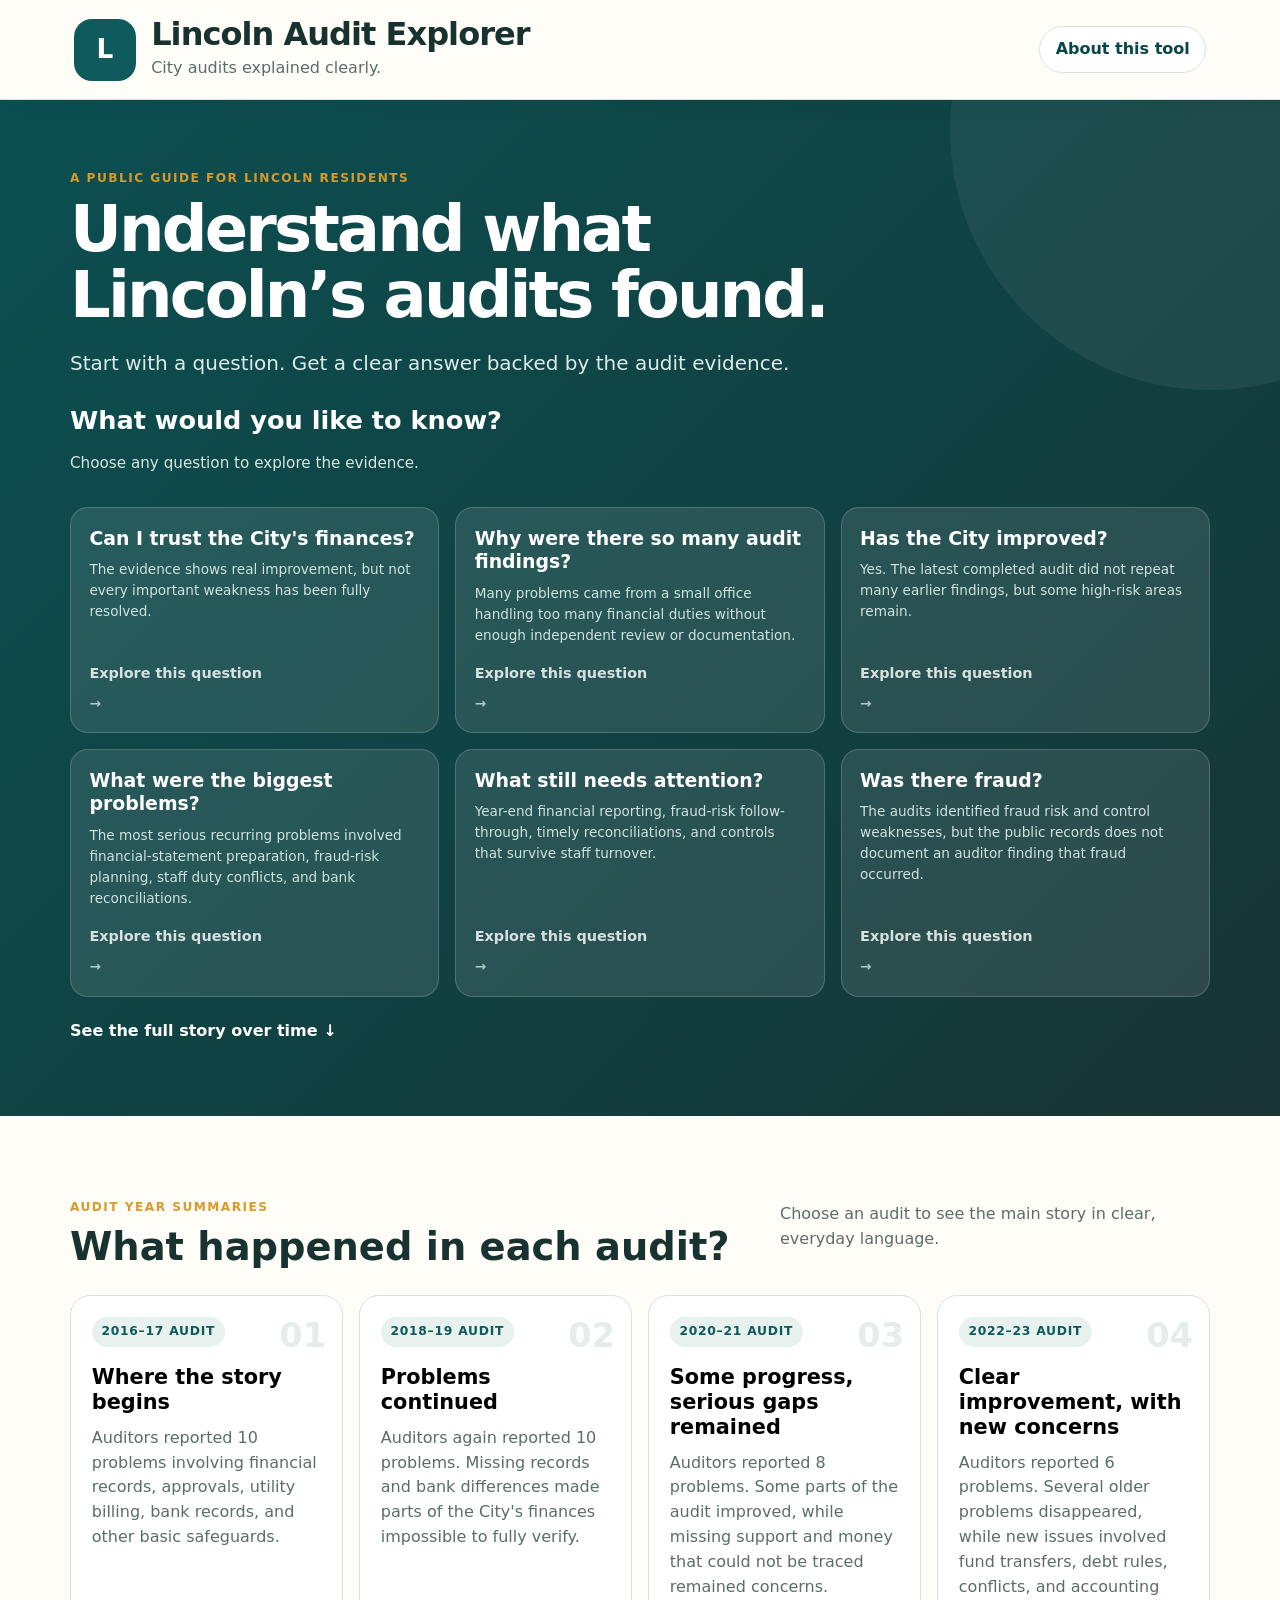
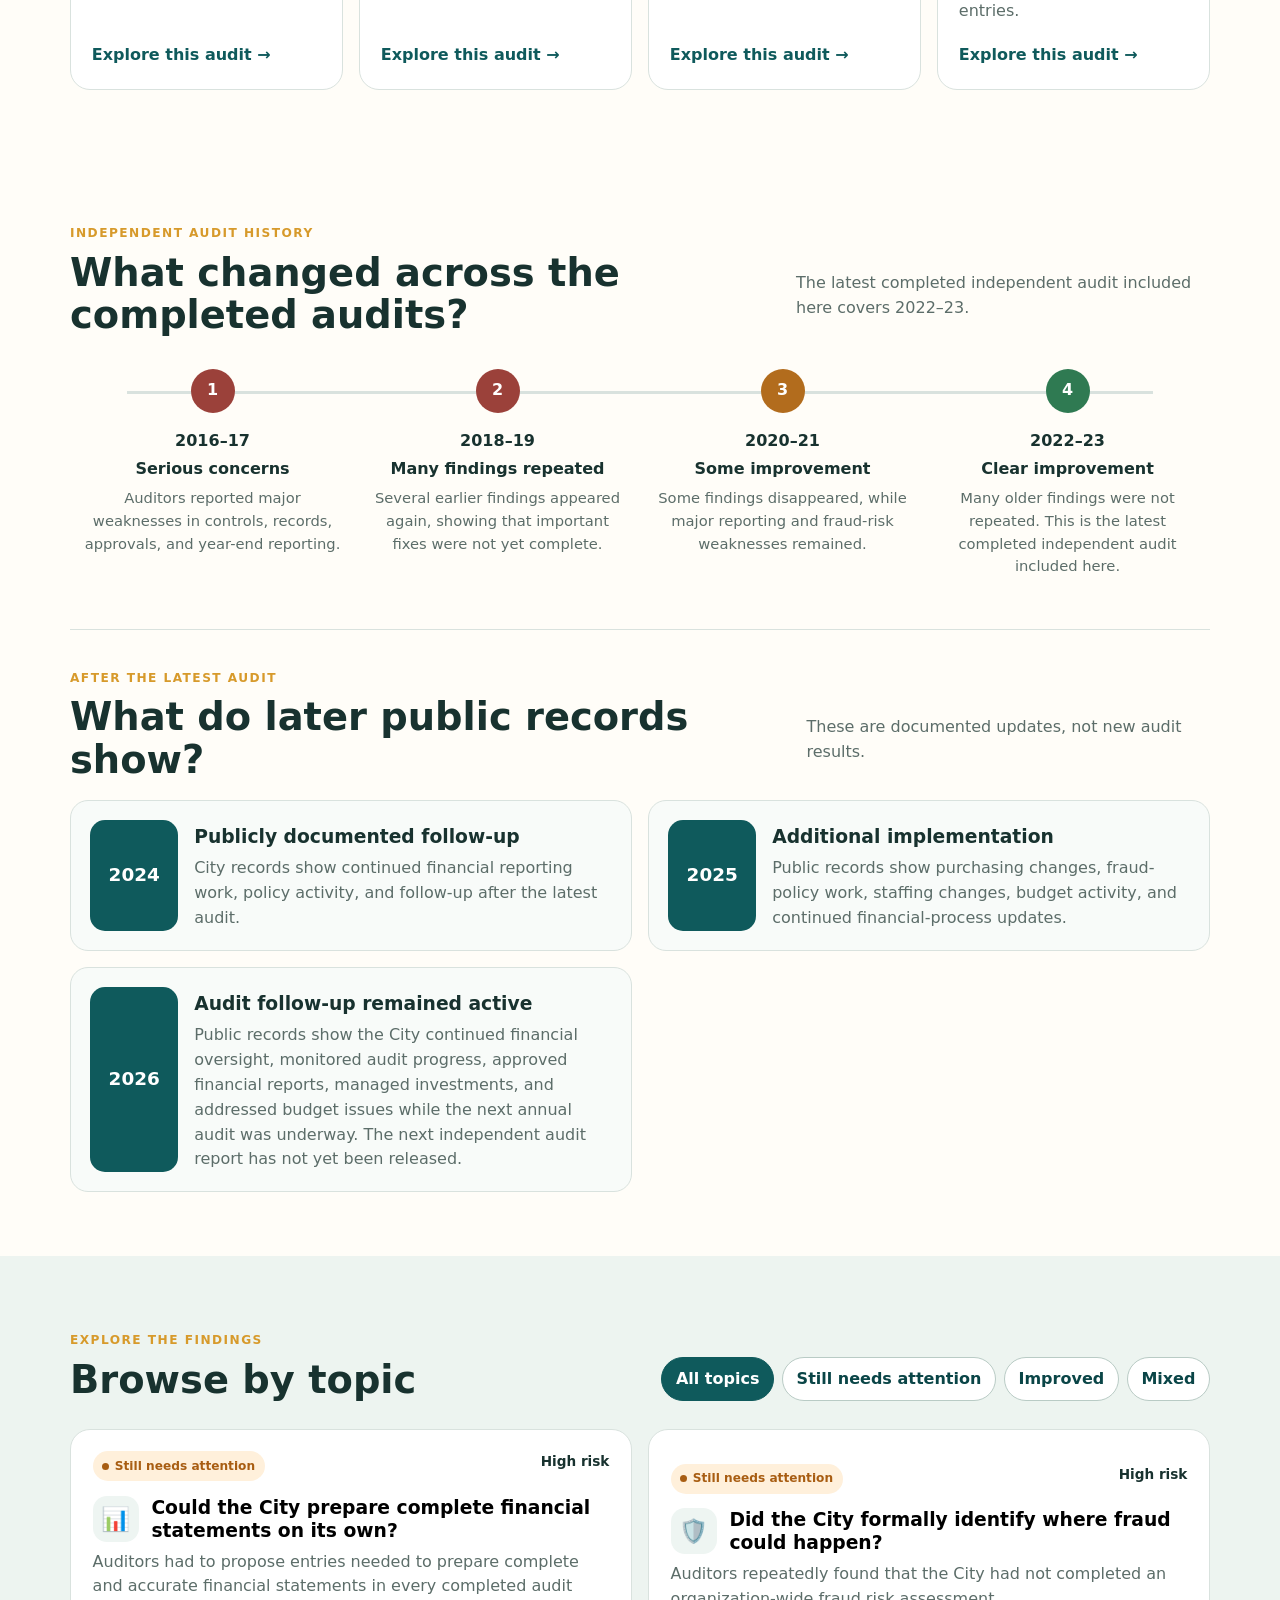
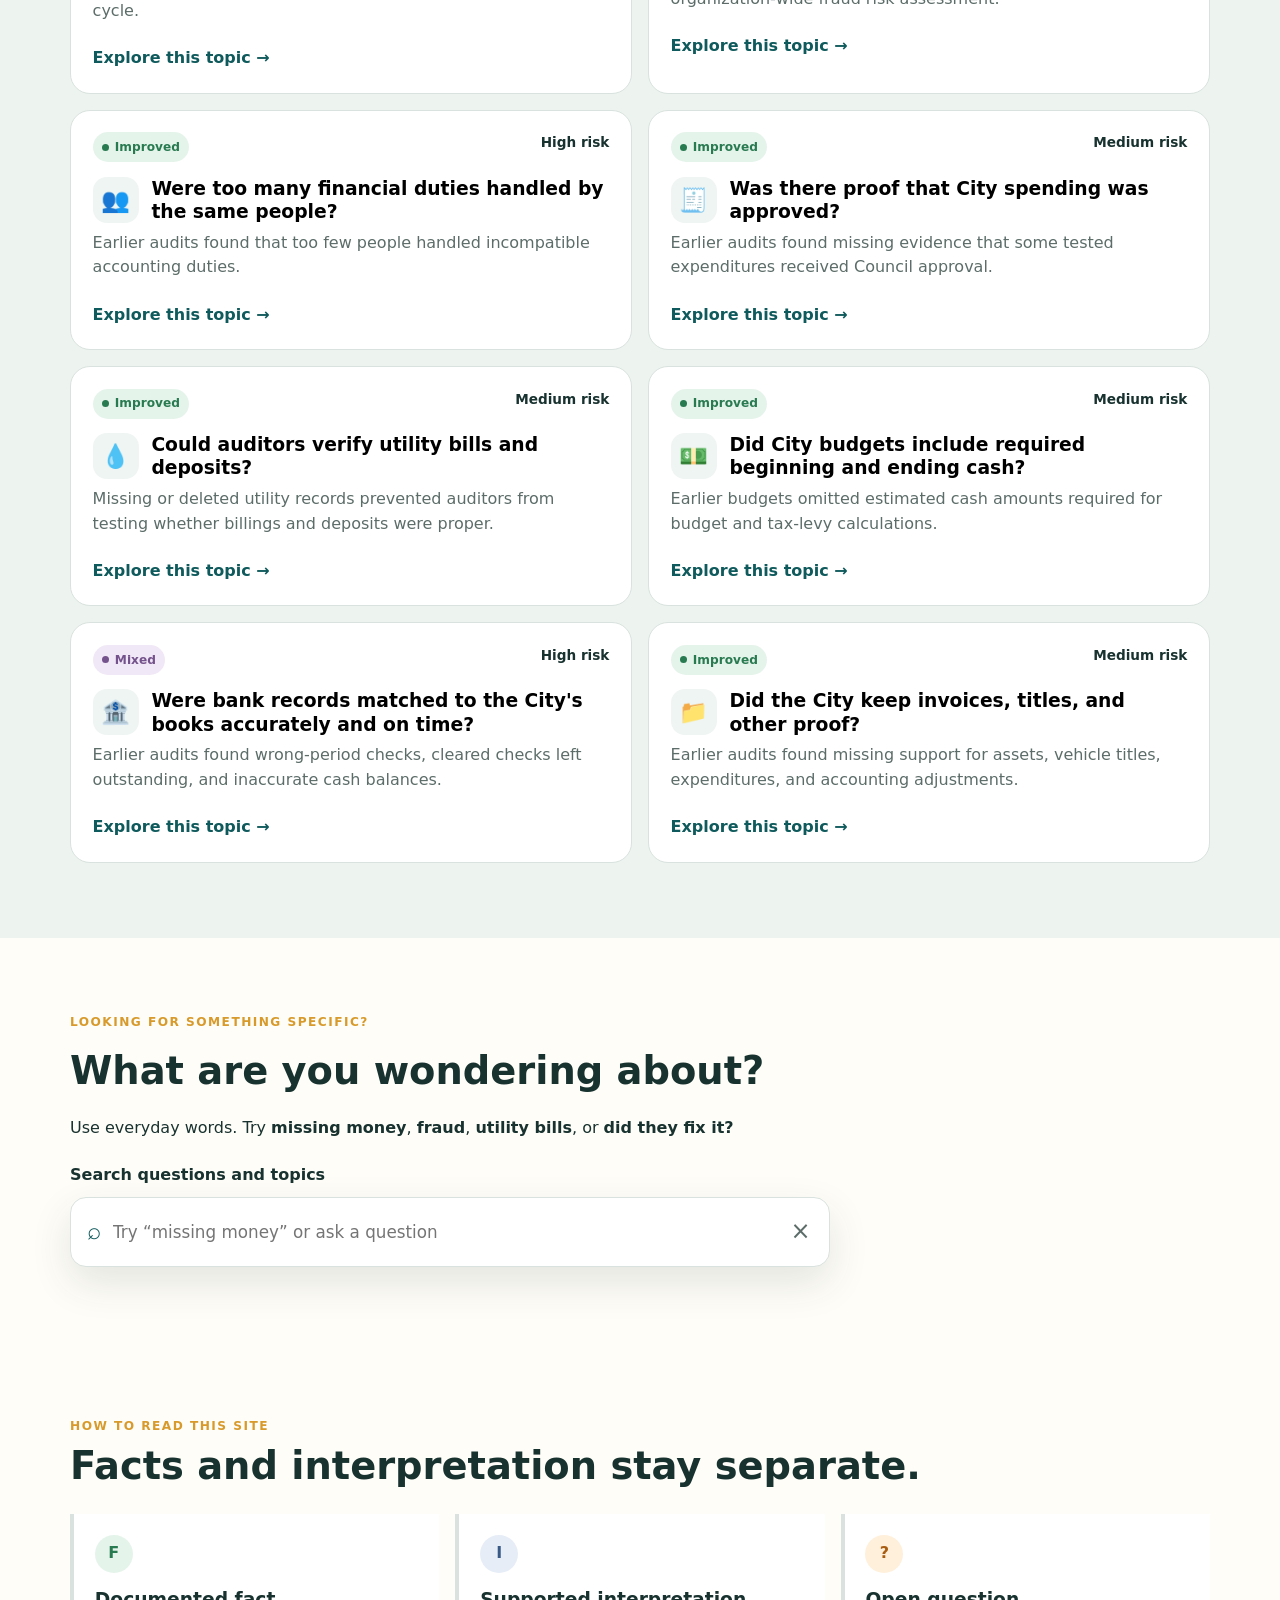
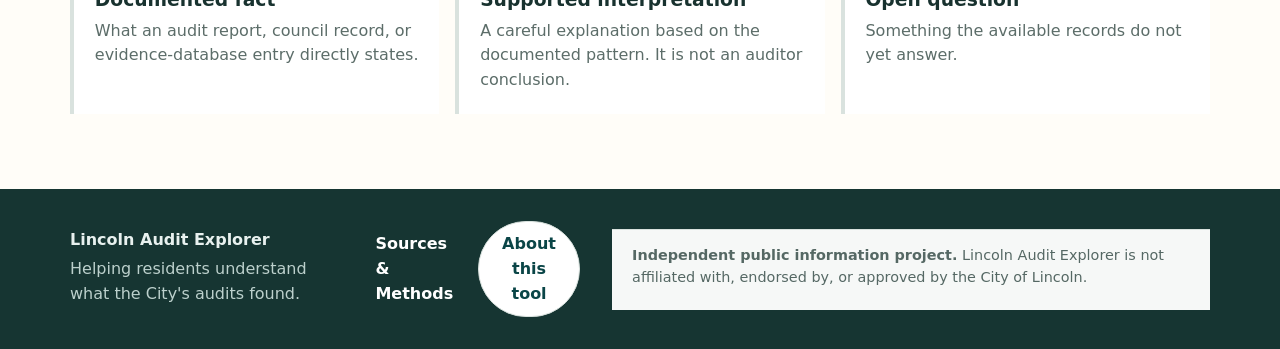
==== index.html @ fcd48af1 "Add files via upload" ====
<!doctype html>
<html lang="en">
<head>
  <meta charset="utf-8">
  <meta name="viewport" content="width=device-width, initial-scale=1">
  <meta name="description" content="Explore Lincoln audit findings in plain language, with traceable supporting evidence.">
  <link rel="canonical" href="https://edtechshelly-hash.github.io/colexplorer/">

  <!-- Social sharing / Facebook preview -->
  <meta property="og:type" content="website">
  <meta property="og:url" content="https://edtechshelly-hash.github.io/colexplorer/">
  <meta property="og:title" content="Lincoln Audit Explorer">
  <meta property="og:description" content="Explore Lincoln's completed city audits in plain language, with timelines, topic guides, and traceable supporting evidence.">
  <meta property="og:site_name" content="Lincoln Audit Explorer">
  <meta property="og:image" content="https://edtechshelly-hash.github.io/colexplorer/audit-social-preview.png">
  <meta property="og:image:secure_url" content="https://edtechshelly-hash.github.io/colexplorer/audit-social-preview.png">
  <meta property="og:image:type" content="image/png">
  <meta property="og:image:width" content="1200">
  <meta property="og:image:height" content="630">
  <meta property="og:image:alt" content="Lincoln Audit Explorer — Understand what the audits found.">

  <!-- X / Twitter fallback -->
  <meta name="twitter:card" content="summary_large_image">
  <meta name="twitter:title" content="Lincoln Audit Explorer">
  <meta name="twitter:description" content="Explore Lincoln's completed city audits in plain language, with timelines, topic guides, and traceable supporting evidence.">
  <meta name="twitter:image" content="https://edtechshelly-hash.github.io/colexplorer/audit-social-preview.png">

  <title>Lincoln Audit Explorer</title>
  <link rel="stylesheet" href="styles.css">

  <style>
    .site-header{
      position:relative !important;
      background:#fffdf8 !important;
      border-bottom:1px solid #d9e2de !important;
      box-shadow:0 4px 18px rgba(23,54,49,.08) !important;
    }
    .header-inner{
      min-height:96px !important;
      padding:1.15rem 1.5rem !important;
    }
    .brand{
      gap:.95rem !important;
    }
    .brand-mark{
      width:62px !important;
      height:62px !important;
      border-radius:18px !important;
      font-size:1.65rem !important;
    }
    .brand-copy{
      display:flex !important;
      flex-direction:column !important;
      justify-content:center !important;
    }
    .brand-title{
      font-size:2rem !important;
      line-height:1 !important;
      letter-spacing:-.03em !important;
      color:#18322f !important;
    }
    .brand-tagline{
      display:block !important;
      margin-top:.35rem !important;
      font-size:1rem !important;
      color:#5c6d69 !important;
    }
    .hero-inner{
      padding-top:4.3rem !important;
      padding-bottom:4.5rem !important;
    }
    .hero h1{
      max-width:760px !important;
      font-size:clamp(2.25rem,5vw,4.1rem) !important;
      margin-bottom:.85rem !important;
    }
    .hero-copy{
      margin-bottom:1.6rem !important;
    }
    .hero-question-heading{
      margin:0 0 1rem !important;
      font-size:clamp(1.3rem,2vw,1.75rem) !important;
      color:#ffffff !important;
      line-height:1.2 !important;
    }
    @media(max-width:600px){
      .header-inner{min-height:80px !important;padding:.9rem 1rem !important}
      .brand-mark{width:50px !important;height:50px !important;font-size:1.35rem !important}
      .brand-title{font-size:1.45rem !important}
      .brand-tagline{font-size:.84rem !important}
      .hero-inner{padding-top:3.2rem !important}
    }
  </style>

</head>
<body>
  <a class="skip-link" href="#main">Skip to main content</a>

  <header class="site-header">
    <div class="header-inner">
      <a class="brand" href="#" aria-label="Lincoln Audit Explorer home">
        <span class="brand-mark" aria-hidden="true">L</span>
        <span class="brand-copy"><strong class="brand-title">Lincoln Audit Explorer</strong><small class="brand-tagline">City audits explained clearly.</small></span>
      </a>
      <button id="aboutButton" class="header-button">About this tool</button>
    </div>
  </header>

  <main id="main">
    <div id="homeView">
    <section class="hero">
      <div class="hero-inner">
        <p class="eyebrow">A public guide for Lincoln residents</p>
        <h1>Understand what Lincoln&#8217;s audits found.</h1>
        <p class="hero-copy">Start with a question. Get a clear answer backed by the audit evidence.</p>
        <h2 class="hero-question-heading">What would you like to know?</h2>
        <p class="hero-question-instruction">Choose any question to explore the evidence.</p>
        <div id="heroQuestionGrid" class="hero-question-grid"></div>
        <a class="hero-text-link" href="#timelineSection">See the full story over time ↓</a>
      </div>
    </section>

    <section class="section audit-year-section" id="auditYearSection">
      <div class="section-heading">
        <div>
          <p class="eyebrow">Audit year summaries</p>
          <h2>What happened in each audit?</h2>
        </div>
        <p>Choose an audit to see the main story in clear, everyday language.</p>
      </div>
      <div class="audit-period-note">
        <strong>Why are the years grouped?</strong>
        <span>Each audit covers two calendar years: 2016–17, then 2018–19, then 2020–21, and then 2022–23. No calendar year is skipped.</span>
      </div>
      <div id="auditYearGrid" class="audit-year-grid"></div>
    </section>

    <section class="section compact-section" id="timelineSection">
      <div class="section-heading">
        <div>
          <p class="eyebrow">Independent audit history</p>
          <h2>What changed across the completed audits?</h2>
        </div>
        <p>The latest completed independent audit included here covers 2022–23.</p>
      </div>
      <div id="auditOverviewTimeline" class="overview-timeline audit-overview-timeline"></div>

      <div class="post-audit-overview">
        <div class="section-heading post-audit-heading">
          <div>
            <p class="eyebrow">After the latest audit</p>
            <h2>What do later public records show?</h2>
          </div>
          <p>These are documented updates, not new audit results.</p>
        </div>
        <div id="documentedUpdatesOverview" class="documented-updates-overview"></div>
      </div>
    </section>

    <section class="section section-muted" id="topicsSection">
      <div class="section-heading">
        <div>
          <p class="eyebrow">Explore the findings</p>
          <h2>Browse by topic</h2>
        </div>
        <div class="filters" aria-label="Filter topics">
          <button class="filter active" data-filter="All">All topics</button>
          <button class="filter" data-filter="Ongoing">Still needs attention</button>
          <button class="filter" data-filter="Improved">Improved</button>
          <button class="filter" data-filter="Mixed">Mixed</button>
        </div>
      </div>
      <div id="topicGrid" class="topic-grid"></div>
      <div id="emptyState" class="empty-state" hidden>
        <h3>No matching results</h3>
        <p>Try a broader word or clear the status filter.</p>
      </div>
    </section>

    <section class="search-section">
      <div>
        <p class="eyebrow">Looking for something specific?</p>
        <h2>What are you wondering about?</h2>
        <p>Use everyday words. Try <strong>missing money</strong>, <strong>fraud</strong>, <strong>utility bills</strong>, or <strong>did they fix it?</strong></p>
      </div>
      <div class="search-wrap">
        <label for="searchInput">Search questions and topics</label>
        <div class="search-box">
          <span aria-hidden="true">⌕</span>
          <input id="searchInput" type="search" placeholder="Try “missing money” or ask a question">
          <button id="clearSearch" aria-label="Clear search">×</button>
        </div>
      </div>
      <div id="searchResults" class="search-results" hidden>
        <div id="searchGuide"></div>
        <h3>Search results</h3>
        <div id="questionGrid" class="question-grid"></div>
        <div id="searchTopicGrid" class="topic-grid"></div>
      </div>
    </section>

    <section class="method">
      <div>
        <p class="eyebrow">How to read this site</p>
        <h2>Facts and interpretation stay separate.</h2>
      </div>
      <div class="method-grid">
        <article><span class="method-icon fact-icon">F</span><h3>Documented fact</h3><p>What an audit report, council record, or evidence-database entry directly states.</p></article>
        <article><span class="method-icon interpretation-icon">I</span><h3>Supported interpretation</h3><p>A careful explanation based on the documented pattern. It is not an auditor conclusion.</p></article>
        <article><span class="method-icon question-icon">?</span><h3>Open question</h3><p>Something the available records do not yet answer.</p></article>
      </div>
    </section>
    </div>

    <section id="pageView" class="page-view" hidden aria-live="polite"></section>
  </main>

  <footer>
    <div>
      <strong>Lincoln Audit Explorer</strong>
      <p>Helping residents understand what the City's audits found.</p>
    </div>
    <div style="display:flex;gap:.75rem;align-items:center;"><a href="methodology.html" style="color:white;text-decoration:none;font-weight:700;">Sources &amp; Methods</a><button id="footerAbout">About this tool</button></div>
  
    <div class="site-disclaimer">
      <div class="site-disclaimer-inner">
        <p><strong>Independent public information project.</strong> Lincoln Audit Explorer is not affiliated with, endorsed by, or approved by the City of Lincoln.</p>
      </div>
    </div>
    </footer>
    

  <dialog id="aboutDialog" class="about-dialog">
    <button class="dialog-close" data-close aria-label="Close">×</button>
    <p class="eyebrow">About this project</p>
    <h2>What this tool does—and does not do</h2>
    <p>This site helps Lincoln residents understand the City's audits and the public records related to them using plain-language explanations, timelines, and topic guides.</p>
    
    <p></p>

    <h3>Review the original public records</h3>
    <p>You are encouraged to review the original public records, including independent audit reports, City Council agendas, meeting packets, approved minutes, ordinances, financial reports, and video recordings of City Council meetings available on the City's public website.</p>

    <h3>Project independence</h3>
    <p>Lincoln Audit Explorer is an independent public information project. It is not affiliated with, endorsed by, or approved by the City of Lincoln or any government agency.</p>
    <h3>Important limitation</h3>
    <p>Council minutes can document discussion and action, but they do not automatically prove that an audit finding was corrected or that a control worked. Later audit testing is stronger evidence of effectiveness.</p>
    <h3>Reading labels</h3>
    <p><strong>Documented fact</strong> means the record directly supports the statement. <strong>Supported interpretation</strong> means the conclusion is based on documented evidence but is not itself an auditor’s conclusion.</p>
  </dialog>

  <script src="app.js"></script>
</body>
</html>
---- styles.css ----
:root{
  --ink:#18322f;--muted:#5c6d69;--paper:#fffdf8;--panel:#ffffff;--wash:#edf4f0;
  --brand:#0f5a5c;--brand-dark:#0a4547;--gold:#d79a2b;--line:#d9e2de;
  --improved:#287a50;--ongoing:#a85d12;--mixed:#74528c;--danger:#98453f;
  --shadow:0 16px 40px rgba(23,54,49,.12);--radius:20px
}
*{box-sizing:border-box}
html{scroll-behavior:smooth}
body{margin:0;font-family:Inter,ui-sans-serif,system-ui,-apple-system,"Segoe UI",sans-serif;color:var(--ink);background:var(--paper);line-height:1.55}
button,input{font:inherit}
button{cursor:pointer}
.skip-link{position:absolute;left:-9999px;top:8px;background:#fff;padding:.7rem 1rem;z-index:99}
.skip-link:focus{left:8px}
.site-header{position:sticky;top:0;background:rgba(255,253,248,.94);backdrop-filter:blur(12px);border-bottom:1px solid var(--line);z-index:10}
.header-inner{max-width:1180px;margin:auto;padding:.85rem 1.25rem;display:flex;justify-content:space-between;align-items:center;gap:1rem}
.brand{display:flex;align-items:center;gap:.7rem;color:inherit;text-decoration:none}
.brand-mark{display:grid;place-items:center;width:42px;height:42px;background:var(--brand);color:white;border-radius:13px;font-weight:800;font-size:1.25rem}
.brand strong,.brand small{display:block}.brand small{color:var(--muted);font-size:.78rem}
.header-button,footer button{border:1px solid var(--line);background:white;border-radius:999px;padding:.62rem .95rem;color:var(--brand-dark);font-weight:700}
.hero{background:linear-gradient(135deg,#0c4f51 0%,#123d3e 70%,#183331 100%);color:white;overflow:hidden;position:relative}
.hero:after{content:"";position:absolute;width:520px;height:520px;border-radius:50%;right:-190px;top:-230px;background:rgba(255,255,255,.06)}
.hero-inner{max-width:1000px;margin:auto;padding:5.6rem 1.25rem 4.6rem;position:relative;z-index:1}
.eyebrow{text-transform:uppercase;letter-spacing:.12em;font-weight:800;font-size:.76rem;color:var(--gold);margin:0 0 .55rem}
.hero h1{font-size:clamp(2.35rem,6vw,4.7rem);line-height:1.03;max-width:850px;margin:.25rem 0 1rem;letter-spacing:-.045em}
.hero-copy{font-size:clamp(1.05rem,2vw,1.35rem);max-width:700px;color:#dcebea;margin-bottom:2rem}
.search-wrap{max-width:760px}
.search-wrap label{font-weight:800;display:block;margin-bottom:.55rem}
.search-box{display:flex;align-items:center;background:white;border-radius:16px;padding:.3rem .4rem .3rem 1rem;box-shadow:var(--shadow);color:var(--ink)}
.search-box span{font-size:1.5rem;color:var(--brand)}
.search-box input{width:100%;border:0;outline:0;padding:1rem .75rem;background:transparent;font-size:1.05rem}
.search-box button{border:0;background:transparent;font-size:1.5rem;padding:.4rem .75rem;color:var(--muted)}
.trust-strip{display:flex;flex-wrap:wrap;gap:1rem 2rem;margin-top:1.3rem;color:#cce0dd;font-size:.9rem}
.section{max-width:1180px;margin:auto;padding:4.7rem 1.25rem}
.section-muted{max-width:none;background:var(--wash);padding-left:max(1.25rem,calc((100vw - 1180px)/2 + 1.25rem));padding-right:max(1.25rem,calc((100vw - 1180px)/2 + 1.25rem))}
.section-heading{display:flex;justify-content:space-between;align-items:end;gap:2rem;margin-bottom:1.7rem}
.section-heading h2,.method h2{font-size:clamp(1.75rem,3vw,2.65rem);line-height:1.1;margin:0}
.section-heading>p{max-width:430px;color:var(--muted)}
.question-grid{display:grid;grid-template-columns:repeat(3,1fr);gap:1rem}
.question-card,.topic-card{background:var(--panel);border:1px solid var(--line);border-radius:var(--radius);padding:1.35rem;text-align:left;transition:.2s ease;position:relative}
.question-card:hover,.topic-card:hover{transform:translateY(-3px);box-shadow:var(--shadow);border-color:#a7c1b9}
.question-card h3,.topic-card h3{margin:.35rem 0 .6rem;line-height:1.25}
.question-card p,.topic-card p{color:var(--muted);margin:.4rem 0}
.card-arrow{display:inline-flex;margin-top:1rem;color:var(--brand);font-weight:800}
.filters{display:flex;gap:.5rem;flex-wrap:wrap}
.filter{border:1px solid #b9cbc5;background:white;border-radius:999px;padding:.55rem .85rem;font-weight:750;color:var(--brand-dark)}
.filter.active{background:var(--brand);color:white;border-color:var(--brand)}
.topic-grid{display:grid;grid-template-columns:repeat(2,1fr);gap:1rem}
.topic-top{display:flex;justify-content:space-between;gap:1rem;align-items:start}
.status{display:inline-flex;align-items:center;gap:.35rem;border-radius:999px;padding:.35rem .6rem;font-size:.76rem;font-weight:850;white-space:nowrap}
.status:before{content:"";width:7px;height:7px;border-radius:50%;background:currentColor}
.status-improved{color:var(--improved);background:#e5f4eb}
.status-ongoing{color:var(--ongoing);background:#fff0db}
.status-mixed{color:var(--mixed);background:#f0e8f6}
.risk-line{font-size:.85rem!important;font-weight:750;color:var(--ink)!important}
.method{max-width:1180px;margin:0 auto;padding:4.7rem 1.25rem}
.method-grid{display:grid;grid-template-columns:repeat(3,1fr);gap:1rem;margin-top:1.7rem}
.method-grid article{padding:1.3rem;border-left:4px solid var(--line);background:white}
.method-grid h3{margin:.75rem 0 .3rem}.method-grid p{color:var(--muted);margin:0}
.method-icon{display:grid;place-items:center;width:38px;height:38px;border-radius:50%;font-weight:900}
.fact-icon{background:#e5f4eb;color:var(--improved)}
.interpretation-icon{background:#e7edf7;color:#385a87}
.question-icon{background:#fff0db;color:var(--ongoing)}
footer{background:#163532;color:#e8f1ef;padding:2rem max(1.25rem,calc((100vw - 1180px)/2 + 1.25rem));display:flex;justify-content:space-between;gap:2rem;align-items:center}
footer p{margin:.25rem 0;color:#bcd0cc}
dialog{border:0;border-radius:24px;box-shadow:0 25px 90px rgba(0,0,0,.3);padding:0;max-height:90vh;width:min(920px,calc(100vw - 2rem));color:var(--ink)}
dialog::backdrop{background:rgba(11,33,31,.68);backdrop-filter:blur(4px)}
.dialog-close{position:sticky;float:right;top:1rem;margin:1rem 1rem 0 0;border:0;background:#eef3f1;border-radius:50%;width:42px;height:42px;font-size:1.5rem;z-index:2}
.detail-body,.about-dialog{padding:2.2rem}
.about-dialog{max-width:700px}.about-dialog h2{font-size:2rem}.about-dialog h3{margin-top:1.5rem}
.detail-hero{padding:2.3rem 2.3rem 1.6rem;background:var(--wash);border-bottom:1px solid var(--line)}
.detail-hero h2{font-size:clamp(1.8rem,4vw,2.8rem);line-height:1.08;margin:.5rem 0}
.detail-body h3{margin-top:1.8rem}
.answer-lead{font-size:1.2rem;font-weight:760;color:var(--ink)}
.evidence-pair{display:grid;grid-template-columns:1fr 1fr;gap:1rem;margin:1.4rem 0}
.evidence-box{border-radius:16px;padding:1.1rem;border:1px solid var(--line)}
.evidence-box strong{display:block;margin-bottom:.4rem}.evidence-box p{margin:0;color:var(--muted)}
.fact-box{border-left:5px solid var(--improved)}.interpretation-box{border-left:5px solid #4b6f9e}
.timeline{list-style:none;margin:1rem 0;padding:0}
.timeline li{display:grid;grid-template-columns:90px 145px 1fr;gap:1rem;padding:1rem 0;border-bottom:1px solid var(--line)}
.timeline-year{font-weight:900}.timeline-state{font-weight:800;color:var(--brand)}
.evidence-list{background:#f7f9f8;border-radius:16px;padding:1rem 1rem 1rem 2.2rem}
.evidence-list li{margin:.45rem 0}
.notice{background:#fff8e9;border:1px solid #eed29b;border-radius:14px;padding:1rem}
.empty-state{text-align:center;padding:3rem;color:var(--muted)}
@media(max-width:800px){
 .question-grid{grid-template-columns:1fr 1fr}.topic-grid{grid-template-columns:1fr}
 .section-heading{align-items:start;flex-direction:column}.method-grid{grid-template-columns:1fr}
 .evidence-pair{grid-template-columns:1fr}.timeline li{grid-template-columns:75px 1fr}.timeline li span:last-child{grid-column:2}
}
@media(max-width:540px){
 .brand small,.header-button{display:none}.hero-inner{padding-top:3.8rem}.question-grid{grid-template-columns:1fr}
 .section{padding-top:3.5rem;padding-bottom:3.5rem}.trust-strip{display:grid;gap:.4rem}
 footer{align-items:start;flex-direction:column}.detail-body,.detail-hero,.about-dialog{padding:1.4rem}
}


/* Version 1.1 */
.compact-section{padding-top:4rem;padding-bottom:4rem}
.hero-inner{max-width:1180px}
.hero-question-grid{
  display:grid;
  grid-template-columns:repeat(3,1fr);
  gap:1rem;
  margin-top:2rem;
}
.hero-question-card{
  border:1px solid rgba(255,255,255,.18);
  background:rgba(255,255,255,.1);
  color:white;
  border-radius:18px;
  padding:1.15rem;
  text-align:left;
  min-height:132px;
  transition:.2s ease;
}
.hero-question-card:hover{
  transform:translateY(-3px);
  background:rgba(255,255,255,.16);
  border-color:rgba(255,255,255,.35);
}
.hero-question-card span{
  display:block;
  color:#cfe3df;
  font-size:.85rem;
  margin-top:.55rem;
}
.hero-question-card strong{
  display:block;
  font-size:1.08rem;
  line-height:1.25;
}
.hero-text-link{
  display:inline-block;
  margin-top:1.4rem;
  color:white;
  font-weight:800;
  text-decoration:none;
}
.overview-timeline{
  display:grid;
  grid-template-columns:repeat(5,1fr);
  gap:0;
  position:relative;
  margin-top:2rem;
}
.overview-timeline:before{
  content:"";
  position:absolute;
  top:22px;
  left:5%;
  right:5%;
  height:3px;
  background:var(--line);
}
.overview-step{
  position:relative;
  padding:0 .8rem;
  text-align:center;
}
.timeline-dot{
  width:44px;
  height:44px;
  border-radius:50%;
  display:grid;
  place-items:center;
  margin:0 auto 1rem;
  color:white;
  font-weight:900;
  position:relative;
  z-index:1;
}
.tone-concern{background:#9b413a}
.tone-progress{background:#b26c1d}
.tone-improved{background:#2f7a52}
.overview-step h3{margin:.2rem 0 .35rem;font-size:1rem}
.overview-step p{margin:0;color:var(--muted);font-size:.92rem}
.topic-icon{
  display:grid;
  place-items:center;
  width:46px;
  height:46px;
  border-radius:14px;
  background:#eef5f2;
  font-size:1.45rem;
  flex:0 0 auto;
}
.topic-title-row{
  display:flex;
  gap:.8rem;
  align-items:flex-start;
  margin:.9rem 0 .45rem;
}
.topic-title-row h3{margin:0}
.search-section{
  max-width:1180px;
  margin:auto;
  padding:4.7rem 1.25rem;
}
.search-section h2{font-size:clamp(1.75rem,3vw,2.65rem);margin:.2rem 0 .5rem}
.search-section>div:first-child{max-width:760px}
.search-results{margin-top:2rem}
.search-results h3{margin-bottom:1rem}
.search-section .search-box{border:1px solid var(--line)}
.search-section .search-wrap{margin-top:1.4rem}
.detail-actions{
  display:flex;
  flex-wrap:wrap;
  gap:.7rem;
  margin-top:1.8rem;
}
.detail-actions a{
  display:inline-flex;
  align-items:center;
  text-decoration:none;
  border:1px solid var(--line);
  border-radius:999px;
  padding:.65rem .9rem;
  color:var(--brand);
  font-weight:800;
}
@media(max-width:900px){
  .hero-question-grid{grid-template-columns:1fr 1fr}
  .overview-timeline{grid-template-columns:1fr;gap:1rem}
  .overview-timeline:before{display:none}
  .overview-step{
    text-align:left;
    display:grid;
    grid-template-columns:50px 1fr;
    gap:.75rem;
    padding:0;
  }
  .timeline-dot{margin:0}
}
@media(max-width:540px){
  .hero-question-grid{grid-template-columns:1fr}
}


/* V1.2 Branding */
.site-header{
  box-shadow:0 2px 10px rgba(0,0,0,.04);
}
.brand-mark{
  width:54px;
  height:54px;
  font-size:1.5rem;
  border-radius:16px;
}
.brand-title{
  font-size:1.55rem;
  line-height:1.05;
  letter-spacing:-.02em;
}
.brand-tagline{
  font-size:.95rem !important;
  color:#55716b !important;
  margin-top:.2rem;
}
.header-inner{
  padding:1rem 1.5rem;
}
.hero h1{
  max-width:900px;
}
.hero-copy{
  font-size:1.25rem;
  max-width:760px;
}
.hero-question-card strong{
  font-size:1.18rem;
}
.hero-question-card{
  min-height:145px;
}


/* Version 1.6 — dedicated question and topic pages */
.page-view{
  background:var(--paper);
  min-height:70vh;
}
.page-shell{
  max-width:980px;
  margin:0 auto;
  padding:2.2rem 1.25rem 5rem;
}
.breadcrumb{
  display:flex;
  gap:.55rem;
  align-items:center;
  color:var(--muted);
  font-size:.92rem;
  margin-bottom:2rem;
}
.breadcrumb a{
  color:var(--brand);
  font-weight:800;
  text-decoration:none;
}
.article-hero{
  padding:1.5rem 0 2rem;
  border-bottom:1px solid var(--line);
}
.article-hero h1{
  font-size:clamp(2.4rem,6vw,4.5rem);
  line-height:1.04;
  letter-spacing:-.045em;
  margin:.35rem 0 1rem;
  max-width:900px;
}
.article-lead{
  font-size:clamp(1.12rem,2vw,1.35rem);
  color:var(--muted);
  max-width:780px;
  margin:0;
}
.article-body{
  padding-top:1.5rem;
}
.answer-section{
  padding:1.2rem 0;
}
.answer-section h2{
  font-size:1.45rem;
  line-height:1.2;
  margin:0 0 .65rem;
}
.answer-section p{
  font-size:1.05rem;
  color:#344b47;
}
.answer-highlight{
  margin:1rem 0;
  padding:1.35rem 1.45rem;
  border-radius:18px;
  background:#edf5f1;
  border-left:5px solid var(--brand);
}
.answer-highlight p{
  font-size:1.18rem;
  font-weight:700;
  color:var(--ink);
  margin:.3rem 0;
}
.split-section{
  display:grid;
  grid-template-columns:1fr 1fr;
  gap:1rem;
}
.split-section>div{
  background:white;
  border:1px solid var(--line);
  border-radius:16px;
  padding:1.15rem;
}
.topic-page-meta{
  display:flex;
  gap:.75rem;
  align-items:center;
  font-weight:800;
  color:var(--muted);
  margin-top:1rem;
}
.related-section{
  margin-top:1rem;
}
.related-links{
  display:grid;
  grid-template-columns:1fr 1fr;
  gap:.7rem;
}
.related-links button{
  background:white;
  border:1px solid var(--line);
  border-radius:14px;
  padding:1rem;
  text-align:left;
  color:var(--ink);
  font-weight:800;
  display:flex;
  justify-content:space-between;
  gap:1rem;
  transition:.2s ease;
}
.related-links button:hover{
  transform:translateY(-2px);
  box-shadow:var(--shadow);
  border-color:#a7c1b9;
}
.related-links span{
  color:var(--brand);
}
@media(max-width:700px){
  .split-section,.related-links{grid-template-columns:1fr}
  .article-hero h1{font-size:2.4rem}
}


/* Version 1.7 — beautiful topic page */
.topic-overview-card{
  display:grid;
  grid-template-columns:auto 1fr auto;
  gap:1.2rem;
  align-items:center;
  margin:1.2rem 0 1.8rem;
  padding:1.35rem;
  border-radius:22px;
  background:linear-gradient(135deg,#edf5f1 0%,#f8fbf9 100%);
  border:1px solid var(--line);
}
.topic-overview-icon{
  width:76px;
  height:76px;
  display:grid;
  place-items:center;
  border-radius:22px;
  background:white;
  font-size:2.2rem;
  box-shadow:0 10px 26px rgba(23,54,49,.09);
}
.topic-overview-copy p{
  margin:.7rem 0 0;
  font-size:1.15rem;
  color:#304844;
}
.topic-risk-panel{
  min-width:120px;
  padding:1rem 1.1rem;
  border-radius:18px;
  background:var(--brand);
  color:white;
  text-align:center;
}
.topic-risk-panel span{
  display:block;
  font-size:.76rem;
  text-transform:uppercase;
  letter-spacing:.08em;
  opacity:.8;
}
.topic-risk-panel strong{
  display:block;
  margin-top:.25rem;
  font-size:1.5rem;
}
.topic-snapshot-grid{
  display:grid;
  grid-template-columns:repeat(3,1fr);
  gap:1rem;
  margin:1.8rem 0 2.2rem;
}
.topic-snapshot-grid article{
  min-height:220px;
  padding:1.35rem;
  border-radius:20px;
  border:1px solid var(--line);
  background:white;
  box-shadow:0 10px 28px rgba(23,54,49,.06);
}
.topic-snapshot-grid h2{
  margin:.35rem 0 .65rem;
  font-size:1.25rem;
}
.topic-snapshot-grid p{
  margin:0;
  color:#405651;
}
.snapshot-kicker{
  font-size:.72rem;
  text-transform:uppercase;
  letter-spacing:.1em;
  font-weight:900;
  color:var(--brand);
}
.snapshot-improved{
  border-top:5px solid var(--improved) !important;
}
.snapshot-attention{
  border-top:5px solid var(--ongoing) !important;
}
.topic-proof-section,
.topic-timeline-section,
.topic-evidence-section{
  padding:2.2rem 0;
  border-top:1px solid var(--line);
}
.section-title-row{
  display:flex;
  justify-content:space-between;
  align-items:end;
  gap:2rem;
  margin-bottom:1.2rem;
}
.section-title-row h2{
  margin:0;
  font-size:1.8rem;
}
.section-title-row>p{
  max-width:420px;
  color:var(--muted);
  margin:0;
}
.evidence-pair-featured .evidence-box{
  position:relative;
  padding:1.4rem 1.4rem 1.4rem 4rem;
  min-height:170px;
}
.proof-label{
  position:absolute;
  left:1.2rem;
  top:1.25rem;
  width:34px;
  height:34px;
  border-radius:50%;
  display:grid;
  place-items:center;
  font-weight:900;
}
.fact-box .proof-label{
  background:#e5f4eb;
  color:var(--improved);
}
.interpretation-box .proof-label{
  background:#e7edf7;
  color:#385a87;
}
.topic-timeline{
  list-style:none;
  margin:0;
  padding:0;
  position:relative;
}
.topic-timeline:before{
  content:"";
  position:absolute;
  left:22px;
  top:24px;
  bottom:24px;
  width:3px;
  background:var(--line);
}
.topic-timeline li{
  display:grid;
  grid-template-columns:46px 110px 1fr;
  gap:1rem;
  align-items:start;
  position:relative;
  margin-bottom:1rem;
}
.topic-timeline-marker{
  width:46px;
  height:46px;
  border-radius:50%;
  display:grid;
  place-items:center;
  background:var(--brand);
  color:white;
  font-weight:900;
  z-index:1;
}
.topic-timeline-year{
  padding-top:.75rem;
  font-weight:900;
  color:var(--ink);
}
.topic-timeline-card{
  padding:1rem 1.1rem;
  border:1px solid var(--line);
  border-radius:16px;
  background:white;
}
.topic-timeline-card strong{
  color:var(--brand);
}
.topic-timeline-card p{
  margin:.35rem 0 0;
  color:var(--muted);
}
.evidence-card-grid{
  display:grid;
  grid-template-columns:repeat(2,1fr);
  gap:.8rem;
}
.evidence-source-card{
  display:grid;
  grid-template-columns:42px 1fr;
  gap:.8rem;
  align-items:start;
  padding:1rem;
  border:1px solid var(--line);
  border-radius:16px;
  background:#f9fbfa;
}
.evidence-number{
  display:grid;
  place-items:center;
  width:42px;
  height:42px;
  border-radius:12px;
  background:#e8f2ee;
  color:var(--brand);
  font-size:.8rem;
  font-weight:900;
}
.evidence-source-card p{
  margin:.15rem 0 0;
  color:#344b47;
}
.topic-related-section{
  padding-top:2.2rem;
  border-top:1px solid var(--line);
}
.topic-footer-note{
  margin-top:2rem;
  padding:1rem 1.2rem;
  border-radius:16px;
  background:#173f3b;
  color:white;
}
.topic-footer-note strong{
  display:block;
  margin-bottom:.25rem;
}
.topic-footer-note p{
  margin:0;
  color:#d6e4e1;
}
@media(max-width:800px){
  .topic-snapshot-grid{grid-template-columns:1fr}
  .topic-snapshot-grid article{min-height:auto}
  .evidence-card-grid{grid-template-columns:1fr}
  .section-title-row{align-items:start;flex-direction:column;gap:.6rem}
}
@media(max-width:620px){
  .topic-overview-card{
    grid-template-columns:auto 1fr;
  }
  .topic-risk-panel{
    grid-column:1/-1;
    width:100%;
  }
  .topic-timeline li{
    grid-template-columns:46px 1fr;
  }
  .topic-timeline-year{
    padding-top:.7rem;
  }
  .topic-timeline-card{
    grid-column:2;
  }
}


/* Version 1.8 — direct workbook evidence connection */
.evidence-source-button{
  width:100%;
  text-align:left;
  cursor:pointer;
  font:inherit;
  grid-template-columns:42px 1fr auto !important;
  transition:.2s ease;
}
.evidence-source-button:hover{
  transform:translateY(-3px);
  border-color:#9dbbb2;
  box-shadow:0 12px 28px rgba(23,54,49,.1);
}
.evidence-card-copy{
  display:flex;
  flex-direction:column;
  gap:.2rem;
}
.evidence-card-copy strong{
  color:var(--ink);
}
.evidence-card-copy>span:last-child{
  color:var(--muted);
  font-size:.84rem;
}
.evidence-type{
  color:var(--brand);
  font-size:.72rem;
  text-transform:uppercase;
  letter-spacing:.08em;
  font-weight:900;
}
.evidence-open{
  color:var(--brand);
  font-size:1.25rem;
  font-weight:900;
  align-self:center;
}
.evidence-detail-card{
  margin:1.2rem 0 2rem;
  padding:1.5rem;
  border-radius:22px;
  border:1px solid var(--line);
  background:linear-gradient(135deg,#edf5f1,#ffffff);
}
.evidence-detail-heading{
  display:flex;
  gap:1rem;
  align-items:center;
}
.evidence-detail-heading h2{
  margin:.2rem 0 0;
  font-size:1.55rem;
}
.evidence-detail-icon{
  display:grid;
  place-items:center;
  width:58px;
  height:58px;
  border-radius:17px;
  background:var(--brand);
  color:white;
  font-size:1.5rem;
  font-weight:900;
}
.workbook-locator{
  display:grid;
  grid-template-columns:1.4fr 1fr 1fr;
  gap:.75rem;
  margin:1.4rem 0;
}
.workbook-locator>div{
  padding:1rem;
  border-radius:15px;
  background:white;
  border:1px solid var(--line);
  overflow-wrap:anywhere;
}
.workbook-locator span{
  display:block;
  color:var(--muted);
  font-size:.73rem;
  text-transform:uppercase;
  letter-spacing:.07em;
  font-weight:850;
}
.workbook-locator strong{
  display:block;
  margin-top:.3rem;
}
.evidence-action-row{
  display:flex;
  flex-wrap:wrap;
  gap:.7rem;
}
.primary-evidence-button,
.secondary-evidence-button,
.back-to-topic-button{
  display:inline-flex;
  align-items:center;
  justify-content:center;
  border-radius:999px;
  padding:.75rem 1rem;
  font-weight:850;
  text-decoration:none;
  font:inherit;
  cursor:pointer;
}
.primary-evidence-button{
  background:var(--brand);
  color:white;
  border:1px solid var(--brand);
}
.secondary-evidence-button,
.back-to-topic-button{
  background:white;
  color:var(--brand);
  border:1px solid var(--line);
}
.workbook-status{
  margin-top:1rem;
  padding:.9rem 1rem;
  border-radius:14px;
  font-size:.92rem;
}
.workbook-status.checking{
  background:#edf2f7;
  color:#456;
}
.workbook-status.available{
  background:#e5f4eb;
  color:#246442;
}
.workbook-status.missing{
  background:#fff0db;
  color:#805018;
}
.workbook-status code{
  background:rgba(255,255,255,.65);
  padding:.1rem .3rem;
  border-radius:5px;
}
.evidence-instructions{
  margin:1.5rem 0;
  padding:1.35rem;
  border:1px solid var(--line);
  border-radius:18px;
  background:white;
}
.evidence-instructions h2{
  margin-top:0;
}
.evidence-instructions li{
  margin:.55rem 0;
}
@media(max-width:760px){
  .workbook-locator{grid-template-columns:1fr}
}


/* Version 1.9 */
.site-disclaimer{
  background:#f6f8f7;
  border-top:1px solid var(--line);
}
.site-disclaimer-inner{
  max-width:1180px;
  margin:0 auto;
  padding:.9rem 1.25rem 1.3rem;
}
.site-disclaimer p{
  margin:0;
  font-size:.9rem;
  color:#556864;
}


/* Version 2.0 — clearer evidence language and audit/post-audit separation */
.audit-overview-timeline{
  grid-template-columns:repeat(4,1fr);
}
.post-audit-overview{
  margin-top:3.2rem;
  padding-top:2.4rem;
  border-top:1px solid var(--line);
}
.post-audit-heading{
  margin-bottom:1.2rem;
}
.documented-updates-overview{
  display:grid;
  grid-template-columns:1fr 1fr;
  gap:1rem;
}
.documented-update-card{
  display:grid;
  grid-template-columns:88px 1fr;
  gap:1rem;
  padding:1.2rem;
  border:1px solid var(--line);
  border-radius:18px;
  background:#f8fbf9;
}
.documented-update-year{
  display:grid;
  place-items:center;
  min-height:72px;
  border-radius:15px;
  background:var(--brand);
  color:white;
  font-size:1.15rem;
  font-weight:900;
}
.documented-update-card h3{
  margin:.1rem 0 .35rem;
}
.documented-update-card p{
  margin:0;
  color:var(--muted);
}
.post-audit-updates-section{
  padding:2.2rem 0;
  border-top:1px solid var(--line);
}
.post-audit-update-list{
  display:grid;
  grid-template-columns:1fr 1fr;
  gap:1rem;
}
.post-audit-update{
  display:grid;
  grid-template-columns:76px 1fr;
  gap:1rem;
  padding:1.15rem;
  border:1px solid var(--line);
  border-radius:18px;
  background:#f8fbf9;
}
.post-audit-year{
  display:grid;
  place-items:center;
  min-height:68px;
  border-radius:14px;
  background:#e5f1ec;
  color:var(--brand);
  font-weight:900;
}
.post-audit-update h3{
  margin:.1rem 0 .35rem;
  font-size:1.05rem;
}
.post-audit-update p{
  margin:0;
  color:var(--muted);
}
.update-not-linked{
  background:#fbfbfa;
  border-style:dashed;
}
.update-not-linked .post-audit-year{
  background:#f0f1ef;
  color:#6e7773;
}
.evidence-reference-grid{
  display:grid;
  grid-template-columns:1.4fr 1fr 1fr 1fr;
  gap:.75rem;
  margin:1.4rem 0;
}
.evidence-reference-grid>div{
  padding:1rem;
  border-radius:15px;
  background:white;
  border:1px solid var(--line);
  overflow-wrap:anywhere;
}
.evidence-reference-grid span{
  display:block;
  color:var(--muted);
  font-size:.73rem;
  text-transform:uppercase;
  letter-spacing:.07em;
  font-weight:850;
}
.evidence-reference-grid strong{
  display:block;
  margin-top:.3rem;
}
.public-records-note,
.public-records-verification{
  margin-top:1.5rem;
  padding:1.2rem 1.3rem;
  border-radius:18px;
  border:1px solid #d8e6e0;
  background:#f3f8f5;
}
.public-records-note p,
.public-records-verification p{
  margin:.45rem 0 0;
  color:#405651;
}
.public-records-verification h2{
  margin:.2rem 0 .6rem;
}
@media(max-width:800px){
  .audit-overview-timeline{grid-template-columns:1fr}
  .documented-updates-overview,
  .post-audit-update-list{grid-template-columns:1fr}
  .evidence-reference-grid{grid-template-columns:1fr 1fr}
}
@media(max-width:540px){
  .documented-update-card,
  .post-audit-update{grid-template-columns:1fr}
  .evidence-reference-grid{grid-template-columns:1fr}
}


/* Version 2.3.1 — Supporting Public Records page only */
.public-records-intro{
  margin:1.2rem 0 1.8rem;
  padding:1.1rem 1.25rem;
  border-radius:16px;
  background:#edf5f1;
  border-left:5px solid var(--brand);
}
.public-records-intro p{
  margin:0;
  font-size:1.1rem;
  font-weight:700;
}
.public-records-group{
  padding:1.6rem 0;
  border-top:1px solid var(--line);
}
.public-record-list{
  display:grid;
  grid-template-columns:1fr 1fr;
  gap:1rem;
}
.public-record-card{
  display:grid;
  grid-template-columns:52px 1fr;
  gap:1rem;
  padding:1.15rem;
  border:1px solid var(--line);
  border-radius:18px;
  background:white;
}
.public-record-icon{
  width:52px;
  height:52px;
  display:grid;
  place-items:center;
  border-radius:15px;
  background:#e7f1ed;
  color:var(--brand);
  font-size:1.3rem;
  font-weight:900;
}
.public-record-card h3{
  margin:.2rem 0 .35rem;
  font-size:1.08rem;
}
.public-record-card p{
  margin:0;
  color:var(--muted);
}
.public-records-verification ul{
  margin:.8rem 0 1rem 1.25rem;
}
.public-records-verification li{
  margin:.35rem 0;
}
@media(max-width:700px){
  .public-record-list{grid-template-columns:1fr}
}


/* Version 2.4 — resident-language smart search */
.search-guide-card{
  margin:0 0 1.3rem;
  padding:1.25rem 1.35rem;
  border-radius:18px;
  background:linear-gradient(135deg,#edf5f1,#f9fbfa);
  border:1px solid #cfe0d9;
  border-left:6px solid var(--brand);
}
.search-guide-card h3{
  margin:.2rem 0 .55rem;
  font-size:1.35rem;
}
.search-guide-card p:last-child{
  margin:0;
  color:#344b47;
  font-size:1.02rem;
}
.search-results>.question-grid:empty,
.search-results>.topic-grid:empty{
  display:none;
}


/* Version 2.4.2 — subtle click cues on landing-page questions */
.hero-question-instruction{
  margin:.15rem 0 1rem;
  color:#d7e7e3;
  font-size:.95rem;
}
.hero-question-card{
  display:flex;
  flex-direction:column;
  align-items:flex-start;
}
.hero-card-cta{
  margin-top:auto !important;
  padding-top:1rem;
  color:#ffffff !important;
  font-size:.9rem !important;
  font-weight:800 !important;
  opacity:.82;
  transition:opacity .2s ease, transform .2s ease;
}
.hero-question-card:hover .hero-card-cta,
.hero-question-card:focus-visible .hero-card-cta{
  opacity:1;
  transform:translateX(3px);
}


/* Version 2.5 — Audit Year Summaries */
.audit-year-section{
  padding-top:4.4rem;
  padding-bottom:4.4rem;
}
.audit-year-grid{
  display:grid;
  grid-template-columns:repeat(4,1fr);
  gap:1rem;
}
.audit-year-card{
  position:relative;
  min-height:300px;
  padding:1.3rem;
  border:1px solid var(--line);
  border-radius:20px;
  background:white;
  text-align:left;
  display:flex;
  flex-direction:column;
  align-items:flex-start;
  transition:.2s ease;
  overflow:hidden;
}
.audit-year-card:hover,
.audit-year-card:focus-visible{
  transform:translateY(-4px);
  box-shadow:var(--shadow);
  border-color:#a7c1b9;
}
.audit-year-number{
  position:absolute;
  right:1rem;
  top:.85rem;
  font-size:2.1rem;
  font-weight:900;
  color:#e5ece9;
}
.audit-year-date{
  display:inline-flex;
  padding:.35rem .6rem;
  border-radius:999px;
  background:#e7f1ed;
  color:var(--brand);
  font-size:.77rem;
  font-weight:900;
  text-transform:uppercase;
  letter-spacing:.06em;
}
.audit-year-card h3{
  margin:1.1rem 0 .7rem;
  font-size:1.3rem;
  line-height:1.2;
}
.audit-year-card p{
  margin:0;
  color:var(--muted);
}
.audit-year-cta{
  margin-top:auto;
  padding-top:1.2rem;
  color:var(--brand);
  font-weight:850;
}
.audit-page-snapshot{
  display:grid;
  grid-template-columns:1fr 170px;
  gap:1rem;
  margin:1.2rem 0 1.8rem;
}
.audit-snapshot-main{
  padding:1.35rem;
  border-radius:20px;
  background:#edf5f1;
  border-left:5px solid var(--brand);
}
.audit-snapshot-label{
  display:block;
  color:var(--brand);
  font-size:.75rem;
  font-weight:900;
  text-transform:uppercase;
  letter-spacing:.08em;
}
.audit-snapshot-main p{
  margin:.55rem 0 0;
  font-size:1.18rem;
  font-weight:720;
  color:var(--ink);
}
.audit-snapshot-count{
  display:flex;
  flex-direction:column;
  justify-content:center;
  align-items:center;
  padding:1rem;
  border-radius:20px;
  background:var(--brand);
  color:white;
  text-align:center;
}
.audit-snapshot-count strong{
  font-size:3rem;
  line-height:1;
}
.audit-snapshot-count span{
  margin-top:.45rem;
  font-size:.88rem;
}
.audit-why-card,
.audit-next-card{
  padding:1.25rem 1.35rem;
  border-radius:18px;
  border:1px solid var(--line);
  background:white;
}
.audit-key-points{
  list-style:none;
  margin:0;
  padding:0;
  display:grid;
  gap:.65rem;
}
.audit-key-points li{
  position:relative;
  padding:1rem 1rem 1rem 2.8rem;
  border:1px solid var(--line);
  border-radius:15px;
  background:#fafcfb;
}
.audit-key-points li:before{
  content:"✓";
  position:absolute;
  left:1rem;
  top:1rem;
  width:22px;
  height:22px;
  display:grid;
  place-items:center;
  border-radius:50%;
  background:#e5f4eb;
  color:var(--improved);
  font-weight:900;
}
.audit-navigation{
  display:grid;
  grid-template-columns:1fr 1fr;
  gap:.8rem;
}
.audit-navigation button{
  border:1px solid var(--line);
  border-radius:16px;
  background:white;
  padding:1rem;
  text-align:left;
  color:var(--ink);
}
.audit-navigation button:last-child{
  text-align:right;
}
.audit-navigation span,
.audit-navigation strong{
  display:block;
}
.audit-navigation span{
  color:var(--brand);
  font-size:.82rem;
  font-weight:850;
}
.audit-navigation strong{
  margin-top:.25rem;
  font-size:1.1rem;
}
@media(max-width:980px){
  .audit-year-grid{grid-template-columns:1fr 1fr}
}
@media(max-width:650px){
  .audit-year-grid{grid-template-columns:1fr}
  .audit-year-card{min-height:auto}
  .audit-page-snapshot{grid-template-columns:1fr}
  .audit-navigation{grid-template-columns:1fr}
  .audit-navigation button:last-child{text-align:left}
}


/* Version 2.6 — neutral city leadership context */
.audit-leadership-section{
  margin-top:1rem;
}
.leadership-details{
  border:1px solid var(--line);
  border-radius:18px;
  background:#fbfcfb;
  overflow:hidden;
}
.leadership-details summary{
  list-style:none;
  display:flex;
  justify-content:space-between;
  align-items:center;
  gap:1rem;
  padding:1.15rem 1.25rem;
  cursor:pointer;
}
.leadership-details summary::-webkit-details-marker{
  display:none;
}
.leadership-details summary strong,
.leadership-details summary small{
  display:block;
}
.leadership-details summary strong{
  font-size:1.15rem;
  color:var(--ink);
}
.leadership-details summary small{
  margin-top:.2rem;
  color:var(--muted);
  font-size:.83rem;
}
.details-arrow{
  color:var(--brand);
  font-size:1.35rem;
  transition:transform .2s ease;
}
.leadership-details[open] .details-arrow{
  transform:rotate(180deg);
}
.leadership-content{
  padding:0 1.25rem 1.25rem;
  border-top:1px solid var(--line);
}
.leadership-context{
  margin:1rem 0;
  padding:.9rem 1rem;
  border-radius:14px;
  background:#eef5f2;
  color:#405651;
}
.leadership-period{
  padding:1rem 0;
  border-top:1px solid var(--line);
}
.leadership-period:first-of-type{
  border-top:0;
}
.leadership-period h3{
  margin:0 0 .8rem;
  font-size:1.05rem;
}
.leadership-grid{
  display:grid;
  grid-template-columns:minmax(180px,.7fr) 1.3fr;
  gap:1rem;
}
.leadership-grid>div{
  padding:1rem;
  border:1px solid var(--line);
  border-radius:14px;
  background:white;
}
.leadership-role{
  display:block;
  margin-bottom:.35rem;
  color:var(--brand);
  font-size:.72rem;
  font-weight:900;
  text-transform:uppercase;
  letter-spacing:.07em;
}
.leadership-grid ul{
  margin:.3rem 0 0 1.1rem;
  padding:0;
}
.leadership-grid li{
  margin:.25rem 0;
}
.leadership-note{
  margin:.75rem 0 0;
  color:var(--muted);
  font-size:.9rem;
}
.leadership-clarifier{
  margin:1rem 0 0;
  padding:.9rem 1rem;
  border-radius:14px;
  background:#fff6e8;
  color:#68491c;
  font-size:.92rem;
}
@media(max-width:650px){
  .leadership-grid{grid-template-columns:1fr}
}


/* Version 2.7 — clearer two-year audit periods and cleaner context */
.audit-period-note{
  display:flex;
  align-items:flex-start;
  gap:.7rem;
  margin:0 0 1.25rem;
  padding:.95rem 1.05rem;
  border-radius:15px;
  background:#f1f6f4;
  border:1px solid #d8e5e0;
  color:#405651;
}
.audit-period-note strong{
  flex:0 0 auto;
  color:var(--ink);
}
.audit-period-note span{
  line-height:1.45;
}
.audit-period-explainer{
  display:flex;
  flex-direction:column;
  gap:.25rem;
  margin:0 0 1.3rem;
  padding:.9rem 1rem;
  border-radius:14px;
  background:#f7f9f8;
  border:1px solid var(--line);
}
.audit-period-explainer strong{
  color:var(--ink);
}
.audit-period-explainer span{
  color:var(--muted);
}
.fact-interpretation-heading{
  display:block;
}
.leadership-details summary small,
.leadership-context,
.leadership-clarifier{
  display:none !important;
}
@media(max-width:650px){
  .audit-period-note{
    flex-direction:column;
    gap:.25rem;
  }
}


/* Version 2.9 — resident meaning and just-in-time City money context */
.resident-context-card,
.city-money-card{
  margin:1rem 0;
  padding:1.25rem 1.35rem;
  border-radius:18px;
  border:1px solid var(--line);
}
.resident-context-card h2,
.city-money-card h2{
  margin:.2rem 0 .6rem;
}
.resident-context-card p:last-child,
.city-money-card p:last-child{
  margin:0;
  color:#344b47;
  font-size:1.04rem;
}
.concern-card{
  background:#fff8ec;
  border-left:5px solid #c9882f;
}
.meaning-card{
  background:#edf5f1;
  border-left:5px solid var(--brand);
}
.city-money-card{
  background:#f4f7fb;
  border-left:5px solid #5577a8;
}


/* Version 3.0 — streamlined evidence and resident callouts */
.evidence-comparison{
  margin:1.4rem 0 1.6rem;
  border:1px solid var(--line);
  border-radius:18px;
  overflow:hidden;
  background:white;
}
.evidence-comparison-heading{
  padding:1rem 1.2rem .8rem;
  background:#f7faf8;
  border-bottom:1px solid var(--line);
}
.evidence-comparison-heading h2{
  margin:.15rem 0 0;
  font-size:1.35rem;
}
.evidence-comparison-grid{
  display:grid;
  grid-template-columns:1fr 1fr;
}
.evidence-comparison-cell{
  padding:1.2rem 1.25rem;
  min-height:150px;
}
.evidence-comparison-cell + .evidence-comparison-cell{
  border-left:1px solid var(--line);
}
.comparison-label{
  display:block;
  margin-bottom:.55rem;
  font-size:.78rem;
  font-weight:900;
  letter-spacing:.05em;
  text-transform:uppercase;
}
.fact-cell{
  background:#fbfdfc;
  box-shadow:inset 5px 0 0 #2f8b5b;
}
.fact-cell .comparison-label{
  color:#2f8b5b;
}
.explanation-cell{
  background:#fbfcff;
  box-shadow:inset 5px 0 0 #4b6fa7;
}
.explanation-cell .comparison-label{
  color:#4b6fa7;
}
.evidence-comparison-cell p{
  margin:0;
  color:#344b47;
  font-size:1.02rem;
}
.topic-evidence-comparison{
  border:1px solid var(--line);
  border-radius:18px;
  overflow:hidden;
  background:white;
}
.resident-context-card{
  box-shadow:none;
}
.concern-card{
  background:#fffaf1;
  border-left:5px solid #c9882f;
}
.meaning-card{
  background:#eef6f2;
  border-left:5px solid var(--brand);
}
@media(max-width:720px){
  .evidence-comparison-grid{
    grid-template-columns:1fr;
  }
  .evidence-comparison-cell + .evidence-comparison-cell{
    border-left:0;
    border-top:1px solid var(--line);
  }
}


/* Version 3.1 — cleaner, less box-heavy resident context */
.evidence-comparison{
  border-radius:16px;
  box-shadow:none;
}
.evidence-comparison-heading{
  padding:.95rem 1.1rem .75rem;
  background:#fbfcfb;
}
.evidence-comparison-heading h2{
  font-size:1.2rem;
}
.evidence-comparison-cell{
  min-height:125px;
  padding:1rem 1.1rem;
}
.comparison-label{
  font-size:.73rem;
}
.resident-context-card{
  margin:1rem 0;
  padding:1.05rem 1.15rem;
  border-radius:16px;
}
.resident-context-card .eyebrow,
.city-money-card .eyebrow{
  font-size:.68rem;
}
.resident-context-card h2,
.city-money-card h2{
  margin:.1rem 0 .45rem;
  font-size:1.25rem;
}
.resident-context-card p:last-child,
.city-money-card p:last-child{
  font-size:1rem;
  line-height:1.55;
}
.concern-card{
  background:#fffaf3;
  border:1px solid #ead8b9;
  border-left:4px solid #c9882f;
}
.meaning-card{
  background:#f2f7f4;
  border:1px solid #d5e3dd;
  border-left:4px solid var(--brand);
}
.city-money-card{
  margin:1rem 0;
  padding:1rem 1.1rem;
  border-radius:14px;
  background:#f7f9fc;
  border:1px dashed #cdd8e7;
  border-left:3px solid #6f88b2;
}
.city-money-card h2{
  font-size:1.08rem;
}
.city-money-card p:last-child{
  color:#53615e;
  font-size:.95rem;
}
@media(max-width:720px){
  .evidence-comparison-cell{
    min-height:auto;
  }
}


/* Version 3.2 — clearer conversational headings */
.evidence-comparison-heading{
  padding:1rem 1.1rem;
}
.evidence-comparison-heading .eyebrow{
  display:none;
}
.evidence-comparison-heading h2{
  margin:0;
  font-size:1.35rem;
}
.resident-context-card > .eyebrow{
  display:none;
}
.resident-context-card h2{
  margin:0 0 .55rem;
  font-size:1.35rem;
}

.audit-period-note,.audit-period-explainer{display:none!important;}


/* Version 3.4 — question-engine search */
.search-results{
  margin-top:1.25rem;
}
.search-answer-panel{
  padding:1.5rem;
  border:1px solid #cfe0d9;
  border-left:6px solid var(--brand);
  border-radius:20px;
  background:linear-gradient(135deg,#f4f9f6,#ffffff);
  box-shadow:0 12px 28px rgba(23,55,48,.08);
}
.search-answer-label{
  margin:0 0 .35rem;
  color:var(--brand);
  font-size:.74rem;
  font-weight:900;
  text-transform:uppercase;
  letter-spacing:.08em;
}
.search-answer-panel h2{
  margin:0 0 .75rem;
  font-size:1.65rem;
  line-height:1.2;
}
.search-answer-text{
  max-width:860px;
  margin:0;
  color:#344b47;
  font-size:1.08rem;
  line-height:1.6;
}
.search-primary-action{
  margin-top:1rem;
  padding:.8rem 1rem;
  border:0;
  border-radius:12px;
  background:var(--brand);
  color:white;
  font-weight:850;
  cursor:pointer;
}
.search-primary-action:hover,
.search-primary-action:focus-visible{
  transform:translateY(-1px);
}
.search-no-answer{
  border-left-color:#8b9691;
}
.search-related-heading{
  margin:1.5rem 0 .75rem;
}
.search-related-heading h3{
  margin:0;
  font-size:1.2rem;
}
.search-related-heading p{
  margin:.25rem 0 0;
  color:var(--muted);
  font-size:.93rem;
}
.search-related-list{
  display:grid;
  gap:.65rem;
}
.search-related-item{
  width:100%;
  display:flex;
  justify-content:space-between;
  align-items:center;
  gap:1rem;
  padding:1rem 1.1rem;
  border:1px solid var(--line);
  border-radius:15px;
  background:white;
  color:var(--ink);
  text-align:left;
  cursor:pointer;
}
.search-related-item:hover,
.search-related-item:focus-visible{
  border-color:#a7c1b9;
  background:#f8fbf9;
}
.search-related-item span:first-child{
  min-width:0;
}
.search-related-item strong,
.search-related-item small{
  display:block;
}
.search-related-item small{
  margin-top:.25rem;
  color:var(--muted);
  line-height:1.4;
}
#questionGrid.question-grid,
#searchTopicGrid.topic-grid{
  display:block;
}

/* Version 4.0 — workbook-driven Resident Answer Library */
.resident-answer-result{padding:1.55rem;border:1px solid #cfe0d9;border-radius:20px;background:#fff;box-shadow:0 12px 28px rgba(23,55,48,.08)}
.resident-answer-result>h2{margin:0 0 1rem;font-size:1.75rem;line-height:1.2}
.resident-answer-short{padding:1.1rem 1.2rem;border-radius:15px;background:#eaf4ef;border-left:5px solid var(--brand)}
.resident-answer-short h3,.resident-answer-section h3{margin:0 0 .45rem;font-size:1.1rem}
.resident-answer-short p,.resident-answer-section p{margin:0;color:#344b47;line-height:1.62}
.resident-answer-short p{font-size:1.08rem;font-weight:650}
.resident-answer-section{padding:1.05rem 0;border-bottom:1px solid var(--line)}
.resident-answer-section:last-of-type{border-bottom:0}
.records-section h3{color:#2f6f58}.matters-section h3{color:#75571d}.limits-section h3{color:#596864}
.resident-answer-years{margin:1rem 0 0;color:var(--muted);font-size:.9rem}
.answer-review-note{margin:1rem 0 0;padding:.8rem .9rem;border-radius:12px;background:#fff7e8;color:#68491c;font-size:.87rem}
.answer-followup-section{margin-top:1rem;padding:1rem;border:1px solid var(--line);border-radius:16px;background:#fafcfb}
.answer-followup-section h3,.answer-topic-labels h3{margin:0 0 .7rem;font-size:1.05rem}
.answer-followup-list{display:grid;gap:.55rem}
.answer-followup-question{display:flex;justify-content:space-between;align-items:center;gap:1rem;width:100%;padding:.8rem .9rem;border:1px solid var(--line);border-radius:12px;background:white;color:var(--ink);text-align:left;cursor:pointer}
.answer-followup-question:hover,.answer-followup-question:focus-visible{border-color:#9fbbb2;background:#f5f9f7}
.answer-topic-labels{margin-top:1rem}.answer-topic-labels>div{display:flex;flex-wrap:wrap;gap:.5rem}
.answer-topic-labels span{padding:.45rem .65rem;border-radius:999px;background:#edf3f1;color:#36554d;font-size:.82rem;font-weight:700}
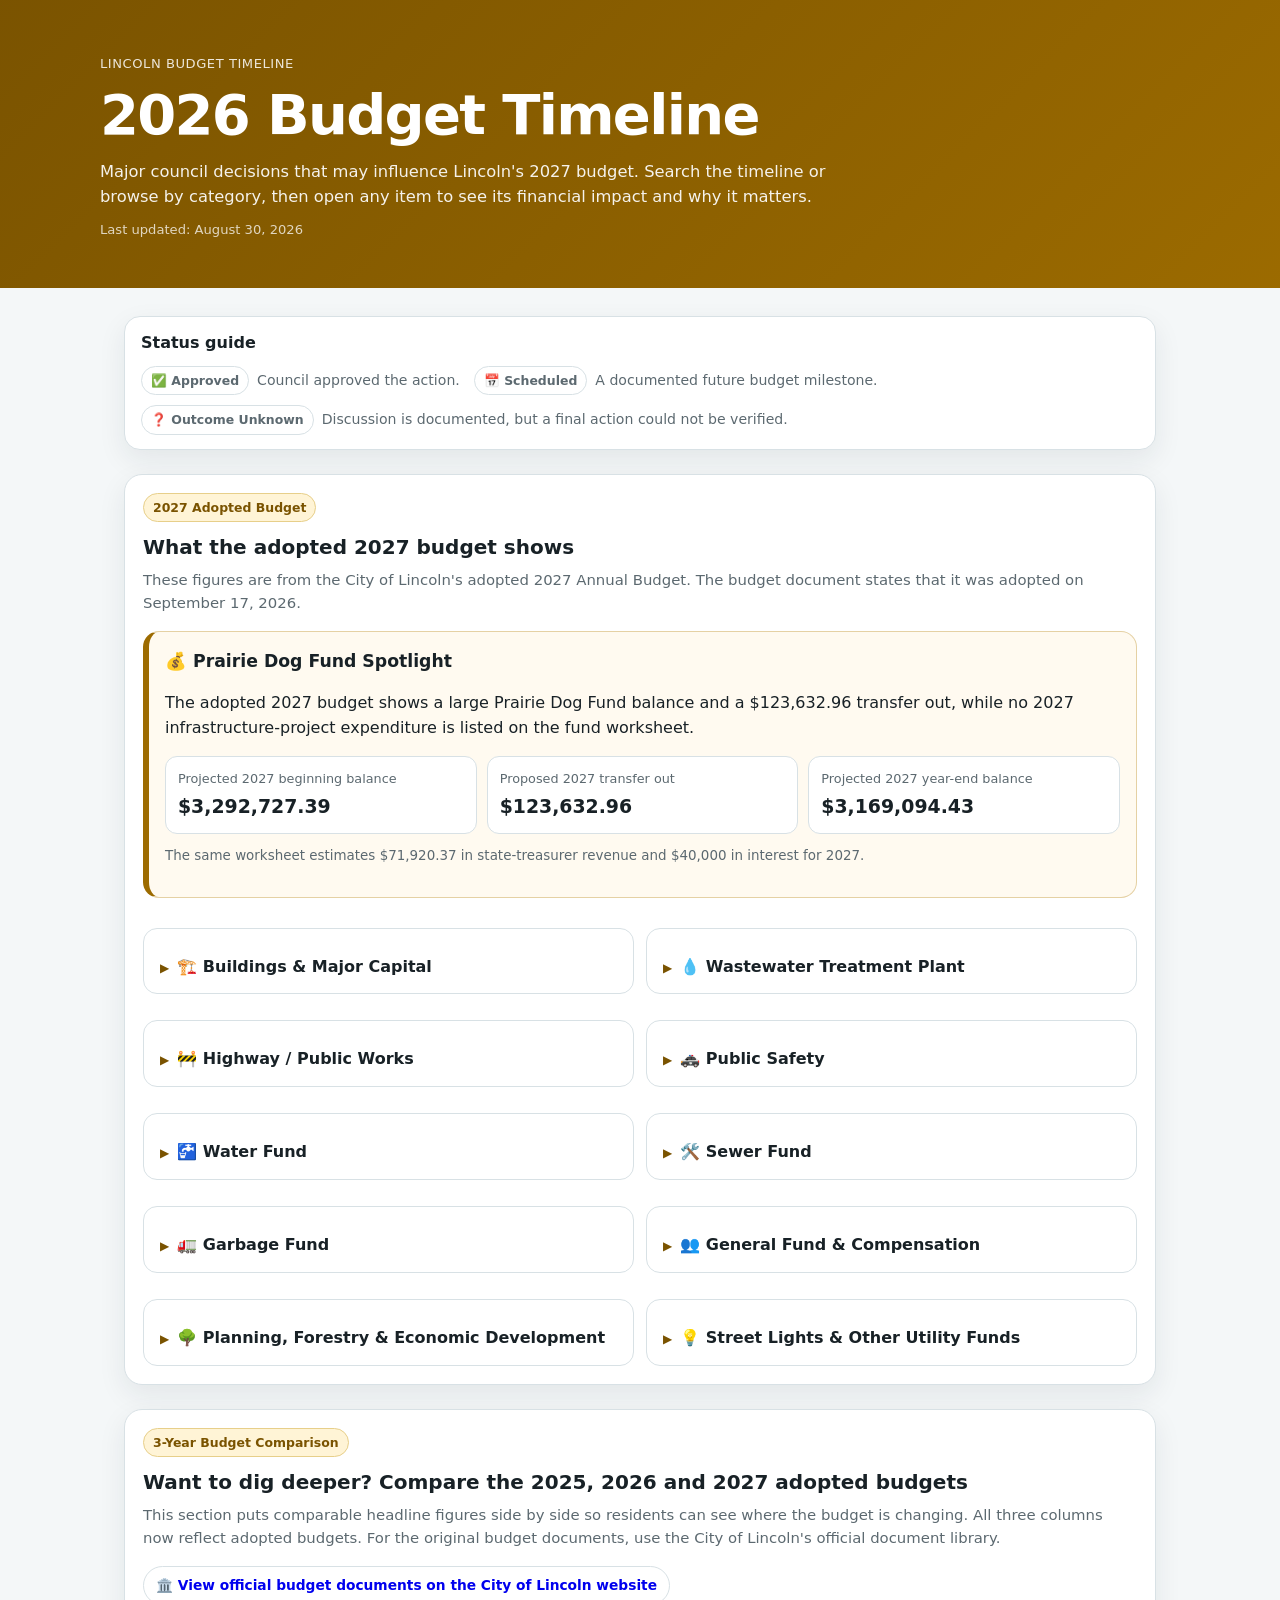
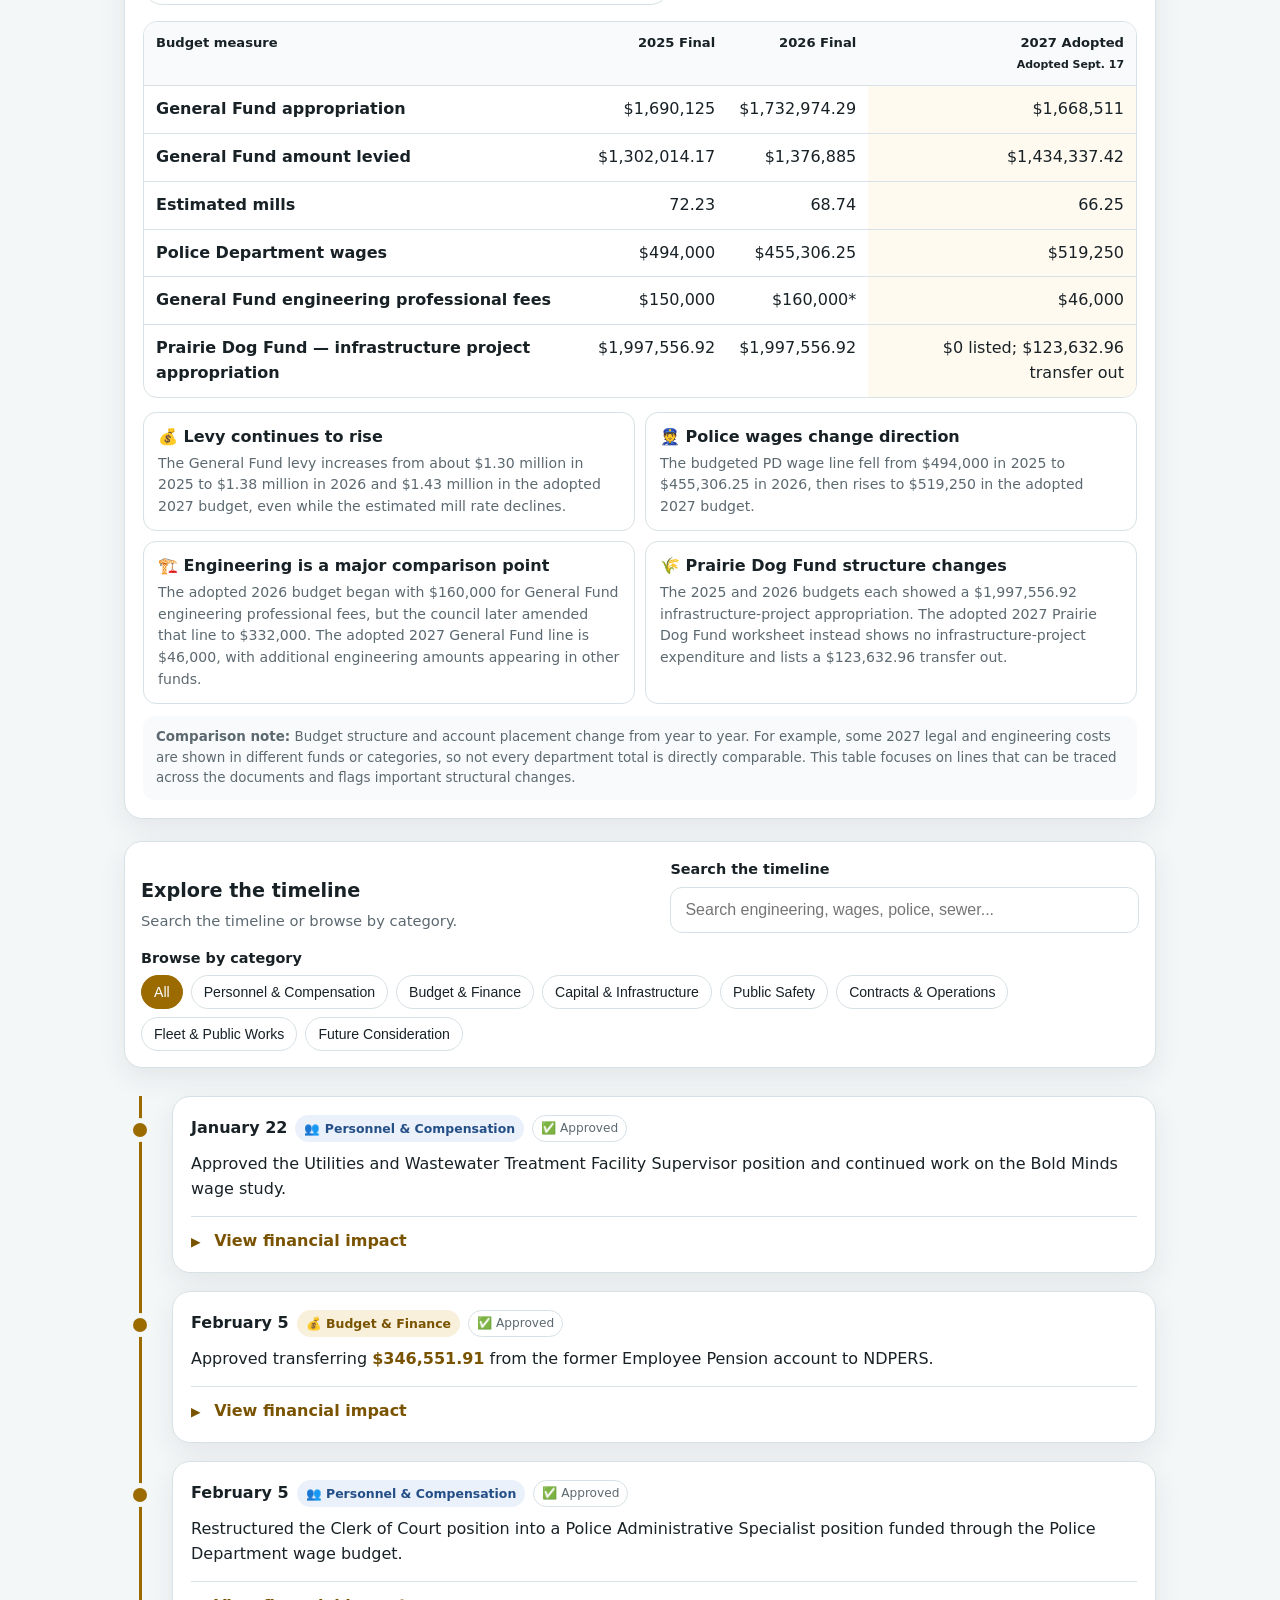
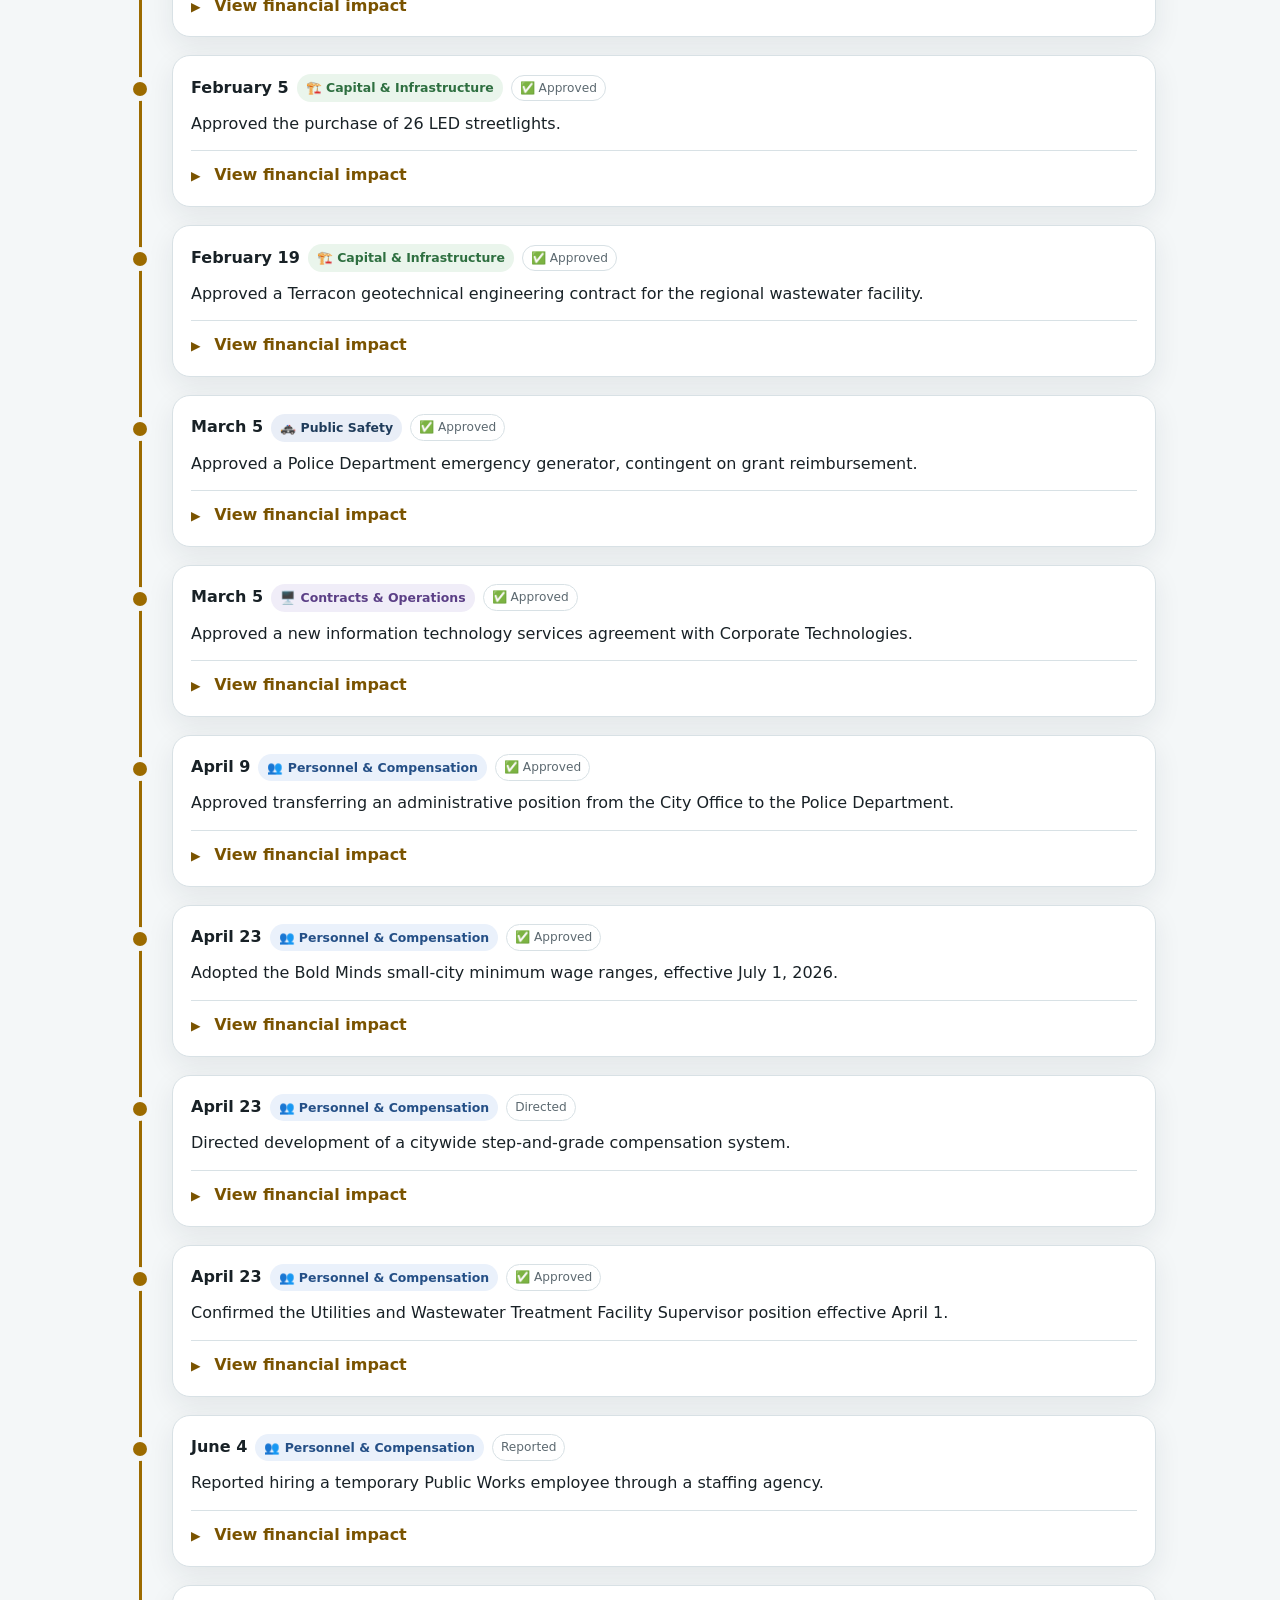
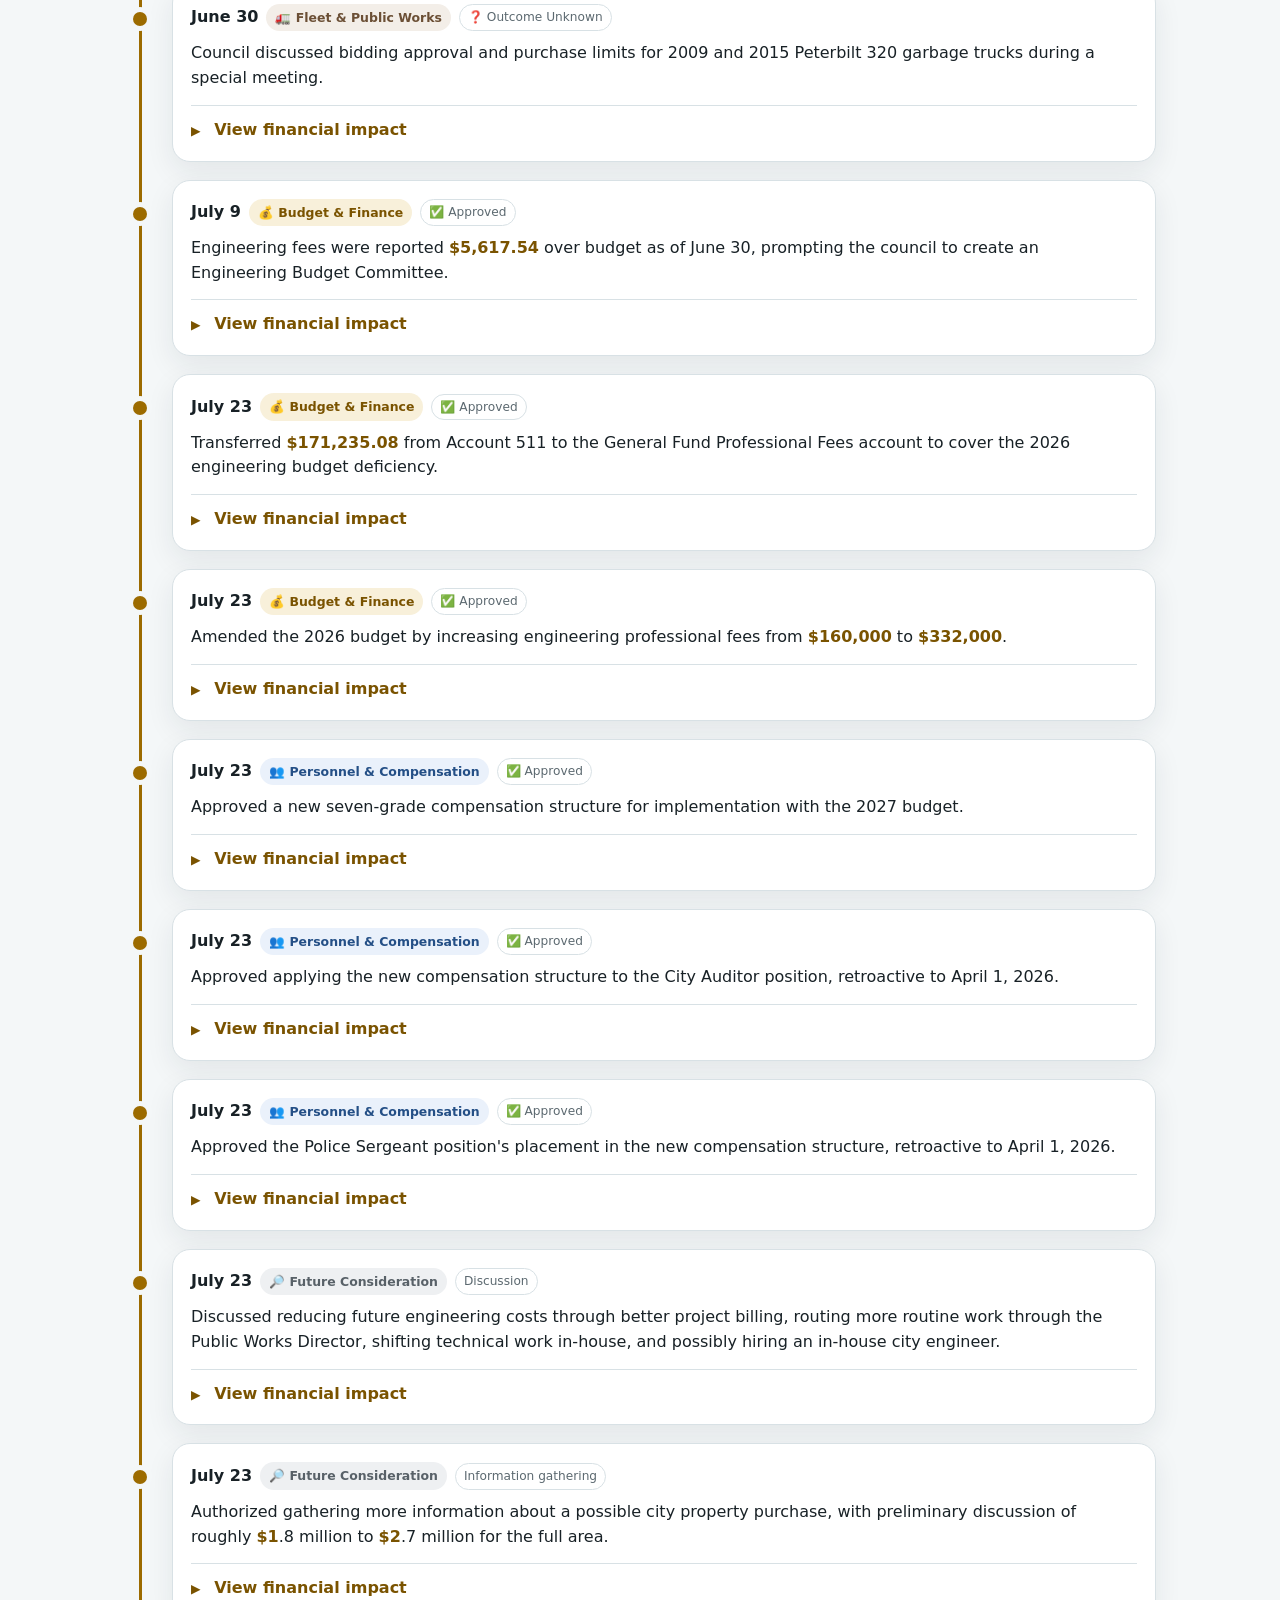
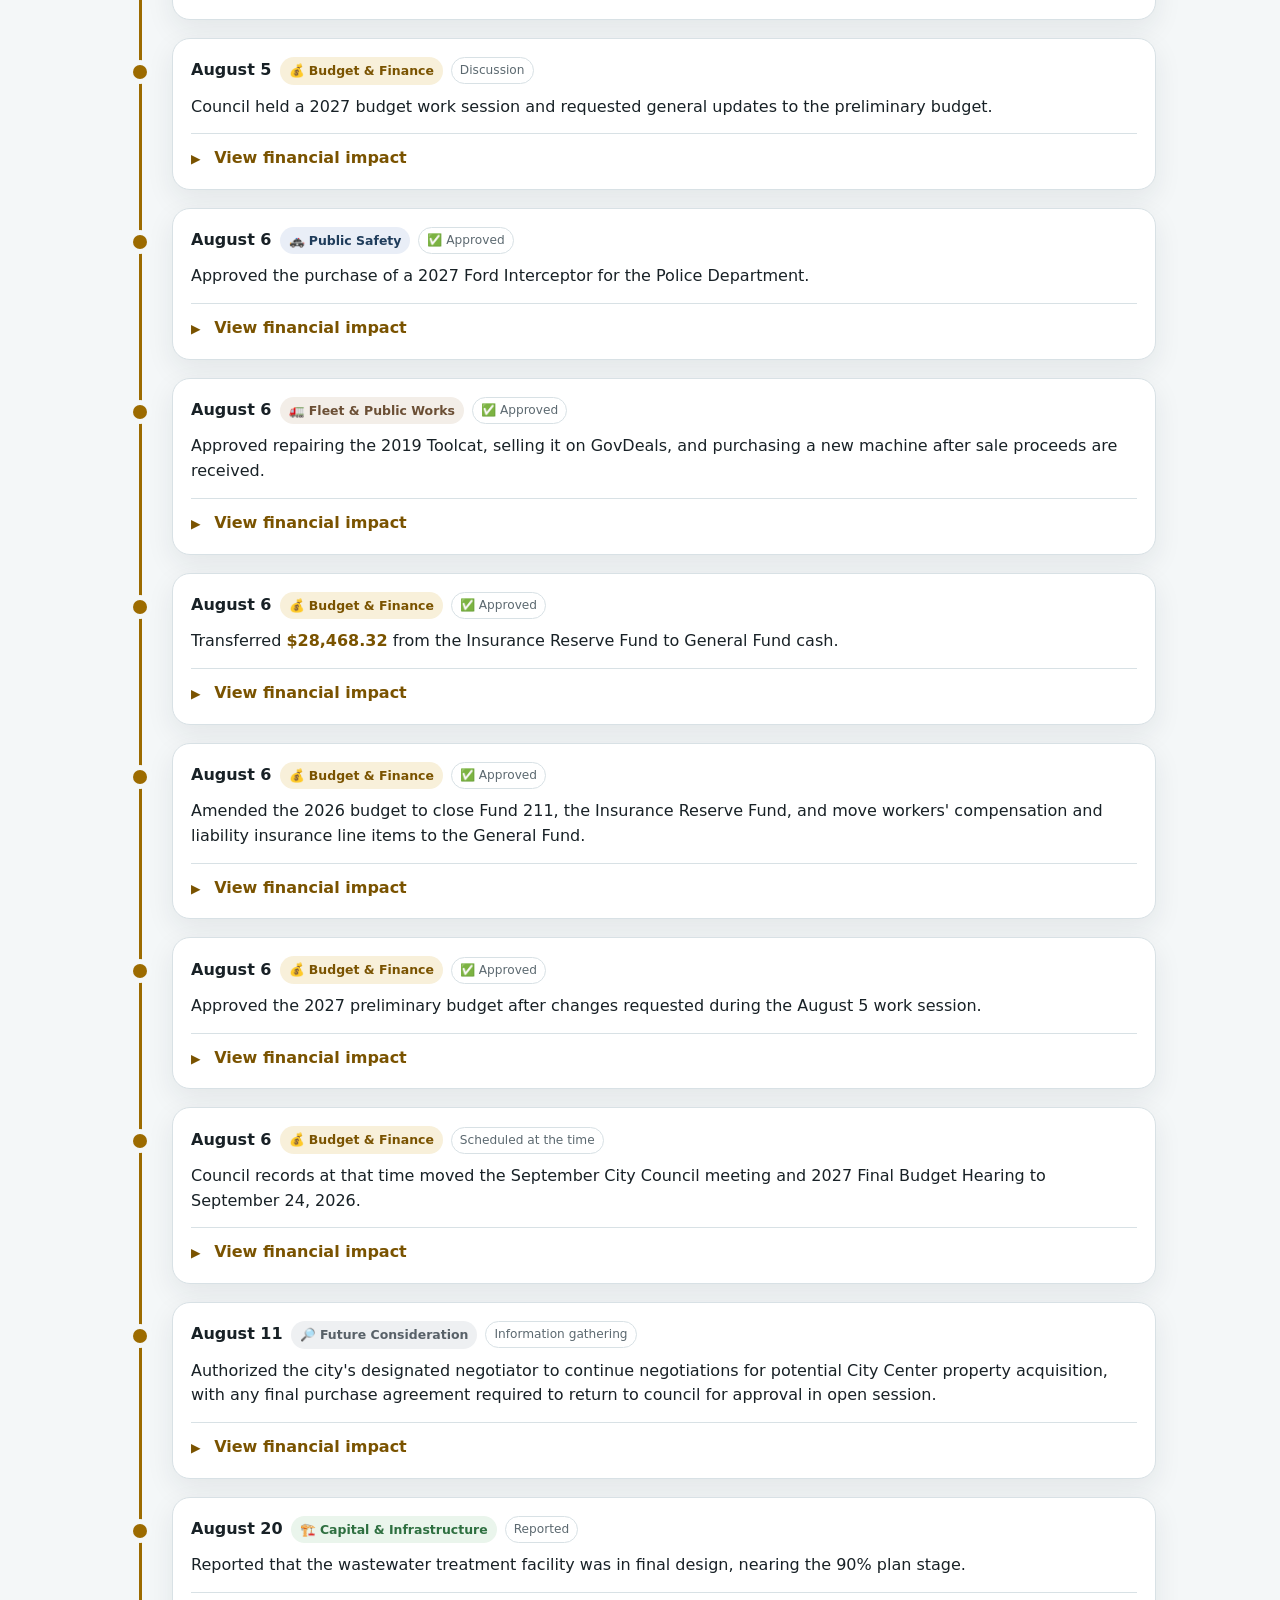
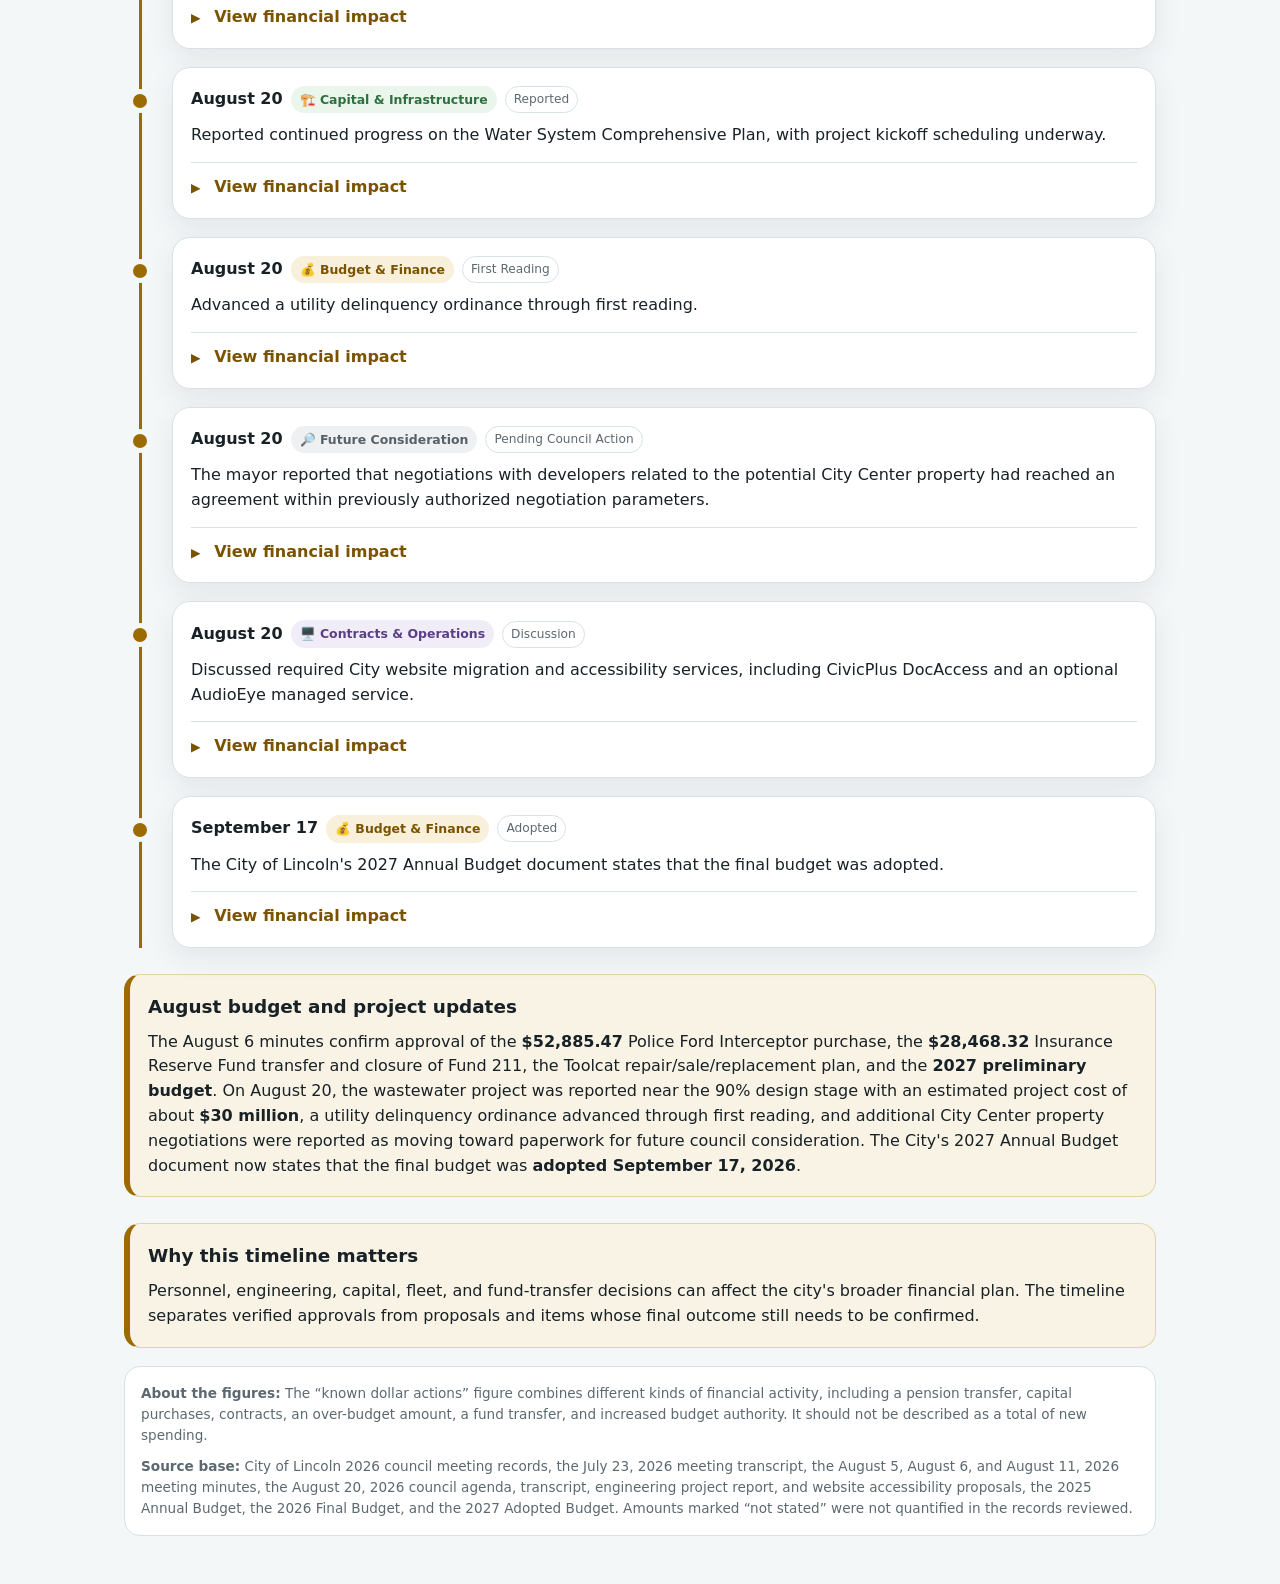
==== commit d3c286f3: "Add files via upload" ====
--- a/index.html
+++ b/index.html
@@ -3,252 +3,886 @@
 <head>
   <meta charset="utf-8">
   <meta name="viewport" content="width=device-width, initial-scale=1">
-  <meta name="description" content="Explore Lincoln audit findings in plain language, with traceable supporting evidence.">
-  <link rel="canonical" href="https://edtechshelly-hash.github.io/colexplorer/">
+  <title>Lincoln Budget Timeline</title>
+  <meta name="description" content="Explore major 2026 Lincoln City Council decisions that may shape the 2027 budget.">
+  <link rel="canonical" href="https://edtechshelly-hash.github.io/budget/">
 
   <!-- Social sharing / Facebook preview -->
   <meta property="og:type" content="website">
-  <meta property="og:url" content="https://edtechshelly-hash.github.io/colexplorer/">
-  <meta property="og:title" content="Lincoln Audit Explorer">
-  <meta property="og:description" content="Explore Lincoln's completed city audits in plain language, with timelines, topic guides, and traceable supporting evidence.">
-  <meta property="og:site_name" content="Lincoln Audit Explorer">
-  <meta property="og:image" content="https://edtechshelly-hash.github.io/colexplorer/audit-social-preview.png">
-  <meta property="og:image:secure_url" content="https://edtechshelly-hash.github.io/colexplorer/audit-social-preview.png">
-  <meta property="og:image:type" content="image/png">
-  <meta property="og:image:width" content="1200">
-  <meta property="og:image:height" content="630">
-  <meta property="og:image:alt" content="Lincoln Audit Explorer — Understand what the audits found.">
+  <meta property="og:url" content="https://edtechshelly-hash.github.io/budget/">
+  <meta property="og:title" content="Lincoln Budget Explorer">
+  <meta property="og:description" content="Explore recent Lincoln City Council budget decisions, the adopted 2027 budget, Prairie Dog Fund information, and major changes across recent city budgets.">
+  <meta property="og:site_name" content="Lincoln Budget Explorer">
 
   <!-- X / Twitter fallback -->
-  <meta name="twitter:card" content="summary_large_image">
-  <meta name="twitter:title" content="Lincoln Audit Explorer">
-  <meta name="twitter:description" content="Explore Lincoln's completed city audits in plain language, with timelines, topic guides, and traceable supporting evidence.">
-  <meta name="twitter:image" content="https://edtechshelly-hash.github.io/colexplorer/audit-social-preview.png">
-
-  <title>Lincoln Audit Explorer</title>
-  <link rel="stylesheet" href="styles.css">
+  <meta name="twitter:card" content="summary">
+  <meta name="twitter:title" content="Lincoln Budget Explorer">
+  <meta name="twitter:description" content="Explore recent Lincoln City Council budget decisions, the adopted 2027 budget, Prairie Dog Fund information, and major changes across recent city budgets.">
 
   <style>
-    .site-header{
-      position:relative !important;
-      background:#fffdf8 !important;
-      border-bottom:1px solid #d9e2de !important;
-      box-shadow:0 4px 18px rgba(23,54,49,.08) !important;
-    }
-    .header-inner{
-      min-height:96px !important;
-      padding:1.15rem 1.5rem !important;
-    }
-    .brand{
-      gap:.95rem !important;
-    }
-    .brand-mark{
-      width:62px !important;
-      height:62px !important;
-      border-radius:18px !important;
-      font-size:1.65rem !important;
-    }
-    .brand-copy{
-      display:flex !important;
-      flex-direction:column !important;
-      justify-content:center !important;
-    }
-    .brand-title{
-      font-size:2rem !important;
-      line-height:1 !important;
-      letter-spacing:-.03em !important;
-      color:#18322f !important;
-    }
-    .brand-tagline{
-      display:block !important;
-      margin-top:.35rem !important;
-      font-size:1rem !important;
-      color:#5c6d69 !important;
-    }
-    .hero-inner{
-      padding-top:4.3rem !important;
-      padding-bottom:4.5rem !important;
-    }
-    .hero h1{
-      max-width:760px !important;
-      font-size:clamp(2.25rem,5vw,4.1rem) !important;
-      margin-bottom:.85rem !important;
-    }
-    .hero-copy{
-      margin-bottom:1.6rem !important;
-    }
-    .hero-question-heading{
-      margin:0 0 1rem !important;
-      font-size:clamp(1.3rem,2vw,1.75rem) !important;
-      color:#ffffff !important;
-      line-height:1.2 !important;
-    }
-    @media(max-width:600px){
-      .header-inner{min-height:80px !important;padding:.9rem 1rem !important}
-      .brand-mark{width:50px !important;height:50px !important;font-size:1.35rem !important}
-      .brand-title{font-size:1.45rem !important}
-      .brand-tagline{font-size:.84rem !important}
-      .hero-inner{padding-top:3.2rem !important}
+    :root {
+      --bg:#f4f7f8;
+      --panel:#ffffff;
+      --text:#182126;
+      --muted:#5c6970;
+      --border:#d8e1e5;
+      --accent:#9C6B00;
+      --accent-dark:#7A5300;
+      --accent-soft:#F8F3E5;
+      --shadow:0 10px 28px rgba(20,42,48,.08);
+
+      --people-bg:#eaf1fb; --people-fg:#244f86;
+      --budget-bg:#f8f0da; --budget-fg:#7a5300;
+      --infra-bg:#eaf5ec; --infra-fg:#2e6f40;
+      --safety-bg:#e9eef7; --safety-fg:#1f3c5b;
+      --contracts-bg:#f0edf8; --contracts-fg:#5b3f86;
+      --future-bg:#eef0f2; --future-fg:#586168;
+      --fleet-bg:#f3eee8; --fleet-fg:#6b4f35;
+    }
+
+    * { box-sizing:border-box; }
+    html { scroll-behavior:smooth; }
+    body {
+      margin:0;
+      font-family:Inter, ui-sans-serif, system-ui, -apple-system, BlinkMacSystemFont, "Segoe UI", sans-serif;
+      background:var(--bg);
+      color:var(--text);
+      line-height:1.55;
+    }
+    .wrap { max-width:1080px; margin:0 auto; padding:0 16px 48px; }
+
+    .hero {
+      background:linear-gradient(135deg,var(--accent-dark),var(--accent));
+      color:white;
+      margin:0 -16px 24px;
+      padding:34px 16px 30px;
+    }
+    .hero-inner { max-width:1080px; margin:0 auto; }
+    .eyebrow {
+      font-size:.82rem;
+      letter-spacing:.04em;
+      text-transform:uppercase;
+      opacity:.85;
+      margin-bottom:12px;
+    }
+    h1 {
+      font-size:clamp(2rem,5vw,3.5rem);
+      line-height:1.05;
+      margin:0;
+      max-width:850px;
+      letter-spacing:-.03em;
+    }
+    .hero p {
+      max-width:780px;
+      margin:14px 0 0;
+      color:rgba(255,255,255,.92);
+      font-size:1.02rem;
+    }
+
+    .controls {
+      margin-top:22px;
+      background:var(--panel);
+      border:1px solid var(--border);
+      border-radius:18px;
+      padding:16px;
+      box-shadow:var(--shadow);
+    }
+    .controls-grid {
+      display:grid;
+      gap:14px;
+    }
+    .section-title { margin:0 0 4px; font-size:1.2rem; }
+    .section-sub { margin:0; color:var(--muted); font-size:.92rem; }
+    label {
+      display:block;
+      font-weight:700;
+      font-size:.9rem;
+      margin-bottom:6px;
+    }
+    input {
+      width:100%;
+      padding:13px 14px;
+      border:1px solid var(--border);
+      border-radius:12px;
+      font-size:1rem;
+      color:var(--text);
+      background:#fff;
+    }
+    input:focus {
+      outline:3px solid rgba(156,107,0,.18);
+      border-color:var(--accent);
+    }
+
+    .filters { display:flex; flex-wrap:wrap; gap:8px; }
+    button {
+      border:1px solid var(--border);
+      border-radius:999px;
+      padding:8px 12px;
+      background:#fff;
+      color:var(--text);
+      font-size:.88rem;
+      cursor:pointer;
+      transition:.15s ease;
+    }
+    button:hover { border-color:var(--accent); transform:translateY(-1px); }
+    button.active { background:var(--accent); color:white; border-color:var(--accent); }
+
+    .timeline {
+      position:relative;
+      margin:28px 0 0 15px;
+      padding-left:30px;
+      border-left:3px solid var(--accent);
+    }
+    .entry {
+      position:relative;
+      background:var(--panel);
+      border:1px solid var(--border);
+      border-radius:18px;
+      padding:18px;
+      margin-bottom:18px;
+      box-shadow:var(--shadow);
+    }
+    .entry::before {
+      content:"";
+      position:absolute;
+      left:-40px;
+      top:26px;
+      width:14px;
+      height:14px;
+      border-radius:50%;
+      background:var(--accent);
+      box-shadow:0 0 0 5px var(--bg);
+    }
+    .entry-top {
+      display:flex;
+      align-items:center;
+      flex-wrap:wrap;
+      gap:8px;
+      margin-bottom:10px;
+    }
+    .date { font-weight:800; }
+    .category {
+      display:inline-flex;
+      align-items:center;
+      gap:6px;
+      border-radius:999px;
+      padding:4px 9px;
+      font-size:.78rem;
+      font-weight:700;
+    }
+    .cat-people { background:var(--people-bg); color:var(--people-fg); }
+    .cat-budget { background:var(--budget-bg); color:var(--budget-fg); }
+    .cat-infra { background:var(--infra-bg); color:var(--infra-fg); }
+    .cat-safety { background:var(--safety-bg); color:var(--safety-fg); }
+    .cat-contracts { background:var(--contracts-bg); color:var(--contracts-fg); }
+    .cat-future { background:var(--future-bg); color:var(--future-fg); }
+    .cat-fleet { background:var(--fleet-bg); color:var(--fleet-fg); }
+
+    .status {
+      display:inline-block;
+      border:1px solid var(--border);
+      border-radius:999px;
+      padding:3px 8px;
+      font-size:.76rem;
+      color:var(--muted);
+    }
+    .action { margin:0; font-size:1rem; }
+    .money-highlight { color:var(--accent-dark); font-weight:800; }
+
+    details {
+      margin-top:14px;
+      border-top:1px solid var(--border);
+      padding-top:12px;
+    }
+    summary {
+      cursor:pointer;
+      font-weight:800;
+      color:var(--accent-dark);
+      list-style:none;
+    }
+    summary::-webkit-details-marker { display:none; }
+    summary::before {
+      content:"▶";
+      display:inline-block;
+      margin-right:8px;
+      font-size:.78rem;
+      transition:transform .15s ease;
+    }
+    details[open] summary::before { transform:rotate(90deg); }
+    details[open] summary .show-label { display:none; }
+    details:not([open]) summary .hide-label { display:none; }
+
+    .detail-grid {
+      display:grid;
+      gap:10px;
+      margin-top:12px;
+    }
+    .detail-box {
+      background:#f8fafb;
+      border:1px solid var(--border);
+      border-radius:12px;
+      padding:12px;
+    }
+    .detail-box strong {
+      display:block;
+      margin-bottom:4px;
+      font-size:.86rem;
+    }
+
+    .callout {
+      margin-top:26px;
+      background:var(--accent-soft);
+      border:1px solid #E4D3A5;
+      border-left:6px solid var(--accent);
+      border-radius:16px;
+      padding:18px;
+    }
+    .callout h2 { margin:0 0 8px; font-size:1.15rem; }
+    .callout p { margin:0; }
+
+
+    .legend {
+      margin-top:24px;
+      background:var(--panel);
+      border:1px solid var(--border);
+      border-radius:16px;
+      padding:14px 16px;
+      box-shadow:var(--shadow);
+    }
+    .legend-title { font-weight:800; margin-bottom:10px; }
+    .legend-items { display:flex; flex-wrap:wrap; gap:10px 14px; }
+    .legend-item { display:flex; align-items:center; gap:8px; font-size:.88rem; color:var(--muted); }
+    .legend-badge {
+      display:inline-block;
+      border:1px solid var(--border);
+      border-radius:999px;
+      padding:4px 9px;
+      font-size:.78rem;
+      color:var(--muted);
+      background:#fff;
+      font-weight:700;
+      white-space:nowrap;
+    }
+
+
+    .snapshot {
+      margin-top:24px;
+      background:var(--panel);
+      border:1px solid var(--border);
+      border-radius:18px;
+      padding:18px;
+      box-shadow:var(--shadow);
+    }
+    .snapshot h2 {
+      margin:0 0 6px;
+      font-size:1.25rem;
+    }
+    .snapshot-intro {
+      margin:0 0 16px;
+      color:var(--muted);
+      font-size:.93rem;
+    }
+    .prelim-badge {
+      display:inline-block;
+      margin-bottom:10px;
+      padding:4px 9px;
+      border-radius:999px;
+      background:#fff4d6;
+      color:#7A5300;
+      border:1px solid #e7cf8a;
+      font-size:.78rem;
+      font-weight:800;
+    }
+    .prairie-spotlight {
+      background:#fffaf0;
+      border:1px solid #e5d1a4;
+      border-left:6px solid var(--accent);
+      border-radius:16px;
+      padding:16px;
+      margin-bottom:16px;
+    }
+    .prairie-spotlight h3 {
+      margin:0 0 8px;
+      font-size:1.08rem;
+    }
+    .prairie-grid {
+      display:grid;
+      gap:10px;
+      margin-top:12px;
+    }
+    .prairie-metric {
+      background:#fff;
+      border:1px solid var(--border);
+      border-radius:12px;
+      padding:12px;
+    }
+    .prairie-metric .label {
+      color:var(--muted);
+      font-size:.8rem;
+    }
+    .prairie-metric .value {
+      font-size:1.18rem;
+      font-weight:800;
+      margin-top:3px;
+    }
+    .budget-groups {
+      display:grid;
+      gap:12px;
+    }
+    .budget-group {
+      border:1px solid var(--border);
+      border-radius:14px;
+      background:#fff;
+      overflow:hidden;
+    }
+    .budget-group summary {
+      padding:14px 16px;
+      color:var(--text);
+      font-weight:800;
+      cursor:pointer;
+      list-style:none;
+      border:0;
+      margin:0;
+    }
+    .budget-group summary::-webkit-details-marker { display:none; }
+    .budget-group summary::before {
+      content:"▶";
+      display:inline-block;
+      margin-right:8px;
+      font-size:.75rem;
+      color:var(--accent-dark);
+      transition:transform .15s ease;
+    }
+    .budget-group[open] summary::before { transform:rotate(90deg); }
+    .budget-group-body {
+      border-top:1px solid var(--border);
+      padding:12px 16px 15px;
+    }
+    .budget-group-body ul {
+      margin:0;
+      padding-left:20px;
+    }
+    .budget-group-body li {
+      margin:6px 0;
+    }
+    .budget-note {
+      margin-top:12px;
+      color:var(--muted);
+      font-size:.84rem;
+    }
+    @media(min-width:760px) {
+      .prairie-grid { grid-template-columns:repeat(3,minmax(0,1fr)); }
+      .budget-groups { grid-template-columns:repeat(2,minmax(0,1fr)); }
+    }
+
+
+    .deep-dive {
+      margin-top:24px;
+      background:var(--panel);
+      border:1px solid var(--border);
+      border-radius:18px;
+      padding:18px;
+      box-shadow:var(--shadow);
+    }
+    .deep-dive h2 { margin:0 0 6px; font-size:1.25rem; }
+    .deep-dive-intro { margin:0 0 16px; color:var(--muted); font-size:.93rem; }
+    .budget-doc-links {
+      display:flex;
+      flex-wrap:wrap;
+      gap:8px;
+      margin:0 0 16px;
+    }
+    .budget-doc-link {
+      display:inline-block;
+      text-decoration:none;
+      border:1px solid var(--border);
+      border-radius:999px;
+      padding:8px 12px;
+      background:#fff;
+      font-size:.86rem;
+      font-weight:700;
+    }
+    .budget-doc-link:hover { border-color:var(--accent); }
+    .compare-wrap {
+      overflow-x:auto;
+      border:1px solid var(--border);
+      border-radius:14px;
+      background:#fff;
+    }
+    .compare-table {
+      width:100%;
+      min-width:720px;
+      border-collapse:collapse;
+    }
+    .compare-table th,
+    .compare-table td {
+      padding:11px 12px;
+      text-align:right;
+      border-bottom:1px solid var(--border);
+      vertical-align:top;
+    }
+    .compare-table th:first-child,
+    .compare-table td:first-child { text-align:left; }
+    .compare-table thead th {
+      background:#f8fafb;
+      font-size:.82rem;
+    }
+    .compare-table tbody tr:last-child td { border-bottom:0; }
+    .prelim-col { background:#fffaf0; }
+    .change-notes {
+      display:grid;
+      gap:10px;
+      margin-top:14px;
+    }
+    .change-note {
+      border:1px solid var(--border);
+      border-radius:13px;
+      padding:12px 14px;
+      background:#fff;
+    }
+    .change-note strong { display:block; margin-bottom:3px; }
+    .change-note p { margin:0; color:var(--muted); font-size:.88rem; }
+    .comparison-caution {
+      margin-top:12px;
+      padding:11px 13px;
+      border-radius:12px;
+      background:#f8fafb;
+      color:var(--muted);
+      font-size:.84rem;
+    }
+    @media(min-width:760px) {
+      .change-notes { grid-template-columns:repeat(2,minmax(0,1fr)); }
+    }
+
+    .footnotes {
+      margin-top:18px;
+      background:var(--panel);
+      border:1px solid var(--border);
+      border-radius:16px;
+      padding:16px;
+      color:var(--muted);
+      font-size:.85rem;
+    }
+    .footnotes p { margin:0 0 10px; }
+    .footnotes p:last-child { margin-bottom:0; }
+    .empty {
+      background:var(--panel);
+      border:1px solid var(--border);
+      border-radius:16px;
+      padding:16px;
+    }
+
+    @media(min-width:760px) {
+      .hero { padding:54px 24px 48px; margin:0 -24px 28px; }
+      .controls-grid { grid-template-columns:1.1fr 1fr; align-items:end; }
+      .detail-grid { grid-template-columns:1fr 1fr; }
+      .wrap { padding-left:24px; padding-right:24px; }
+    }
+
+    @media(max-width:640px) {
+      .controls {
+        position:sticky;
+        top:8px;
+        z-index:10;
+      }
+      .filters {
+        overflow-x:auto;
+        flex-wrap:nowrap;
+        padding-bottom:2px;
+      }
+      .filters button { white-space:nowrap; }
     }
   </style>
-
 </head>
 <body>
-  <a class="skip-link" href="#main">Skip to main content</a>
-
-  <header class="site-header">
-    <div class="header-inner">
-      <a class="brand" href="#" aria-label="Lincoln Audit Explorer home">
-        <span class="brand-mark" aria-hidden="true">L</span>
-        <span class="brand-copy"><strong class="brand-title">Lincoln Audit Explorer</strong><small class="brand-tagline">City audits explained clearly.</small></span>
-      </a>
-      <button id="aboutButton" class="header-button">About this tool</button>
+  <div class="hero">
+    <div class="hero-inner">
+      <div class="eyebrow">Lincoln Budget Timeline</div>
+      <h1>2026 Budget Timeline</h1>
+      <p>Major council decisions that may influence Lincoln's 2027 budget. Search the timeline or browse by category, then open any item to see its financial impact and why it matters.</p>
+    <p style="margin-top:10px;font-size:.82rem;opacity:.82;">Last updated: August 30, 2026</p>
     </div>
-  </header>
-
-  <main id="main">
-    <div id="homeView">
-    <section class="hero">
-      <div class="hero-inner">
-        <p class="eyebrow">A public guide for Lincoln residents</p>
-        <h1>Understand what Lincoln&#8217;s audits found.</h1>
-        <p class="hero-copy">Start with a question. Get a clear answer backed by the audit evidence.</p>
-        <h2 class="hero-question-heading">What would you like to know?</h2>
-        <p class="hero-question-instruction">Choose any question to explore the evidence.</p>
-        <div id="heroQuestionGrid" class="hero-question-grid"></div>
-        <a class="hero-text-link" href="#timelineSection">See the full story over time ↓</a>
+  </div>
+
+  <main class="wrap">
+
+    <section class="legend" aria-label="Timeline status legend">
+      <div class="legend-title">Status guide</div>
+      <div class="legend-items">
+        <div class="legend-item">
+          <span class="legend-badge">✅ Approved</span>
+          <span>Council approved the action.</span>
+        </div>
+        <div class="legend-item">
+          <span class="legend-badge">📅 Scheduled</span>
+          <span>A documented future budget milestone.</span>
+        </div>
+        <div class="legend-item">
+          <span class="legend-badge">❓ Outcome Unknown</span>
+          <span>Discussion is documented, but a final action could not be verified.</span>
+        </div>
       </div>
     </section>
 
-    <section class="section audit-year-section" id="auditYearSection">
-      <div class="section-heading">
-        <div>
-          <p class="eyebrow">Audit year summaries</p>
-          <h2>What happened in each audit?</h2>
-        </div>
-        <p>Choose an audit to see the main story in clear, everyday language.</p>
+
+    <section class="snapshot" aria-labelledby="prelim-budget-title">
+      <span class="prelim-badge">2027 Adopted Budget</span>
+      <h2 id="prelim-budget-title">What the adopted 2027 budget shows</h2>
+      <p class="snapshot-intro">These figures are from the City of Lincoln's adopted 2027 Annual Budget. The budget document states that it was adopted on September 17, 2026.</p>
+
+      <div class="prairie-spotlight">
+        <h3>💰 Prairie Dog Fund Spotlight</h3>
+        <p>The adopted 2027 budget shows a large Prairie Dog Fund balance and a $123,632.96 transfer out, while no 2027 infrastructure-project expenditure is listed on the fund worksheet.</p>
+        <div class="prairie-grid">
+          <div class="prairie-metric">
+            <div class="label">Projected 2027 beginning balance</div>
+            <div class="value">$3,292,727.39</div>
+          </div>
+          <div class="prairie-metric">
+            <div class="label">Proposed 2027 transfer out</div>
+            <div class="value">$123,632.96</div>
+          </div>
+          <div class="prairie-metric">
+            <div class="label">Projected 2027 year-end balance</div>
+            <div class="value">$3,169,094.43</div>
+          </div>
+        </div>
+        <p class="budget-note">The same worksheet estimates $71,920.37 in state-treasurer revenue and $40,000 in interest for 2027.</p>
       </div>
-      <div class="audit-period-note">
-        <strong>Why are the years grouped?</strong>
-        <span>Each audit covers two calendar years: 2016–17, then 2018–19, then 2020–21, and then 2022–23. No calendar year is skipped.</span>
-      </div>
-      <div id="auditYearGrid" class="audit-year-grid"></div>
-    </section>
-
-    <section class="section compact-section" id="timelineSection">
-      <div class="section-heading">
-        <div>
-          <p class="eyebrow">Independent audit history</p>
-          <h2>What changed across the completed audits?</h2>
-        </div>
-        <p>The latest completed independent audit included here covers 2022–23.</p>
-      </div>
-      <div id="auditOverviewTimeline" class="overview-timeline audit-overview-timeline"></div>
-
-      <div class="post-audit-overview">
-        <div class="section-heading post-audit-heading">
-          <div>
-            <p class="eyebrow">After the latest audit</p>
-            <h2>What do later public records show?</h2>
-          </div>
-          <p>These are documented updates, not new audit results.</p>
-        </div>
-        <div id="documentedUpdatesOverview" class="documented-updates-overview"></div>
+
+      <div class="budget-groups">
+        <details class="budget-group">
+          <summary>🏗️ Buildings & Major Capital</summary>
+          <div class="budget-group-body">
+            <ul>
+              <li><strong>$1.75 million</strong> listed for a purchase in the Building & Maintenance Fund.</li>
+              <li><strong>$1 million</strong> listed for a building.</li>
+              <li><strong>$50,000</strong> in engineering fees.</li>
+              <li>Total proposed appropriations for this fund: <strong>$2.8 million</strong>.</li>
+            </ul>
+          </div>
+        </details>
+
+        <details class="budget-group">
+          <summary>💧 Wastewater Treatment Plant</summary>
+          <div class="budget-group-body">
+            <ul>
+              <li><strong>$22.2 million</strong> bond revenue is shown for 2027.</li>
+              <li><strong>$29,262,126.84</strong> in project costs is proposed.</li>
+              <li>The worksheet shows a projected beginning balance of <strong>$7,062,126.84</strong>.</li>
+            </ul>
+          </div>
+        </details>
+
+        <details class="budget-group">
+          <summary>🚧 Highway / Public Works</summary>
+          <div class="budget-group-body">
+            <ul>
+              <li>Salaries: <strong>$75,000 → $121,000</strong>.</li>
+              <li>Health insurance: <strong>$13,000 → $32,400</strong>.</li>
+              <li>Repairs & parts: <strong>$15,000 → $60,000</strong>.</li>
+              <li>Machine/equipment: <strong>$40,000</strong>.</li>
+              <li>Tar/mastic equipment: <strong>$110,000</strong>.</li>
+              <li>Chip seal tar: <strong>$55,000</strong>.</li>
+              <li>Curb repair: <strong>$16,000</strong>.</li>
+            </ul>
+          </div>
+        </details>
+
+        <details class="budget-group">
+          <summary>🚓 Public Safety</summary>
+          <div class="budget-group-body">
+            <ul>
+              <li>Police wages: <strong>$470,000 → $519,250</strong>.</li>
+              <li>Health insurance: <strong>$73,000 → $116,811</strong>.</li>
+              <li>Equipment: <strong>$40,000 → $72,000</strong>.</li>
+              <li>Vehicle maintenance: <strong>$12,500 → $20,000</strong>.</li>
+              <li>Vehicle allowance: <strong>$58,000 → $25,000</strong>.</li>
+            </ul>
+          </div>
+        </details>
+
+        <details class="budget-group">
+          <summary>🚰 Water Fund</summary>
+          <div class="budget-group-body">
+            <ul>
+              <li>Salaries: <strong>$140,000 → $292,000</strong>.</li>
+              <li>Health insurance: <strong>$42,000 → $85,000</strong>.</li>
+              <li>Repairs & maintenance: <strong>$20,000 → $100,000</strong>.</li>
+              <li>Engineering/legal fees: <strong>$16,000</strong>.</li>
+              <li>Engineer setup: <strong>$5,000</strong>.</li>
+            </ul>
+          </div>
+        </details>
+
+        <details class="budget-group">
+          <summary>🛠️ Sewer Fund</summary>
+          <div class="budget-group-body">
+            <ul>
+              <li>Salaries: <strong>$134,000 → $191,000</strong>.</li>
+              <li>Health insurance: <strong>$25,000 → $54,200</strong>.</li>
+              <li>Engineering: <strong>$16,000</strong>.</li>
+              <li>Engineer setup: <strong>$5,000</strong>.</li>
+              <li>Jetter system: <strong>$30,000</strong>.</li>
+              <li>Sewer camera: <strong>$5,000</strong>.</li>
+            </ul>
+          </div>
+        </details>
+
+        <details class="budget-group">
+          <summary>🚛 Garbage Fund</summary>
+          <div class="budget-group-body">
+            <ul>
+              <li>Roll-off truck: <strong>$60,000</strong>.</li>
+              <li>New grapple: <strong>$10,000</strong>.</li>
+              <li>Salaries: <strong>$57,400 → $81,000</strong>.</li>
+              <li>Health insurance: <strong>$11,500 → $23,500</strong>.</li>
+              <li>Engineering fees: <strong>$16,000</strong>.</li>
+            </ul>
+          </div>
+        </details>
+
+        <details class="budget-group">
+          <summary>👥 General Fund & Compensation</summary>
+          <div class="budget-group-body">
+            <ul>
+              <li>General Fund final appropriation shown: <strong>$1,668,511</strong>.</li>
+              <li>Estimated levy: <strong>$1,434,337.42</strong>, or about <strong>66.25 mills</strong>.</li>
+              <li>Engineering professional fees are shown at <strong>$46,000</strong> for 2027 after a much higher 2026 estimate.</li>
+              <li>Clerk of Court wages are listed at <strong>$36,000</strong>.</li>
+            </ul>
+          </div>
+        </details>
+
+        <details class="budget-group">
+          <summary>🌳 Planning, Forestry & Economic Development</summary>
+          <div class="budget-group-body">
+            <ul>
+              <li>Planning & Zoning: <strong>$32,000</strong> total proposed appropriations, including $10,000 engineer fees and $5,000 engineer setup.</li>
+              <li>Forestry: <strong>$33,500</strong> total proposed appropriations, including a $10,000 air curtain burner and $10,000 Dream Project.</li>
+              <li>Economic Development: <strong>$30,200</strong> total proposed appropriations.</li>
+            </ul>
+          </div>
+        </details>
+
+        <details class="budget-group">
+          <summary>💡 Street Lights & Other Utility Funds</summary>
+          <div class="budget-group-body">
+            <ul>
+              <li>Street Lights Fund: <strong>$67,100</strong> total proposed appropriations.</li>
+              <li>Street poles: <strong>$8,000</strong>.</li>
+              <li>Storm Sewer Maintenance: <strong>$10,000</strong> proposed repairs.</li>
+              <li>Sewer Backup Fund shows no proposed expenditures and a projected year-end balance of <strong>$81,801.68</strong>.</li>
+            </ul>
+          </div>
+        </details>
       </div>
     </section>
 
-    <section class="section section-muted" id="topicsSection">
-      <div class="section-heading">
-        <div>
-          <p class="eyebrow">Explore the findings</p>
-          <h2>Browse by topic</h2>
-        </div>
-        <div class="filters" aria-label="Filter topics">
-          <button class="filter active" data-filter="All">All topics</button>
-          <button class="filter" data-filter="Ongoing">Still needs attention</button>
-          <button class="filter" data-filter="Improved">Improved</button>
-          <button class="filter" data-filter="Mixed">Mixed</button>
-        </div>
+
+    <section class="deep-dive" aria-labelledby="deep-dive-title">
+      <span class="prelim-badge">3-Year Budget Comparison</span>
+      <h2 id="deep-dive-title">Want to dig deeper? Compare the 2025, 2026 and 2027 adopted budgets</h2>
+      <p class="deep-dive-intro">This section puts comparable headline figures side by side so residents can see where the budget is changing. All three columns now reflect adopted budgets. For the original budget documents, use the City of Lincoln's official document library.</p>
+
+      <div class="budget-doc-links" aria-label="Official budget documents">
+        <a class="budget-doc-link" href="https://www.cityoflincolnnd.com/document-library" target="_blank" rel="noopener">🏛️ View official budget documents on the City of Lincoln website</a>
       </div>
-      <div id="topicGrid" class="topic-grid"></div>
-      <div id="emptyState" class="empty-state" hidden>
-        <h3>No matching results</h3>
-        <p>Try a broader word or clear the status filter.</p>
+
+      <div class="compare-wrap">
+        <table class="compare-table">
+          <thead>
+            <tr>
+              <th>Budget measure</th>
+              <th>2025 Final</th>
+              <th>2026 Final</th>
+              <th class="prelim-col">2027 Adopted<br><small>Adopted Sept. 17</small></th>
+            </tr>
+          </thead>
+          <tbody>
+            <tr>
+              <td><strong>General Fund appropriation</strong></td>
+              <td>$1,690,125</td>
+              <td>$1,732,974.29</td>
+              <td class="prelim-col">$1,668,511</td>
+            </tr>
+            <tr>
+              <td><strong>General Fund amount levied</strong></td>
+              <td>$1,302,014.17</td>
+              <td>$1,376,885</td>
+              <td class="prelim-col">$1,434,337.42</td>
+            </tr>
+            <tr>
+              <td><strong>Estimated mills</strong></td>
+              <td>72.23</td>
+              <td>68.74</td>
+              <td class="prelim-col">66.25</td>
+            </tr>
+            <tr>
+              <td><strong>Police Department wages</strong></td>
+              <td>$494,000</td>
+              <td>$455,306.25</td>
+              <td class="prelim-col">$519,250</td>
+            </tr>
+            <tr>
+              <td><strong>General Fund engineering professional fees</strong></td>
+              <td>$150,000</td>
+              <td>$160,000*</td>
+              <td class="prelim-col">$46,000</td>
+            </tr>
+            <tr>
+              <td><strong>Prairie Dog Fund — infrastructure project appropriation</strong></td>
+              <td>$1,997,556.92</td>
+              <td>$1,997,556.92</td>
+              <td class="prelim-col">$0 listed; $123,632.96 transfer out</td>
+            </tr>
+          </tbody>
+        </table>
+      </div>
+
+      <div class="change-notes">
+        <div class="change-note">
+          <strong>💰 Levy continues to rise</strong>
+          <p>The General Fund levy increases from about $1.30 million in 2025 to $1.38 million in 2026 and $1.43 million in the adopted 2027 budget, even while the estimated mill rate declines.</p>
+        </div>
+        <div class="change-note">
+          <strong>👮 Police wages change direction</strong>
+          <p>The budgeted PD wage line fell from $494,000 in 2025 to $455,306.25 in 2026, then rises to $519,250 in the adopted 2027 budget.</p>
+        </div>
+        <div class="change-note">
+          <strong>🏗️ Engineering is a major comparison point</strong>
+          <p>The adopted 2026 budget began with $160,000 for General Fund engineering professional fees, but the council later amended that line to $332,000. The adopted 2027 General Fund line is $46,000, with additional engineering amounts appearing in other funds.</p>
+        </div>
+        <div class="change-note">
+          <strong>🌾 Prairie Dog Fund structure changes</strong>
+          <p>The 2025 and 2026 budgets each showed a $1,997,556.92 infrastructure-project appropriation. The adopted 2027 Prairie Dog Fund worksheet instead shows no infrastructure-project expenditure and lists a $123,632.96 transfer out.</p>
+        </div>
+      </div>
+
+      <div class="comparison-caution">
+        <strong>Comparison note:</strong> Budget structure and account placement change from year to year. For example, some 2027 legal and engineering costs are shown in different funds or categories, so not every department total is directly comparable. This table focuses on lines that can be traced across the documents and flags important structural changes.
       </div>
     </section>
 
-    <section class="search-section">
-      <div>
-        <p class="eyebrow">Looking for something specific?</p>
-        <h2>What are you wondering about?</h2>
-        <p>Use everyday words. Try <strong>missing money</strong>, <strong>fraud</strong>, <strong>utility bills</strong>, or <strong>did they fix it?</strong></p>
+    <section class="controls">
+      <div class="controls-grid">
+        <div>
+          <h2 class="section-title">Explore the timeline</h2>
+          <p class="section-sub">Search the timeline or browse by category.</p>
+        </div>
+        <div>
+          <label for="searchInput">Search the timeline</label>
+          <input id="searchInput" type="search" placeholder="Search engineering, wages, police, sewer...">
+        </div>
       </div>
-      <div class="search-wrap">
-        <label for="searchInput">Search questions and topics</label>
-        <div class="search-box">
-          <span aria-hidden="true">⌕</span>
-          <input id="searchInput" type="search" placeholder="Try “missing money” or ask a question">
-          <button id="clearSearch" aria-label="Clear search">×</button>
-        </div>
-      </div>
-      <div id="searchResults" class="search-results" hidden>
-        <div id="searchGuide"></div>
-        <h3>Search results</h3>
-        <div id="questionGrid" class="question-grid"></div>
-        <div id="searchTopicGrid" class="topic-grid"></div>
+      <div style="margin-top:14px">
+        <label>Browse by category</label>
+        <div class="filters" id="filters"></div>
       </div>
     </section>
 
-    <section class="method">
-      <div>
-        <p class="eyebrow">How to read this site</p>
-        <h2>Facts and interpretation stay separate.</h2>
-      </div>
-      <div class="method-grid">
-        <article><span class="method-icon fact-icon">F</span><h3>Documented fact</h3><p>What an audit report, council record, or evidence-database entry directly states.</p></article>
-        <article><span class="method-icon interpretation-icon">I</span><h3>Supported interpretation</h3><p>A careful explanation based on the documented pattern. It is not an auditor conclusion.</p></article>
-        <article><span class="method-icon question-icon">?</span><h3>Open question</h3><p>Something the available records do not yet answer.</p></article>
-      </div>
+    <section class="timeline" id="timeline" aria-live="polite"></section>
+
+
+    <section class="callout">
+      <h2>August budget and project updates</h2>
+      <p>The August 6 minutes confirm approval of the <strong>$52,885.47</strong> Police Ford Interceptor purchase, the <strong>$28,468.32</strong> Insurance Reserve Fund transfer and closure of Fund 211, the Toolcat repair/sale/replacement plan, and the <strong>2027 preliminary budget</strong>. On August 20, the wastewater project was reported near the 90% design stage with an estimated project cost of about <strong>$30 million</strong>, a utility delinquency ordinance advanced through first reading, and additional City Center property negotiations were reported as moving toward paperwork for future council consideration. The City's 2027 Annual Budget document now states that the final budget was <strong>adopted September 17, 2026</strong>.</p>
     </section>
-    </div>
-
-    <section id="pageView" class="page-view" hidden aria-live="polite"></section>
+
+    <section class="callout">
+      <h2>Why this timeline matters</h2>
+      <p>Personnel, engineering, capital, fleet, and fund-transfer decisions can affect the city's broader financial plan. The timeline separates verified approvals from proposals and items whose final outcome still needs to be confirmed.</p>
+    </section>
+
+    <section class="footnotes">
+      <p><strong>About the figures:</strong> The “known dollar actions” figure combines different kinds of financial activity, including a pension transfer, capital purchases, contracts, an over-budget amount, a fund transfer, and increased budget authority. It should not be described as a total of new spending.</p>
+      <p><strong>Source base:</strong> City of Lincoln 2026 council meeting records, the July 23, 2026 meeting transcript, the August 5, August 6, and August 11, 2026 meeting minutes, the August 20, 2026 council agenda, transcript, engineering project report, and website accessibility proposals, the 2025 Annual Budget, the 2026 Final Budget, and the 2027 Adopted Budget. Amounts marked “not stated” were not quantified in the records reviewed.</p>
+    </section>
   </main>
 
-  <footer>
-    <div>
-      <strong>Lincoln Audit Explorer</strong>
-      <p>Helping residents understand what the City's audits found.</p>
-    </div>
-    <div style="display:flex;gap:.75rem;align-items:center;"><a href="methodology.html" style="color:white;text-decoration:none;font-weight:700;">Sources &amp; Methods</a><button id="footerAbout">About this tool</button></div>
-  
-    <div class="site-disclaimer">
-      <div class="site-disclaimer-inner">
-        <p><strong>Independent public information project.</strong> Lincoln Audit Explorer is not affiliated with, endorsed by, or approved by the City of Lincoln.</p>
-      </div>
-    </div>
-    </footer>
-    
-
-  <dialog id="aboutDialog" class="about-dialog">
-    <button class="dialog-close" data-close aria-label="Close">×</button>
-    <p class="eyebrow">About this project</p>
-    <h2>What this tool does—and does not do</h2>
-    <p>This site helps Lincoln residents understand the City's audits and the public records related to them using plain-language explanations, timelines, and topic guides.</p>
-    
-    <p></p>
-
-    <h3>Review the original public records</h3>
-    <p>You are encouraged to review the original public records, including independent audit reports, City Council agendas, meeting packets, approved minutes, ordinances, financial reports, and video recordings of City Council meetings available on the City's public website.</p>
-
-    <h3>Project independence</h3>
-    <p>Lincoln Audit Explorer is an independent public information project. It is not affiliated with, endorsed by, or approved by the City of Lincoln or any government agency.</p>
-    <h3>Important limitation</h3>
-    <p>Council minutes can document discussion and action, but they do not automatically prove that an audit finding was corrected or that a control worked. Later audit testing is stronger evidence of effectiveness.</p>
-    <h3>Reading labels</h3>
-    <p><strong>Documented fact</strong> means the record directly supports the statement. <strong>Supported interpretation</strong> means the conclusion is based on documented evidence but is not itself an auditor’s conclusion.</p>
-  </dialog>
-
-  <script src="app.js"></script>
+  <script>
+    const events = [{"date": "2026-01-22", "display": "January 22", "category": "Personnel & Compensation", "action": "Approved the Utilities and Wastewater Treatment Facility Supervisor position and continued work on the Bold Minds wage study.", "impact": "Ongoing personnel costs; total amount not stated.", "why": "Started staffing and compensation changes that continued throughout 2026.", "amount": null, "status": "Approved"}, {"date": "2026-02-05", "display": "February 5", "category": "Budget & Finance", "action": "Approved transferring $346,551.91 from the former Employee Pension account to NDPERS.", "impact": "$346,551.91 transfer.", "why": "A significant movement of city funds related to employee retirement obligations. This was a transfer, not new spending.", "amount": 346551.91, "status": "Approved"}, {"date": "2026-02-05", "display": "February 5", "category": "Personnel & Compensation", "action": "Restructured the Clerk of Court position into a Police Administrative Specialist position funded through the Police Department wage budget.", "impact": "Ongoing salary and benefit costs; total amount not stated.", "why": "Changed the city staffing structure and how personnel costs are assigned.", "amount": null, "status": "Approved"}, {"date": "2026-02-05", "display": "February 5", "category": "Capital & Infrastructure", "action": "Approved the purchase of 26 LED streetlights.", "impact": "$6,500 one-time purchase.", "why": "A capital improvement that may also affect future energy and maintenance costs.", "amount": 6500, "status": "Approved"}, {"date": "2026-02-19", "display": "February 19", "category": "Capital & Infrastructure", "action": "Approved a Terracon geotechnical engineering contract for the regional wastewater facility.", "impact": "$14,450 contract.", "why": "Continued design and site work for one of the city's largest infrastructure projects.", "amount": 14450, "status": "Approved"}, {"date": "2026-03-05", "display": "March 5", "category": "Public Safety", "action": "Approved a Police Department emergency generator, contingent on grant reimbursement.", "impact": "$130,337.62 project; up to $110,000 expected from grant funding.", "why": "A major emergency-operations investment. The expected local share was about $20,337.62 before any additional costs.", "amount": 130337.62, "status": "Approved"}, {"date": "2026-03-05", "display": "March 5", "category": "Contracts & Operations", "action": "Approved a new information technology services agreement with Corporate Technologies.", "impact": "Ongoing contract cost; amount not stated in the meeting record reviewed.", "why": "Creates a continuing operating expense for city technology services.", "amount": null, "status": "Approved"}, {"date": "2026-04-09", "display": "April 9", "category": "Personnel & Compensation", "action": "Approved transferring an administrative position from the City Office to the Police Department.", "impact": "Departmental personnel-budget reallocation.", "why": "Shifted staffing resources without necessarily adding a new city employee.", "amount": null, "status": "Approved"}, {"date": "2026-04-23", "display": "April 23", "category": "Personnel & Compensation", "action": "Adopted the Bold Minds small-city minimum wage ranges, effective July 1, 2026.", "impact": "Ongoing payroll impact; total amount not stated.", "why": "Established new minimum pay ranges across city positions.", "amount": null, "status": "Approved"}, {"date": "2026-04-23", "display": "April 23", "category": "Personnel & Compensation", "action": "Directed development of a citywide step-and-grade compensation system.", "impact": "Long-term payroll impact still being developed.", "why": "Created the framework later used for the proposed 2027 compensation structure.", "amount": null, "status": "Directed"}, {"date": "2026-04-23", "display": "April 23", "category": "Personnel & Compensation", "action": "Confirmed the Utilities and Wastewater Treatment Facility Supervisor position effective April 1.", "impact": "Ongoing personnel cost.", "why": "Put the supervisory staffing change into effect during 2026.", "amount": null, "status": "Approved"}, {"date": "2026-06-04", "display": "June 4", "category": "Personnel & Compensation", "action": "Reported hiring a temporary Public Works employee through a staffing agency.", "impact": "Temporary personnel expense; amount not stated.", "why": "Added a short-term staffing cost to support city operations.", "amount": null, "status": "Reported"}, {"date": "2026-06-30", "display": "June 30", "category": "Fleet & Public Works", "action": "Council discussed bidding approval and purchase limits for 2009 and 2015 Peterbilt 320 garbage trucks during a special meeting.", "impact": "Purchase amount and final council action could not be verified from the meeting records reviewed.", "why": "Fleet replacement can represent a significant capital expense. The available record documents discussion of the proposed purchase but does not show a final approval.", "amount": null, "status": "Outcome Unknown"}, {"date": "2026-07-09", "display": "July 9", "category": "Budget & Finance", "action": "Engineering fees were reported $5,617.54 over budget as of June 30, prompting the council to create an Engineering Budget Committee.", "impact": "$5,617.54 over budget at that point.", "why": "The committee was created to review the budget deficiency and recommend solutions. This led directly to the July 23 fund transfer and budget amendment.", "amount": 5617.54, "status": "Approved"}, {"date": "2026-07-23", "display": "July 23", "category": "Budget & Finance", "action": "Transferred $171,235.08 from Account 511 to the General Fund Professional Fees account to cover the 2026 engineering budget deficiency.", "impact": "$171,235.08 transfer.", "why": "A major midyear transfer used to cover engineering costs beyond the adopted budget. The committee reported that costs had already exceeded budget midway through the year.", "amount": 171235.08, "status": "Approved"}, {"date": "2026-07-23", "display": "July 23", "category": "Budget & Finance", "action": "Amended the 2026 budget by increasing engineering professional fees from $160,000 to $332,000.", "impact": "$172,000 increase in budget authority.", "why": "More than doubled the engineering line item during the fiscal year. Council discussion indicated engineering expenses could effectively double by year-end without operational changes.", "amount": 172000, "status": "Approved"}, {"date": "2026-07-23", "display": "July 23", "category": "Personnel & Compensation", "action": "Approved a new seven-grade compensation structure for implementation with the 2027 budget.", "impact": "Long-term payroll impact; exact total not provided in the transcript.", "why": "The structure was based on wage analysis and was described as a framework the council would review annually rather than a permanent schedule.", "amount": null, "status": "Approved"}, {"date": "2026-07-23", "display": "July 23", "category": "Personnel & Compensation", "action": "Approved applying the new compensation structure to the City Auditor position, retroactive to April 1, 2026.", "impact": "Retroactive 2026 wage adjustment; amount not stated.", "why": "This was one of two positions receiving retroactive implementation of the new compensation structure before the full 2027 plan takes effect.", "amount": null, "status": "Approved"}, {"date": "2026-07-23", "display": "July 23", "category": "Personnel & Compensation", "action": "Approved the Police Sergeant position's placement in the new compensation structure, retroactive to April 1, 2026.", "impact": "Retroactive 2026 wage adjustment; amount not stated.", "why": "This was one of two positions receiving retroactive implementation of the new compensation structure before the full 2027 plan takes effect.", "amount": null, "status": "Approved"}, {"date": "2026-07-23", "display": "July 23", "category": "Future Consideration", "action": "Discussed reducing future engineering costs through better project billing, routing more routine work through the Public Works Director, shifting technical work in-house, and possibly hiring an in-house city engineer.", "impact": "Future budget impact unknown; no action taken.", "why": "These ideas could change how engineering costs are assigned and whether the city relies more on employees or outside consultants. No final action was taken.", "amount": null, "status": "Discussion"}, {"date": "2026-07-23", "display": "July 23", "category": "Future Consideration", "action": "Authorized gathering more information about a possible city property purchase, with preliminary discussion of roughly $1.8 million to $2.7 million for the full area.", "impact": "Potential future capital commitment; no purchase approved.", "why": "Shows a significant possible future spending decision that was not yet part of an adopted purchase.", "amount": null, "status": "Information gathering"}, {"date": "2026-08-05", "display": "August 5", "category": "Budget & Finance", "action": "Council held a 2027 budget work session and requested general updates to the preliminary budget.", "impact": "No budget action was taken at the work session.", "why": "This was the working session immediately before council consideration of the 2027 preliminary budget.", "amount": null, "status": "Discussion"}, {"date": "2026-08-06", "display": "August 6", "category": "Public Safety", "action": "Approved the purchase of a 2027 Ford Interceptor for the Police Department.", "impact": "$52,885.47 proposed purchase amount documented in the agenda materials.", "why": "The purchase moved from a proposed fleet expenditure to an approved council action.", "amount": 52885.47, "status": "Approved"}, {"date": "2026-08-06", "display": "August 6", "category": "Fleet & Public Works", "action": "Approved repairing the 2019 Toolcat, selling it on GovDeals, and purchasing a new machine after sale proceeds are received.", "impact": "Earlier agenda materials estimated about $6,000 for repair; a new machine was listed at $38,318 with trade-in or $68,319 without trade. Final sale proceeds are not yet known.", "why": "The council selected a repair-and-sell path rather than an immediate trade-in, with the new purchase dependent on receiving proceeds from the GovDeals sale.", "amount": null, "status": "Approved"}, {"date": "2026-08-06", "display": "August 6", "category": "Budget & Finance", "action": "Transferred $28,468.32 from the Insurance Reserve Fund to General Fund cash.", "impact": "$28,468.32 fund transfer.", "why": "The transfer was part of closing the separate Insurance Reserve Fund and reorganizing how insurance costs are carried in the budget.", "amount": 28468.32, "status": "Approved"}, {"date": "2026-08-06", "display": "August 6", "category": "Budget & Finance", "action": "Amended the 2026 budget to close Fund 211, the Insurance Reserve Fund, and move workers' compensation and liability insurance line items to the General Fund.", "impact": "Changes the accounting location of ongoing insurance expenditures; the closure was effective August 6, 2026.", "why": "This is a structural budget change that eliminates a separate fund and consolidates those costs within the General Fund.", "amount": null, "status": "Approved"}, {"date": "2026-08-06", "display": "August 6", "category": "Budget & Finance", "action": "Approved the 2027 preliminary budget after changes requested during the August 5 work session.", "impact": "Establishes the council-approved preliminary framework for the 2027 budget; final adoption has not yet occurred.", "why": "This moves the budget from working draft to an approved preliminary budget that can still change before the final budget hearing.", "amount": null, "status": "Approved"}, {"date": "2026-08-06", "display": "August 6", "category": "Budget & Finance", "action": "Council records at that time moved the September City Council meeting and 2027 Final Budget Hearing to September 24, 2026.", "impact": "No direct expenditure.", "why": "This was the scheduled date reflected in the August 6 records. The later 2027 Annual Budget document states the budget was adopted September 17, 2026.", "amount": null, "status": "Scheduled at the time"}, {"date": "2026-08-11", "display": "August 11", "category": "Future Consideration", "action": "Authorized the city's designated negotiator to continue negotiations for potential City Center property acquisition, with any final purchase agreement required to return to council for approval in open session.", "impact": "Potential future capital commitment; no property purchase or final purchase price was approved.", "why": "The city moved from information gathering into continued property negotiations, but a final acquisition still requires a separate council vote.", "amount": null, "status": "Information gathering"}, {"date": "2026-08-20", "display": "August 20", "category": "Capital & Infrastructure", "action": "Reported that the wastewater treatment facility was in final design, nearing the 90% plan stage.", "impact": "The engineering project report said the project cost remained around $30 million, subject to change over the coming months.", "why": "The project remains one of the city's largest planned capital commitments. The schedule showed bid advertising in September, bid opening and award in October, and construction starting in November.", "amount": 30000000, "status": "Reported"}, {"date": "2026-08-20", "display": "August 20", "category": "Capital & Infrastructure", "action": "Reported continued progress on the Water System Comprehensive Plan, with project kickoff scheduling underway.", "impact": "No new expenditure was approved at this meeting.", "why": "The plan is intended to assess current water-system conditions, identify near- and long-term needs, rank improvements, and position future projects for outside funding.", "amount": null, "status": "Reported"}, {"date": "2026-08-20", "display": "August 20", "category": "Budget & Finance", "action": "Advanced a utility delinquency ordinance through first reading.", "impact": "No direct appropriation. The proposed ordinance would give the city additional collection tools for delinquent utility accounts, including civil action, property liens, and special assessments.", "why": "This could affect how the city recovers unpaid utility charges and reduce the amount of delinquent utility revenue left uncollected.", "amount": null, "status": "First Reading"}, {"date": "2026-08-20", "display": "August 20", "category": "Future Consideration", "action": "The mayor reported that negotiations with developers related to the potential City Center property had reached an agreement within previously authorized negotiation parameters.", "impact": "Potential future capital commitment; no purchase agreement or purchase amount was approved at this meeting.", "why": "The city attorney was expected to prepare paperwork for presentation to the council, so a final property acquisition still requires further council action.", "amount": null, "status": "Pending Council Action"}, {"date": "2026-08-20", "display": "August 20", "category": "Contracts & Operations", "action": "Discussed required City website migration and accessibility services, including CivicPlus DocAccess and an optional AudioEye managed service.", "impact": "DocAccess-only quote: $5,361.80 initial term and $3,861.80 annual recurring service. DocAccess plus AudioEye quote: $9,061.80 initial term and $7,061.80 annual recurring service.", "why": "The city must migrate from its current website platform and is evaluating accessibility options that could create both one-time and recurring operating costs. No final purchase action was documented during the discussion.", "amount": null, "status": "Discussion"}, {"date": "2026-09-17", "display": "September 17", "category": "Budget & Finance", "action": "The City of Lincoln's 2027 Annual Budget document states that the final budget was adopted.", "impact": "General Fund final appropriation: $1,668,511; amount levied: $1,434,337.42; estimated mill rate: 66.25.", "why": "This moves the 2027 budget from the preliminary stage to the city's adopted annual budget.", "amount": null, "status": "Adopted"}];
+    const icons = {"Personnel & Compensation": "👥", "Budget & Finance": "💰", "Capital & Infrastructure": "🏗️", "Public Safety": "🚓", "Contracts & Operations": "🖥️", "Future Consideration": "🔎", "Fleet & Public Works": "🚛"};
+    const categoryClasses = {"Personnel & Compensation": "cat-people", "Budget & Finance": "cat-budget", "Capital & Infrastructure": "cat-infra", "Public Safety": "cat-safety", "Contracts & Operations": "cat-contracts", "Future Consideration": "cat-future", "Fleet & Public Works": "cat-fleet"};
+    const categories = ["All", ...new Set(events.map(e => e.category))];
+    let activeCategory = "All";
+
+    const filters = document.getElementById("filters");
+    const timeline = document.getElementById("timeline");
+    const searchInput = document.getElementById("searchInput");
+
+    function emphasizeMoney(text) {
+      return text.replace(/\$[\d,]+(?:\.\d{2})?|\$\d+K|\$\d+(?:\.\d+)? million/gi, match => `<span class="money-highlight">${match}</span>`);
+    }
+
+    function renderFilters() {
+      filters.innerHTML = "";
+      categories.forEach(category => {
+        const button = document.createElement("button");
+        button.type = "button";
+        button.textContent = category;
+        if (category === activeCategory) button.classList.add("active");
+        button.addEventListener("click", () => {
+          activeCategory = category;
+          renderFilters();
+          renderTimeline();
+        });
+        filters.appendChild(button);
+      });
+    }
+
+    function renderTimeline() {
+      const q = searchInput.value.trim().toLowerCase();
+      const filtered = events.filter(e => {
+        const categoryMatch = activeCategory === "All" || e.category === activeCategory;
+        const text = `${e.display} ${e.category} ${e.action} ${e.impact} ${e.why} ${e.status}`.toLowerCase();
+        return categoryMatch && (!q || text.includes(q));
+      });
+
+      
+      timeline.innerHTML = "";
+
+      if (!filtered.length) {
+        timeline.innerHTML = '<div class="empty">No timeline entries match this search.</div>';
+        return;
+      }
+
+      filtered.forEach(e => {
+        const article = document.createElement("article");
+        article.className = "entry";
+        const icon = icons[e.category] || "•";
+        const categoryClass = categoryClasses[e.category] || "cat-future";
+        article.innerHTML = `
+          <div class="entry-top">
+            <span class="date">${e.display}</span>
+            <span class="category ${categoryClass}">${icon} ${e.category}</span>
+            <span class="status">${e.status === "Approved" ? "✅ " : e.status === "Pending" ? "⏳ " : e.status === "Outcome Unknown" ? "❓ " : e.status === "Scheduled" ? "📅 " : ""}${e.status}</span>
+          </div>
+          <p class="action">${emphasizeMoney(e.action)}</p>
+          <details>
+            <summary>
+              <span class="show-label">View financial impact</span>
+              <span class="hide-label">Hide details</span>
+            </summary>
+            <div class="detail-grid">
+              <div class="detail-box">
+                <strong>Financial impact</strong>
+                <div>${emphasizeMoney(e.impact)}</div>
+              </div>
+              <div class="detail-box">
+                <strong>Why it matters</strong>
+                <div>${e.why}</div>
+              </div>
+            </div>
+          </details>
+        `;
+        timeline.appendChild(article);
+      });
+    }
+
+    searchInput.addEventListener("input", renderTimeline);
+    renderFilters();
+    renderTimeline();
+  </script>
 </body>
 </html>
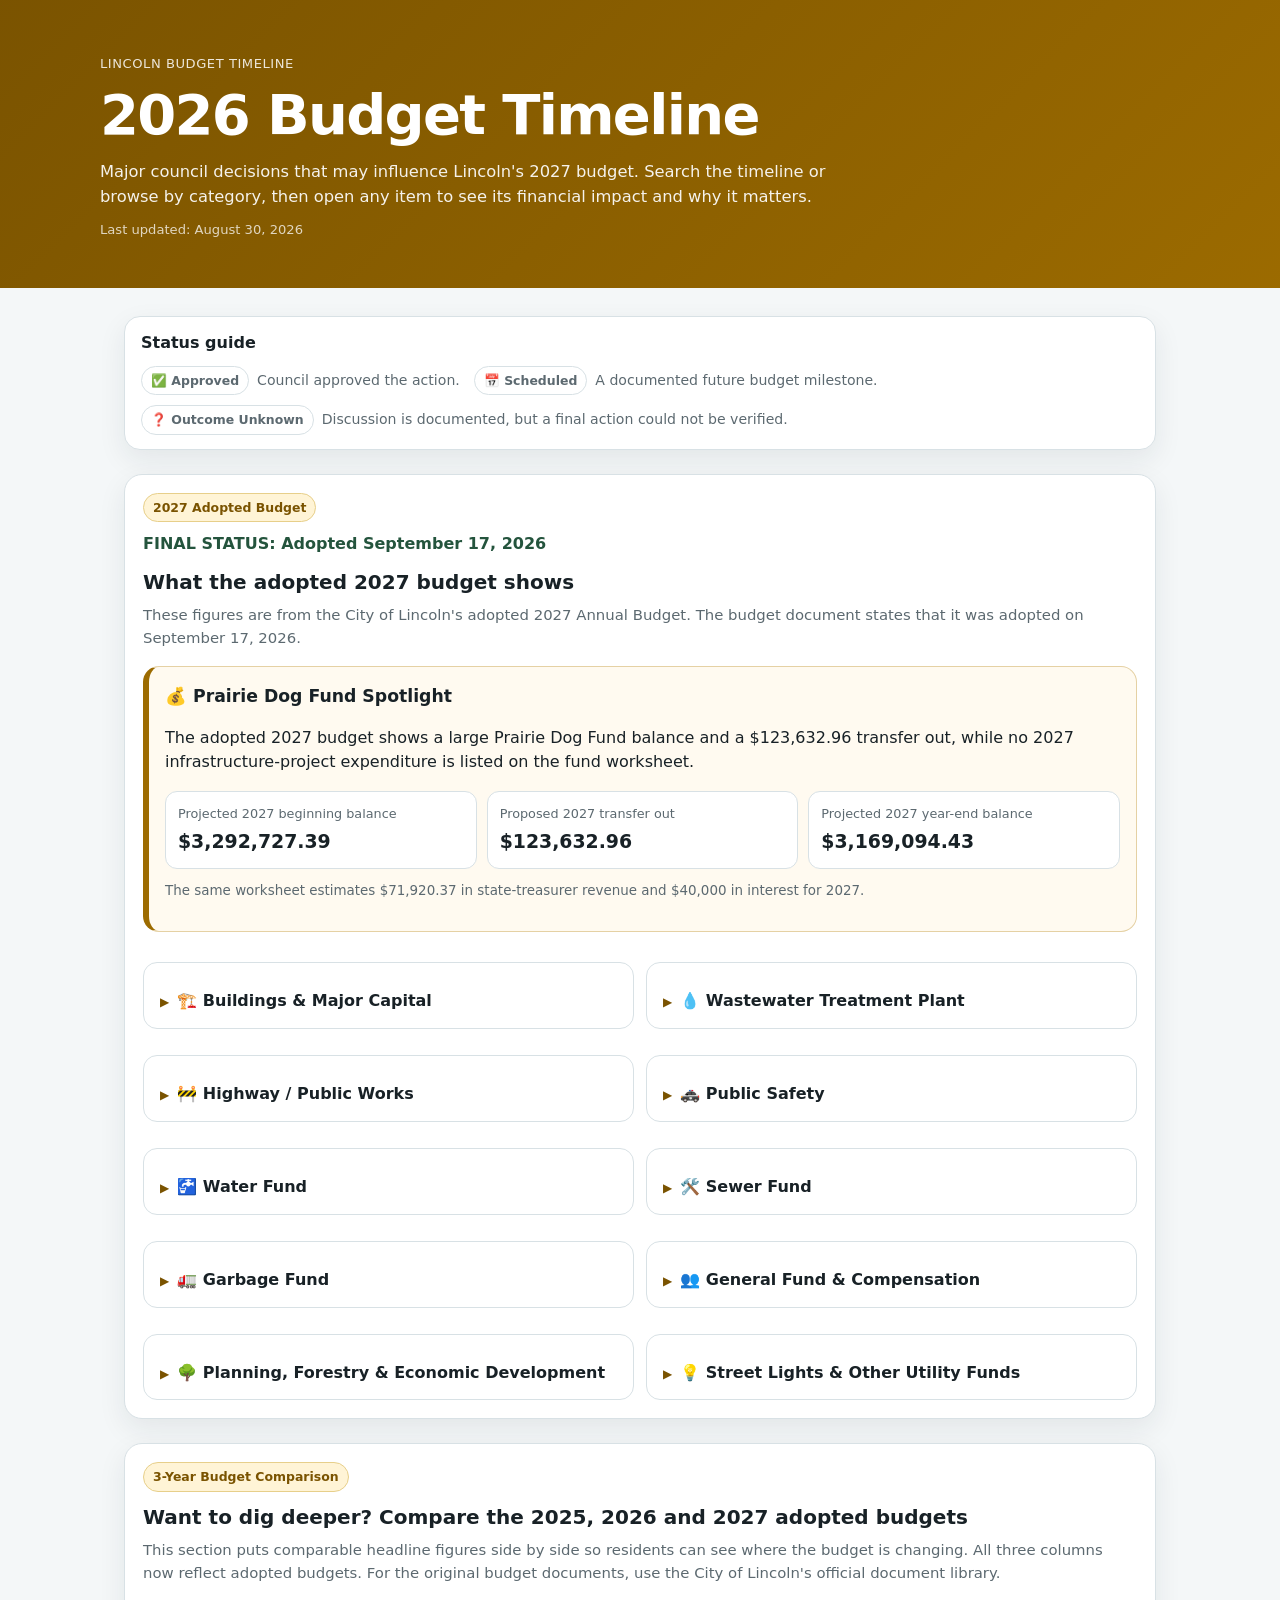
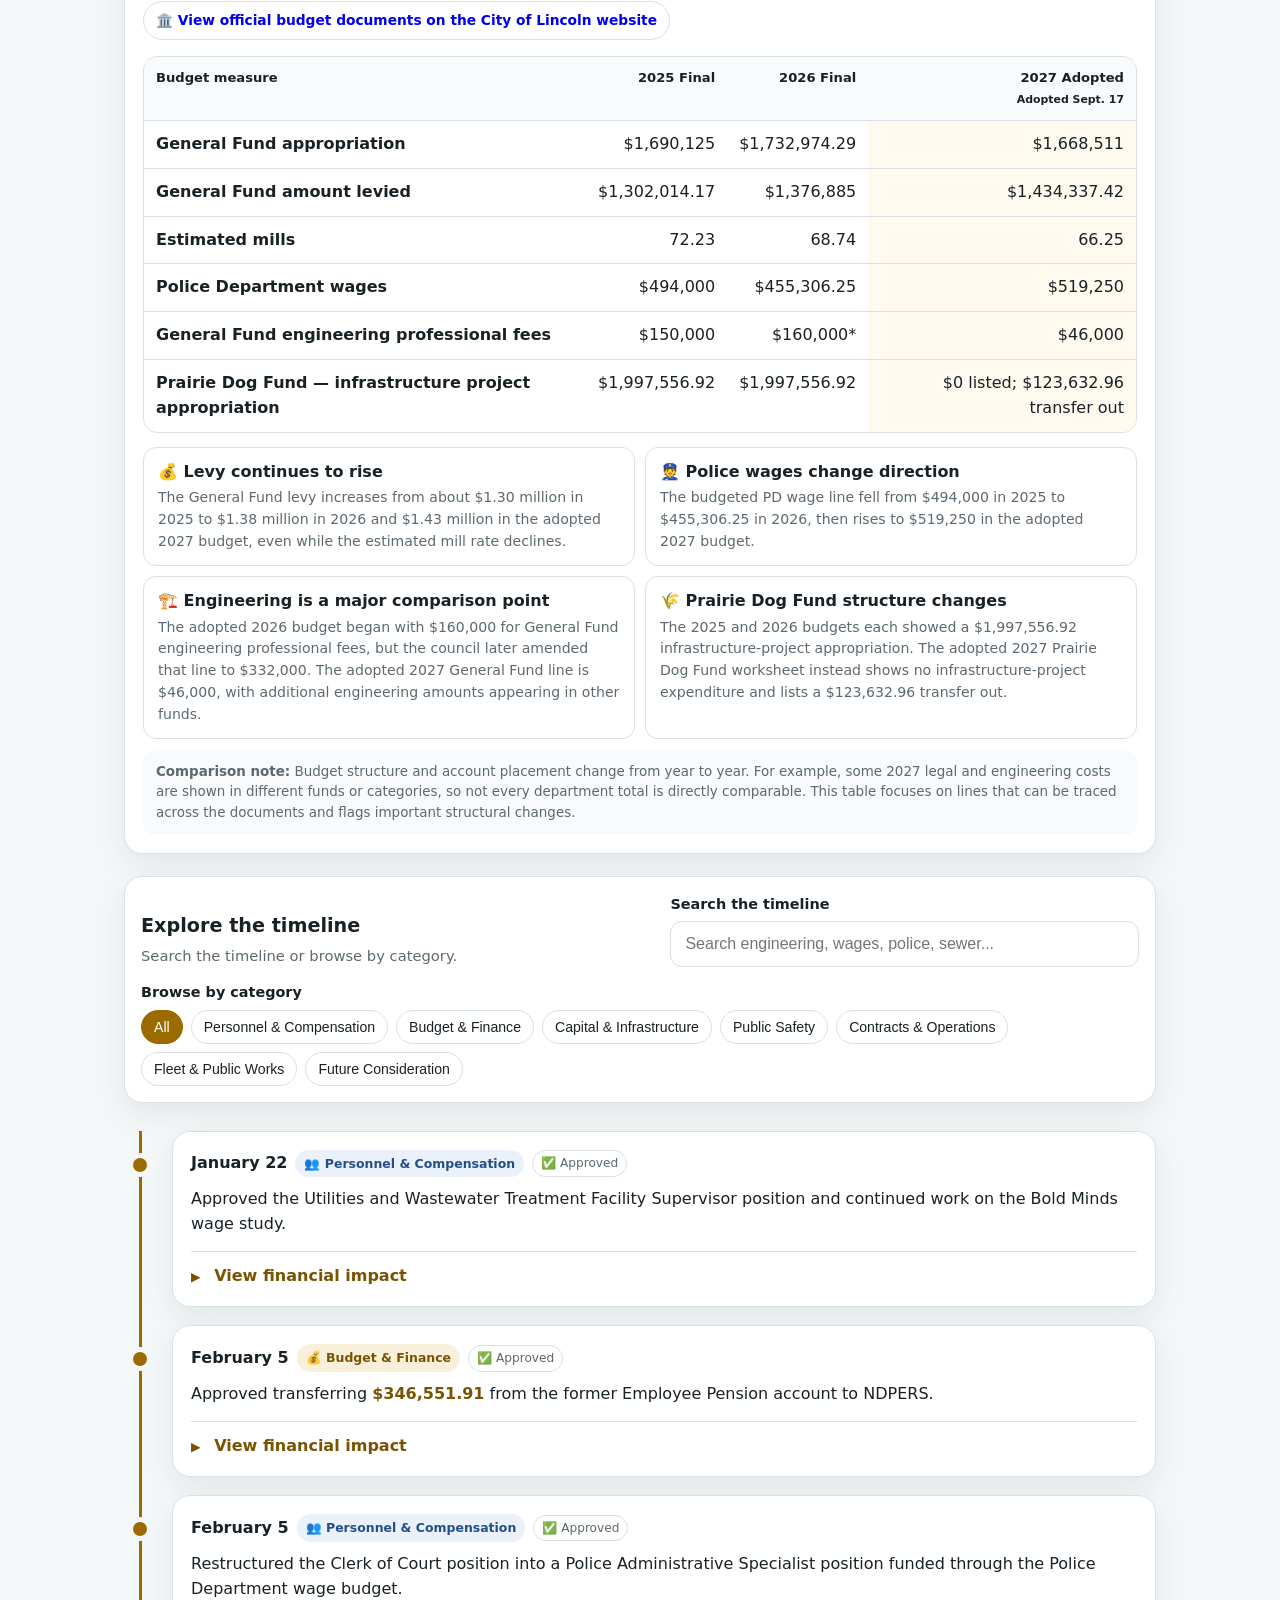
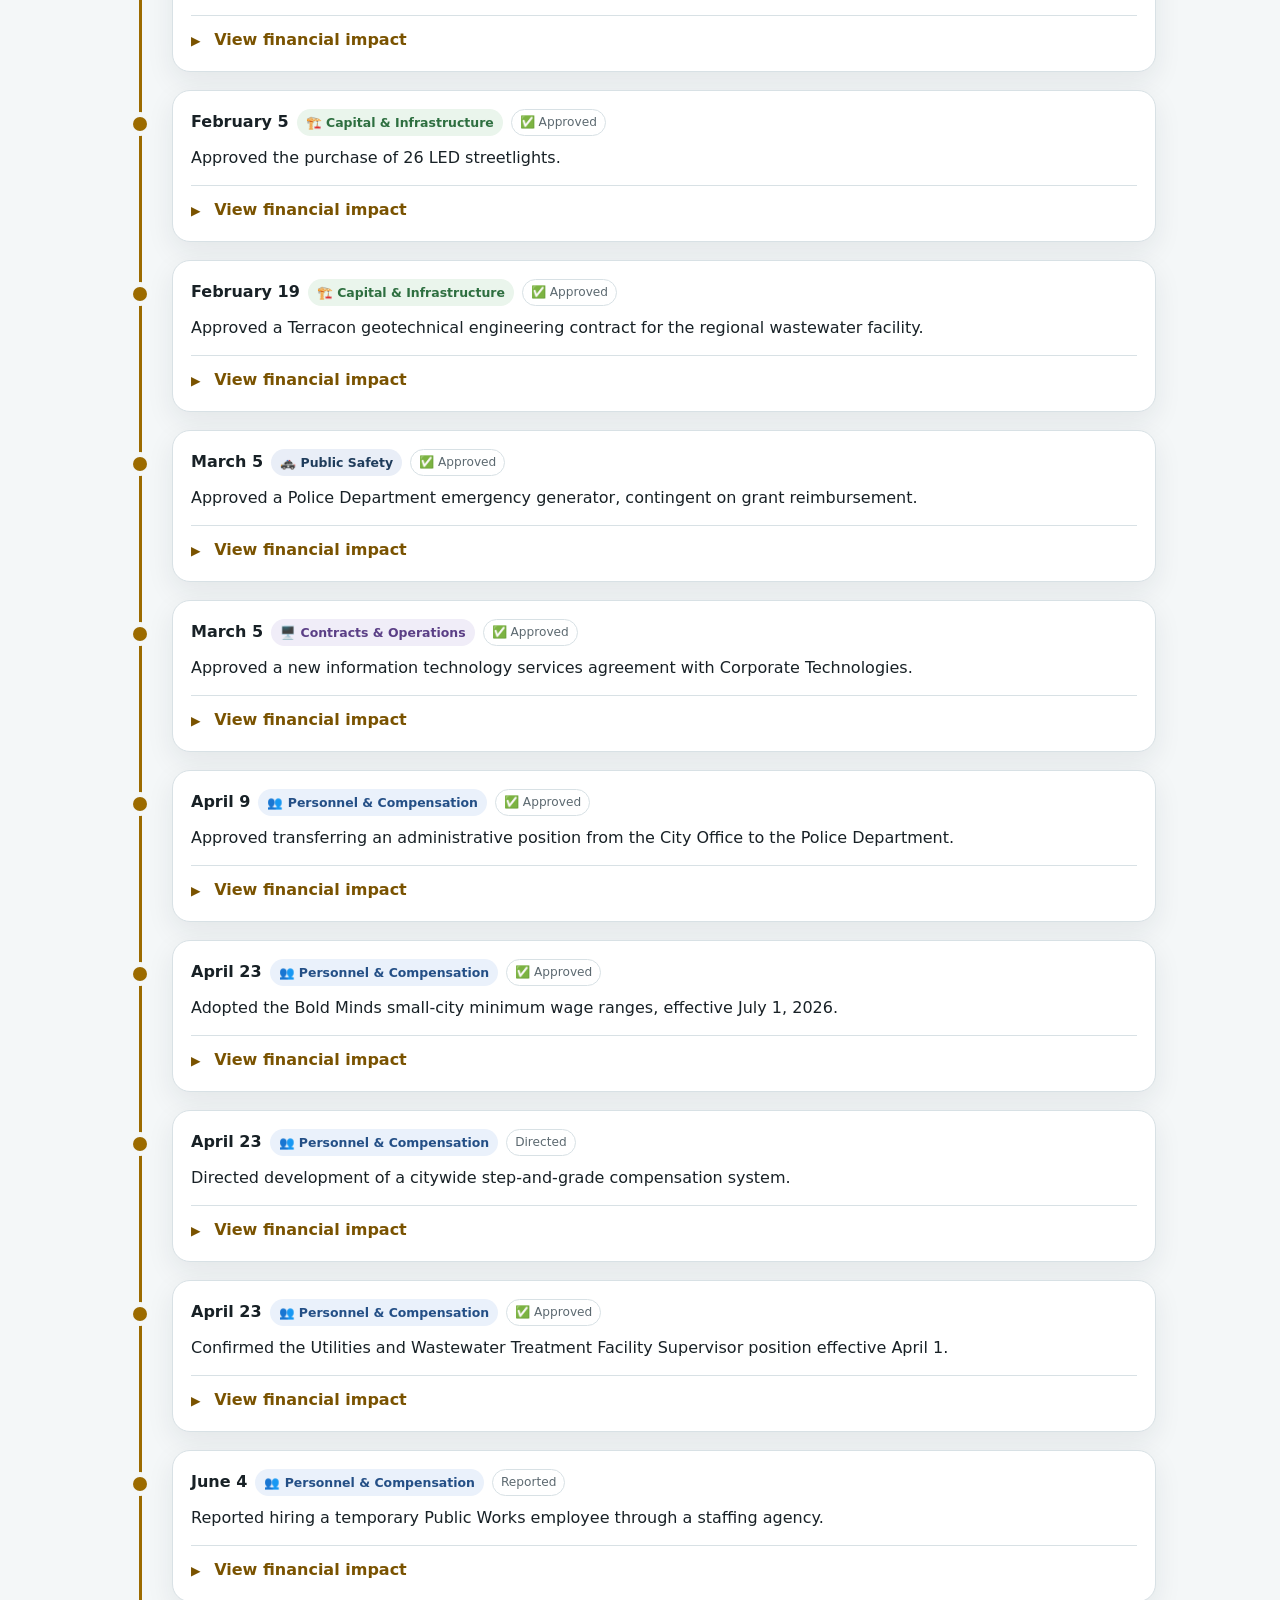
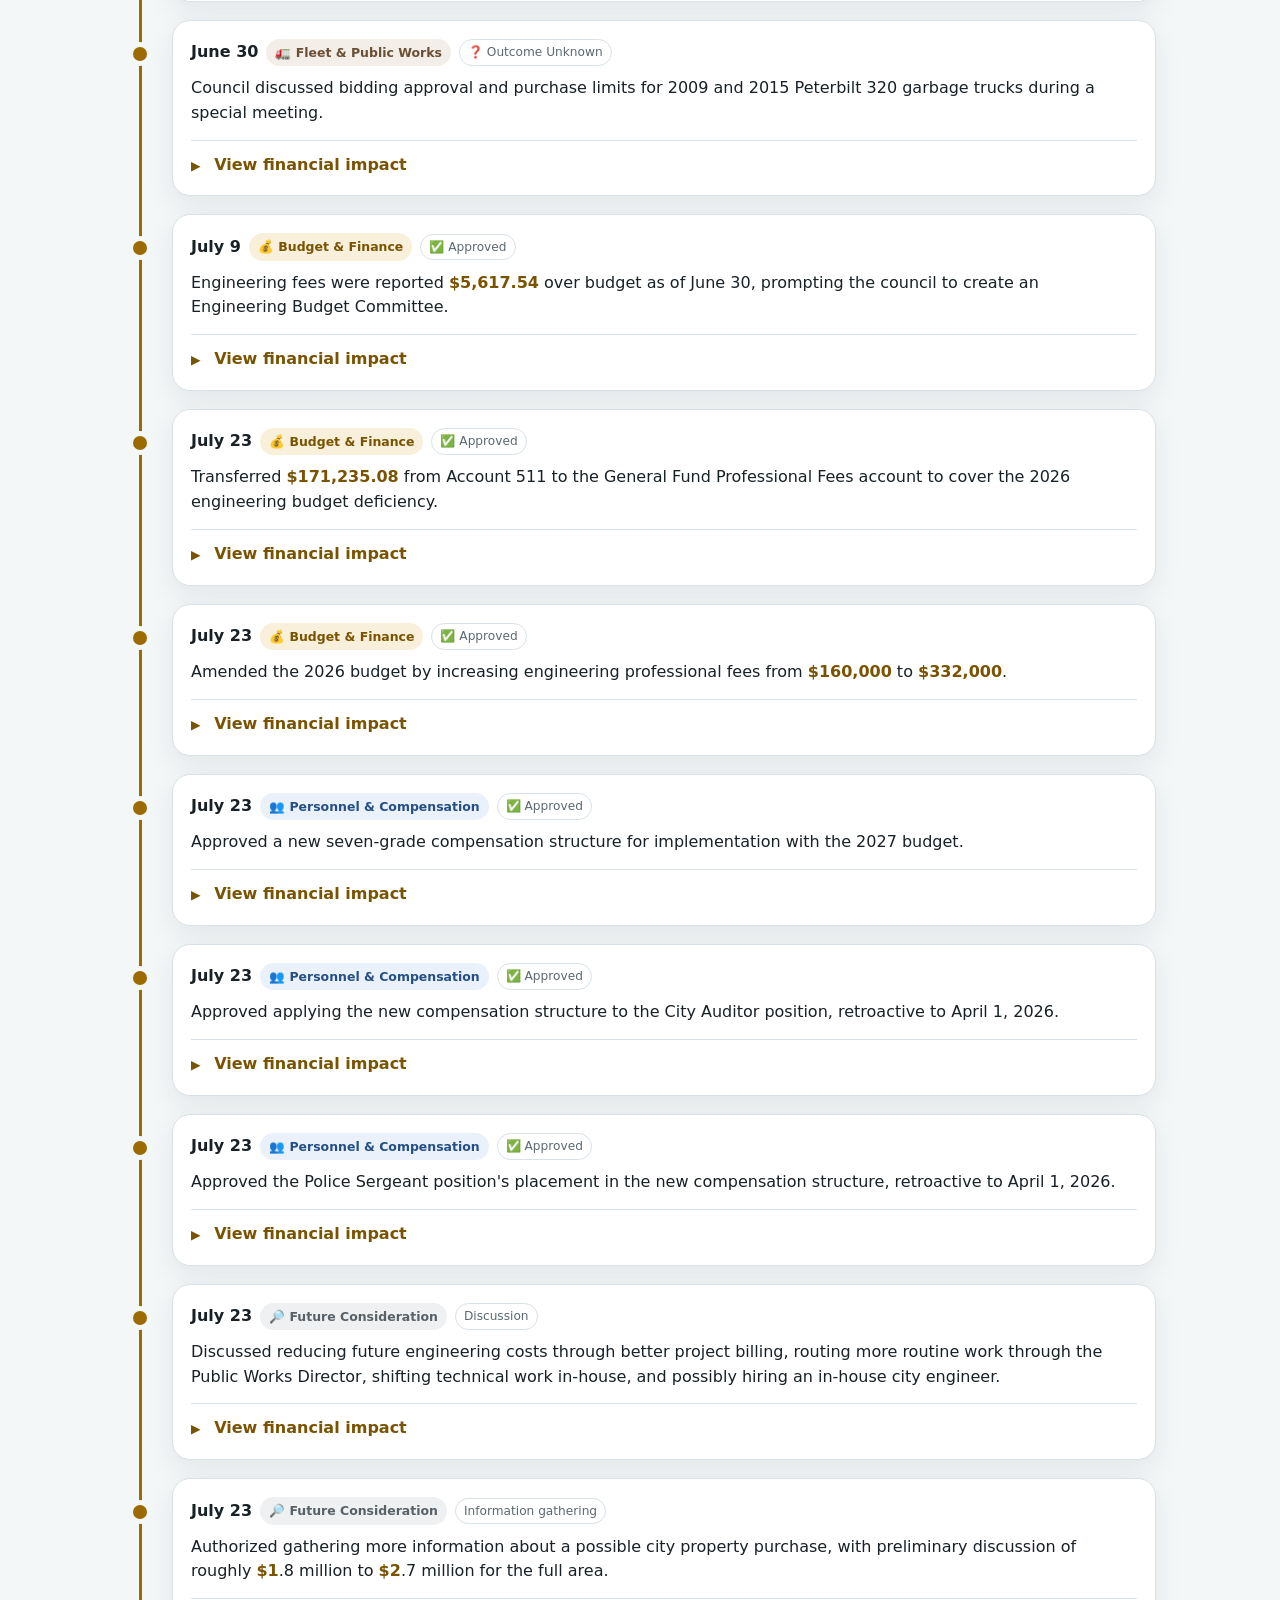
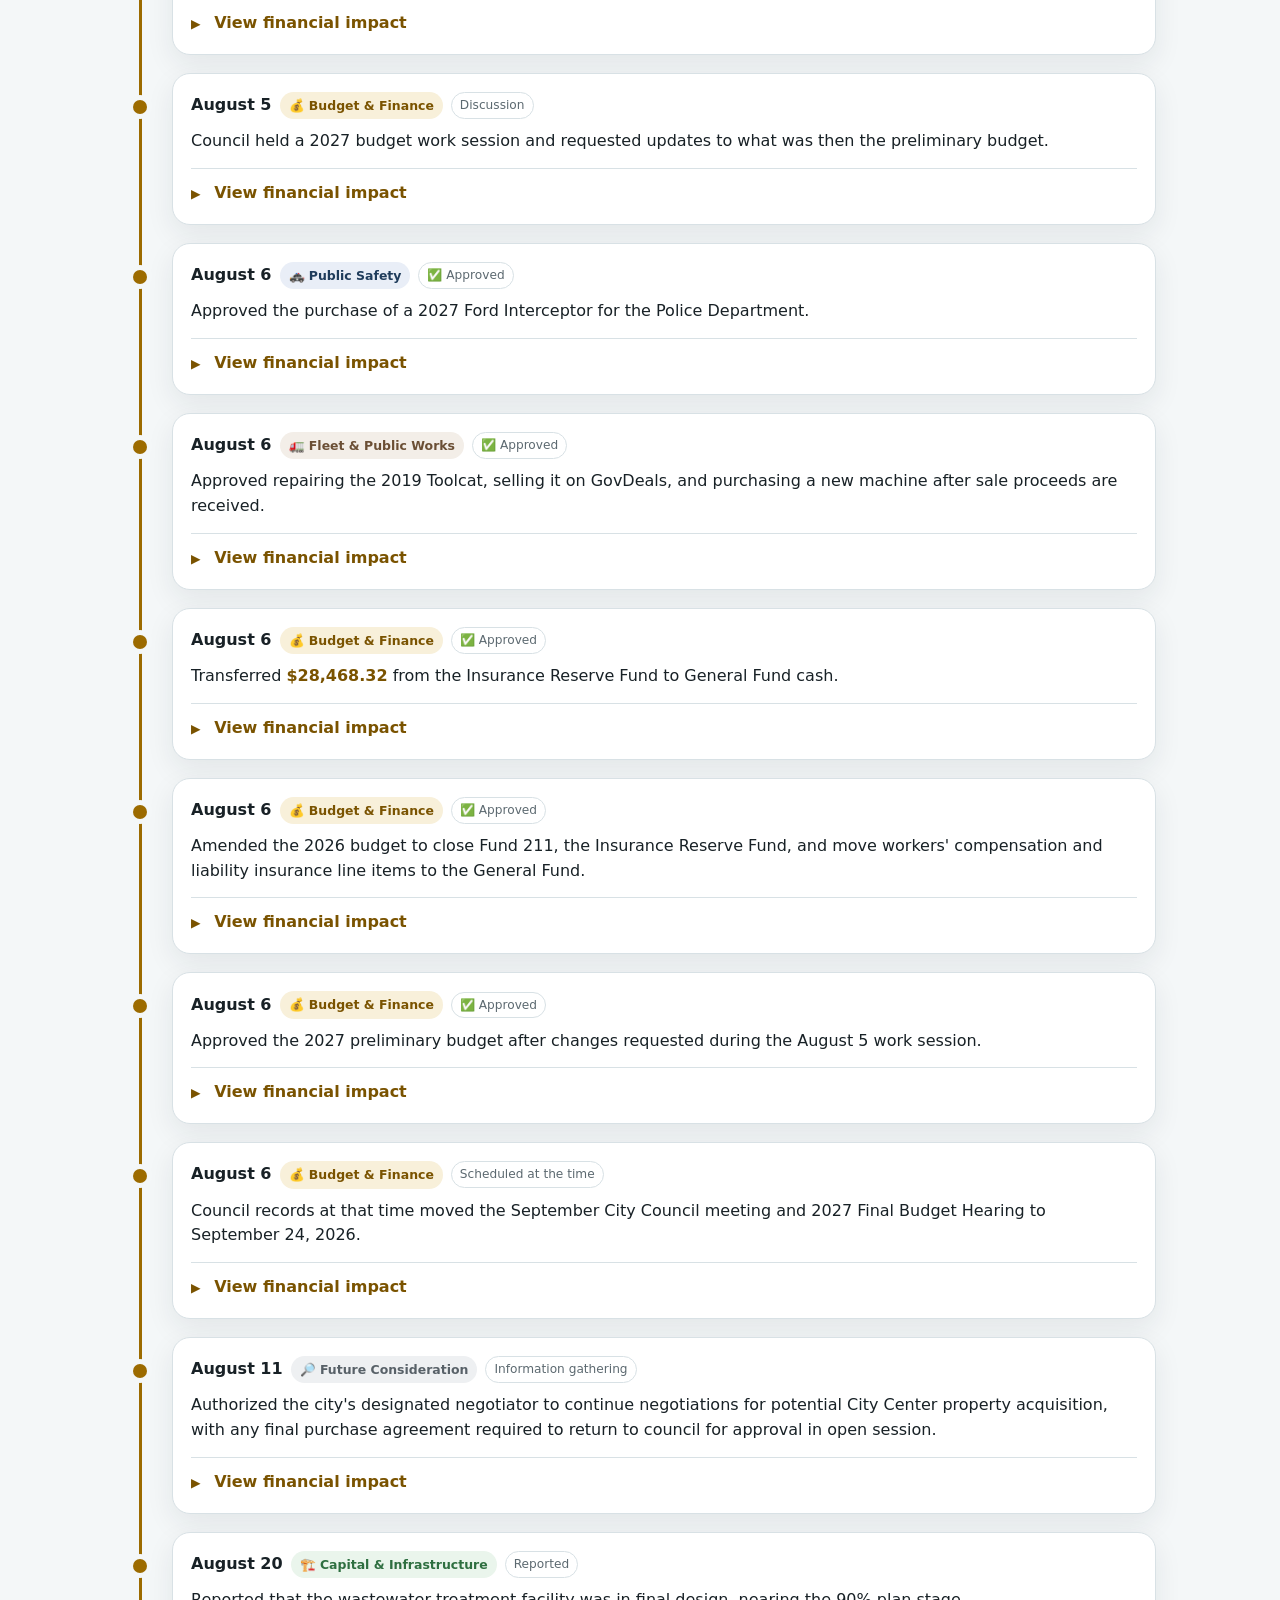
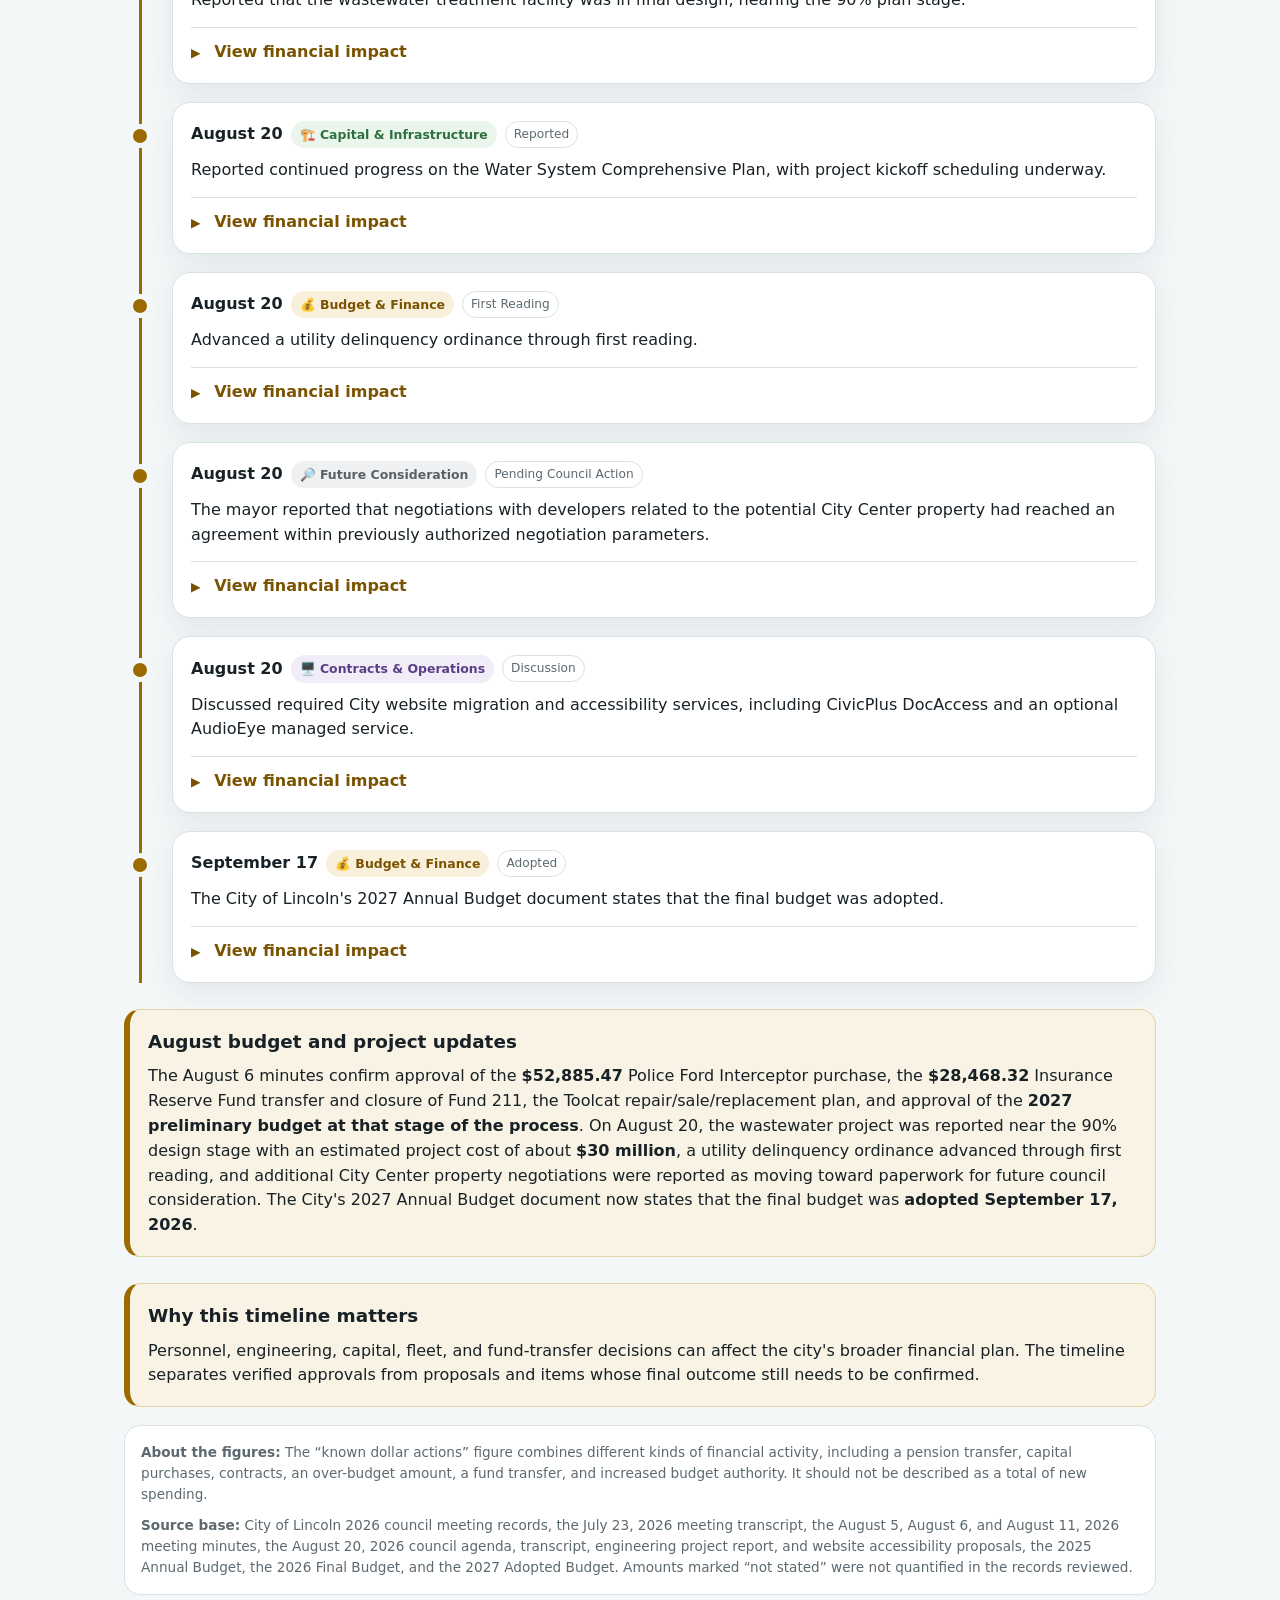
==== commit b9d8e885: "Add files via upload" ====
--- a/index.html
+++ b/index.html
@@ -282,7 +282,7 @@
       color:var(--muted);
       font-size:.93rem;
     }
-    .prelim-badge {
+    .budget-badge {
       display:inline-block;
       margin-bottom:10px;
       padding:4px 9px;
@@ -428,7 +428,7 @@
       font-size:.82rem;
     }
     .compare-table tbody tr:last-child td { border-bottom:0; }
-    .prelim-col { background:#fffaf0; }
+    .current-budget-col { background:#fffaf0; }
     .change-notes {
       display:grid;
       gap:10px;
@@ -525,9 +525,10 @@
     </section>
 
 
-    <section class="snapshot" aria-labelledby="prelim-budget-title">
-      <span class="prelim-badge">2027 Adopted Budget</span>
-      <h2 id="prelim-budget-title">What the adopted 2027 budget shows</h2>
+    <section class="snapshot" aria-labelledby="adopted-budget-title">
+      <span class="budget-badge">2027 Adopted Budget</span>
+      <p style="margin:0 0 10px;font-weight:800;color:#24543d;">FINAL STATUS: Adopted September 17, 2026</p>
+      <h2 id="adopted-budget-title">What the adopted 2027 budget shows</h2>
       <p class="snapshot-intro">These figures are from the City of Lincoln's adopted 2027 Annual Budget. The budget document states that it was adopted on September 17, 2026.</p>
 
       <div class="prairie-spotlight">
@@ -681,7 +682,7 @@
 
 
     <section class="deep-dive" aria-labelledby="deep-dive-title">
-      <span class="prelim-badge">3-Year Budget Comparison</span>
+      <span class="budget-badge">3-Year Budget Comparison</span>
       <h2 id="deep-dive-title">Want to dig deeper? Compare the 2025, 2026 and 2027 adopted budgets</h2>
       <p class="deep-dive-intro">This section puts comparable headline figures side by side so residents can see where the budget is changing. All three columns now reflect adopted budgets. For the original budget documents, use the City of Lincoln's official document library.</p>
 
@@ -696,7 +697,7 @@
               <th>Budget measure</th>
               <th>2025 Final</th>
               <th>2026 Final</th>
-              <th class="prelim-col">2027 Adopted<br><small>Adopted Sept. 17</small></th>
+              <th class="current-budget-col">2027 Adopted<br><small>Adopted Sept. 17</small></th>
             </tr>
           </thead>
           <tbody>
@@ -704,37 +705,37 @@
               <td><strong>General Fund appropriation</strong></td>
               <td>$1,690,125</td>
               <td>$1,732,974.29</td>
-              <td class="prelim-col">$1,668,511</td>
+              <td class="current-budget-col">$1,668,511</td>
             </tr>
             <tr>
               <td><strong>General Fund amount levied</strong></td>
               <td>$1,302,014.17</td>
               <td>$1,376,885</td>
-              <td class="prelim-col">$1,434,337.42</td>
+              <td class="current-budget-col">$1,434,337.42</td>
             </tr>
             <tr>
               <td><strong>Estimated mills</strong></td>
               <td>72.23</td>
               <td>68.74</td>
-              <td class="prelim-col">66.25</td>
+              <td class="current-budget-col">66.25</td>
             </tr>
             <tr>
               <td><strong>Police Department wages</strong></td>
               <td>$494,000</td>
               <td>$455,306.25</td>
-              <td class="prelim-col">$519,250</td>
+              <td class="current-budget-col">$519,250</td>
             </tr>
             <tr>
               <td><strong>General Fund engineering professional fees</strong></td>
               <td>$150,000</td>
               <td>$160,000*</td>
-              <td class="prelim-col">$46,000</td>
+              <td class="current-budget-col">$46,000</td>
             </tr>
             <tr>
               <td><strong>Prairie Dog Fund — infrastructure project appropriation</strong></td>
               <td>$1,997,556.92</td>
               <td>$1,997,556.92</td>
-              <td class="prelim-col">$0 listed; $123,632.96 transfer out</td>
+              <td class="current-budget-col">$0 listed; $123,632.96 transfer out</td>
             </tr>
           </tbody>
         </table>
@@ -786,7 +787,7 @@
 
     <section class="callout">
       <h2>August budget and project updates</h2>
-      <p>The August 6 minutes confirm approval of the <strong>$52,885.47</strong> Police Ford Interceptor purchase, the <strong>$28,468.32</strong> Insurance Reserve Fund transfer and closure of Fund 211, the Toolcat repair/sale/replacement plan, and the <strong>2027 preliminary budget</strong>. On August 20, the wastewater project was reported near the 90% design stage with an estimated project cost of about <strong>$30 million</strong>, a utility delinquency ordinance advanced through first reading, and additional City Center property negotiations were reported as moving toward paperwork for future council consideration. The City's 2027 Annual Budget document now states that the final budget was <strong>adopted September 17, 2026</strong>.</p>
+      <p>The August 6 minutes confirm approval of the <strong>$52,885.47</strong> Police Ford Interceptor purchase, the <strong>$28,468.32</strong> Insurance Reserve Fund transfer and closure of Fund 211, the Toolcat repair/sale/replacement plan, and approval of the <strong>2027 preliminary budget at that stage of the process</strong>. On August 20, the wastewater project was reported near the 90% design stage with an estimated project cost of about <strong>$30 million</strong>, a utility delinquency ordinance advanced through first reading, and additional City Center property negotiations were reported as moving toward paperwork for future council consideration. The City's 2027 Annual Budget document now states that the final budget was <strong>adopted September 17, 2026</strong>.</p>
     </section>
 
     <section class="callout">
@@ -801,7 +802,7 @@
   </main>
 
   <script>
-    const events = [{"date": "2026-01-22", "display": "January 22", "category": "Personnel & Compensation", "action": "Approved the Utilities and Wastewater Treatment Facility Supervisor position and continued work on the Bold Minds wage study.", "impact": "Ongoing personnel costs; total amount not stated.", "why": "Started staffing and compensation changes that continued throughout 2026.", "amount": null, "status": "Approved"}, {"date": "2026-02-05", "display": "February 5", "category": "Budget & Finance", "action": "Approved transferring $346,551.91 from the former Employee Pension account to NDPERS.", "impact": "$346,551.91 transfer.", "why": "A significant movement of city funds related to employee retirement obligations. This was a transfer, not new spending.", "amount": 346551.91, "status": "Approved"}, {"date": "2026-02-05", "display": "February 5", "category": "Personnel & Compensation", "action": "Restructured the Clerk of Court position into a Police Administrative Specialist position funded through the Police Department wage budget.", "impact": "Ongoing salary and benefit costs; total amount not stated.", "why": "Changed the city staffing structure and how personnel costs are assigned.", "amount": null, "status": "Approved"}, {"date": "2026-02-05", "display": "February 5", "category": "Capital & Infrastructure", "action": "Approved the purchase of 26 LED streetlights.", "impact": "$6,500 one-time purchase.", "why": "A capital improvement that may also affect future energy and maintenance costs.", "amount": 6500, "status": "Approved"}, {"date": "2026-02-19", "display": "February 19", "category": "Capital & Infrastructure", "action": "Approved a Terracon geotechnical engineering contract for the regional wastewater facility.", "impact": "$14,450 contract.", "why": "Continued design and site work for one of the city's largest infrastructure projects.", "amount": 14450, "status": "Approved"}, {"date": "2026-03-05", "display": "March 5", "category": "Public Safety", "action": "Approved a Police Department emergency generator, contingent on grant reimbursement.", "impact": "$130,337.62 project; up to $110,000 expected from grant funding.", "why": "A major emergency-operations investment. The expected local share was about $20,337.62 before any additional costs.", "amount": 130337.62, "status": "Approved"}, {"date": "2026-03-05", "display": "March 5", "category": "Contracts & Operations", "action": "Approved a new information technology services agreement with Corporate Technologies.", "impact": "Ongoing contract cost; amount not stated in the meeting record reviewed.", "why": "Creates a continuing operating expense for city technology services.", "amount": null, "status": "Approved"}, {"date": "2026-04-09", "display": "April 9", "category": "Personnel & Compensation", "action": "Approved transferring an administrative position from the City Office to the Police Department.", "impact": "Departmental personnel-budget reallocation.", "why": "Shifted staffing resources without necessarily adding a new city employee.", "amount": null, "status": "Approved"}, {"date": "2026-04-23", "display": "April 23", "category": "Personnel & Compensation", "action": "Adopted the Bold Minds small-city minimum wage ranges, effective July 1, 2026.", "impact": "Ongoing payroll impact; total amount not stated.", "why": "Established new minimum pay ranges across city positions.", "amount": null, "status": "Approved"}, {"date": "2026-04-23", "display": "April 23", "category": "Personnel & Compensation", "action": "Directed development of a citywide step-and-grade compensation system.", "impact": "Long-term payroll impact still being developed.", "why": "Created the framework later used for the proposed 2027 compensation structure.", "amount": null, "status": "Directed"}, {"date": "2026-04-23", "display": "April 23", "category": "Personnel & Compensation", "action": "Confirmed the Utilities and Wastewater Treatment Facility Supervisor position effective April 1.", "impact": "Ongoing personnel cost.", "why": "Put the supervisory staffing change into effect during 2026.", "amount": null, "status": "Approved"}, {"date": "2026-06-04", "display": "June 4", "category": "Personnel & Compensation", "action": "Reported hiring a temporary Public Works employee through a staffing agency.", "impact": "Temporary personnel expense; amount not stated.", "why": "Added a short-term staffing cost to support city operations.", "amount": null, "status": "Reported"}, {"date": "2026-06-30", "display": "June 30", "category": "Fleet & Public Works", "action": "Council discussed bidding approval and purchase limits for 2009 and 2015 Peterbilt 320 garbage trucks during a special meeting.", "impact": "Purchase amount and final council action could not be verified from the meeting records reviewed.", "why": "Fleet replacement can represent a significant capital expense. The available record documents discussion of the proposed purchase but does not show a final approval.", "amount": null, "status": "Outcome Unknown"}, {"date": "2026-07-09", "display": "July 9", "category": "Budget & Finance", "action": "Engineering fees were reported $5,617.54 over budget as of June 30, prompting the council to create an Engineering Budget Committee.", "impact": "$5,617.54 over budget at that point.", "why": "The committee was created to review the budget deficiency and recommend solutions. This led directly to the July 23 fund transfer and budget amendment.", "amount": 5617.54, "status": "Approved"}, {"date": "2026-07-23", "display": "July 23", "category": "Budget & Finance", "action": "Transferred $171,235.08 from Account 511 to the General Fund Professional Fees account to cover the 2026 engineering budget deficiency.", "impact": "$171,235.08 transfer.", "why": "A major midyear transfer used to cover engineering costs beyond the adopted budget. The committee reported that costs had already exceeded budget midway through the year.", "amount": 171235.08, "status": "Approved"}, {"date": "2026-07-23", "display": "July 23", "category": "Budget & Finance", "action": "Amended the 2026 budget by increasing engineering professional fees from $160,000 to $332,000.", "impact": "$172,000 increase in budget authority.", "why": "More than doubled the engineering line item during the fiscal year. Council discussion indicated engineering expenses could effectively double by year-end without operational changes.", "amount": 172000, "status": "Approved"}, {"date": "2026-07-23", "display": "July 23", "category": "Personnel & Compensation", "action": "Approved a new seven-grade compensation structure for implementation with the 2027 budget.", "impact": "Long-term payroll impact; exact total not provided in the transcript.", "why": "The structure was based on wage analysis and was described as a framework the council would review annually rather than a permanent schedule.", "amount": null, "status": "Approved"}, {"date": "2026-07-23", "display": "July 23", "category": "Personnel & Compensation", "action": "Approved applying the new compensation structure to the City Auditor position, retroactive to April 1, 2026.", "impact": "Retroactive 2026 wage adjustment; amount not stated.", "why": "This was one of two positions receiving retroactive implementation of the new compensation structure before the full 2027 plan takes effect.", "amount": null, "status": "Approved"}, {"date": "2026-07-23", "display": "July 23", "category": "Personnel & Compensation", "action": "Approved the Police Sergeant position's placement in the new compensation structure, retroactive to April 1, 2026.", "impact": "Retroactive 2026 wage adjustment; amount not stated.", "why": "This was one of two positions receiving retroactive implementation of the new compensation structure before the full 2027 plan takes effect.", "amount": null, "status": "Approved"}, {"date": "2026-07-23", "display": "July 23", "category": "Future Consideration", "action": "Discussed reducing future engineering costs through better project billing, routing more routine work through the Public Works Director, shifting technical work in-house, and possibly hiring an in-house city engineer.", "impact": "Future budget impact unknown; no action taken.", "why": "These ideas could change how engineering costs are assigned and whether the city relies more on employees or outside consultants. No final action was taken.", "amount": null, "status": "Discussion"}, {"date": "2026-07-23", "display": "July 23", "category": "Future Consideration", "action": "Authorized gathering more information about a possible city property purchase, with preliminary discussion of roughly $1.8 million to $2.7 million for the full area.", "impact": "Potential future capital commitment; no purchase approved.", "why": "Shows a significant possible future spending decision that was not yet part of an adopted purchase.", "amount": null, "status": "Information gathering"}, {"date": "2026-08-05", "display": "August 5", "category": "Budget & Finance", "action": "Council held a 2027 budget work session and requested general updates to the preliminary budget.", "impact": "No budget action was taken at the work session.", "why": "This was the working session immediately before council consideration of the 2027 preliminary budget.", "amount": null, "status": "Discussion"}, {"date": "2026-08-06", "display": "August 6", "category": "Public Safety", "action": "Approved the purchase of a 2027 Ford Interceptor for the Police Department.", "impact": "$52,885.47 proposed purchase amount documented in the agenda materials.", "why": "The purchase moved from a proposed fleet expenditure to an approved council action.", "amount": 52885.47, "status": "Approved"}, {"date": "2026-08-06", "display": "August 6", "category": "Fleet & Public Works", "action": "Approved repairing the 2019 Toolcat, selling it on GovDeals, and purchasing a new machine after sale proceeds are received.", "impact": "Earlier agenda materials estimated about $6,000 for repair; a new machine was listed at $38,318 with trade-in or $68,319 without trade. Final sale proceeds are not yet known.", "why": "The council selected a repair-and-sell path rather than an immediate trade-in, with the new purchase dependent on receiving proceeds from the GovDeals sale.", "amount": null, "status": "Approved"}, {"date": "2026-08-06", "display": "August 6", "category": "Budget & Finance", "action": "Transferred $28,468.32 from the Insurance Reserve Fund to General Fund cash.", "impact": "$28,468.32 fund transfer.", "why": "The transfer was part of closing the separate Insurance Reserve Fund and reorganizing how insurance costs are carried in the budget.", "amount": 28468.32, "status": "Approved"}, {"date": "2026-08-06", "display": "August 6", "category": "Budget & Finance", "action": "Amended the 2026 budget to close Fund 211, the Insurance Reserve Fund, and move workers' compensation and liability insurance line items to the General Fund.", "impact": "Changes the accounting location of ongoing insurance expenditures; the closure was effective August 6, 2026.", "why": "This is a structural budget change that eliminates a separate fund and consolidates those costs within the General Fund.", "amount": null, "status": "Approved"}, {"date": "2026-08-06", "display": "August 6", "category": "Budget & Finance", "action": "Approved the 2027 preliminary budget after changes requested during the August 5 work session.", "impact": "Establishes the council-approved preliminary framework for the 2027 budget; final adoption has not yet occurred.", "why": "This moves the budget from working draft to an approved preliminary budget that can still change before the final budget hearing.", "amount": null, "status": "Approved"}, {"date": "2026-08-06", "display": "August 6", "category": "Budget & Finance", "action": "Council records at that time moved the September City Council meeting and 2027 Final Budget Hearing to September 24, 2026.", "impact": "No direct expenditure.", "why": "This was the scheduled date reflected in the August 6 records. The later 2027 Annual Budget document states the budget was adopted September 17, 2026.", "amount": null, "status": "Scheduled at the time"}, {"date": "2026-08-11", "display": "August 11", "category": "Future Consideration", "action": "Authorized the city's designated negotiator to continue negotiations for potential City Center property acquisition, with any final purchase agreement required to return to council for approval in open session.", "impact": "Potential future capital commitment; no property purchase or final purchase price was approved.", "why": "The city moved from information gathering into continued property negotiations, but a final acquisition still requires a separate council vote.", "amount": null, "status": "Information gathering"}, {"date": "2026-08-20", "display": "August 20", "category": "Capital & Infrastructure", "action": "Reported that the wastewater treatment facility was in final design, nearing the 90% plan stage.", "impact": "The engineering project report said the project cost remained around $30 million, subject to change over the coming months.", "why": "The project remains one of the city's largest planned capital commitments. The schedule showed bid advertising in September, bid opening and award in October, and construction starting in November.", "amount": 30000000, "status": "Reported"}, {"date": "2026-08-20", "display": "August 20", "category": "Capital & Infrastructure", "action": "Reported continued progress on the Water System Comprehensive Plan, with project kickoff scheduling underway.", "impact": "No new expenditure was approved at this meeting.", "why": "The plan is intended to assess current water-system conditions, identify near- and long-term needs, rank improvements, and position future projects for outside funding.", "amount": null, "status": "Reported"}, {"date": "2026-08-20", "display": "August 20", "category": "Budget & Finance", "action": "Advanced a utility delinquency ordinance through first reading.", "impact": "No direct appropriation. The proposed ordinance would give the city additional collection tools for delinquent utility accounts, including civil action, property liens, and special assessments.", "why": "This could affect how the city recovers unpaid utility charges and reduce the amount of delinquent utility revenue left uncollected.", "amount": null, "status": "First Reading"}, {"date": "2026-08-20", "display": "August 20", "category": "Future Consideration", "action": "The mayor reported that negotiations with developers related to the potential City Center property had reached an agreement within previously authorized negotiation parameters.", "impact": "Potential future capital commitment; no purchase agreement or purchase amount was approved at this meeting.", "why": "The city attorney was expected to prepare paperwork for presentation to the council, so a final property acquisition still requires further council action.", "amount": null, "status": "Pending Council Action"}, {"date": "2026-08-20", "display": "August 20", "category": "Contracts & Operations", "action": "Discussed required City website migration and accessibility services, including CivicPlus DocAccess and an optional AudioEye managed service.", "impact": "DocAccess-only quote: $5,361.80 initial term and $3,861.80 annual recurring service. DocAccess plus AudioEye quote: $9,061.80 initial term and $7,061.80 annual recurring service.", "why": "The city must migrate from its current website platform and is evaluating accessibility options that could create both one-time and recurring operating costs. No final purchase action was documented during the discussion.", "amount": null, "status": "Discussion"}, {"date": "2026-09-17", "display": "September 17", "category": "Budget & Finance", "action": "The City of Lincoln's 2027 Annual Budget document states that the final budget was adopted.", "impact": "General Fund final appropriation: $1,668,511; amount levied: $1,434,337.42; estimated mill rate: 66.25.", "why": "This moves the 2027 budget from the preliminary stage to the city's adopted annual budget.", "amount": null, "status": "Adopted"}];
+    const events = [{"date": "2026-01-22", "display": "January 22", "category": "Personnel & Compensation", "action": "Approved the Utilities and Wastewater Treatment Facility Supervisor position and continued work on the Bold Minds wage study.", "impact": "Ongoing personnel costs; total amount not stated.", "why": "Started staffing and compensation changes that continued throughout 2026.", "amount": null, "status": "Approved"}, {"date": "2026-02-05", "display": "February 5", "category": "Budget & Finance", "action": "Approved transferring $346,551.91 from the former Employee Pension account to NDPERS.", "impact": "$346,551.91 transfer.", "why": "A significant movement of city funds related to employee retirement obligations. This was a transfer, not new spending.", "amount": 346551.91, "status": "Approved"}, {"date": "2026-02-05", "display": "February 5", "category": "Personnel & Compensation", "action": "Restructured the Clerk of Court position into a Police Administrative Specialist position funded through the Police Department wage budget.", "impact": "Ongoing salary and benefit costs; total amount not stated.", "why": "Changed the city staffing structure and how personnel costs are assigned.", "amount": null, "status": "Approved"}, {"date": "2026-02-05", "display": "February 5", "category": "Capital & Infrastructure", "action": "Approved the purchase of 26 LED streetlights.", "impact": "$6,500 one-time purchase.", "why": "A capital improvement that may also affect future energy and maintenance costs.", "amount": 6500, "status": "Approved"}, {"date": "2026-02-19", "display": "February 19", "category": "Capital & Infrastructure", "action": "Approved a Terracon geotechnical engineering contract for the regional wastewater facility.", "impact": "$14,450 contract.", "why": "Continued design and site work for one of the city's largest infrastructure projects.", "amount": 14450, "status": "Approved"}, {"date": "2026-03-05", "display": "March 5", "category": "Public Safety", "action": "Approved a Police Department emergency generator, contingent on grant reimbursement.", "impact": "$130,337.62 project; up to $110,000 expected from grant funding.", "why": "A major emergency-operations investment. The expected local share was about $20,337.62 before any additional costs.", "amount": 130337.62, "status": "Approved"}, {"date": "2026-03-05", "display": "March 5", "category": "Contracts & Operations", "action": "Approved a new information technology services agreement with Corporate Technologies.", "impact": "Ongoing contract cost; amount not stated in the meeting record reviewed.", "why": "Creates a continuing operating expense for city technology services.", "amount": null, "status": "Approved"}, {"date": "2026-04-09", "display": "April 9", "category": "Personnel & Compensation", "action": "Approved transferring an administrative position from the City Office to the Police Department.", "impact": "Departmental personnel-budget reallocation.", "why": "Shifted staffing resources without necessarily adding a new city employee.", "amount": null, "status": "Approved"}, {"date": "2026-04-23", "display": "April 23", "category": "Personnel & Compensation", "action": "Adopted the Bold Minds small-city minimum wage ranges, effective July 1, 2026.", "impact": "Ongoing payroll impact; total amount not stated.", "why": "Established new minimum pay ranges across city positions.", "amount": null, "status": "Approved"}, {"date": "2026-04-23", "display": "April 23", "category": "Personnel & Compensation", "action": "Directed development of a citywide step-and-grade compensation system.", "impact": "Long-term payroll impact still being developed.", "why": "Created the framework later used for the proposed 2027 compensation structure.", "amount": null, "status": "Directed"}, {"date": "2026-04-23", "display": "April 23", "category": "Personnel & Compensation", "action": "Confirmed the Utilities and Wastewater Treatment Facility Supervisor position effective April 1.", "impact": "Ongoing personnel cost.", "why": "Put the supervisory staffing change into effect during 2026.", "amount": null, "status": "Approved"}, {"date": "2026-06-04", "display": "June 4", "category": "Personnel & Compensation", "action": "Reported hiring a temporary Public Works employee through a staffing agency.", "impact": "Temporary personnel expense; amount not stated.", "why": "Added a short-term staffing cost to support city operations.", "amount": null, "status": "Reported"}, {"date": "2026-06-30", "display": "June 30", "category": "Fleet & Public Works", "action": "Council discussed bidding approval and purchase limits for 2009 and 2015 Peterbilt 320 garbage trucks during a special meeting.", "impact": "Purchase amount and final council action could not be verified from the meeting records reviewed.", "why": "Fleet replacement can represent a significant capital expense. The available record documents discussion of the proposed purchase but does not show a final approval.", "amount": null, "status": "Outcome Unknown"}, {"date": "2026-07-09", "display": "July 9", "category": "Budget & Finance", "action": "Engineering fees were reported $5,617.54 over budget as of June 30, prompting the council to create an Engineering Budget Committee.", "impact": "$5,617.54 over budget at that point.", "why": "The committee was created to review the budget deficiency and recommend solutions. This led directly to the July 23 fund transfer and budget amendment.", "amount": 5617.54, "status": "Approved"}, {"date": "2026-07-23", "display": "July 23", "category": "Budget & Finance", "action": "Transferred $171,235.08 from Account 511 to the General Fund Professional Fees account to cover the 2026 engineering budget deficiency.", "impact": "$171,235.08 transfer.", "why": "A major midyear transfer used to cover engineering costs beyond the adopted budget. The committee reported that costs had already exceeded budget midway through the year.", "amount": 171235.08, "status": "Approved"}, {"date": "2026-07-23", "display": "July 23", "category": "Budget & Finance", "action": "Amended the 2026 budget by increasing engineering professional fees from $160,000 to $332,000.", "impact": "$172,000 increase in budget authority.", "why": "More than doubled the engineering line item during the fiscal year. Council discussion indicated engineering expenses could effectively double by year-end without operational changes.", "amount": 172000, "status": "Approved"}, {"date": "2026-07-23", "display": "July 23", "category": "Personnel & Compensation", "action": "Approved a new seven-grade compensation structure for implementation with the 2027 budget.", "impact": "Long-term payroll impact; exact total not provided in the transcript.", "why": "The structure was based on wage analysis and was described as a framework the council would review annually rather than a permanent schedule.", "amount": null, "status": "Approved"}, {"date": "2026-07-23", "display": "July 23", "category": "Personnel & Compensation", "action": "Approved applying the new compensation structure to the City Auditor position, retroactive to April 1, 2026.", "impact": "Retroactive 2026 wage adjustment; amount not stated.", "why": "This was one of two positions receiving retroactive implementation of the new compensation structure before the full 2027 plan takes effect.", "amount": null, "status": "Approved"}, {"date": "2026-07-23", "display": "July 23", "category": "Personnel & Compensation", "action": "Approved the Police Sergeant position's placement in the new compensation structure, retroactive to April 1, 2026.", "impact": "Retroactive 2026 wage adjustment; amount not stated.", "why": "This was one of two positions receiving retroactive implementation of the new compensation structure before the full 2027 plan takes effect.", "amount": null, "status": "Approved"}, {"date": "2026-07-23", "display": "July 23", "category": "Future Consideration", "action": "Discussed reducing future engineering costs through better project billing, routing more routine work through the Public Works Director, shifting technical work in-house, and possibly hiring an in-house city engineer.", "impact": "Future budget impact unknown; no action taken.", "why": "These ideas could change how engineering costs are assigned and whether the city relies more on employees or outside consultants. No final action was taken.", "amount": null, "status": "Discussion"}, {"date": "2026-07-23", "display": "July 23", "category": "Future Consideration", "action": "Authorized gathering more information about a possible city property purchase, with preliminary discussion of roughly $1.8 million to $2.7 million for the full area.", "impact": "Potential future capital commitment; no purchase approved.", "why": "Shows a significant possible future spending decision that was not yet part of an adopted purchase.", "amount": null, "status": "Information gathering"}, {"date": "2026-08-05", "display": "August 5", "category": "Budget & Finance", "action": "Council held a 2027 budget work session and requested updates to what was then the preliminary budget.", "impact": "No final budget action was taken at this work session.", "why": "Historical milestone: this occurred before adoption of the final 2027 Annual Budget on September 17, 2026.", "amount": null, "status": "Discussion"}, {"date": "2026-08-06", "display": "August 6", "category": "Public Safety", "action": "Approved the purchase of a 2027 Ford Interceptor for the Police Department.", "impact": "$52,885.47 proposed purchase amount documented in the agenda materials.", "why": "The purchase moved from a proposed fleet expenditure to an approved council action.", "amount": 52885.47, "status": "Approved"}, {"date": "2026-08-06", "display": "August 6", "category": "Fleet & Public Works", "action": "Approved repairing the 2019 Toolcat, selling it on GovDeals, and purchasing a new machine after sale proceeds are received.", "impact": "Earlier agenda materials estimated about $6,000 for repair; a new machine was listed at $38,318 with trade-in or $68,319 without trade. Final sale proceeds are not yet known.", "why": "The council selected a repair-and-sell path rather than an immediate trade-in, with the new purchase dependent on receiving proceeds from the GovDeals sale.", "amount": null, "status": "Approved"}, {"date": "2026-08-06", "display": "August 6", "category": "Budget & Finance", "action": "Transferred $28,468.32 from the Insurance Reserve Fund to General Fund cash.", "impact": "$28,468.32 fund transfer.", "why": "The transfer was part of closing the separate Insurance Reserve Fund and reorganizing how insurance costs are carried in the budget.", "amount": 28468.32, "status": "Approved"}, {"date": "2026-08-06", "display": "August 6", "category": "Budget & Finance", "action": "Amended the 2026 budget to close Fund 211, the Insurance Reserve Fund, and move workers' compensation and liability insurance line items to the General Fund.", "impact": "Changes the accounting location of ongoing insurance expenditures; the closure was effective August 6, 2026.", "why": "This is a structural budget change that eliminates a separate fund and consolidates those costs within the General Fund.", "amount": null, "status": "Approved"}, {"date": "2026-08-06", "display": "August 6", "category": "Budget & Finance", "action": "Approved the 2027 preliminary budget after changes requested during the August 5 work session.", "impact": "Historical milestone in the budget process. This was not the final budget.", "why": "The process later concluded with adoption of the 2027 Annual Budget on September 17, 2026.", "amount": null, "status": "Approved"}, {"date": "2026-08-06", "display": "August 6", "category": "Budget & Finance", "action": "Council records at that time moved the September City Council meeting and 2027 Final Budget Hearing to September 24, 2026.", "impact": "No direct expenditure.", "why": "This was the scheduled date reflected in the August 6 records. The later 2027 Annual Budget document states the budget was adopted September 17, 2026.", "amount": null, "status": "Scheduled at the time"}, {"date": "2026-08-11", "display": "August 11", "category": "Future Consideration", "action": "Authorized the city's designated negotiator to continue negotiations for potential City Center property acquisition, with any final purchase agreement required to return to council for approval in open session.", "impact": "Potential future capital commitment; no property purchase or final purchase price was approved.", "why": "The city moved from information gathering into continued property negotiations, but a final acquisition still requires a separate council vote.", "amount": null, "status": "Information gathering"}, {"date": "2026-08-20", "display": "August 20", "category": "Capital & Infrastructure", "action": "Reported that the wastewater treatment facility was in final design, nearing the 90% plan stage.", "impact": "The engineering project report said the project cost remained around $30 million, subject to change over the coming months.", "why": "The project remains one of the city's largest planned capital commitments. The schedule showed bid advertising in September, bid opening and award in October, and construction starting in November.", "amount": 30000000, "status": "Reported"}, {"date": "2026-08-20", "display": "August 20", "category": "Capital & Infrastructure", "action": "Reported continued progress on the Water System Comprehensive Plan, with project kickoff scheduling underway.", "impact": "No new expenditure was approved at this meeting.", "why": "The plan is intended to assess current water-system conditions, identify near- and long-term needs, rank improvements, and position future projects for outside funding.", "amount": null, "status": "Reported"}, {"date": "2026-08-20", "display": "August 20", "category": "Budget & Finance", "action": "Advanced a utility delinquency ordinance through first reading.", "impact": "No direct appropriation. The proposed ordinance would give the city additional collection tools for delinquent utility accounts, including civil action, property liens, and special assessments.", "why": "This could affect how the city recovers unpaid utility charges and reduce the amount of delinquent utility revenue left uncollected.", "amount": null, "status": "First Reading"}, {"date": "2026-08-20", "display": "August 20", "category": "Future Consideration", "action": "The mayor reported that negotiations with developers related to the potential City Center property had reached an agreement within previously authorized negotiation parameters.", "impact": "Potential future capital commitment; no purchase agreement or purchase amount was approved at this meeting.", "why": "The city attorney was expected to prepare paperwork for presentation to the council, so a final property acquisition still requires further council action.", "amount": null, "status": "Pending Council Action"}, {"date": "2026-08-20", "display": "August 20", "category": "Contracts & Operations", "action": "Discussed required City website migration and accessibility services, including CivicPlus DocAccess and an optional AudioEye managed service.", "impact": "DocAccess-only quote: $5,361.80 initial term and $3,861.80 annual recurring service. DocAccess plus AudioEye quote: $9,061.80 initial term and $7,061.80 annual recurring service.", "why": "The city must migrate from its current website platform and is evaluating accessibility options that could create both one-time and recurring operating costs. No final purchase action was documented during the discussion.", "amount": null, "status": "Discussion"}, {"date": "2026-09-17", "display": "September 17", "category": "Budget & Finance", "action": "The City of Lincoln's 2027 Annual Budget document states that the final budget was adopted.", "impact": "General Fund final appropriation: $1,668,511; amount levied: $1,434,337.42; estimated mill rate: 66.25.", "why": "This is the final budget milestone shown in the explorer and supersedes the earlier preliminary-budget stage.", "amount": null, "status": "Adopted"}];
     const icons = {"Personnel & Compensation": "👥", "Budget & Finance": "💰", "Capital & Infrastructure": "🏗️", "Public Safety": "🚓", "Contracts & Operations": "🖥️", "Future Consideration": "🔎", "Fleet & Public Works": "🚛"};
     const categoryClasses = {"Personnel & Compensation": "cat-people", "Budget & Finance": "cat-budget", "Capital & Infrastructure": "cat-infra", "Public Safety": "cat-safety", "Contracts & Operations": "cat-contracts", "Future Consideration": "cat-future", "Fleet & Public Works": "cat-fleet"};
     const categories = ["All", ...new Set(events.map(e => e.category))];
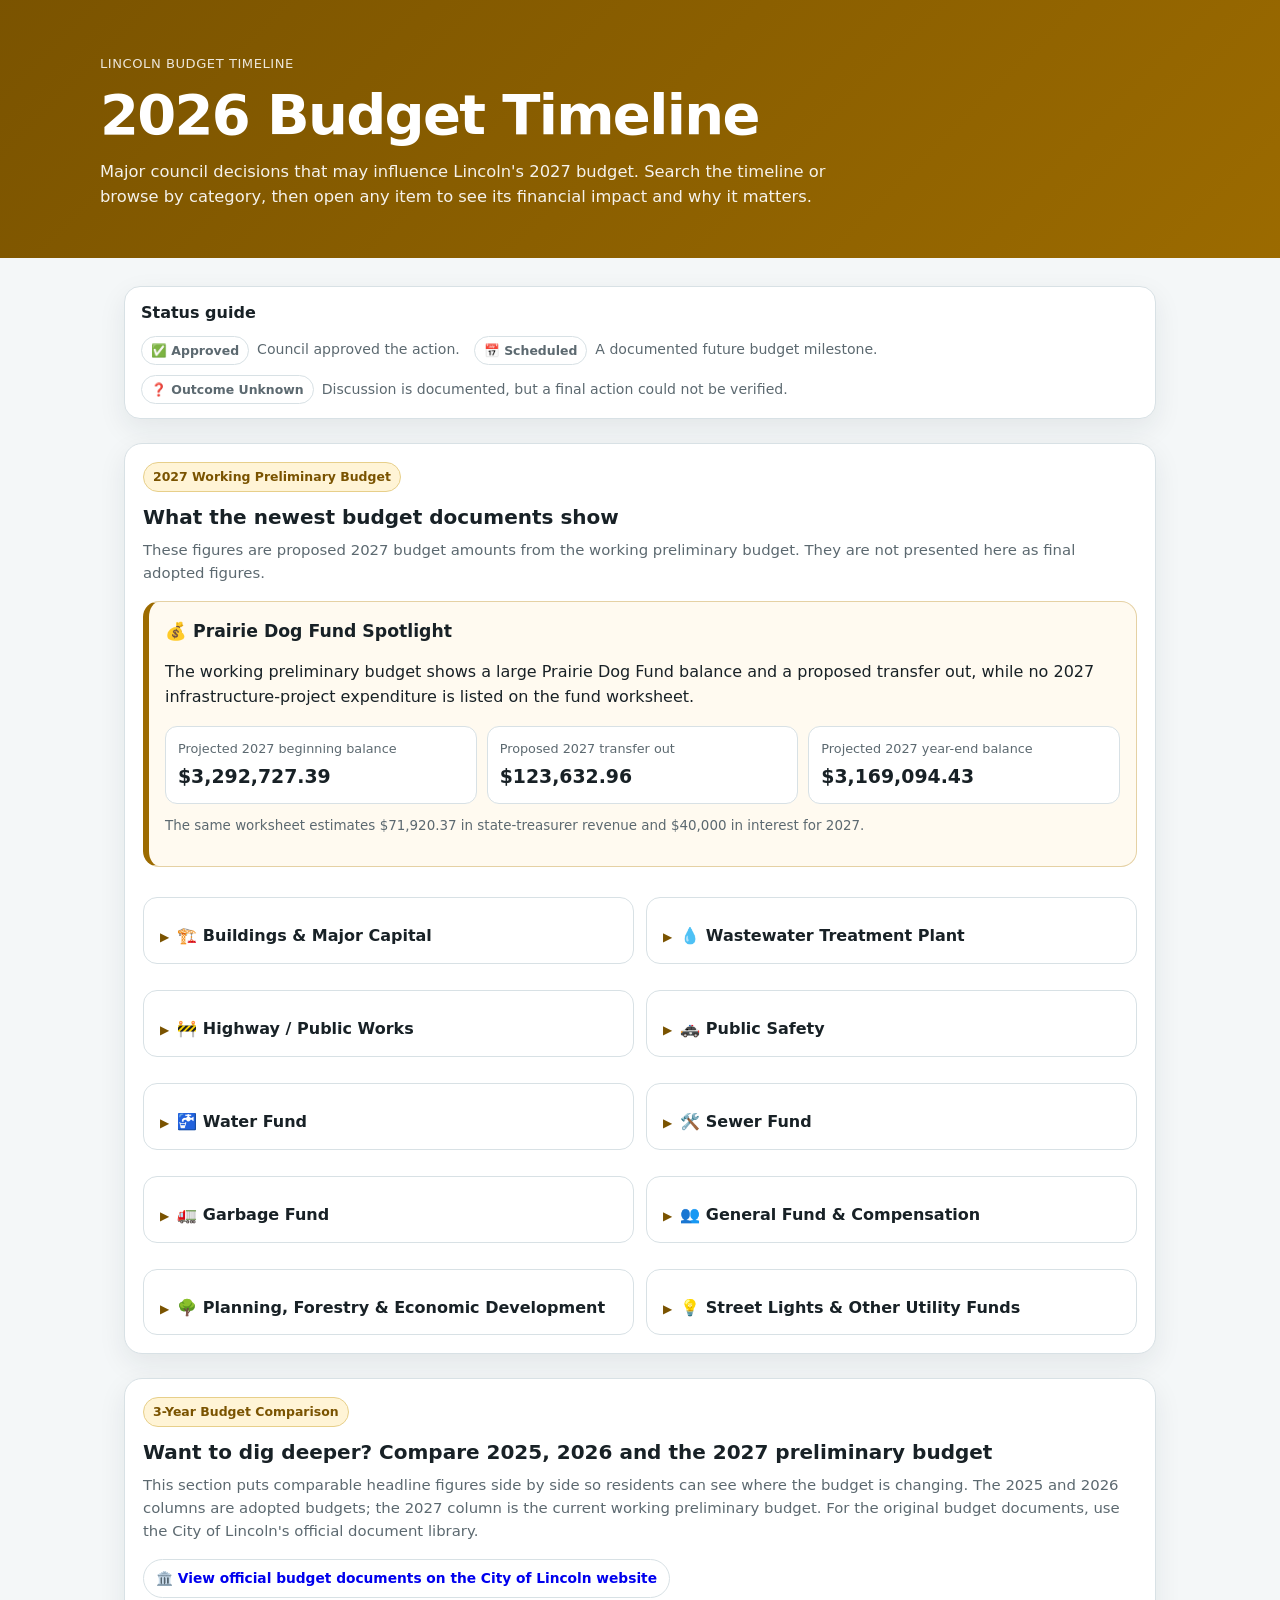
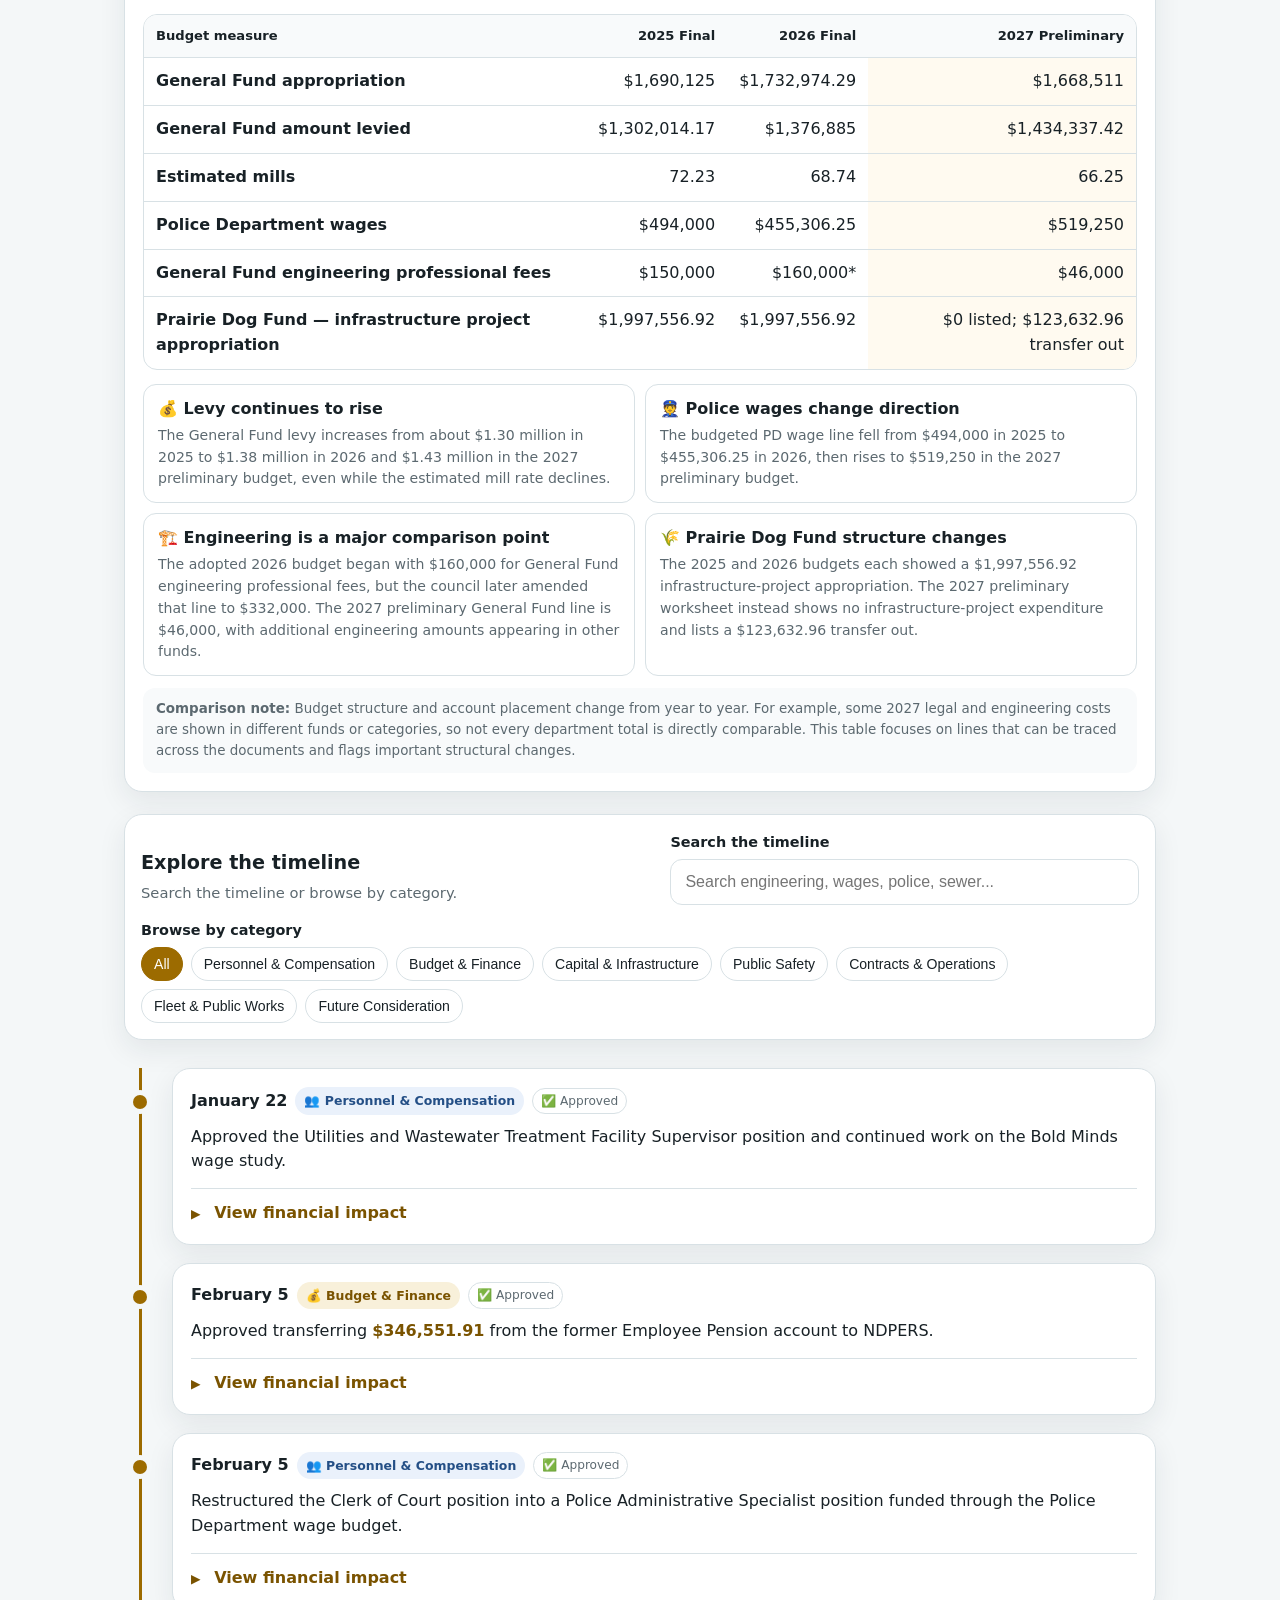
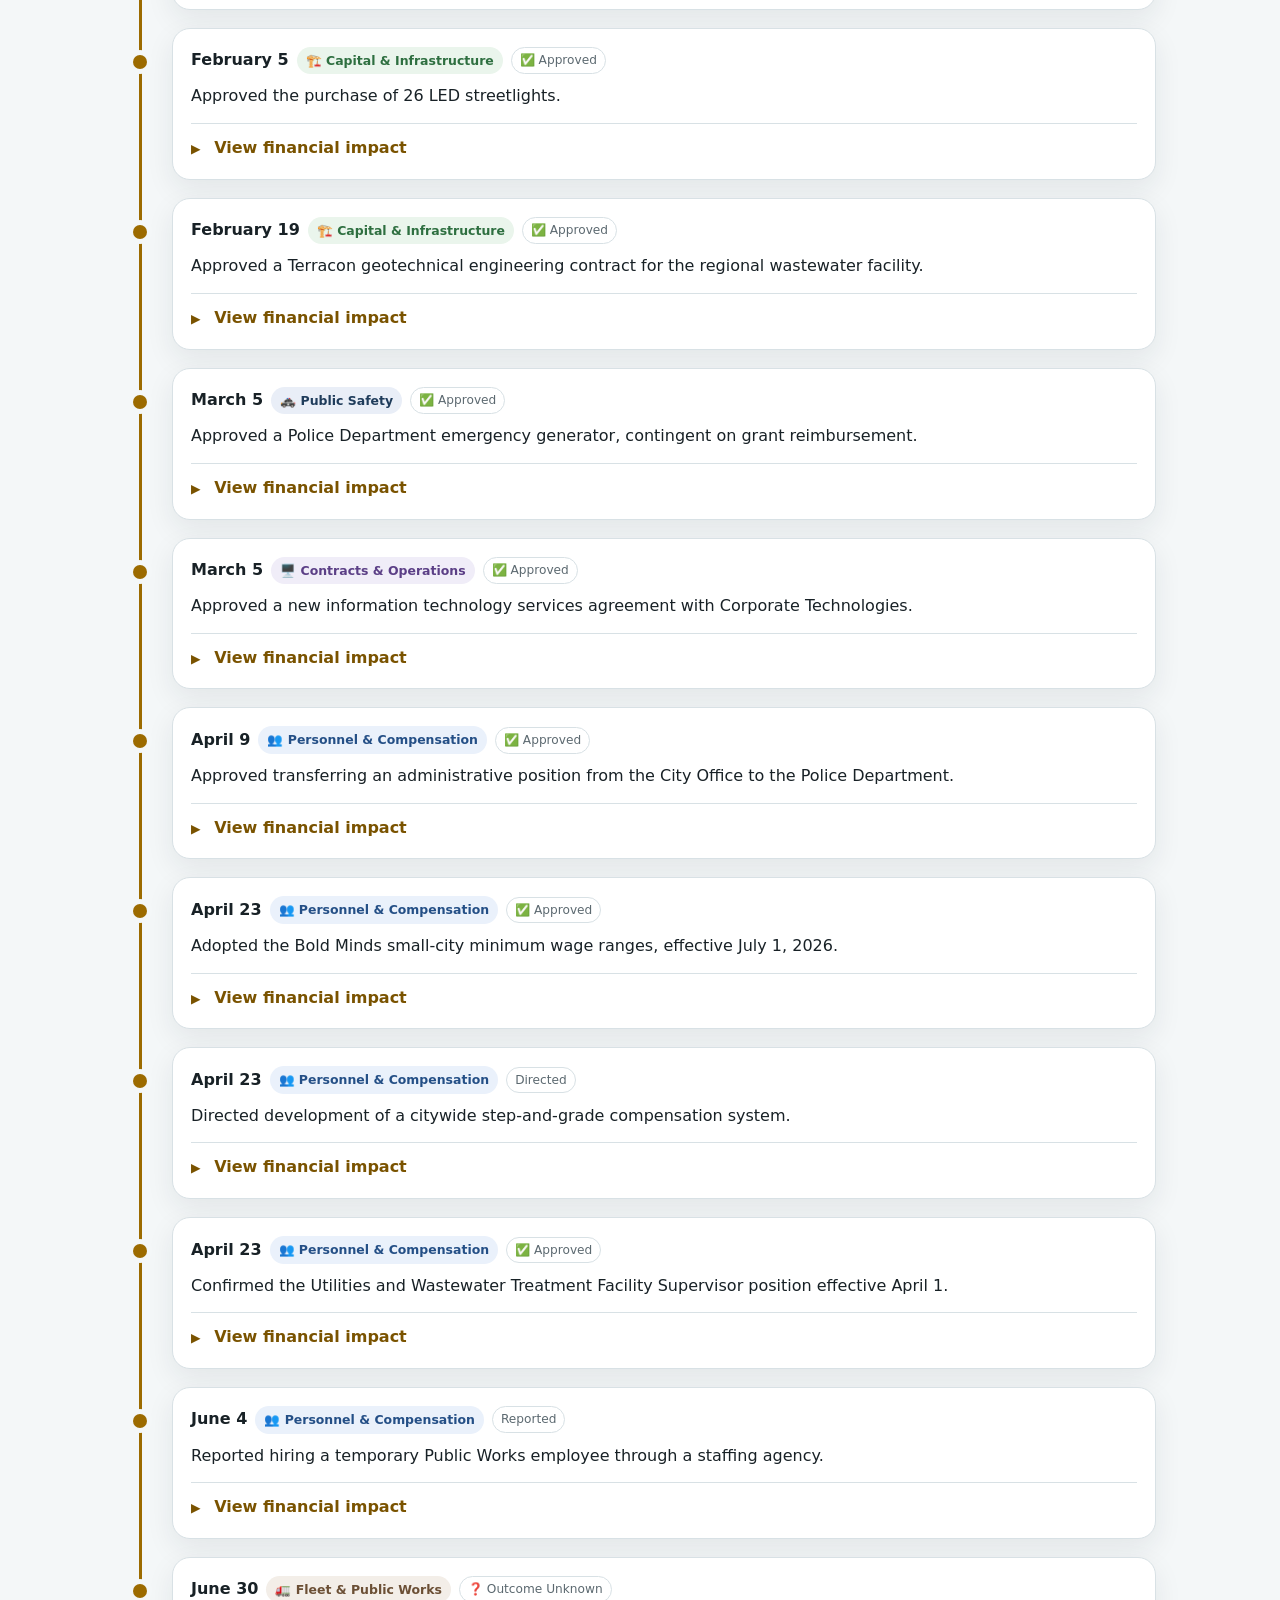
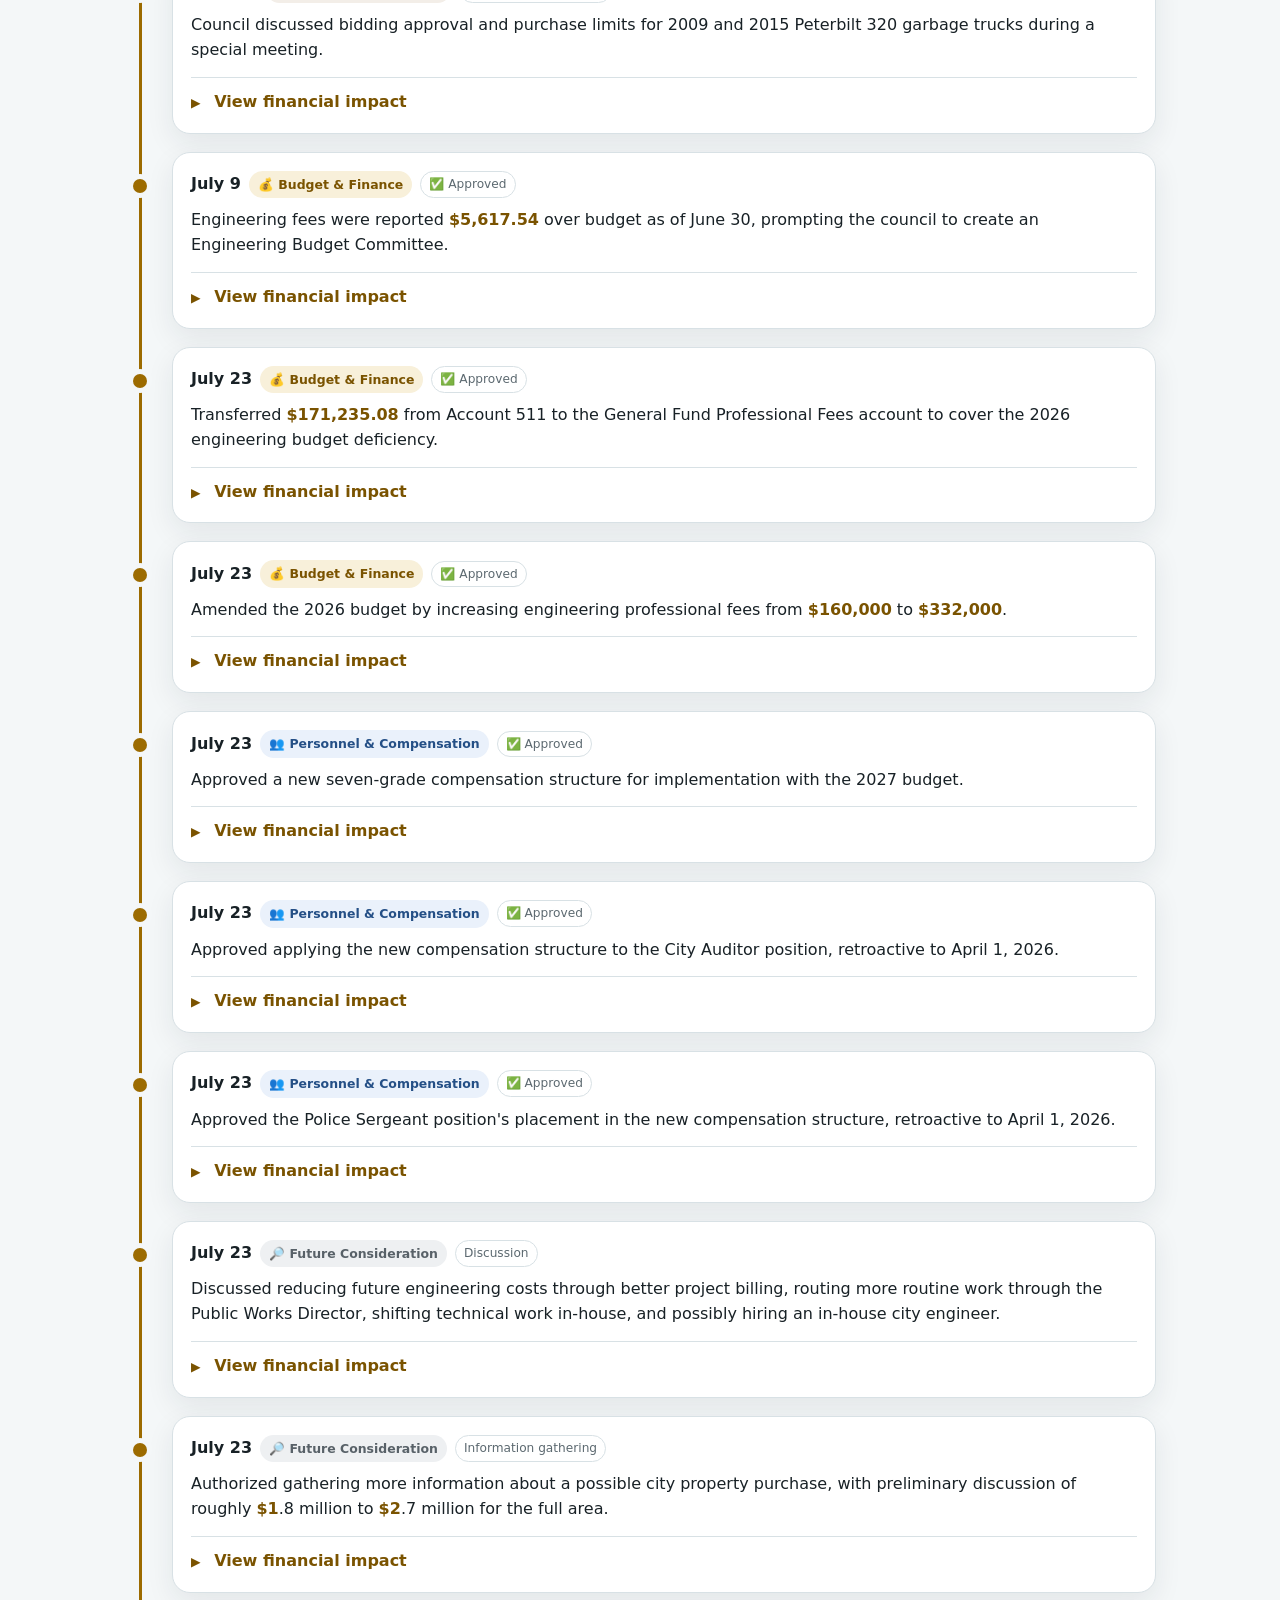
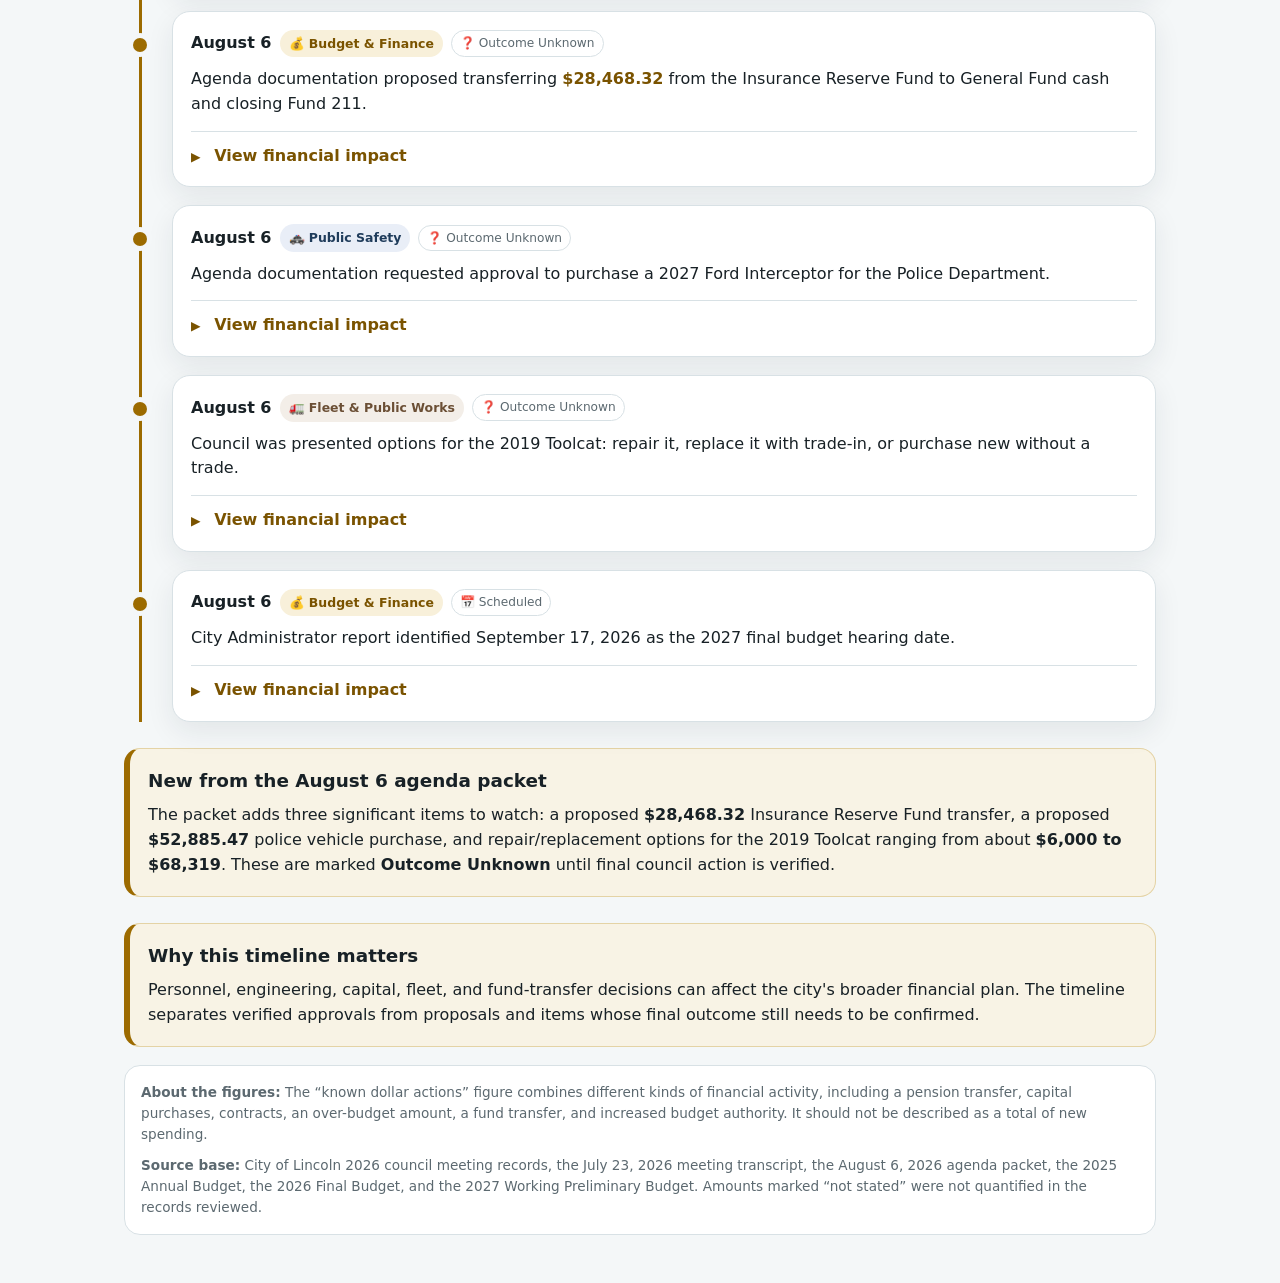
==== commit 558b8d07: "Add files via upload" ====
--- a/index.html
+++ b/index.html
@@ -5,20 +5,6 @@
   <meta name="viewport" content="width=device-width, initial-scale=1">
   <title>Lincoln Budget Timeline</title>
   <meta name="description" content="Explore major 2026 Lincoln City Council decisions that may shape the 2027 budget.">
-  <link rel="canonical" href="https://edtechshelly-hash.github.io/budget/">
-
-  <!-- Social sharing / Facebook preview -->
-  <meta property="og:type" content="website">
-  <meta property="og:url" content="https://edtechshelly-hash.github.io/budget/">
-  <meta property="og:title" content="Lincoln Budget Explorer">
-  <meta property="og:description" content="Explore recent Lincoln City Council budget decisions, the adopted 2027 budget, Prairie Dog Fund information, and major changes across recent city budgets.">
-  <meta property="og:site_name" content="Lincoln Budget Explorer">
-
-  <!-- X / Twitter fallback -->
-  <meta name="twitter:card" content="summary">
-  <meta name="twitter:title" content="Lincoln Budget Explorer">
-  <meta name="twitter:description" content="Explore recent Lincoln City Council budget decisions, the adopted 2027 budget, Prairie Dog Fund information, and major changes across recent city budgets.">
-
   <style>
     :root {
       --bg:#f4f7f8;
@@ -282,7 +268,7 @@
       color:var(--muted);
       font-size:.93rem;
     }
-    .budget-badge {
+    .prelim-badge {
       display:inline-block;
       margin-bottom:10px;
       padding:4px 9px;
@@ -428,7 +414,7 @@
       font-size:.82rem;
     }
     .compare-table tbody tr:last-child td { border-bottom:0; }
-    .current-budget-col { background:#fffaf0; }
+    .prelim-col { background:#fffaf0; }
     .change-notes {
       display:grid;
       gap:10px;
@@ -500,7 +486,6 @@
       <div class="eyebrow">Lincoln Budget Timeline</div>
       <h1>2026 Budget Timeline</h1>
       <p>Major council decisions that may influence Lincoln's 2027 budget. Search the timeline or browse by category, then open any item to see its financial impact and why it matters.</p>
-    <p style="margin-top:10px;font-size:.82rem;opacity:.82;">Last updated: August 30, 2026</p>
     </div>
   </div>
 
@@ -525,15 +510,14 @@
     </section>
 
 
-    <section class="snapshot" aria-labelledby="adopted-budget-title">
-      <span class="budget-badge">2027 Adopted Budget</span>
-      <p style="margin:0 0 10px;font-weight:800;color:#24543d;">FINAL STATUS: Adopted September 17, 2026</p>
-      <h2 id="adopted-budget-title">What the adopted 2027 budget shows</h2>
-      <p class="snapshot-intro">These figures are from the City of Lincoln's adopted 2027 Annual Budget. The budget document states that it was adopted on September 17, 2026.</p>
+    <section class="snapshot" aria-labelledby="prelim-budget-title">
+      <span class="prelim-badge">2027 Working Preliminary Budget</span>
+      <h2 id="prelim-budget-title">What the newest budget documents show</h2>
+      <p class="snapshot-intro">These figures are proposed 2027 budget amounts from the working preliminary budget. They are not presented here as final adopted figures.</p>
 
       <div class="prairie-spotlight">
         <h3>💰 Prairie Dog Fund Spotlight</h3>
-        <p>The adopted 2027 budget shows a large Prairie Dog Fund balance and a $123,632.96 transfer out, while no 2027 infrastructure-project expenditure is listed on the fund worksheet.</p>
+        <p>The working preliminary budget shows a large Prairie Dog Fund balance and a proposed transfer out, while no 2027 infrastructure-project expenditure is listed on the fund worksheet.</p>
         <div class="prairie-grid">
           <div class="prairie-metric">
             <div class="label">Projected 2027 beginning balance</div>
@@ -682,9 +666,9 @@
 
 
     <section class="deep-dive" aria-labelledby="deep-dive-title">
-      <span class="budget-badge">3-Year Budget Comparison</span>
-      <h2 id="deep-dive-title">Want to dig deeper? Compare the 2025, 2026 and 2027 adopted budgets</h2>
-      <p class="deep-dive-intro">This section puts comparable headline figures side by side so residents can see where the budget is changing. All three columns now reflect adopted budgets. For the original budget documents, use the City of Lincoln's official document library.</p>
+      <span class="prelim-badge">3-Year Budget Comparison</span>
+      <h2 id="deep-dive-title">Want to dig deeper? Compare 2025, 2026 and the 2027 preliminary budget</h2>
+      <p class="deep-dive-intro">This section puts comparable headline figures side by side so residents can see where the budget is changing. The 2025 and 2026 columns are adopted budgets; the 2027 column is the current working preliminary budget. For the original budget documents, use the City of Lincoln's official document library.</p>
 
       <div class="budget-doc-links" aria-label="Official budget documents">
         <a class="budget-doc-link" href="https://www.cityoflincolnnd.com/document-library" target="_blank" rel="noopener">🏛️ View official budget documents on the City of Lincoln website</a>
@@ -697,7 +681,7 @@
               <th>Budget measure</th>
               <th>2025 Final</th>
               <th>2026 Final</th>
-              <th class="current-budget-col">2027 Adopted<br><small>Adopted Sept. 17</small></th>
+              <th class="prelim-col">2027 Preliminary</th>
             </tr>
           </thead>
           <tbody>
@@ -705,37 +689,37 @@
               <td><strong>General Fund appropriation</strong></td>
               <td>$1,690,125</td>
               <td>$1,732,974.29</td>
-              <td class="current-budget-col">$1,668,511</td>
+              <td class="prelim-col">$1,668,511</td>
             </tr>
             <tr>
               <td><strong>General Fund amount levied</strong></td>
               <td>$1,302,014.17</td>
               <td>$1,376,885</td>
-              <td class="current-budget-col">$1,434,337.42</td>
+              <td class="prelim-col">$1,434,337.42</td>
             </tr>
             <tr>
               <td><strong>Estimated mills</strong></td>
               <td>72.23</td>
               <td>68.74</td>
-              <td class="current-budget-col">66.25</td>
+              <td class="prelim-col">66.25</td>
             </tr>
             <tr>
               <td><strong>Police Department wages</strong></td>
               <td>$494,000</td>
               <td>$455,306.25</td>
-              <td class="current-budget-col">$519,250</td>
+              <td class="prelim-col">$519,250</td>
             </tr>
             <tr>
               <td><strong>General Fund engineering professional fees</strong></td>
               <td>$150,000</td>
               <td>$160,000*</td>
-              <td class="current-budget-col">$46,000</td>
+              <td class="prelim-col">$46,000</td>
             </tr>
             <tr>
               <td><strong>Prairie Dog Fund — infrastructure project appropriation</strong></td>
               <td>$1,997,556.92</td>
               <td>$1,997,556.92</td>
-              <td class="current-budget-col">$0 listed; $123,632.96 transfer out</td>
+              <td class="prelim-col">$0 listed; $123,632.96 transfer out</td>
             </tr>
           </tbody>
         </table>
@@ -744,19 +728,19 @@
       <div class="change-notes">
         <div class="change-note">
           <strong>💰 Levy continues to rise</strong>
-          <p>The General Fund levy increases from about $1.30 million in 2025 to $1.38 million in 2026 and $1.43 million in the adopted 2027 budget, even while the estimated mill rate declines.</p>
+          <p>The General Fund levy increases from about $1.30 million in 2025 to $1.38 million in 2026 and $1.43 million in the 2027 preliminary budget, even while the estimated mill rate declines.</p>
         </div>
         <div class="change-note">
           <strong>👮 Police wages change direction</strong>
-          <p>The budgeted PD wage line fell from $494,000 in 2025 to $455,306.25 in 2026, then rises to $519,250 in the adopted 2027 budget.</p>
+          <p>The budgeted PD wage line fell from $494,000 in 2025 to $455,306.25 in 2026, then rises to $519,250 in the 2027 preliminary budget.</p>
         </div>
         <div class="change-note">
           <strong>🏗️ Engineering is a major comparison point</strong>
-          <p>The adopted 2026 budget began with $160,000 for General Fund engineering professional fees, but the council later amended that line to $332,000. The adopted 2027 General Fund line is $46,000, with additional engineering amounts appearing in other funds.</p>
+          <p>The adopted 2026 budget began with $160,000 for General Fund engineering professional fees, but the council later amended that line to $332,000. The 2027 preliminary General Fund line is $46,000, with additional engineering amounts appearing in other funds.</p>
         </div>
         <div class="change-note">
           <strong>🌾 Prairie Dog Fund structure changes</strong>
-          <p>The 2025 and 2026 budgets each showed a $1,997,556.92 infrastructure-project appropriation. The adopted 2027 Prairie Dog Fund worksheet instead shows no infrastructure-project expenditure and lists a $123,632.96 transfer out.</p>
+          <p>The 2025 and 2026 budgets each showed a $1,997,556.92 infrastructure-project appropriation. The 2027 preliminary worksheet instead shows no infrastructure-project expenditure and lists a $123,632.96 transfer out.</p>
         </div>
       </div>
 
@@ -786,8 +770,8 @@
 
 
     <section class="callout">
-      <h2>August budget and project updates</h2>
-      <p>The August 6 minutes confirm approval of the <strong>$52,885.47</strong> Police Ford Interceptor purchase, the <strong>$28,468.32</strong> Insurance Reserve Fund transfer and closure of Fund 211, the Toolcat repair/sale/replacement plan, and approval of the <strong>2027 preliminary budget at that stage of the process</strong>. On August 20, the wastewater project was reported near the 90% design stage with an estimated project cost of about <strong>$30 million</strong>, a utility delinquency ordinance advanced through first reading, and additional City Center property negotiations were reported as moving toward paperwork for future council consideration. The City's 2027 Annual Budget document now states that the final budget was <strong>adopted September 17, 2026</strong>.</p>
+      <h2>New from the August 6 agenda packet</h2>
+      <p>The packet adds three significant items to watch: a proposed <strong>$28,468.32</strong> Insurance Reserve Fund transfer, a proposed <strong>$52,885.47</strong> police vehicle purchase, and repair/replacement options for the 2019 Toolcat ranging from about <strong>$6,000 to $68,319</strong>. These are marked <strong>Outcome Unknown</strong> until final council action is verified.</p>
     </section>
 
     <section class="callout">
@@ -797,12 +781,12 @@
 
     <section class="footnotes">
       <p><strong>About the figures:</strong> The “known dollar actions” figure combines different kinds of financial activity, including a pension transfer, capital purchases, contracts, an over-budget amount, a fund transfer, and increased budget authority. It should not be described as a total of new spending.</p>
-      <p><strong>Source base:</strong> City of Lincoln 2026 council meeting records, the July 23, 2026 meeting transcript, the August 5, August 6, and August 11, 2026 meeting minutes, the August 20, 2026 council agenda, transcript, engineering project report, and website accessibility proposals, the 2025 Annual Budget, the 2026 Final Budget, and the 2027 Adopted Budget. Amounts marked “not stated” were not quantified in the records reviewed.</p>
+      <p><strong>Source base:</strong> City of Lincoln 2026 council meeting records, the July 23, 2026 meeting transcript, the August 6, 2026 agenda packet, the 2025 Annual Budget, the 2026 Final Budget, and the 2027 Working Preliminary Budget. Amounts marked “not stated” were not quantified in the records reviewed.</p>
     </section>
   </main>
 
   <script>
-    const events = [{"date": "2026-01-22", "display": "January 22", "category": "Personnel & Compensation", "action": "Approved the Utilities and Wastewater Treatment Facility Supervisor position and continued work on the Bold Minds wage study.", "impact": "Ongoing personnel costs; total amount not stated.", "why": "Started staffing and compensation changes that continued throughout 2026.", "amount": null, "status": "Approved"}, {"date": "2026-02-05", "display": "February 5", "category": "Budget & Finance", "action": "Approved transferring $346,551.91 from the former Employee Pension account to NDPERS.", "impact": "$346,551.91 transfer.", "why": "A significant movement of city funds related to employee retirement obligations. This was a transfer, not new spending.", "amount": 346551.91, "status": "Approved"}, {"date": "2026-02-05", "display": "February 5", "category": "Personnel & Compensation", "action": "Restructured the Clerk of Court position into a Police Administrative Specialist position funded through the Police Department wage budget.", "impact": "Ongoing salary and benefit costs; total amount not stated.", "why": "Changed the city staffing structure and how personnel costs are assigned.", "amount": null, "status": "Approved"}, {"date": "2026-02-05", "display": "February 5", "category": "Capital & Infrastructure", "action": "Approved the purchase of 26 LED streetlights.", "impact": "$6,500 one-time purchase.", "why": "A capital improvement that may also affect future energy and maintenance costs.", "amount": 6500, "status": "Approved"}, {"date": "2026-02-19", "display": "February 19", "category": "Capital & Infrastructure", "action": "Approved a Terracon geotechnical engineering contract for the regional wastewater facility.", "impact": "$14,450 contract.", "why": "Continued design and site work for one of the city's largest infrastructure projects.", "amount": 14450, "status": "Approved"}, {"date": "2026-03-05", "display": "March 5", "category": "Public Safety", "action": "Approved a Police Department emergency generator, contingent on grant reimbursement.", "impact": "$130,337.62 project; up to $110,000 expected from grant funding.", "why": "A major emergency-operations investment. The expected local share was about $20,337.62 before any additional costs.", "amount": 130337.62, "status": "Approved"}, {"date": "2026-03-05", "display": "March 5", "category": "Contracts & Operations", "action": "Approved a new information technology services agreement with Corporate Technologies.", "impact": "Ongoing contract cost; amount not stated in the meeting record reviewed.", "why": "Creates a continuing operating expense for city technology services.", "amount": null, "status": "Approved"}, {"date": "2026-04-09", "display": "April 9", "category": "Personnel & Compensation", "action": "Approved transferring an administrative position from the City Office to the Police Department.", "impact": "Departmental personnel-budget reallocation.", "why": "Shifted staffing resources without necessarily adding a new city employee.", "amount": null, "status": "Approved"}, {"date": "2026-04-23", "display": "April 23", "category": "Personnel & Compensation", "action": "Adopted the Bold Minds small-city minimum wage ranges, effective July 1, 2026.", "impact": "Ongoing payroll impact; total amount not stated.", "why": "Established new minimum pay ranges across city positions.", "amount": null, "status": "Approved"}, {"date": "2026-04-23", "display": "April 23", "category": "Personnel & Compensation", "action": "Directed development of a citywide step-and-grade compensation system.", "impact": "Long-term payroll impact still being developed.", "why": "Created the framework later used for the proposed 2027 compensation structure.", "amount": null, "status": "Directed"}, {"date": "2026-04-23", "display": "April 23", "category": "Personnel & Compensation", "action": "Confirmed the Utilities and Wastewater Treatment Facility Supervisor position effective April 1.", "impact": "Ongoing personnel cost.", "why": "Put the supervisory staffing change into effect during 2026.", "amount": null, "status": "Approved"}, {"date": "2026-06-04", "display": "June 4", "category": "Personnel & Compensation", "action": "Reported hiring a temporary Public Works employee through a staffing agency.", "impact": "Temporary personnel expense; amount not stated.", "why": "Added a short-term staffing cost to support city operations.", "amount": null, "status": "Reported"}, {"date": "2026-06-30", "display": "June 30", "category": "Fleet & Public Works", "action": "Council discussed bidding approval and purchase limits for 2009 and 2015 Peterbilt 320 garbage trucks during a special meeting.", "impact": "Purchase amount and final council action could not be verified from the meeting records reviewed.", "why": "Fleet replacement can represent a significant capital expense. The available record documents discussion of the proposed purchase but does not show a final approval.", "amount": null, "status": "Outcome Unknown"}, {"date": "2026-07-09", "display": "July 9", "category": "Budget & Finance", "action": "Engineering fees were reported $5,617.54 over budget as of June 30, prompting the council to create an Engineering Budget Committee.", "impact": "$5,617.54 over budget at that point.", "why": "The committee was created to review the budget deficiency and recommend solutions. This led directly to the July 23 fund transfer and budget amendment.", "amount": 5617.54, "status": "Approved"}, {"date": "2026-07-23", "display": "July 23", "category": "Budget & Finance", "action": "Transferred $171,235.08 from Account 511 to the General Fund Professional Fees account to cover the 2026 engineering budget deficiency.", "impact": "$171,235.08 transfer.", "why": "A major midyear transfer used to cover engineering costs beyond the adopted budget. The committee reported that costs had already exceeded budget midway through the year.", "amount": 171235.08, "status": "Approved"}, {"date": "2026-07-23", "display": "July 23", "category": "Budget & Finance", "action": "Amended the 2026 budget by increasing engineering professional fees from $160,000 to $332,000.", "impact": "$172,000 increase in budget authority.", "why": "More than doubled the engineering line item during the fiscal year. Council discussion indicated engineering expenses could effectively double by year-end without operational changes.", "amount": 172000, "status": "Approved"}, {"date": "2026-07-23", "display": "July 23", "category": "Personnel & Compensation", "action": "Approved a new seven-grade compensation structure for implementation with the 2027 budget.", "impact": "Long-term payroll impact; exact total not provided in the transcript.", "why": "The structure was based on wage analysis and was described as a framework the council would review annually rather than a permanent schedule.", "amount": null, "status": "Approved"}, {"date": "2026-07-23", "display": "July 23", "category": "Personnel & Compensation", "action": "Approved applying the new compensation structure to the City Auditor position, retroactive to April 1, 2026.", "impact": "Retroactive 2026 wage adjustment; amount not stated.", "why": "This was one of two positions receiving retroactive implementation of the new compensation structure before the full 2027 plan takes effect.", "amount": null, "status": "Approved"}, {"date": "2026-07-23", "display": "July 23", "category": "Personnel & Compensation", "action": "Approved the Police Sergeant position's placement in the new compensation structure, retroactive to April 1, 2026.", "impact": "Retroactive 2026 wage adjustment; amount not stated.", "why": "This was one of two positions receiving retroactive implementation of the new compensation structure before the full 2027 plan takes effect.", "amount": null, "status": "Approved"}, {"date": "2026-07-23", "display": "July 23", "category": "Future Consideration", "action": "Discussed reducing future engineering costs through better project billing, routing more routine work through the Public Works Director, shifting technical work in-house, and possibly hiring an in-house city engineer.", "impact": "Future budget impact unknown; no action taken.", "why": "These ideas could change how engineering costs are assigned and whether the city relies more on employees or outside consultants. No final action was taken.", "amount": null, "status": "Discussion"}, {"date": "2026-07-23", "display": "July 23", "category": "Future Consideration", "action": "Authorized gathering more information about a possible city property purchase, with preliminary discussion of roughly $1.8 million to $2.7 million for the full area.", "impact": "Potential future capital commitment; no purchase approved.", "why": "Shows a significant possible future spending decision that was not yet part of an adopted purchase.", "amount": null, "status": "Information gathering"}, {"date": "2026-08-05", "display": "August 5", "category": "Budget & Finance", "action": "Council held a 2027 budget work session and requested updates to what was then the preliminary budget.", "impact": "No final budget action was taken at this work session.", "why": "Historical milestone: this occurred before adoption of the final 2027 Annual Budget on September 17, 2026.", "amount": null, "status": "Discussion"}, {"date": "2026-08-06", "display": "August 6", "category": "Public Safety", "action": "Approved the purchase of a 2027 Ford Interceptor for the Police Department.", "impact": "$52,885.47 proposed purchase amount documented in the agenda materials.", "why": "The purchase moved from a proposed fleet expenditure to an approved council action.", "amount": 52885.47, "status": "Approved"}, {"date": "2026-08-06", "display": "August 6", "category": "Fleet & Public Works", "action": "Approved repairing the 2019 Toolcat, selling it on GovDeals, and purchasing a new machine after sale proceeds are received.", "impact": "Earlier agenda materials estimated about $6,000 for repair; a new machine was listed at $38,318 with trade-in or $68,319 without trade. Final sale proceeds are not yet known.", "why": "The council selected a repair-and-sell path rather than an immediate trade-in, with the new purchase dependent on receiving proceeds from the GovDeals sale.", "amount": null, "status": "Approved"}, {"date": "2026-08-06", "display": "August 6", "category": "Budget & Finance", "action": "Transferred $28,468.32 from the Insurance Reserve Fund to General Fund cash.", "impact": "$28,468.32 fund transfer.", "why": "The transfer was part of closing the separate Insurance Reserve Fund and reorganizing how insurance costs are carried in the budget.", "amount": 28468.32, "status": "Approved"}, {"date": "2026-08-06", "display": "August 6", "category": "Budget & Finance", "action": "Amended the 2026 budget to close Fund 211, the Insurance Reserve Fund, and move workers' compensation and liability insurance line items to the General Fund.", "impact": "Changes the accounting location of ongoing insurance expenditures; the closure was effective August 6, 2026.", "why": "This is a structural budget change that eliminates a separate fund and consolidates those costs within the General Fund.", "amount": null, "status": "Approved"}, {"date": "2026-08-06", "display": "August 6", "category": "Budget & Finance", "action": "Approved the 2027 preliminary budget after changes requested during the August 5 work session.", "impact": "Historical milestone in the budget process. This was not the final budget.", "why": "The process later concluded with adoption of the 2027 Annual Budget on September 17, 2026.", "amount": null, "status": "Approved"}, {"date": "2026-08-06", "display": "August 6", "category": "Budget & Finance", "action": "Council records at that time moved the September City Council meeting and 2027 Final Budget Hearing to September 24, 2026.", "impact": "No direct expenditure.", "why": "This was the scheduled date reflected in the August 6 records. The later 2027 Annual Budget document states the budget was adopted September 17, 2026.", "amount": null, "status": "Scheduled at the time"}, {"date": "2026-08-11", "display": "August 11", "category": "Future Consideration", "action": "Authorized the city's designated negotiator to continue negotiations for potential City Center property acquisition, with any final purchase agreement required to return to council for approval in open session.", "impact": "Potential future capital commitment; no property purchase or final purchase price was approved.", "why": "The city moved from information gathering into continued property negotiations, but a final acquisition still requires a separate council vote.", "amount": null, "status": "Information gathering"}, {"date": "2026-08-20", "display": "August 20", "category": "Capital & Infrastructure", "action": "Reported that the wastewater treatment facility was in final design, nearing the 90% plan stage.", "impact": "The engineering project report said the project cost remained around $30 million, subject to change over the coming months.", "why": "The project remains one of the city's largest planned capital commitments. The schedule showed bid advertising in September, bid opening and award in October, and construction starting in November.", "amount": 30000000, "status": "Reported"}, {"date": "2026-08-20", "display": "August 20", "category": "Capital & Infrastructure", "action": "Reported continued progress on the Water System Comprehensive Plan, with project kickoff scheduling underway.", "impact": "No new expenditure was approved at this meeting.", "why": "The plan is intended to assess current water-system conditions, identify near- and long-term needs, rank improvements, and position future projects for outside funding.", "amount": null, "status": "Reported"}, {"date": "2026-08-20", "display": "August 20", "category": "Budget & Finance", "action": "Advanced a utility delinquency ordinance through first reading.", "impact": "No direct appropriation. The proposed ordinance would give the city additional collection tools for delinquent utility accounts, including civil action, property liens, and special assessments.", "why": "This could affect how the city recovers unpaid utility charges and reduce the amount of delinquent utility revenue left uncollected.", "amount": null, "status": "First Reading"}, {"date": "2026-08-20", "display": "August 20", "category": "Future Consideration", "action": "The mayor reported that negotiations with developers related to the potential City Center property had reached an agreement within previously authorized negotiation parameters.", "impact": "Potential future capital commitment; no purchase agreement or purchase amount was approved at this meeting.", "why": "The city attorney was expected to prepare paperwork for presentation to the council, so a final property acquisition still requires further council action.", "amount": null, "status": "Pending Council Action"}, {"date": "2026-08-20", "display": "August 20", "category": "Contracts & Operations", "action": "Discussed required City website migration and accessibility services, including CivicPlus DocAccess and an optional AudioEye managed service.", "impact": "DocAccess-only quote: $5,361.80 initial term and $3,861.80 annual recurring service. DocAccess plus AudioEye quote: $9,061.80 initial term and $7,061.80 annual recurring service.", "why": "The city must migrate from its current website platform and is evaluating accessibility options that could create both one-time and recurring operating costs. No final purchase action was documented during the discussion.", "amount": null, "status": "Discussion"}, {"date": "2026-09-17", "display": "September 17", "category": "Budget & Finance", "action": "The City of Lincoln's 2027 Annual Budget document states that the final budget was adopted.", "impact": "General Fund final appropriation: $1,668,511; amount levied: $1,434,337.42; estimated mill rate: 66.25.", "why": "This is the final budget milestone shown in the explorer and supersedes the earlier preliminary-budget stage.", "amount": null, "status": "Adopted"}];
+    const events = [{"date": "2026-01-22", "display": "January 22", "category": "Personnel & Compensation", "action": "Approved the Utilities and Wastewater Treatment Facility Supervisor position and continued work on the Bold Minds wage study.", "impact": "Ongoing personnel costs; total amount not stated.", "why": "Started staffing and compensation changes that continued throughout 2026.", "amount": null, "status": "Approved"}, {"date": "2026-02-05", "display": "February 5", "category": "Budget & Finance", "action": "Approved transferring $346,551.91 from the former Employee Pension account to NDPERS.", "impact": "$346,551.91 transfer.", "why": "A significant movement of city funds related to employee retirement obligations. This was a transfer, not new spending.", "amount": 346551.91, "status": "Approved"}, {"date": "2026-02-05", "display": "February 5", "category": "Personnel & Compensation", "action": "Restructured the Clerk of Court position into a Police Administrative Specialist position funded through the Police Department wage budget.", "impact": "Ongoing salary and benefit costs; total amount not stated.", "why": "Changed the city staffing structure and how personnel costs are assigned.", "amount": null, "status": "Approved"}, {"date": "2026-02-05", "display": "February 5", "category": "Capital & Infrastructure", "action": "Approved the purchase of 26 LED streetlights.", "impact": "$6,500 one-time purchase.", "why": "A capital improvement that may also affect future energy and maintenance costs.", "amount": 6500, "status": "Approved"}, {"date": "2026-02-19", "display": "February 19", "category": "Capital & Infrastructure", "action": "Approved a Terracon geotechnical engineering contract for the regional wastewater facility.", "impact": "$14,450 contract.", "why": "Continued design and site work for one of the city's largest infrastructure projects.", "amount": 14450, "status": "Approved"}, {"date": "2026-03-05", "display": "March 5", "category": "Public Safety", "action": "Approved a Police Department emergency generator, contingent on grant reimbursement.", "impact": "$130,337.62 project; up to $110,000 expected from grant funding.", "why": "A major emergency-operations investment. The expected local share was about $20,337.62 before any additional costs.", "amount": 130337.62, "status": "Approved"}, {"date": "2026-03-05", "display": "March 5", "category": "Contracts & Operations", "action": "Approved a new information technology services agreement with Corporate Technologies.", "impact": "Ongoing contract cost; amount not stated in the meeting record reviewed.", "why": "Creates a continuing operating expense for city technology services.", "amount": null, "status": "Approved"}, {"date": "2026-04-09", "display": "April 9", "category": "Personnel & Compensation", "action": "Approved transferring an administrative position from the City Office to the Police Department.", "impact": "Departmental personnel-budget reallocation.", "why": "Shifted staffing resources without necessarily adding a new city employee.", "amount": null, "status": "Approved"}, {"date": "2026-04-23", "display": "April 23", "category": "Personnel & Compensation", "action": "Adopted the Bold Minds small-city minimum wage ranges, effective July 1, 2026.", "impact": "Ongoing payroll impact; total amount not stated.", "why": "Established new minimum pay ranges across city positions.", "amount": null, "status": "Approved"}, {"date": "2026-04-23", "display": "April 23", "category": "Personnel & Compensation", "action": "Directed development of a citywide step-and-grade compensation system.", "impact": "Long-term payroll impact still being developed.", "why": "Created the framework later used for the proposed 2027 compensation structure.", "amount": null, "status": "Directed"}, {"date": "2026-04-23", "display": "April 23", "category": "Personnel & Compensation", "action": "Confirmed the Utilities and Wastewater Treatment Facility Supervisor position effective April 1.", "impact": "Ongoing personnel cost.", "why": "Put the supervisory staffing change into effect during 2026.", "amount": null, "status": "Approved"}, {"date": "2026-06-04", "display": "June 4", "category": "Personnel & Compensation", "action": "Reported hiring a temporary Public Works employee through a staffing agency.", "impact": "Temporary personnel expense; amount not stated.", "why": "Added a short-term staffing cost to support city operations.", "amount": null, "status": "Reported"}, {"date": "2026-06-30", "display": "June 30", "category": "Fleet & Public Works", "action": "Council discussed bidding approval and purchase limits for 2009 and 2015 Peterbilt 320 garbage trucks during a special meeting.", "impact": "Purchase amount and final council action could not be verified from the meeting records reviewed.", "why": "Fleet replacement can represent a significant capital expense. The available record documents discussion of the proposed purchase but does not show a final approval.", "amount": null, "status": "Outcome Unknown"}, {"date": "2026-07-09", "display": "July 9", "category": "Budget & Finance", "action": "Engineering fees were reported $5,617.54 over budget as of June 30, prompting the council to create an Engineering Budget Committee.", "impact": "$5,617.54 over budget at that point.", "why": "The committee was created to review the budget deficiency and recommend solutions. This led directly to the July 23 fund transfer and budget amendment.", "amount": 5617.54, "status": "Approved"}, {"date": "2026-07-23", "display": "July 23", "category": "Budget & Finance", "action": "Transferred $171,235.08 from Account 511 to the General Fund Professional Fees account to cover the 2026 engineering budget deficiency.", "impact": "$171,235.08 transfer.", "why": "A major midyear transfer used to cover engineering costs beyond the adopted budget. The committee reported that costs had already exceeded budget midway through the year.", "amount": 171235.08, "status": "Approved"}, {"date": "2026-07-23", "display": "July 23", "category": "Budget & Finance", "action": "Amended the 2026 budget by increasing engineering professional fees from $160,000 to $332,000.", "impact": "$172,000 increase in budget authority.", "why": "More than doubled the engineering line item during the fiscal year. Council discussion indicated engineering expenses could effectively double by year-end without operational changes.", "amount": 172000, "status": "Approved"}, {"date": "2026-07-23", "display": "July 23", "category": "Personnel & Compensation", "action": "Approved a new seven-grade compensation structure for implementation with the 2027 budget.", "impact": "Long-term payroll impact; exact total not provided in the transcript.", "why": "The structure was based on wage analysis and was described as a framework the council would review annually rather than a permanent schedule.", "amount": null, "status": "Approved"}, {"date": "2026-07-23", "display": "July 23", "category": "Personnel & Compensation", "action": "Approved applying the new compensation structure to the City Auditor position, retroactive to April 1, 2026.", "impact": "Retroactive 2026 wage adjustment; amount not stated.", "why": "This was one of two positions receiving retroactive implementation of the new compensation structure before the full 2027 plan takes effect.", "amount": null, "status": "Approved"}, {"date": "2026-07-23", "display": "July 23", "category": "Personnel & Compensation", "action": "Approved the Police Sergeant position's placement in the new compensation structure, retroactive to April 1, 2026.", "impact": "Retroactive 2026 wage adjustment; amount not stated.", "why": "This was one of two positions receiving retroactive implementation of the new compensation structure before the full 2027 plan takes effect.", "amount": null, "status": "Approved"}, {"date": "2026-07-23", "display": "July 23", "category": "Future Consideration", "action": "Discussed reducing future engineering costs through better project billing, routing more routine work through the Public Works Director, shifting technical work in-house, and possibly hiring an in-house city engineer.", "impact": "Future budget impact unknown; no action taken.", "why": "These ideas could change how engineering costs are assigned and whether the city relies more on employees or outside consultants. No final action was taken.", "amount": null, "status": "Discussion"}, {"date": "2026-07-23", "display": "July 23", "category": "Future Consideration", "action": "Authorized gathering more information about a possible city property purchase, with preliminary discussion of roughly $1.8 million to $2.7 million for the full area.", "impact": "Potential future capital commitment; no purchase approved.", "why": "Shows a significant possible future spending decision that was not yet part of an adopted purchase.", "amount": null, "status": "Information gathering"}, {"date": "2026-08-06", "display": "August 6", "category": "Budget & Finance", "action": "Agenda documentation proposed transferring $28,468.32 from the Insurance Reserve Fund to General Fund cash and closing Fund 211.", "impact": "Proposed $28,468.32 fund transfer. Workers’ compensation and liability insurance line items would move to the General Fund.", "why": "This would change where the city accounts for insurance costs and eliminate the separate Insurance Reserve Fund. The agenda packet documents the recommendation, but final council action has not yet been verified from minutes.", "amount": 28468.32, "status": "Outcome Unknown"}, {"date": "2026-08-06", "display": "August 6", "category": "Public Safety", "action": "Agenda documentation requested approval to purchase a 2027 Ford Interceptor for the Police Department.", "impact": "Proposed purchase: $52,885.47. The memo states the purchase was included in the approved 2026 budget.", "why": "This is a significant fleet expenditure. The packet contains a suggested approval motion, but final council action has not yet been verified from minutes.", "amount": 52885.47, "status": "Outcome Unknown"}, {"date": "2026-08-06", "display": "August 6", "category": "Fleet & Public Works", "action": "Council was presented options for the 2019 Toolcat: repair it, replace it with trade-in, or purchase new without a trade.", "impact": "Repair: about $6,000. New with trade-in: $38,318. New without trade: $68,319. The memo states remaining 2026 Highway and Sewer budget funds were sufficient to cover a new purchase.", "why": "The packet documents the available options and funding capacity, but the suggested action was to discuss and decide a motion. A final outcome has not yet been verified.", "amount": null, "status": "Outcome Unknown"}, {"date": "2026-08-06", "display": "August 6", "category": "Budget & Finance", "action": "City Administrator report identified September 17, 2026 as the 2027 final budget hearing date.", "impact": "No direct expenditure.", "why": "This establishes the next major public milestone in the 2027 budget process.", "amount": null, "status": "Scheduled"}];
     const icons = {"Personnel & Compensation": "👥", "Budget & Finance": "💰", "Capital & Infrastructure": "🏗️", "Public Safety": "🚓", "Contracts & Operations": "🖥️", "Future Consideration": "🔎", "Fleet & Public Works": "🚛"};
     const categoryClasses = {"Personnel & Compensation": "cat-people", "Budget & Finance": "cat-budget", "Capital & Infrastructure": "cat-infra", "Public Safety": "cat-safety", "Contracts & Operations": "cat-contracts", "Future Consideration": "cat-future", "Fleet & Public Works": "cat-fleet"};
     const categories = ["All", ...new Set(events.map(e => e.category))];
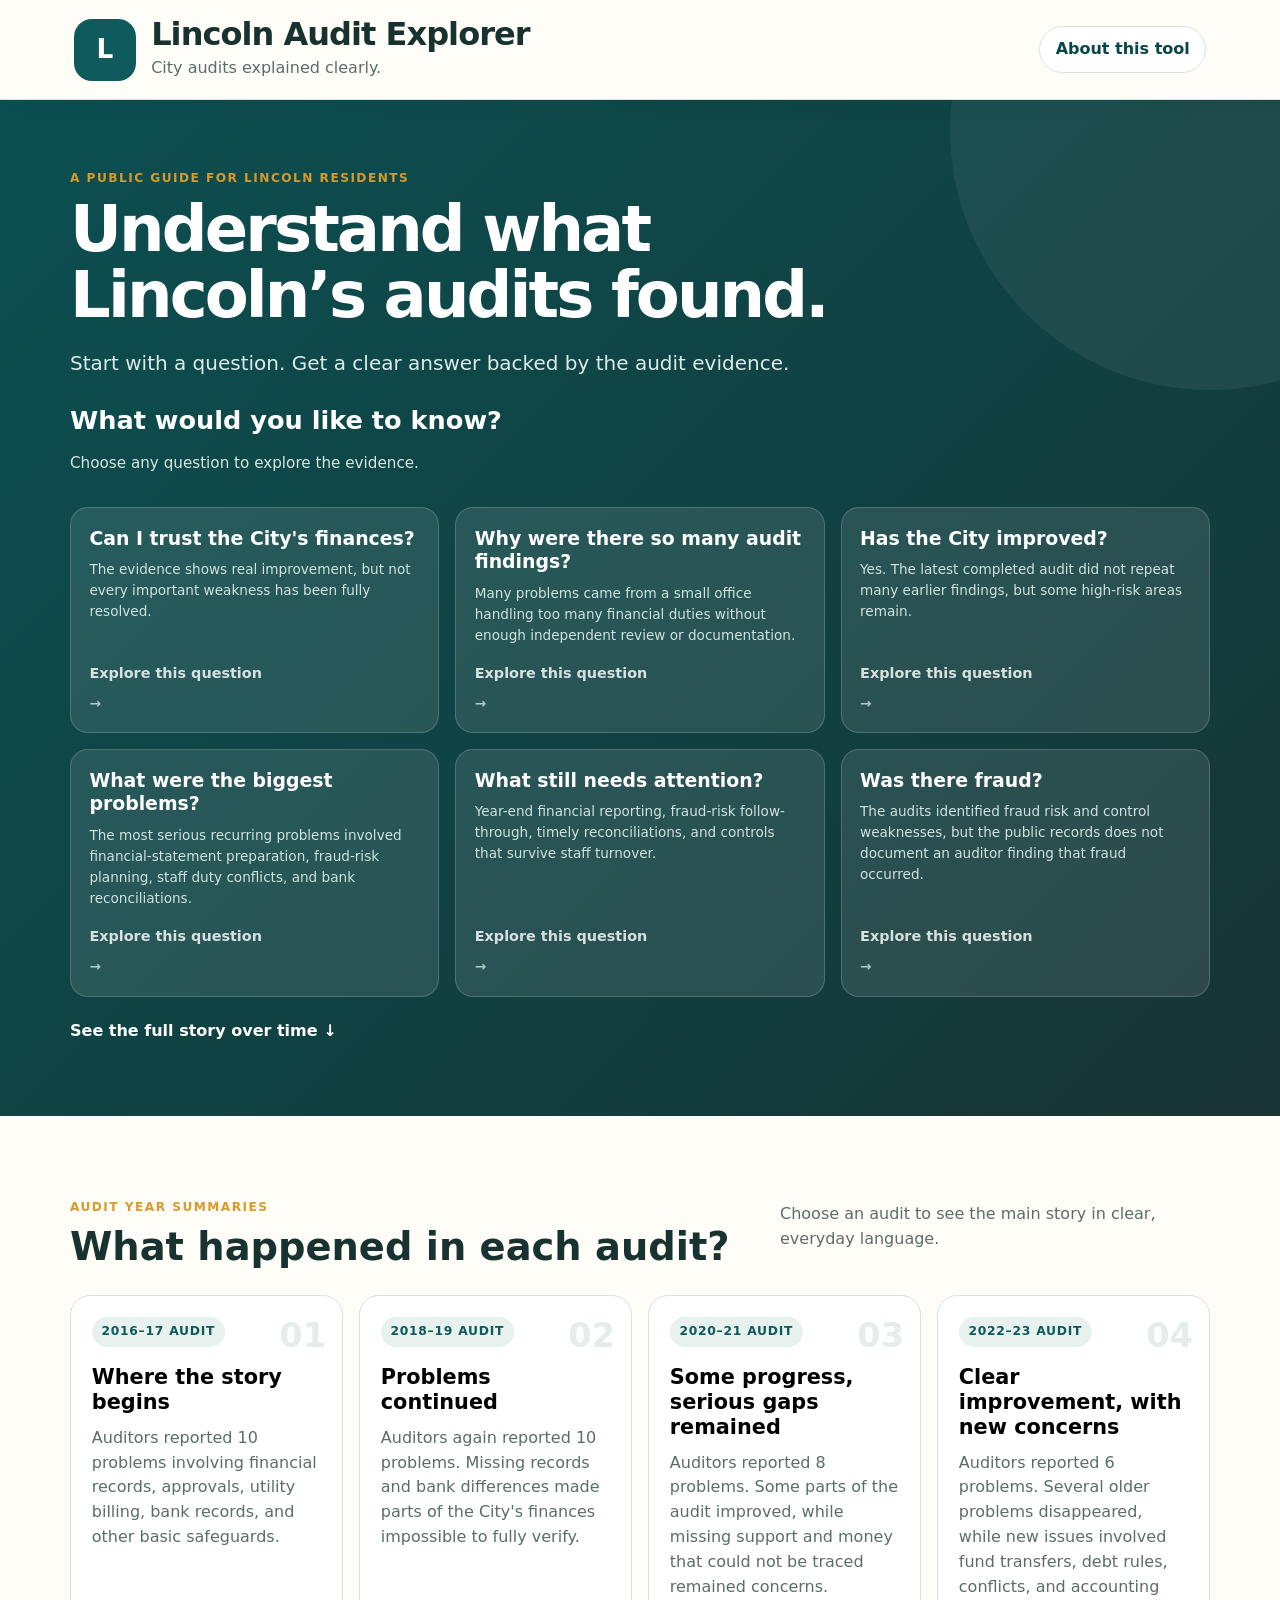
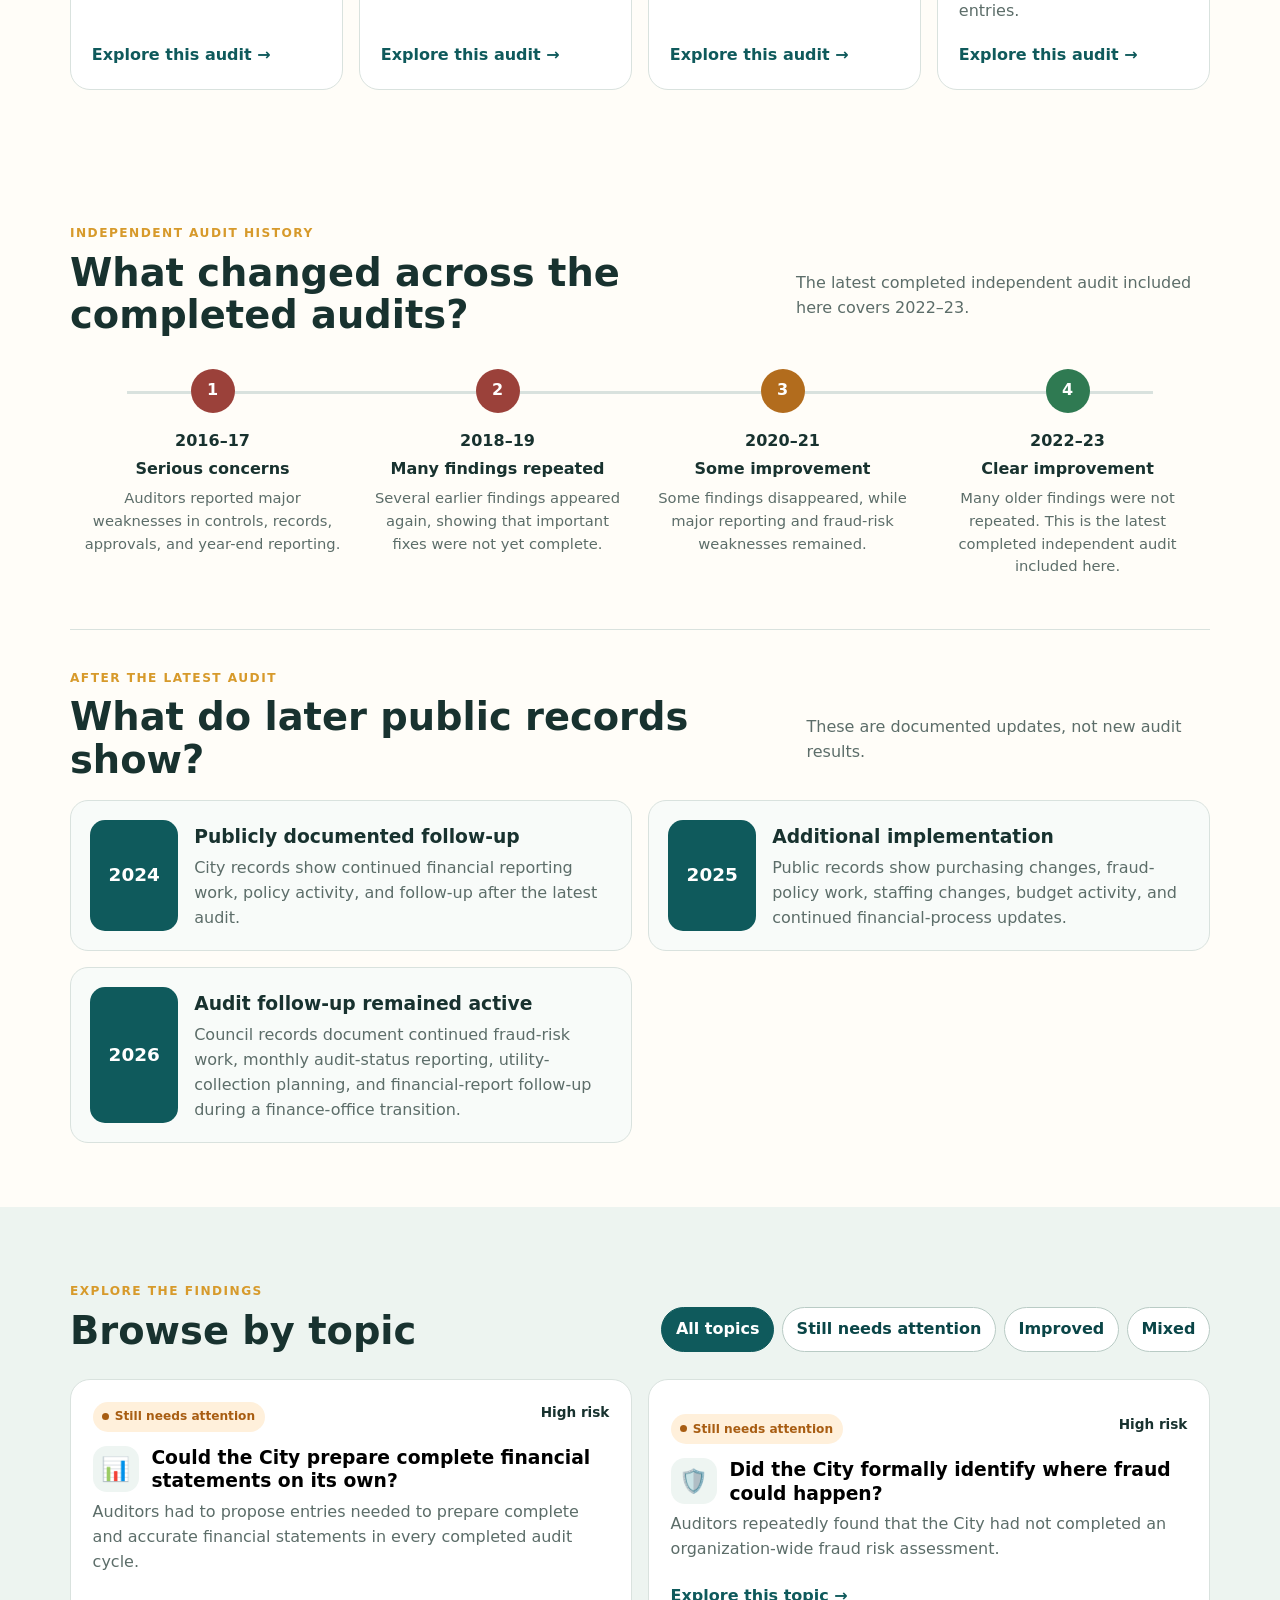
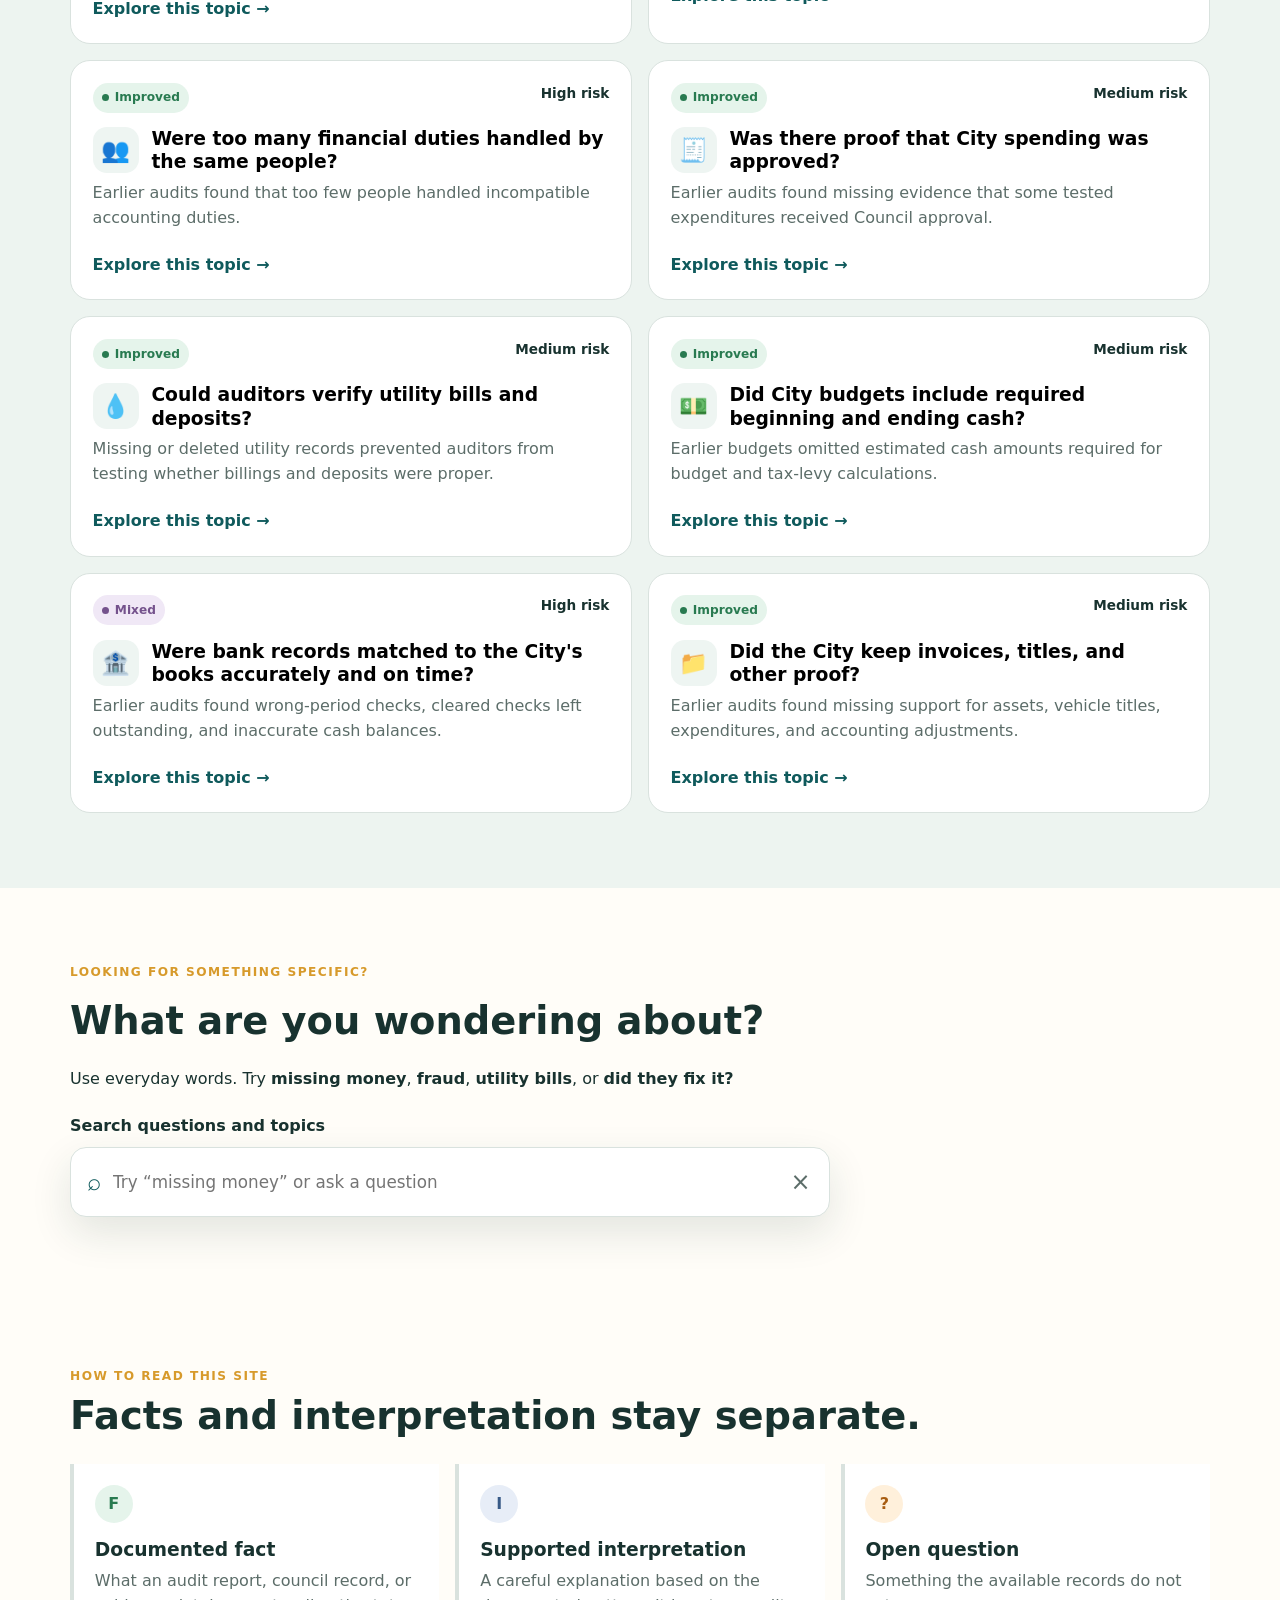
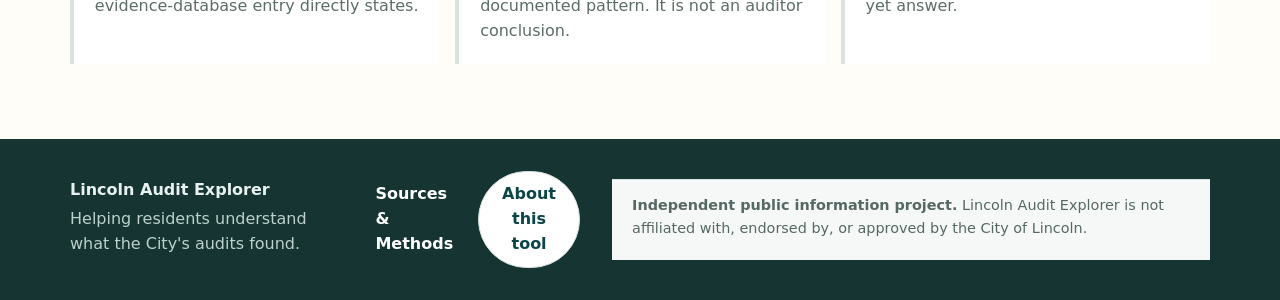
==== commit 78d28cc5: "Add files via upload" ====
--- a/index.html
+++ b/index.html
@@ -3,871 +3,231 @@
 <head>
   <meta charset="utf-8">
   <meta name="viewport" content="width=device-width, initial-scale=1">
-  <title>Lincoln Budget Timeline</title>
-  <meta name="description" content="Explore major 2026 Lincoln City Council decisions that may shape the 2027 budget.">
+  <meta name="description" content="Explore Lincoln audit findings in plain language, with traceable supporting evidence.">
+  <title>Lincoln Audit Explorer</title>
+  <link rel="stylesheet" href="styles.css">
+
   <style>
-    :root {
-      --bg:#f4f7f8;
-      --panel:#ffffff;
-      --text:#182126;
-      --muted:#5c6970;
-      --border:#d8e1e5;
-      --accent:#9C6B00;
-      --accent-dark:#7A5300;
-      --accent-soft:#F8F3E5;
-      --shadow:0 10px 28px rgba(20,42,48,.08);
-
-      --people-bg:#eaf1fb; --people-fg:#244f86;
-      --budget-bg:#f8f0da; --budget-fg:#7a5300;
-      --infra-bg:#eaf5ec; --infra-fg:#2e6f40;
-      --safety-bg:#e9eef7; --safety-fg:#1f3c5b;
-      --contracts-bg:#f0edf8; --contracts-fg:#5b3f86;
-      --future-bg:#eef0f2; --future-fg:#586168;
-      --fleet-bg:#f3eee8; --fleet-fg:#6b4f35;
-    }
-
-    * { box-sizing:border-box; }
-    html { scroll-behavior:smooth; }
-    body {
-      margin:0;
-      font-family:Inter, ui-sans-serif, system-ui, -apple-system, BlinkMacSystemFont, "Segoe UI", sans-serif;
-      background:var(--bg);
-      color:var(--text);
-      line-height:1.55;
-    }
-    .wrap { max-width:1080px; margin:0 auto; padding:0 16px 48px; }
-
-    .hero {
-      background:linear-gradient(135deg,var(--accent-dark),var(--accent));
-      color:white;
-      margin:0 -16px 24px;
-      padding:34px 16px 30px;
-    }
-    .hero-inner { max-width:1080px; margin:0 auto; }
-    .eyebrow {
-      font-size:.82rem;
-      letter-spacing:.04em;
-      text-transform:uppercase;
-      opacity:.85;
-      margin-bottom:12px;
-    }
-    h1 {
-      font-size:clamp(2rem,5vw,3.5rem);
-      line-height:1.05;
-      margin:0;
-      max-width:850px;
-      letter-spacing:-.03em;
-    }
-    .hero p {
-      max-width:780px;
-      margin:14px 0 0;
-      color:rgba(255,255,255,.92);
-      font-size:1.02rem;
-    }
-
-    .controls {
-      margin-top:22px;
-      background:var(--panel);
-      border:1px solid var(--border);
-      border-radius:18px;
-      padding:16px;
-      box-shadow:var(--shadow);
-    }
-    .controls-grid {
-      display:grid;
-      gap:14px;
-    }
-    .section-title { margin:0 0 4px; font-size:1.2rem; }
-    .section-sub { margin:0; color:var(--muted); font-size:.92rem; }
-    label {
-      display:block;
-      font-weight:700;
-      font-size:.9rem;
-      margin-bottom:6px;
-    }
-    input {
-      width:100%;
-      padding:13px 14px;
-      border:1px solid var(--border);
-      border-radius:12px;
-      font-size:1rem;
-      color:var(--text);
-      background:#fff;
-    }
-    input:focus {
-      outline:3px solid rgba(156,107,0,.18);
-      border-color:var(--accent);
-    }
-
-    .filters { display:flex; flex-wrap:wrap; gap:8px; }
-    button {
-      border:1px solid var(--border);
-      border-radius:999px;
-      padding:8px 12px;
-      background:#fff;
-      color:var(--text);
-      font-size:.88rem;
-      cursor:pointer;
-      transition:.15s ease;
-    }
-    button:hover { border-color:var(--accent); transform:translateY(-1px); }
-    button.active { background:var(--accent); color:white; border-color:var(--accent); }
-
-    .timeline {
-      position:relative;
-      margin:28px 0 0 15px;
-      padding-left:30px;
-      border-left:3px solid var(--accent);
-    }
-    .entry {
-      position:relative;
-      background:var(--panel);
-      border:1px solid var(--border);
-      border-radius:18px;
-      padding:18px;
-      margin-bottom:18px;
-      box-shadow:var(--shadow);
-    }
-    .entry::before {
-      content:"";
-      position:absolute;
-      left:-40px;
-      top:26px;
-      width:14px;
-      height:14px;
-      border-radius:50%;
-      background:var(--accent);
-      box-shadow:0 0 0 5px var(--bg);
-    }
-    .entry-top {
-      display:flex;
-      align-items:center;
-      flex-wrap:wrap;
-      gap:8px;
-      margin-bottom:10px;
-    }
-    .date { font-weight:800; }
-    .category {
-      display:inline-flex;
-      align-items:center;
-      gap:6px;
-      border-radius:999px;
-      padding:4px 9px;
-      font-size:.78rem;
-      font-weight:700;
-    }
-    .cat-people { background:var(--people-bg); color:var(--people-fg); }
-    .cat-budget { background:var(--budget-bg); color:var(--budget-fg); }
-    .cat-infra { background:var(--infra-bg); color:var(--infra-fg); }
-    .cat-safety { background:var(--safety-bg); color:var(--safety-fg); }
-    .cat-contracts { background:var(--contracts-bg); color:var(--contracts-fg); }
-    .cat-future { background:var(--future-bg); color:var(--future-fg); }
-    .cat-fleet { background:var(--fleet-bg); color:var(--fleet-fg); }
-
-    .status {
-      display:inline-block;
-      border:1px solid var(--border);
-      border-radius:999px;
-      padding:3px 8px;
-      font-size:.76rem;
-      color:var(--muted);
-    }
-    .action { margin:0; font-size:1rem; }
-    .money-highlight { color:var(--accent-dark); font-weight:800; }
-
-    details {
-      margin-top:14px;
-      border-top:1px solid var(--border);
-      padding-top:12px;
-    }
-    summary {
-      cursor:pointer;
-      font-weight:800;
-      color:var(--accent-dark);
-      list-style:none;
-    }
-    summary::-webkit-details-marker { display:none; }
-    summary::before {
-      content:"▶";
-      display:inline-block;
-      margin-right:8px;
-      font-size:.78rem;
-      transition:transform .15s ease;
-    }
-    details[open] summary::before { transform:rotate(90deg); }
-    details[open] summary .show-label { display:none; }
-    details:not([open]) summary .hide-label { display:none; }
-
-    .detail-grid {
-      display:grid;
-      gap:10px;
-      margin-top:12px;
-    }
-    .detail-box {
-      background:#f8fafb;
-      border:1px solid var(--border);
-      border-radius:12px;
-      padding:12px;
-    }
-    .detail-box strong {
-      display:block;
-      margin-bottom:4px;
-      font-size:.86rem;
-    }
-
-    .callout {
-      margin-top:26px;
-      background:var(--accent-soft);
-      border:1px solid #E4D3A5;
-      border-left:6px solid var(--accent);
-      border-radius:16px;
-      padding:18px;
-    }
-    .callout h2 { margin:0 0 8px; font-size:1.15rem; }
-    .callout p { margin:0; }
-
-
-    .legend {
-      margin-top:24px;
-      background:var(--panel);
-      border:1px solid var(--border);
-      border-radius:16px;
-      padding:14px 16px;
-      box-shadow:var(--shadow);
-    }
-    .legend-title { font-weight:800; margin-bottom:10px; }
-    .legend-items { display:flex; flex-wrap:wrap; gap:10px 14px; }
-    .legend-item { display:flex; align-items:center; gap:8px; font-size:.88rem; color:var(--muted); }
-    .legend-badge {
-      display:inline-block;
-      border:1px solid var(--border);
-      border-radius:999px;
-      padding:4px 9px;
-      font-size:.78rem;
-      color:var(--muted);
-      background:#fff;
-      font-weight:700;
-      white-space:nowrap;
-    }
-
-
-    .snapshot {
-      margin-top:24px;
-      background:var(--panel);
-      border:1px solid var(--border);
-      border-radius:18px;
-      padding:18px;
-      box-shadow:var(--shadow);
-    }
-    .snapshot h2 {
-      margin:0 0 6px;
-      font-size:1.25rem;
-    }
-    .snapshot-intro {
-      margin:0 0 16px;
-      color:var(--muted);
-      font-size:.93rem;
-    }
-    .prelim-badge {
-      display:inline-block;
-      margin-bottom:10px;
-      padding:4px 9px;
-      border-radius:999px;
-      background:#fff4d6;
-      color:#7A5300;
-      border:1px solid #e7cf8a;
-      font-size:.78rem;
-      font-weight:800;
-    }
-    .prairie-spotlight {
-      background:#fffaf0;
-      border:1px solid #e5d1a4;
-      border-left:6px solid var(--accent);
-      border-radius:16px;
-      padding:16px;
-      margin-bottom:16px;
-    }
-    .prairie-spotlight h3 {
-      margin:0 0 8px;
-      font-size:1.08rem;
-    }
-    .prairie-grid {
-      display:grid;
-      gap:10px;
-      margin-top:12px;
-    }
-    .prairie-metric {
-      background:#fff;
-      border:1px solid var(--border);
-      border-radius:12px;
-      padding:12px;
-    }
-    .prairie-metric .label {
-      color:var(--muted);
-      font-size:.8rem;
-    }
-    .prairie-metric .value {
-      font-size:1.18rem;
-      font-weight:800;
-      margin-top:3px;
-    }
-    .budget-groups {
-      display:grid;
-      gap:12px;
-    }
-    .budget-group {
-      border:1px solid var(--border);
-      border-radius:14px;
-      background:#fff;
-      overflow:hidden;
-    }
-    .budget-group summary {
-      padding:14px 16px;
-      color:var(--text);
-      font-weight:800;
-      cursor:pointer;
-      list-style:none;
-      border:0;
-      margin:0;
-    }
-    .budget-group summary::-webkit-details-marker { display:none; }
-    .budget-group summary::before {
-      content:"▶";
-      display:inline-block;
-      margin-right:8px;
-      font-size:.75rem;
-      color:var(--accent-dark);
-      transition:transform .15s ease;
-    }
-    .budget-group[open] summary::before { transform:rotate(90deg); }
-    .budget-group-body {
-      border-top:1px solid var(--border);
-      padding:12px 16px 15px;
-    }
-    .budget-group-body ul {
-      margin:0;
-      padding-left:20px;
-    }
-    .budget-group-body li {
-      margin:6px 0;
-    }
-    .budget-note {
-      margin-top:12px;
-      color:var(--muted);
-      font-size:.84rem;
-    }
-    @media(min-width:760px) {
-      .prairie-grid { grid-template-columns:repeat(3,minmax(0,1fr)); }
-      .budget-groups { grid-template-columns:repeat(2,minmax(0,1fr)); }
-    }
-
-
-    .deep-dive {
-      margin-top:24px;
-      background:var(--panel);
-      border:1px solid var(--border);
-      border-radius:18px;
-      padding:18px;
-      box-shadow:var(--shadow);
-    }
-    .deep-dive h2 { margin:0 0 6px; font-size:1.25rem; }
-    .deep-dive-intro { margin:0 0 16px; color:var(--muted); font-size:.93rem; }
-    .budget-doc-links {
-      display:flex;
-      flex-wrap:wrap;
-      gap:8px;
-      margin:0 0 16px;
-    }
-    .budget-doc-link {
-      display:inline-block;
-      text-decoration:none;
-      border:1px solid var(--border);
-      border-radius:999px;
-      padding:8px 12px;
-      background:#fff;
-      font-size:.86rem;
-      font-weight:700;
-    }
-    .budget-doc-link:hover { border-color:var(--accent); }
-    .compare-wrap {
-      overflow-x:auto;
-      border:1px solid var(--border);
-      border-radius:14px;
-      background:#fff;
-    }
-    .compare-table {
-      width:100%;
-      min-width:720px;
-      border-collapse:collapse;
-    }
-    .compare-table th,
-    .compare-table td {
-      padding:11px 12px;
-      text-align:right;
-      border-bottom:1px solid var(--border);
-      vertical-align:top;
-    }
-    .compare-table th:first-child,
-    .compare-table td:first-child { text-align:left; }
-    .compare-table thead th {
-      background:#f8fafb;
-      font-size:.82rem;
-    }
-    .compare-table tbody tr:last-child td { border-bottom:0; }
-    .prelim-col { background:#fffaf0; }
-    .change-notes {
-      display:grid;
-      gap:10px;
-      margin-top:14px;
-    }
-    .change-note {
-      border:1px solid var(--border);
-      border-radius:13px;
-      padding:12px 14px;
-      background:#fff;
-    }
-    .change-note strong { display:block; margin-bottom:3px; }
-    .change-note p { margin:0; color:var(--muted); font-size:.88rem; }
-    .comparison-caution {
-      margin-top:12px;
-      padding:11px 13px;
-      border-radius:12px;
-      background:#f8fafb;
-      color:var(--muted);
-      font-size:.84rem;
-    }
-    @media(min-width:760px) {
-      .change-notes { grid-template-columns:repeat(2,minmax(0,1fr)); }
-    }
-
-    .footnotes {
-      margin-top:18px;
-      background:var(--panel);
-      border:1px solid var(--border);
-      border-radius:16px;
-      padding:16px;
-      color:var(--muted);
-      font-size:.85rem;
-    }
-    .footnotes p { margin:0 0 10px; }
-    .footnotes p:last-child { margin-bottom:0; }
-    .empty {
-      background:var(--panel);
-      border:1px solid var(--border);
-      border-radius:16px;
-      padding:16px;
-    }
-
-    @media(min-width:760px) {
-      .hero { padding:54px 24px 48px; margin:0 -24px 28px; }
-      .controls-grid { grid-template-columns:1.1fr 1fr; align-items:end; }
-      .detail-grid { grid-template-columns:1fr 1fr; }
-      .wrap { padding-left:24px; padding-right:24px; }
-    }
-
-    @media(max-width:640px) {
-      .controls {
-        position:sticky;
-        top:8px;
-        z-index:10;
-      }
-      .filters {
-        overflow-x:auto;
-        flex-wrap:nowrap;
-        padding-bottom:2px;
-      }
-      .filters button { white-space:nowrap; }
+    .site-header{
+      position:relative !important;
+      background:#fffdf8 !important;
+      border-bottom:1px solid #d9e2de !important;
+      box-shadow:0 4px 18px rgba(23,54,49,.08) !important;
+    }
+    .header-inner{
+      min-height:96px !important;
+      padding:1.15rem 1.5rem !important;
+    }
+    .brand{
+      gap:.95rem !important;
+    }
+    .brand-mark{
+      width:62px !important;
+      height:62px !important;
+      border-radius:18px !important;
+      font-size:1.65rem !important;
+    }
+    .brand-copy{
+      display:flex !important;
+      flex-direction:column !important;
+      justify-content:center !important;
+    }
+    .brand-title{
+      font-size:2rem !important;
+      line-height:1 !important;
+      letter-spacing:-.03em !important;
+      color:#18322f !important;
+    }
+    .brand-tagline{
+      display:block !important;
+      margin-top:.35rem !important;
+      font-size:1rem !important;
+      color:#5c6d69 !important;
+    }
+    .hero-inner{
+      padding-top:4.3rem !important;
+      padding-bottom:4.5rem !important;
+    }
+    .hero h1{
+      max-width:760px !important;
+      font-size:clamp(2.25rem,5vw,4.1rem) !important;
+      margin-bottom:.85rem !important;
+    }
+    .hero-copy{
+      margin-bottom:1.6rem !important;
+    }
+    .hero-question-heading{
+      margin:0 0 1rem !important;
+      font-size:clamp(1.3rem,2vw,1.75rem) !important;
+      color:#ffffff !important;
+      line-height:1.2 !important;
+    }
+    @media(max-width:600px){
+      .header-inner{min-height:80px !important;padding:.9rem 1rem !important}
+      .brand-mark{width:50px !important;height:50px !important;font-size:1.35rem !important}
+      .brand-title{font-size:1.45rem !important}
+      .brand-tagline{font-size:.84rem !important}
+      .hero-inner{padding-top:3.2rem !important}
     }
   </style>
+
 </head>
 <body>
-  <div class="hero">
-    <div class="hero-inner">
-      <div class="eyebrow">Lincoln Budget Timeline</div>
-      <h1>2026 Budget Timeline</h1>
-      <p>Major council decisions that may influence Lincoln's 2027 budget. Search the timeline or browse by category, then open any item to see its financial impact and why it matters.</p>
-    </div>
-  </div>
-
-  <main class="wrap">
-
-    <section class="legend" aria-label="Timeline status legend">
-      <div class="legend-title">Status guide</div>
-      <div class="legend-items">
-        <div class="legend-item">
-          <span class="legend-badge">✅ Approved</span>
-          <span>Council approved the action.</span>
-        </div>
-        <div class="legend-item">
-          <span class="legend-badge">📅 Scheduled</span>
-          <span>A documented future budget milestone.</span>
-        </div>
-        <div class="legend-item">
-          <span class="legend-badge">❓ Outcome Unknown</span>
-          <span>Discussion is documented, but a final action could not be verified.</span>
-        </div>
-      </div>
-    </section>
-
-
-    <section class="snapshot" aria-labelledby="prelim-budget-title">
-      <span class="prelim-badge">2027 Working Preliminary Budget</span>
-      <h2 id="prelim-budget-title">What the newest budget documents show</h2>
-      <p class="snapshot-intro">These figures are proposed 2027 budget amounts from the working preliminary budget. They are not presented here as final adopted figures.</p>
-
-      <div class="prairie-spotlight">
-        <h3>💰 Prairie Dog Fund Spotlight</h3>
-        <p>The working preliminary budget shows a large Prairie Dog Fund balance and a proposed transfer out, while no 2027 infrastructure-project expenditure is listed on the fund worksheet.</p>
-        <div class="prairie-grid">
-          <div class="prairie-metric">
-            <div class="label">Projected 2027 beginning balance</div>
-            <div class="value">$3,292,727.39</div>
+  <a class="skip-link" href="#main">Skip to main content</a>
+
+  <header class="site-header">
+    <div class="header-inner">
+      <a class="brand" href="#" aria-label="Lincoln Audit Explorer home">
+        <span class="brand-mark" aria-hidden="true">L</span>
+        <span class="brand-copy"><strong class="brand-title">Lincoln Audit Explorer</strong><small class="brand-tagline">City audits explained clearly.</small></span>
+      </a>
+      <button id="aboutButton" class="header-button">About this tool</button>
+    </div>
+  </header>
+
+  <main id="main">
+    <div id="homeView">
+    <section class="hero">
+      <div class="hero-inner">
+        <p class="eyebrow">A public guide for Lincoln residents</p>
+        <h1>Understand what Lincoln&#8217;s audits found.</h1>
+        <p class="hero-copy">Start with a question. Get a clear answer backed by the audit evidence.</p>
+        <h2 class="hero-question-heading">What would you like to know?</h2>
+        <p class="hero-question-instruction">Choose any question to explore the evidence.</p>
+        <div id="heroQuestionGrid" class="hero-question-grid"></div>
+        <a class="hero-text-link" href="#timelineSection">See the full story over time ↓</a>
+      </div>
+    </section>
+
+    <section class="section audit-year-section" id="auditYearSection">
+      <div class="section-heading">
+        <div>
+          <p class="eyebrow">Audit year summaries</p>
+          <h2>What happened in each audit?</h2>
+        </div>
+        <p>Choose an audit to see the main story in clear, everyday language.</p>
+      </div>
+      <div class="audit-period-note">
+        <strong>Why are the years grouped?</strong>
+        <span>Each audit covers two calendar years: 2016–17, then 2018–19, then 2020–21, and then 2022–23. No calendar year is skipped.</span>
+      </div>
+      <div id="auditYearGrid" class="audit-year-grid"></div>
+    </section>
+
+    <section class="section compact-section" id="timelineSection">
+      <div class="section-heading">
+        <div>
+          <p class="eyebrow">Independent audit history</p>
+          <h2>What changed across the completed audits?</h2>
+        </div>
+        <p>The latest completed independent audit included here covers 2022–23.</p>
+      </div>
+      <div id="auditOverviewTimeline" class="overview-timeline audit-overview-timeline"></div>
+
+      <div class="post-audit-overview">
+        <div class="section-heading post-audit-heading">
+          <div>
+            <p class="eyebrow">After the latest audit</p>
+            <h2>What do later public records show?</h2>
           </div>
-          <div class="prairie-metric">
-            <div class="label">Proposed 2027 transfer out</div>
-            <div class="value">$123,632.96</div>
-          </div>
-          <div class="prairie-metric">
-            <div class="label">Projected 2027 year-end balance</div>
-            <div class="value">$3,169,094.43</div>
-          </div>
-        </div>
-        <p class="budget-note">The same worksheet estimates $71,920.37 in state-treasurer revenue and $40,000 in interest for 2027.</p>
-      </div>
-
-      <div class="budget-groups">
-        <details class="budget-group">
-          <summary>🏗️ Buildings & Major Capital</summary>
-          <div class="budget-group-body">
-            <ul>
-              <li><strong>$1.75 million</strong> listed for a purchase in the Building & Maintenance Fund.</li>
-              <li><strong>$1 million</strong> listed for a building.</li>
-              <li><strong>$50,000</strong> in engineering fees.</li>
-              <li>Total proposed appropriations for this fund: <strong>$2.8 million</strong>.</li>
-            </ul>
-          </div>
-        </details>
-
-        <details class="budget-group">
-          <summary>💧 Wastewater Treatment Plant</summary>
-          <div class="budget-group-body">
-            <ul>
-              <li><strong>$22.2 million</strong> bond revenue is shown for 2027.</li>
-              <li><strong>$29,262,126.84</strong> in project costs is proposed.</li>
-              <li>The worksheet shows a projected beginning balance of <strong>$7,062,126.84</strong>.</li>
-            </ul>
-          </div>
-        </details>
-
-        <details class="budget-group">
-          <summary>🚧 Highway / Public Works</summary>
-          <div class="budget-group-body">
-            <ul>
-              <li>Salaries: <strong>$75,000 → $121,000</strong>.</li>
-              <li>Health insurance: <strong>$13,000 → $32,400</strong>.</li>
-              <li>Repairs & parts: <strong>$15,000 → $60,000</strong>.</li>
-              <li>Machine/equipment: <strong>$40,000</strong>.</li>
-              <li>Tar/mastic equipment: <strong>$110,000</strong>.</li>
-              <li>Chip seal tar: <strong>$55,000</strong>.</li>
-              <li>Curb repair: <strong>$16,000</strong>.</li>
-            </ul>
-          </div>
-        </details>
-
-        <details class="budget-group">
-          <summary>🚓 Public Safety</summary>
-          <div class="budget-group-body">
-            <ul>
-              <li>Police wages: <strong>$470,000 → $519,250</strong>.</li>
-              <li>Health insurance: <strong>$73,000 → $116,811</strong>.</li>
-              <li>Equipment: <strong>$40,000 → $72,000</strong>.</li>
-              <li>Vehicle maintenance: <strong>$12,500 → $20,000</strong>.</li>
-              <li>Vehicle allowance: <strong>$58,000 → $25,000</strong>.</li>
-            </ul>
-          </div>
-        </details>
-
-        <details class="budget-group">
-          <summary>🚰 Water Fund</summary>
-          <div class="budget-group-body">
-            <ul>
-              <li>Salaries: <strong>$140,000 → $292,000</strong>.</li>
-              <li>Health insurance: <strong>$42,000 → $85,000</strong>.</li>
-              <li>Repairs & maintenance: <strong>$20,000 → $100,000</strong>.</li>
-              <li>Engineering/legal fees: <strong>$16,000</strong>.</li>
-              <li>Engineer setup: <strong>$5,000</strong>.</li>
-            </ul>
-          </div>
-        </details>
-
-        <details class="budget-group">
-          <summary>🛠️ Sewer Fund</summary>
-          <div class="budget-group-body">
-            <ul>
-              <li>Salaries: <strong>$134,000 → $191,000</strong>.</li>
-              <li>Health insurance: <strong>$25,000 → $54,200</strong>.</li>
-              <li>Engineering: <strong>$16,000</strong>.</li>
-              <li>Engineer setup: <strong>$5,000</strong>.</li>
-              <li>Jetter system: <strong>$30,000</strong>.</li>
-              <li>Sewer camera: <strong>$5,000</strong>.</li>
-            </ul>
-          </div>
-        </details>
-
-        <details class="budget-group">
-          <summary>🚛 Garbage Fund</summary>
-          <div class="budget-group-body">
-            <ul>
-              <li>Roll-off truck: <strong>$60,000</strong>.</li>
-              <li>New grapple: <strong>$10,000</strong>.</li>
-              <li>Salaries: <strong>$57,400 → $81,000</strong>.</li>
-              <li>Health insurance: <strong>$11,500 → $23,500</strong>.</li>
-              <li>Engineering fees: <strong>$16,000</strong>.</li>
-            </ul>
-          </div>
-        </details>
-
-        <details class="budget-group">
-          <summary>👥 General Fund & Compensation</summary>
-          <div class="budget-group-body">
-            <ul>
-              <li>General Fund final appropriation shown: <strong>$1,668,511</strong>.</li>
-              <li>Estimated levy: <strong>$1,434,337.42</strong>, or about <strong>66.25 mills</strong>.</li>
-              <li>Engineering professional fees are shown at <strong>$46,000</strong> for 2027 after a much higher 2026 estimate.</li>
-              <li>Clerk of Court wages are listed at <strong>$36,000</strong>.</li>
-            </ul>
-          </div>
-        </details>
-
-        <details class="budget-group">
-          <summary>🌳 Planning, Forestry & Economic Development</summary>
-          <div class="budget-group-body">
-            <ul>
-              <li>Planning & Zoning: <strong>$32,000</strong> total proposed appropriations, including $10,000 engineer fees and $5,000 engineer setup.</li>
-              <li>Forestry: <strong>$33,500</strong> total proposed appropriations, including a $10,000 air curtain burner and $10,000 Dream Project.</li>
-              <li>Economic Development: <strong>$30,200</strong> total proposed appropriations.</li>
-            </ul>
-          </div>
-        </details>
-
-        <details class="budget-group">
-          <summary>💡 Street Lights & Other Utility Funds</summary>
-          <div class="budget-group-body">
-            <ul>
-              <li>Street Lights Fund: <strong>$67,100</strong> total proposed appropriations.</li>
-              <li>Street poles: <strong>$8,000</strong>.</li>
-              <li>Storm Sewer Maintenance: <strong>$10,000</strong> proposed repairs.</li>
-              <li>Sewer Backup Fund shows no proposed expenditures and a projected year-end balance of <strong>$81,801.68</strong>.</li>
-            </ul>
-          </div>
-        </details>
-      </div>
-    </section>
-
-
-    <section class="deep-dive" aria-labelledby="deep-dive-title">
-      <span class="prelim-badge">3-Year Budget Comparison</span>
-      <h2 id="deep-dive-title">Want to dig deeper? Compare 2025, 2026 and the 2027 preliminary budget</h2>
-      <p class="deep-dive-intro">This section puts comparable headline figures side by side so residents can see where the budget is changing. The 2025 and 2026 columns are adopted budgets; the 2027 column is the current working preliminary budget. For the original budget documents, use the City of Lincoln's official document library.</p>
-
-      <div class="budget-doc-links" aria-label="Official budget documents">
-        <a class="budget-doc-link" href="https://www.cityoflincolnnd.com/document-library" target="_blank" rel="noopener">🏛️ View official budget documents on the City of Lincoln website</a>
-      </div>
-
-      <div class="compare-wrap">
-        <table class="compare-table">
-          <thead>
-            <tr>
-              <th>Budget measure</th>
-              <th>2025 Final</th>
-              <th>2026 Final</th>
-              <th class="prelim-col">2027 Preliminary</th>
-            </tr>
-          </thead>
-          <tbody>
-            <tr>
-              <td><strong>General Fund appropriation</strong></td>
-              <td>$1,690,125</td>
-              <td>$1,732,974.29</td>
-              <td class="prelim-col">$1,668,511</td>
-            </tr>
-            <tr>
-              <td><strong>General Fund amount levied</strong></td>
-              <td>$1,302,014.17</td>
-              <td>$1,376,885</td>
-              <td class="prelim-col">$1,434,337.42</td>
-            </tr>
-            <tr>
-              <td><strong>Estimated mills</strong></td>
-              <td>72.23</td>
-              <td>68.74</td>
-              <td class="prelim-col">66.25</td>
-            </tr>
-            <tr>
-              <td><strong>Police Department wages</strong></td>
-              <td>$494,000</td>
-              <td>$455,306.25</td>
-              <td class="prelim-col">$519,250</td>
-            </tr>
-            <tr>
-              <td><strong>General Fund engineering professional fees</strong></td>
-              <td>$150,000</td>
-              <td>$160,000*</td>
-              <td class="prelim-col">$46,000</td>
-            </tr>
-            <tr>
-              <td><strong>Prairie Dog Fund — infrastructure project appropriation</strong></td>
-              <td>$1,997,556.92</td>
-              <td>$1,997,556.92</td>
-              <td class="prelim-col">$0 listed; $123,632.96 transfer out</td>
-            </tr>
-          </tbody>
-        </table>
-      </div>
-
-      <div class="change-notes">
-        <div class="change-note">
-          <strong>💰 Levy continues to rise</strong>
-          <p>The General Fund levy increases from about $1.30 million in 2025 to $1.38 million in 2026 and $1.43 million in the 2027 preliminary budget, even while the estimated mill rate declines.</p>
-        </div>
-        <div class="change-note">
-          <strong>👮 Police wages change direction</strong>
-          <p>The budgeted PD wage line fell from $494,000 in 2025 to $455,306.25 in 2026, then rises to $519,250 in the 2027 preliminary budget.</p>
-        </div>
-        <div class="change-note">
-          <strong>🏗️ Engineering is a major comparison point</strong>
-          <p>The adopted 2026 budget began with $160,000 for General Fund engineering professional fees, but the council later amended that line to $332,000. The 2027 preliminary General Fund line is $46,000, with additional engineering amounts appearing in other funds.</p>
-        </div>
-        <div class="change-note">
-          <strong>🌾 Prairie Dog Fund structure changes</strong>
-          <p>The 2025 and 2026 budgets each showed a $1,997,556.92 infrastructure-project appropriation. The 2027 preliminary worksheet instead shows no infrastructure-project expenditure and lists a $123,632.96 transfer out.</p>
-        </div>
-      </div>
-
-      <div class="comparison-caution">
-        <strong>Comparison note:</strong> Budget structure and account placement change from year to year. For example, some 2027 legal and engineering costs are shown in different funds or categories, so not every department total is directly comparable. This table focuses on lines that can be traced across the documents and flags important structural changes.
-      </div>
-    </section>
-
-    <section class="controls">
-      <div class="controls-grid">
+          <p>These are documented updates, not new audit results.</p>
+        </div>
+        <div id="documentedUpdatesOverview" class="documented-updates-overview"></div>
+      </div>
+    </section>
+
+    <section class="section section-muted" id="topicsSection">
+      <div class="section-heading">
         <div>
-          <h2 class="section-title">Explore the timeline</h2>
-          <p class="section-sub">Search the timeline or browse by category.</p>
-        </div>
-        <div>
-          <label for="searchInput">Search the timeline</label>
-          <input id="searchInput" type="search" placeholder="Search engineering, wages, police, sewer...">
-        </div>
-      </div>
-      <div style="margin-top:14px">
-        <label>Browse by category</label>
-        <div class="filters" id="filters"></div>
-      </div>
-    </section>
-
-    <section class="timeline" id="timeline" aria-live="polite"></section>
-
-
-    <section class="callout">
-      <h2>New from the August 6 agenda packet</h2>
-      <p>The packet adds three significant items to watch: a proposed <strong>$28,468.32</strong> Insurance Reserve Fund transfer, a proposed <strong>$52,885.47</strong> police vehicle purchase, and repair/replacement options for the 2019 Toolcat ranging from about <strong>$6,000 to $68,319</strong>. These are marked <strong>Outcome Unknown</strong> until final council action is verified.</p>
-    </section>
-
-    <section class="callout">
-      <h2>Why this timeline matters</h2>
-      <p>Personnel, engineering, capital, fleet, and fund-transfer decisions can affect the city's broader financial plan. The timeline separates verified approvals from proposals and items whose final outcome still needs to be confirmed.</p>
-    </section>
-
-    <section class="footnotes">
-      <p><strong>About the figures:</strong> The “known dollar actions” figure combines different kinds of financial activity, including a pension transfer, capital purchases, contracts, an over-budget amount, a fund transfer, and increased budget authority. It should not be described as a total of new spending.</p>
-      <p><strong>Source base:</strong> City of Lincoln 2026 council meeting records, the July 23, 2026 meeting transcript, the August 6, 2026 agenda packet, the 2025 Annual Budget, the 2026 Final Budget, and the 2027 Working Preliminary Budget. Amounts marked “not stated” were not quantified in the records reviewed.</p>
-    </section>
+          <p class="eyebrow">Explore the findings</p>
+          <h2>Browse by topic</h2>
+        </div>
+        <div class="filters" aria-label="Filter topics">
+          <button class="filter active" data-filter="All">All topics</button>
+          <button class="filter" data-filter="Ongoing">Still needs attention</button>
+          <button class="filter" data-filter="Improved">Improved</button>
+          <button class="filter" data-filter="Mixed">Mixed</button>
+        </div>
+      </div>
+      <div id="topicGrid" class="topic-grid"></div>
+      <div id="emptyState" class="empty-state" hidden>
+        <h3>No matching results</h3>
+        <p>Try a broader word or clear the status filter.</p>
+      </div>
+    </section>
+
+    <section class="search-section">
+      <div>
+        <p class="eyebrow">Looking for something specific?</p>
+        <h2>What are you wondering about?</h2>
+        <p>Use everyday words. Try <strong>missing money</strong>, <strong>fraud</strong>, <strong>utility bills</strong>, or <strong>did they fix it?</strong></p>
+      </div>
+      <div class="search-wrap">
+        <label for="searchInput">Search questions and topics</label>
+        <div class="search-box">
+          <span aria-hidden="true">⌕</span>
+          <input id="searchInput" type="search" placeholder="Try “missing money” or ask a question">
+          <button id="clearSearch" aria-label="Clear search">×</button>
+        </div>
+      </div>
+      <div id="searchResults" class="search-results" hidden>
+        <div id="searchGuide"></div>
+        <h3>Search results</h3>
+        <div id="questionGrid" class="question-grid"></div>
+        <div id="searchTopicGrid" class="topic-grid"></div>
+      </div>
+    </section>
+
+    <section class="method">
+      <div>
+        <p class="eyebrow">How to read this site</p>
+        <h2>Facts and interpretation stay separate.</h2>
+      </div>
+      <div class="method-grid">
+        <article><span class="method-icon fact-icon">F</span><h3>Documented fact</h3><p>What an audit report, council record, or evidence-database entry directly states.</p></article>
+        <article><span class="method-icon interpretation-icon">I</span><h3>Supported interpretation</h3><p>A careful explanation based on the documented pattern. It is not an auditor conclusion.</p></article>
+        <article><span class="method-icon question-icon">?</span><h3>Open question</h3><p>Something the available records do not yet answer.</p></article>
+      </div>
+    </section>
+    </div>
+
+    <section id="pageView" class="page-view" hidden aria-live="polite"></section>
   </main>
 
-  <script>
-    const events = [{"date": "2026-01-22", "display": "January 22", "category": "Personnel & Compensation", "action": "Approved the Utilities and Wastewater Treatment Facility Supervisor position and continued work on the Bold Minds wage study.", "impact": "Ongoing personnel costs; total amount not stated.", "why": "Started staffing and compensation changes that continued throughout 2026.", "amount": null, "status": "Approved"}, {"date": "2026-02-05", "display": "February 5", "category": "Budget & Finance", "action": "Approved transferring $346,551.91 from the former Employee Pension account to NDPERS.", "impact": "$346,551.91 transfer.", "why": "A significant movement of city funds related to employee retirement obligations. This was a transfer, not new spending.", "amount": 346551.91, "status": "Approved"}, {"date": "2026-02-05", "display": "February 5", "category": "Personnel & Compensation", "action": "Restructured the Clerk of Court position into a Police Administrative Specialist position funded through the Police Department wage budget.", "impact": "Ongoing salary and benefit costs; total amount not stated.", "why": "Changed the city staffing structure and how personnel costs are assigned.", "amount": null, "status": "Approved"}, {"date": "2026-02-05", "display": "February 5", "category": "Capital & Infrastructure", "action": "Approved the purchase of 26 LED streetlights.", "impact": "$6,500 one-time purchase.", "why": "A capital improvement that may also affect future energy and maintenance costs.", "amount": 6500, "status": "Approved"}, {"date": "2026-02-19", "display": "February 19", "category": "Capital & Infrastructure", "action": "Approved a Terracon geotechnical engineering contract for the regional wastewater facility.", "impact": "$14,450 contract.", "why": "Continued design and site work for one of the city's largest infrastructure projects.", "amount": 14450, "status": "Approved"}, {"date": "2026-03-05", "display": "March 5", "category": "Public Safety", "action": "Approved a Police Department emergency generator, contingent on grant reimbursement.", "impact": "$130,337.62 project; up to $110,000 expected from grant funding.", "why": "A major emergency-operations investment. The expected local share was about $20,337.62 before any additional costs.", "amount": 130337.62, "status": "Approved"}, {"date": "2026-03-05", "display": "March 5", "category": "Contracts & Operations", "action": "Approved a new information technology services agreement with Corporate Technologies.", "impact": "Ongoing contract cost; amount not stated in the meeting record reviewed.", "why": "Creates a continuing operating expense for city technology services.", "amount": null, "status": "Approved"}, {"date": "2026-04-09", "display": "April 9", "category": "Personnel & Compensation", "action": "Approved transferring an administrative position from the City Office to the Police Department.", "impact": "Departmental personnel-budget reallocation.", "why": "Shifted staffing resources without necessarily adding a new city employee.", "amount": null, "status": "Approved"}, {"date": "2026-04-23", "display": "April 23", "category": "Personnel & Compensation", "action": "Adopted the Bold Minds small-city minimum wage ranges, effective July 1, 2026.", "impact": "Ongoing payroll impact; total amount not stated.", "why": "Established new minimum pay ranges across city positions.", "amount": null, "status": "Approved"}, {"date": "2026-04-23", "display": "April 23", "category": "Personnel & Compensation", "action": "Directed development of a citywide step-and-grade compensation system.", "impact": "Long-term payroll impact still being developed.", "why": "Created the framework later used for the proposed 2027 compensation structure.", "amount": null, "status": "Directed"}, {"date": "2026-04-23", "display": "April 23", "category": "Personnel & Compensation", "action": "Confirmed the Utilities and Wastewater Treatment Facility Supervisor position effective April 1.", "impact": "Ongoing personnel cost.", "why": "Put the supervisory staffing change into effect during 2026.", "amount": null, "status": "Approved"}, {"date": "2026-06-04", "display": "June 4", "category": "Personnel & Compensation", "action": "Reported hiring a temporary Public Works employee through a staffing agency.", "impact": "Temporary personnel expense; amount not stated.", "why": "Added a short-term staffing cost to support city operations.", "amount": null, "status": "Reported"}, {"date": "2026-06-30", "display": "June 30", "category": "Fleet & Public Works", "action": "Council discussed bidding approval and purchase limits for 2009 and 2015 Peterbilt 320 garbage trucks during a special meeting.", "impact": "Purchase amount and final council action could not be verified from the meeting records reviewed.", "why": "Fleet replacement can represent a significant capital expense. The available record documents discussion of the proposed purchase but does not show a final approval.", "amount": null, "status": "Outcome Unknown"}, {"date": "2026-07-09", "display": "July 9", "category": "Budget & Finance", "action": "Engineering fees were reported $5,617.54 over budget as of June 30, prompting the council to create an Engineering Budget Committee.", "impact": "$5,617.54 over budget at that point.", "why": "The committee was created to review the budget deficiency and recommend solutions. This led directly to the July 23 fund transfer and budget amendment.", "amount": 5617.54, "status": "Approved"}, {"date": "2026-07-23", "display": "July 23", "category": "Budget & Finance", "action": "Transferred $171,235.08 from Account 511 to the General Fund Professional Fees account to cover the 2026 engineering budget deficiency.", "impact": "$171,235.08 transfer.", "why": "A major midyear transfer used to cover engineering costs beyond the adopted budget. The committee reported that costs had already exceeded budget midway through the year.", "amount": 171235.08, "status": "Approved"}, {"date": "2026-07-23", "display": "July 23", "category": "Budget & Finance", "action": "Amended the 2026 budget by increasing engineering professional fees from $160,000 to $332,000.", "impact": "$172,000 increase in budget authority.", "why": "More than doubled the engineering line item during the fiscal year. Council discussion indicated engineering expenses could effectively double by year-end without operational changes.", "amount": 172000, "status": "Approved"}, {"date": "2026-07-23", "display": "July 23", "category": "Personnel & Compensation", "action": "Approved a new seven-grade compensation structure for implementation with the 2027 budget.", "impact": "Long-term payroll impact; exact total not provided in the transcript.", "why": "The structure was based on wage analysis and was described as a framework the council would review annually rather than a permanent schedule.", "amount": null, "status": "Approved"}, {"date": "2026-07-23", "display": "July 23", "category": "Personnel & Compensation", "action": "Approved applying the new compensation structure to the City Auditor position, retroactive to April 1, 2026.", "impact": "Retroactive 2026 wage adjustment; amount not stated.", "why": "This was one of two positions receiving retroactive implementation of the new compensation structure before the full 2027 plan takes effect.", "amount": null, "status": "Approved"}, {"date": "2026-07-23", "display": "July 23", "category": "Personnel & Compensation", "action": "Approved the Police Sergeant position's placement in the new compensation structure, retroactive to April 1, 2026.", "impact": "Retroactive 2026 wage adjustment; amount not stated.", "why": "This was one of two positions receiving retroactive implementation of the new compensation structure before the full 2027 plan takes effect.", "amount": null, "status": "Approved"}, {"date": "2026-07-23", "display": "July 23", "category": "Future Consideration", "action": "Discussed reducing future engineering costs through better project billing, routing more routine work through the Public Works Director, shifting technical work in-house, and possibly hiring an in-house city engineer.", "impact": "Future budget impact unknown; no action taken.", "why": "These ideas could change how engineering costs are assigned and whether the city relies more on employees or outside consultants. No final action was taken.", "amount": null, "status": "Discussion"}, {"date": "2026-07-23", "display": "July 23", "category": "Future Consideration", "action": "Authorized gathering more information about a possible city property purchase, with preliminary discussion of roughly $1.8 million to $2.7 million for the full area.", "impact": "Potential future capital commitment; no purchase approved.", "why": "Shows a significant possible future spending decision that was not yet part of an adopted purchase.", "amount": null, "status": "Information gathering"}, {"date": "2026-08-06", "display": "August 6", "category": "Budget & Finance", "action": "Agenda documentation proposed transferring $28,468.32 from the Insurance Reserve Fund to General Fund cash and closing Fund 211.", "impact": "Proposed $28,468.32 fund transfer. Workers’ compensation and liability insurance line items would move to the General Fund.", "why": "This would change where the city accounts for insurance costs and eliminate the separate Insurance Reserve Fund. The agenda packet documents the recommendation, but final council action has not yet been verified from minutes.", "amount": 28468.32, "status": "Outcome Unknown"}, {"date": "2026-08-06", "display": "August 6", "category": "Public Safety", "action": "Agenda documentation requested approval to purchase a 2027 Ford Interceptor for the Police Department.", "impact": "Proposed purchase: $52,885.47. The memo states the purchase was included in the approved 2026 budget.", "why": "This is a significant fleet expenditure. The packet contains a suggested approval motion, but final council action has not yet been verified from minutes.", "amount": 52885.47, "status": "Outcome Unknown"}, {"date": "2026-08-06", "display": "August 6", "category": "Fleet & Public Works", "action": "Council was presented options for the 2019 Toolcat: repair it, replace it with trade-in, or purchase new without a trade.", "impact": "Repair: about $6,000. New with trade-in: $38,318. New without trade: $68,319. The memo states remaining 2026 Highway and Sewer budget funds were sufficient to cover a new purchase.", "why": "The packet documents the available options and funding capacity, but the suggested action was to discuss and decide a motion. A final outcome has not yet been verified.", "amount": null, "status": "Outcome Unknown"}, {"date": "2026-08-06", "display": "August 6", "category": "Budget & Finance", "action": "City Administrator report identified September 17, 2026 as the 2027 final budget hearing date.", "impact": "No direct expenditure.", "why": "This establishes the next major public milestone in the 2027 budget process.", "amount": null, "status": "Scheduled"}];
-    const icons = {"Personnel & Compensation": "👥", "Budget & Finance": "💰", "Capital & Infrastructure": "🏗️", "Public Safety": "🚓", "Contracts & Operations": "🖥️", "Future Consideration": "🔎", "Fleet & Public Works": "🚛"};
-    const categoryClasses = {"Personnel & Compensation": "cat-people", "Budget & Finance": "cat-budget", "Capital & Infrastructure": "cat-infra", "Public Safety": "cat-safety", "Contracts & Operations": "cat-contracts", "Future Consideration": "cat-future", "Fleet & Public Works": "cat-fleet"};
-    const categories = ["All", ...new Set(events.map(e => e.category))];
-    let activeCategory = "All";
-
-    const filters = document.getElementById("filters");
-    const timeline = document.getElementById("timeline");
-    const searchInput = document.getElementById("searchInput");
-
-    function emphasizeMoney(text) {
-      return text.replace(/\$[\d,]+(?:\.\d{2})?|\$\d+K|\$\d+(?:\.\d+)? million/gi, match => `<span class="money-highlight">${match}</span>`);
-    }
-
-    function renderFilters() {
-      filters.innerHTML = "";
-      categories.forEach(category => {
-        const button = document.createElement("button");
-        button.type = "button";
-        button.textContent = category;
-        if (category === activeCategory) button.classList.add("active");
-        button.addEventListener("click", () => {
-          activeCategory = category;
-          renderFilters();
-          renderTimeline();
-        });
-        filters.appendChild(button);
-      });
-    }
-
-    function renderTimeline() {
-      const q = searchInput.value.trim().toLowerCase();
-      const filtered = events.filter(e => {
-        const categoryMatch = activeCategory === "All" || e.category === activeCategory;
-        const text = `${e.display} ${e.category} ${e.action} ${e.impact} ${e.why} ${e.status}`.toLowerCase();
-        return categoryMatch && (!q || text.includes(q));
-      });
-
-      
-      timeline.innerHTML = "";
-
-      if (!filtered.length) {
-        timeline.innerHTML = '<div class="empty">No timeline entries match this search.</div>';
-        return;
-      }
-
-      filtered.forEach(e => {
-        const article = document.createElement("article");
-        article.className = "entry";
-        const icon = icons[e.category] || "•";
-        const categoryClass = categoryClasses[e.category] || "cat-future";
-        article.innerHTML = `
-          <div class="entry-top">
-            <span class="date">${e.display}</span>
-            <span class="category ${categoryClass}">${icon} ${e.category}</span>
-            <span class="status">${e.status === "Approved" ? "✅ " : e.status === "Pending" ? "⏳ " : e.status === "Outcome Unknown" ? "❓ " : e.status === "Scheduled" ? "📅 " : ""}${e.status}</span>
-          </div>
-          <p class="action">${emphasizeMoney(e.action)}</p>
-          <details>
-            <summary>
-              <span class="show-label">View financial impact</span>
-              <span class="hide-label">Hide details</span>
-            </summary>
-            <div class="detail-grid">
-              <div class="detail-box">
-                <strong>Financial impact</strong>
-                <div>${emphasizeMoney(e.impact)}</div>
-              </div>
-              <div class="detail-box">
-                <strong>Why it matters</strong>
-                <div>${e.why}</div>
-              </div>
-            </div>
-          </details>
-        `;
-        timeline.appendChild(article);
-      });
-    }
-
-    searchInput.addEventListener("input", renderTimeline);
-    renderFilters();
-    renderTimeline();
-  </script>
+  <footer>
+    <div>
+      <strong>Lincoln Audit Explorer</strong>
+      <p>Helping residents understand what the City's audits found.</p>
+    </div>
+    <div style="display:flex;gap:.75rem;align-items:center;"><a href="methodology.html" style="color:white;text-decoration:none;font-weight:700;">Sources &amp; Methods</a><button id="footerAbout">About this tool</button></div>
+  
+    <div class="site-disclaimer">
+      <div class="site-disclaimer-inner">
+        <p><strong>Independent public information project.</strong> Lincoln Audit Explorer is not affiliated with, endorsed by, or approved by the City of Lincoln.</p>
+      </div>
+    </div>
+    </footer>
+    
+
+  <dialog id="aboutDialog" class="about-dialog">
+    <button class="dialog-close" data-close aria-label="Close">×</button>
+    <p class="eyebrow">About this project</p>
+    <h2>What this tool does—and does not do</h2>
+    <p>This site helps Lincoln residents understand the City's audits and the public records related to them using plain-language explanations, timelines, and topic guides.</p>
+    
+    <p></p>
+
+    <h3>Review the original public records</h3>
+    <p>You are encouraged to review the original public records, including independent audit reports, City Council agendas, meeting packets, approved minutes, ordinances, financial reports, and video recordings of City Council meetings available on the City's public website.</p>
+
+    <h3>Project independence</h3>
+    <p>Lincoln Audit Explorer is an independent public information project. It is not affiliated with, endorsed by, or approved by the City of Lincoln or any government agency.</p>
+    <h3>Important limitation</h3>
+    <p>Council minutes can document discussion and action, but they do not automatically prove that an audit finding was corrected or that a control worked. Later audit testing is stronger evidence of effectiveness.</p>
+    <h3>Reading labels</h3>
+    <p><strong>Documented fact</strong> means the record directly supports the statement. <strong>Supported interpretation</strong> means the conclusion is based on documented evidence but is not itself an auditor’s conclusion.</p>
+  </dialog>
+
+  <script src="app.js"></script>
 </body>
 </html>
--- a/styles.css
+++ b/styles.css
@@ -0,0 +1,1757 @@
+
+:root{
+  --ink:#18322f;--muted:#5c6d69;--paper:#fffdf8;--panel:#ffffff;--wash:#edf4f0;
+  --brand:#0f5a5c;--brand-dark:#0a4547;--gold:#d79a2b;--line:#d9e2de;
+  --improved:#287a50;--ongoing:#a85d12;--mixed:#74528c;--danger:#98453f;
+  --shadow:0 16px 40px rgba(23,54,49,.12);--radius:20px
+}
+*{box-sizing:border-box}
+html{scroll-behavior:smooth}
+body{margin:0;font-family:Inter,ui-sans-serif,system-ui,-apple-system,"Segoe UI",sans-serif;color:var(--ink);background:var(--paper);line-height:1.55}
+button,input{font:inherit}
+button{cursor:pointer}
+.skip-link{position:absolute;left:-9999px;top:8px;background:#fff;padding:.7rem 1rem;z-index:99}
+.skip-link:focus{left:8px}
+.site-header{position:sticky;top:0;background:rgba(255,253,248,.94);backdrop-filter:blur(12px);border-bottom:1px solid var(--line);z-index:10}
+.header-inner{max-width:1180px;margin:auto;padding:.85rem 1.25rem;display:flex;justify-content:space-between;align-items:center;gap:1rem}
+.brand{display:flex;align-items:center;gap:.7rem;color:inherit;text-decoration:none}
+.brand-mark{display:grid;place-items:center;width:42px;height:42px;background:var(--brand);color:white;border-radius:13px;font-weight:800;font-size:1.25rem}
+.brand strong,.brand small{display:block}.brand small{color:var(--muted);font-size:.78rem}
+.header-button,footer button{border:1px solid var(--line);background:white;border-radius:999px;padding:.62rem .95rem;color:var(--brand-dark);font-weight:700}
+.hero{background:linear-gradient(135deg,#0c4f51 0%,#123d3e 70%,#183331 100%);color:white;overflow:hidden;position:relative}
+.hero:after{content:"";position:absolute;width:520px;height:520px;border-radius:50%;right:-190px;top:-230px;background:rgba(255,255,255,.06)}
+.hero-inner{max-width:1000px;margin:auto;padding:5.6rem 1.25rem 4.6rem;position:relative;z-index:1}
+.eyebrow{text-transform:uppercase;letter-spacing:.12em;font-weight:800;font-size:.76rem;color:var(--gold);margin:0 0 .55rem}
+.hero h1{font-size:clamp(2.35rem,6vw,4.7rem);line-height:1.03;max-width:850px;margin:.25rem 0 1rem;letter-spacing:-.045em}
+.hero-copy{font-size:clamp(1.05rem,2vw,1.35rem);max-width:700px;color:#dcebea;margin-bottom:2rem}
+.search-wrap{max-width:760px}
+.search-wrap label{font-weight:800;display:block;margin-bottom:.55rem}
+.search-box{display:flex;align-items:center;background:white;border-radius:16px;padding:.3rem .4rem .3rem 1rem;box-shadow:var(--shadow);color:var(--ink)}
+.search-box span{font-size:1.5rem;color:var(--brand)}
+.search-box input{width:100%;border:0;outline:0;padding:1rem .75rem;background:transparent;font-size:1.05rem}
+.search-box button{border:0;background:transparent;font-size:1.5rem;padding:.4rem .75rem;color:var(--muted)}
+.trust-strip{display:flex;flex-wrap:wrap;gap:1rem 2rem;margin-top:1.3rem;color:#cce0dd;font-size:.9rem}
+.section{max-width:1180px;margin:auto;padding:4.7rem 1.25rem}
+.section-muted{max-width:none;background:var(--wash);padding-left:max(1.25rem,calc((100vw - 1180px)/2 + 1.25rem));padding-right:max(1.25rem,calc((100vw - 1180px)/2 + 1.25rem))}
+.section-heading{display:flex;justify-content:space-between;align-items:end;gap:2rem;margin-bottom:1.7rem}
+.section-heading h2,.method h2{font-size:clamp(1.75rem,3vw,2.65rem);line-height:1.1;margin:0}
+.section-heading>p{max-width:430px;color:var(--muted)}
+.question-grid{display:grid;grid-template-columns:repeat(3,1fr);gap:1rem}
+.question-card,.topic-card{background:var(--panel);border:1px solid var(--line);border-radius:var(--radius);padding:1.35rem;text-align:left;transition:.2s ease;position:relative}
+.question-card:hover,.topic-card:hover{transform:translateY(-3px);box-shadow:var(--shadow);border-color:#a7c1b9}
+.question-card h3,.topic-card h3{margin:.35rem 0 .6rem;line-height:1.25}
+.question-card p,.topic-card p{color:var(--muted);margin:.4rem 0}
+.card-arrow{display:inline-flex;margin-top:1rem;color:var(--brand);font-weight:800}
+.filters{display:flex;gap:.5rem;flex-wrap:wrap}
+.filter{border:1px solid #b9cbc5;background:white;border-radius:999px;padding:.55rem .85rem;font-weight:750;color:var(--brand-dark)}
+.filter.active{background:var(--brand);color:white;border-color:var(--brand)}
+.topic-grid{display:grid;grid-template-columns:repeat(2,1fr);gap:1rem}
+.topic-top{display:flex;justify-content:space-between;gap:1rem;align-items:start}
+.status{display:inline-flex;align-items:center;gap:.35rem;border-radius:999px;padding:.35rem .6rem;font-size:.76rem;font-weight:850;white-space:nowrap}
+.status:before{content:"";width:7px;height:7px;border-radius:50%;background:currentColor}
+.status-improved{color:var(--improved);background:#e5f4eb}
+.status-ongoing{color:var(--ongoing);background:#fff0db}
+.status-mixed{color:var(--mixed);background:#f0e8f6}
+.risk-line{font-size:.85rem!important;font-weight:750;color:var(--ink)!important}
+.method{max-width:1180px;margin:0 auto;padding:4.7rem 1.25rem}
+.method-grid{display:grid;grid-template-columns:repeat(3,1fr);gap:1rem;margin-top:1.7rem}
+.method-grid article{padding:1.3rem;border-left:4px solid var(--line);background:white}
+.method-grid h3{margin:.75rem 0 .3rem}.method-grid p{color:var(--muted);margin:0}
+.method-icon{display:grid;place-items:center;width:38px;height:38px;border-radius:50%;font-weight:900}
+.fact-icon{background:#e5f4eb;color:var(--improved)}
+.interpretation-icon{background:#e7edf7;color:#385a87}
+.question-icon{background:#fff0db;color:var(--ongoing)}
+footer{background:#163532;color:#e8f1ef;padding:2rem max(1.25rem,calc((100vw - 1180px)/2 + 1.25rem));display:flex;justify-content:space-between;gap:2rem;align-items:center}
+footer p{margin:.25rem 0;color:#bcd0cc}
+dialog{border:0;border-radius:24px;box-shadow:0 25px 90px rgba(0,0,0,.3);padding:0;max-height:90vh;width:min(920px,calc(100vw - 2rem));color:var(--ink)}
+dialog::backdrop{background:rgba(11,33,31,.68);backdrop-filter:blur(4px)}
+.dialog-close{position:sticky;float:right;top:1rem;margin:1rem 1rem 0 0;border:0;background:#eef3f1;border-radius:50%;width:42px;height:42px;font-size:1.5rem;z-index:2}
+.detail-body,.about-dialog{padding:2.2rem}
+.about-dialog{max-width:700px}.about-dialog h2{font-size:2rem}.about-dialog h3{margin-top:1.5rem}
+.detail-hero{padding:2.3rem 2.3rem 1.6rem;background:var(--wash);border-bottom:1px solid var(--line)}
+.detail-hero h2{font-size:clamp(1.8rem,4vw,2.8rem);line-height:1.08;margin:.5rem 0}
+.detail-body h3{margin-top:1.8rem}
+.answer-lead{font-size:1.2rem;font-weight:760;color:var(--ink)}
+.evidence-pair{display:grid;grid-template-columns:1fr 1fr;gap:1rem;margin:1.4rem 0}
+.evidence-box{border-radius:16px;padding:1.1rem;border:1px solid var(--line)}
+.evidence-box strong{display:block;margin-bottom:.4rem}.evidence-box p{margin:0;color:var(--muted)}
+.fact-box{border-left:5px solid var(--improved)}.interpretation-box{border-left:5px solid #4b6f9e}
+.timeline{list-style:none;margin:1rem 0;padding:0}
+.timeline li{display:grid;grid-template-columns:90px 145px 1fr;gap:1rem;padding:1rem 0;border-bottom:1px solid var(--line)}
+.timeline-year{font-weight:900}.timeline-state{font-weight:800;color:var(--brand)}
+.evidence-list{background:#f7f9f8;border-radius:16px;padding:1rem 1rem 1rem 2.2rem}
+.evidence-list li{margin:.45rem 0}
+.notice{background:#fff8e9;border:1px solid #eed29b;border-radius:14px;padding:1rem}
+.empty-state{text-align:center;padding:3rem;color:var(--muted)}
+@media(max-width:800px){
+ .question-grid{grid-template-columns:1fr 1fr}.topic-grid{grid-template-columns:1fr}
+ .section-heading{align-items:start;flex-direction:column}.method-grid{grid-template-columns:1fr}
+ .evidence-pair{grid-template-columns:1fr}.timeline li{grid-template-columns:75px 1fr}.timeline li span:last-child{grid-column:2}
+}
+@media(max-width:540px){
+ .brand small,.header-button{display:none}.hero-inner{padding-top:3.8rem}.question-grid{grid-template-columns:1fr}
+ .section{padding-top:3.5rem;padding-bottom:3.5rem}.trust-strip{display:grid;gap:.4rem}
+ footer{align-items:start;flex-direction:column}.detail-body,.detail-hero,.about-dialog{padding:1.4rem}
+}
+
+
+/* Version 1.1 */
+.compact-section{padding-top:4rem;padding-bottom:4rem}
+.hero-inner{max-width:1180px}
+.hero-question-grid{
+  display:grid;
+  grid-template-columns:repeat(3,1fr);
+  gap:1rem;
+  margin-top:2rem;
+}
+.hero-question-card{
+  border:1px solid rgba(255,255,255,.18);
+  background:rgba(255,255,255,.1);
+  color:white;
+  border-radius:18px;
+  padding:1.15rem;
+  text-align:left;
+  min-height:132px;
+  transition:.2s ease;
+}
+.hero-question-card:hover{
+  transform:translateY(-3px);
+  background:rgba(255,255,255,.16);
+  border-color:rgba(255,255,255,.35);
+}
+.hero-question-card span{
+  display:block;
+  color:#cfe3df;
+  font-size:.85rem;
+  margin-top:.55rem;
+}
+.hero-question-card strong{
+  display:block;
+  font-size:1.08rem;
+  line-height:1.25;
+}
+.hero-text-link{
+  display:inline-block;
+  margin-top:1.4rem;
+  color:white;
+  font-weight:800;
+  text-decoration:none;
+}
+.overview-timeline{
+  display:grid;
+  grid-template-columns:repeat(5,1fr);
+  gap:0;
+  position:relative;
+  margin-top:2rem;
+}
+.overview-timeline:before{
+  content:"";
+  position:absolute;
+  top:22px;
+  left:5%;
+  right:5%;
+  height:3px;
+  background:var(--line);
+}
+.overview-step{
+  position:relative;
+  padding:0 .8rem;
+  text-align:center;
+}
+.timeline-dot{
+  width:44px;
+  height:44px;
+  border-radius:50%;
+  display:grid;
+  place-items:center;
+  margin:0 auto 1rem;
+  color:white;
+  font-weight:900;
+  position:relative;
+  z-index:1;
+}
+.tone-concern{background:#9b413a}
+.tone-progress{background:#b26c1d}
+.tone-improved{background:#2f7a52}
+.overview-step h3{margin:.2rem 0 .35rem;font-size:1rem}
+.overview-step p{margin:0;color:var(--muted);font-size:.92rem}
+.topic-icon{
+  display:grid;
+  place-items:center;
+  width:46px;
+  height:46px;
+  border-radius:14px;
+  background:#eef5f2;
+  font-size:1.45rem;
+  flex:0 0 auto;
+}
+.topic-title-row{
+  display:flex;
+  gap:.8rem;
+  align-items:flex-start;
+  margin:.9rem 0 .45rem;
+}
+.topic-title-row h3{margin:0}
+.search-section{
+  max-width:1180px;
+  margin:auto;
+  padding:4.7rem 1.25rem;
+}
+.search-section h2{font-size:clamp(1.75rem,3vw,2.65rem);margin:.2rem 0 .5rem}
+.search-section>div:first-child{max-width:760px}
+.search-results{margin-top:2rem}
+.search-results h3{margin-bottom:1rem}
+.search-section .search-box{border:1px solid var(--line)}
+.search-section .search-wrap{margin-top:1.4rem}
+.detail-actions{
+  display:flex;
+  flex-wrap:wrap;
+  gap:.7rem;
+  margin-top:1.8rem;
+}
+.detail-actions a{
+  display:inline-flex;
+  align-items:center;
+  text-decoration:none;
+  border:1px solid var(--line);
+  border-radius:999px;
+  padding:.65rem .9rem;
+  color:var(--brand);
+  font-weight:800;
+}
+@media(max-width:900px){
+  .hero-question-grid{grid-template-columns:1fr 1fr}
+  .overview-timeline{grid-template-columns:1fr;gap:1rem}
+  .overview-timeline:before{display:none}
+  .overview-step{
+    text-align:left;
+    display:grid;
+    grid-template-columns:50px 1fr;
+    gap:.75rem;
+    padding:0;
+  }
+  .timeline-dot{margin:0}
+}
+@media(max-width:540px){
+  .hero-question-grid{grid-template-columns:1fr}
+}
+
+
+/* V1.2 Branding */
+.site-header{
+  box-shadow:0 2px 10px rgba(0,0,0,.04);
+}
+.brand-mark{
+  width:54px;
+  height:54px;
+  font-size:1.5rem;
+  border-radius:16px;
+}
+.brand-title{
+  font-size:1.55rem;
+  line-height:1.05;
+  letter-spacing:-.02em;
+}
+.brand-tagline{
+  font-size:.95rem !important;
+  color:#55716b !important;
+  margin-top:.2rem;
+}
+.header-inner{
+  padding:1rem 1.5rem;
+}
+.hero h1{
+  max-width:900px;
+}
+.hero-copy{
+  font-size:1.25rem;
+  max-width:760px;
+}
+.hero-question-card strong{
+  font-size:1.18rem;
+}
+.hero-question-card{
+  min-height:145px;
+}
+
+
+/* Version 1.6 — dedicated question and topic pages */
+.page-view{
+  background:var(--paper);
+  min-height:70vh;
+}
+.page-shell{
+  max-width:980px;
+  margin:0 auto;
+  padding:2.2rem 1.25rem 5rem;
+}
+.breadcrumb{
+  display:flex;
+  gap:.55rem;
+  align-items:center;
+  color:var(--muted);
+  font-size:.92rem;
+  margin-bottom:2rem;
+}
+.breadcrumb a{
+  color:var(--brand);
+  font-weight:800;
+  text-decoration:none;
+}
+.article-hero{
+  padding:1.5rem 0 2rem;
+  border-bottom:1px solid var(--line);
+}
+.article-hero h1{
+  font-size:clamp(2.4rem,6vw,4.5rem);
+  line-height:1.04;
+  letter-spacing:-.045em;
+  margin:.35rem 0 1rem;
+  max-width:900px;
+}
+.article-lead{
+  font-size:clamp(1.12rem,2vw,1.35rem);
+  color:var(--muted);
+  max-width:780px;
+  margin:0;
+}
+.article-body{
+  padding-top:1.5rem;
+}
+.answer-section{
+  padding:1.2rem 0;
+}
+.answer-section h2{
+  font-size:1.45rem;
+  line-height:1.2;
+  margin:0 0 .65rem;
+}
+.answer-section p{
+  font-size:1.05rem;
+  color:#344b47;
+}
+.answer-highlight{
+  margin:1rem 0;
+  padding:1.35rem 1.45rem;
+  border-radius:18px;
+  background:#edf5f1;
+  border-left:5px solid var(--brand);
+}
+.answer-highlight p{
+  font-size:1.18rem;
+  font-weight:700;
+  color:var(--ink);
+  margin:.3rem 0;
+}
+.split-section{
+  display:grid;
+  grid-template-columns:1fr 1fr;
+  gap:1rem;
+}
+.split-section>div{
+  background:white;
+  border:1px solid var(--line);
+  border-radius:16px;
+  padding:1.15rem;
+}
+.topic-page-meta{
+  display:flex;
+  gap:.75rem;
+  align-items:center;
+  font-weight:800;
+  color:var(--muted);
+  margin-top:1rem;
+}
+.related-section{
+  margin-top:1rem;
+}
+.related-links{
+  display:grid;
+  grid-template-columns:1fr 1fr;
+  gap:.7rem;
+}
+.related-links button{
+  background:white;
+  border:1px solid var(--line);
+  border-radius:14px;
+  padding:1rem;
+  text-align:left;
+  color:var(--ink);
+  font-weight:800;
+  display:flex;
+  justify-content:space-between;
+  gap:1rem;
+  transition:.2s ease;
+}
+.related-links button:hover{
+  transform:translateY(-2px);
+  box-shadow:var(--shadow);
+  border-color:#a7c1b9;
+}
+.related-links span{
+  color:var(--brand);
+}
+@media(max-width:700px){
+  .split-section,.related-links{grid-template-columns:1fr}
+  .article-hero h1{font-size:2.4rem}
+}
+
+
+/* Version 1.7 — beautiful topic page */
+.topic-overview-card{
+  display:grid;
+  grid-template-columns:auto 1fr auto;
+  gap:1.2rem;
+  align-items:center;
+  margin:1.2rem 0 1.8rem;
+  padding:1.35rem;
+  border-radius:22px;
+  background:linear-gradient(135deg,#edf5f1 0%,#f8fbf9 100%);
+  border:1px solid var(--line);
+}
+.topic-overview-icon{
+  width:76px;
+  height:76px;
+  display:grid;
+  place-items:center;
+  border-radius:22px;
+  background:white;
+  font-size:2.2rem;
+  box-shadow:0 10px 26px rgba(23,54,49,.09);
+}
+.topic-overview-copy p{
+  margin:.7rem 0 0;
+  font-size:1.15rem;
+  color:#304844;
+}
+.topic-risk-panel{
+  min-width:120px;
+  padding:1rem 1.1rem;
+  border-radius:18px;
+  background:var(--brand);
+  color:white;
+  text-align:center;
+}
+.topic-risk-panel span{
+  display:block;
+  font-size:.76rem;
+  text-transform:uppercase;
+  letter-spacing:.08em;
+  opacity:.8;
+}
+.topic-risk-panel strong{
+  display:block;
+  margin-top:.25rem;
+  font-size:1.5rem;
+}
+.topic-snapshot-grid{
+  display:grid;
+  grid-template-columns:repeat(3,1fr);
+  gap:1rem;
+  margin:1.8rem 0 2.2rem;
+}
+.topic-snapshot-grid article{
+  min-height:220px;
+  padding:1.35rem;
+  border-radius:20px;
+  border:1px solid var(--line);
+  background:white;
+  box-shadow:0 10px 28px rgba(23,54,49,.06);
+}
+.topic-snapshot-grid h2{
+  margin:.35rem 0 .65rem;
+  font-size:1.25rem;
+}
+.topic-snapshot-grid p{
+  margin:0;
+  color:#405651;
+}
+.snapshot-kicker{
+  font-size:.72rem;
+  text-transform:uppercase;
+  letter-spacing:.1em;
+  font-weight:900;
+  color:var(--brand);
+}
+.snapshot-improved{
+  border-top:5px solid var(--improved) !important;
+}
+.snapshot-attention{
+  border-top:5px solid var(--ongoing) !important;
+}
+.topic-proof-section,
+.topic-timeline-section,
+.topic-evidence-section{
+  padding:2.2rem 0;
+  border-top:1px solid var(--line);
+}
+.section-title-row{
+  display:flex;
+  justify-content:space-between;
+  align-items:end;
+  gap:2rem;
+  margin-bottom:1.2rem;
+}
+.section-title-row h2{
+  margin:0;
+  font-size:1.8rem;
+}
+.section-title-row>p{
+  max-width:420px;
+  color:var(--muted);
+  margin:0;
+}
+.evidence-pair-featured .evidence-box{
+  position:relative;
+  padding:1.4rem 1.4rem 1.4rem 4rem;
+  min-height:170px;
+}
+.proof-label{
+  position:absolute;
+  left:1.2rem;
+  top:1.25rem;
+  width:34px;
+  height:34px;
+  border-radius:50%;
+  display:grid;
+  place-items:center;
+  font-weight:900;
+}
+.fact-box .proof-label{
+  background:#e5f4eb;
+  color:var(--improved);
+}
+.interpretation-box .proof-label{
+  background:#e7edf7;
+  color:#385a87;
+}
+.topic-timeline{
+  list-style:none;
+  margin:0;
+  padding:0;
+  position:relative;
+}
+.topic-timeline:before{
+  content:"";
+  position:absolute;
+  left:22px;
+  top:24px;
+  bottom:24px;
+  width:3px;
+  background:var(--line);
+}
+.topic-timeline li{
+  display:grid;
+  grid-template-columns:46px 110px 1fr;
+  gap:1rem;
+  align-items:start;
+  position:relative;
+  margin-bottom:1rem;
+}
+.topic-timeline-marker{
+  width:46px;
+  height:46px;
+  border-radius:50%;
+  display:grid;
+  place-items:center;
+  background:var(--brand);
+  color:white;
+  font-weight:900;
+  z-index:1;
+}
+.topic-timeline-year{
+  padding-top:.75rem;
+  font-weight:900;
+  color:var(--ink);
+}
+.topic-timeline-card{
+  padding:1rem 1.1rem;
+  border:1px solid var(--line);
+  border-radius:16px;
+  background:white;
+}
+.topic-timeline-card strong{
+  color:var(--brand);
+}
+.topic-timeline-card p{
+  margin:.35rem 0 0;
+  color:var(--muted);
+}
+.evidence-card-grid{
+  display:grid;
+  grid-template-columns:repeat(2,1fr);
+  gap:.8rem;
+}
+.evidence-source-card{
+  display:grid;
+  grid-template-columns:42px 1fr;
+  gap:.8rem;
+  align-items:start;
+  padding:1rem;
+  border:1px solid var(--line);
+  border-radius:16px;
+  background:#f9fbfa;
+}
+.evidence-number{
+  display:grid;
+  place-items:center;
+  width:42px;
+  height:42px;
+  border-radius:12px;
+  background:#e8f2ee;
+  color:var(--brand);
+  font-size:.8rem;
+  font-weight:900;
+}
+.evidence-source-card p{
+  margin:.15rem 0 0;
+  color:#344b47;
+}
+.topic-related-section{
+  padding-top:2.2rem;
+  border-top:1px solid var(--line);
+}
+.topic-footer-note{
+  margin-top:2rem;
+  padding:1rem 1.2rem;
+  border-radius:16px;
+  background:#173f3b;
+  color:white;
+}
+.topic-footer-note strong{
+  display:block;
+  margin-bottom:.25rem;
+}
+.topic-footer-note p{
+  margin:0;
+  color:#d6e4e1;
+}
+@media(max-width:800px){
+  .topic-snapshot-grid{grid-template-columns:1fr}
+  .topic-snapshot-grid article{min-height:auto}
+  .evidence-card-grid{grid-template-columns:1fr}
+  .section-title-row{align-items:start;flex-direction:column;gap:.6rem}
+}
+@media(max-width:620px){
+  .topic-overview-card{
+    grid-template-columns:auto 1fr;
+  }
+  .topic-risk-panel{
+    grid-column:1/-1;
+    width:100%;
+  }
+  .topic-timeline li{
+    grid-template-columns:46px 1fr;
+  }
+  .topic-timeline-year{
+    padding-top:.7rem;
+  }
+  .topic-timeline-card{
+    grid-column:2;
+  }
+}
+
+
+/* Version 1.8 — direct workbook evidence connection */
+.evidence-source-button{
+  width:100%;
+  text-align:left;
+  cursor:pointer;
+  font:inherit;
+  grid-template-columns:42px 1fr auto !important;
+  transition:.2s ease;
+}
+.evidence-source-button:hover{
+  transform:translateY(-3px);
+  border-color:#9dbbb2;
+  box-shadow:0 12px 28px rgba(23,54,49,.1);
+}
+.evidence-card-copy{
+  display:flex;
+  flex-direction:column;
+  gap:.2rem;
+}
+.evidence-card-copy strong{
+  color:var(--ink);
+}
+.evidence-card-copy>span:last-child{
+  color:var(--muted);
+  font-size:.84rem;
+}
+.evidence-type{
+  color:var(--brand);
+  font-size:.72rem;
+  text-transform:uppercase;
+  letter-spacing:.08em;
+  font-weight:900;
+}
+.evidence-open{
+  color:var(--brand);
+  font-size:1.25rem;
+  font-weight:900;
+  align-self:center;
+}
+.evidence-detail-card{
+  margin:1.2rem 0 2rem;
+  padding:1.5rem;
+  border-radius:22px;
+  border:1px solid var(--line);
+  background:linear-gradient(135deg,#edf5f1,#ffffff);
+}
+.evidence-detail-heading{
+  display:flex;
+  gap:1rem;
+  align-items:center;
+}
+.evidence-detail-heading h2{
+  margin:.2rem 0 0;
+  font-size:1.55rem;
+}
+.evidence-detail-icon{
+  display:grid;
+  place-items:center;
+  width:58px;
+  height:58px;
+  border-radius:17px;
+  background:var(--brand);
+  color:white;
+  font-size:1.5rem;
+  font-weight:900;
+}
+.workbook-locator{
+  display:grid;
+  grid-template-columns:1.4fr 1fr 1fr;
+  gap:.75rem;
+  margin:1.4rem 0;
+}
+.workbook-locator>div{
+  padding:1rem;
+  border-radius:15px;
+  background:white;
+  border:1px solid var(--line);
+  overflow-wrap:anywhere;
+}
+.workbook-locator span{
+  display:block;
+  color:var(--muted);
+  font-size:.73rem;
+  text-transform:uppercase;
+  letter-spacing:.07em;
+  font-weight:850;
+}
+.workbook-locator strong{
+  display:block;
+  margin-top:.3rem;
+}
+.evidence-action-row{
+  display:flex;
+  flex-wrap:wrap;
+  gap:.7rem;
+}
+.primary-evidence-button,
+.secondary-evidence-button,
+.back-to-topic-button{
+  display:inline-flex;
+  align-items:center;
+  justify-content:center;
+  border-radius:999px;
+  padding:.75rem 1rem;
+  font-weight:850;
+  text-decoration:none;
+  font:inherit;
+  cursor:pointer;
+}
+.primary-evidence-button{
+  background:var(--brand);
+  color:white;
+  border:1px solid var(--brand);
+}
+.secondary-evidence-button,
+.back-to-topic-button{
+  background:white;
+  color:var(--brand);
+  border:1px solid var(--line);
+}
+.workbook-status{
+  margin-top:1rem;
+  padding:.9rem 1rem;
+  border-radius:14px;
+  font-size:.92rem;
+}
+.workbook-status.checking{
+  background:#edf2f7;
+  color:#456;
+}
+.workbook-status.available{
+  background:#e5f4eb;
+  color:#246442;
+}
+.workbook-status.missing{
+  background:#fff0db;
+  color:#805018;
+}
+.workbook-status code{
+  background:rgba(255,255,255,.65);
+  padding:.1rem .3rem;
+  border-radius:5px;
+}
+.evidence-instructions{
+  margin:1.5rem 0;
+  padding:1.35rem;
+  border:1px solid var(--line);
+  border-radius:18px;
+  background:white;
+}
+.evidence-instructions h2{
+  margin-top:0;
+}
+.evidence-instructions li{
+  margin:.55rem 0;
+}
+@media(max-width:760px){
+  .workbook-locator{grid-template-columns:1fr}
+}
+
+
+/* Version 1.9 */
+.site-disclaimer{
+  background:#f6f8f7;
+  border-top:1px solid var(--line);
+}
+.site-disclaimer-inner{
+  max-width:1180px;
+  margin:0 auto;
+  padding:.9rem 1.25rem 1.3rem;
+}
+.site-disclaimer p{
+  margin:0;
+  font-size:.9rem;
+  color:#556864;
+}
+
+
+/* Version 2.0 — clearer evidence language and audit/post-audit separation */
+.audit-overview-timeline{
+  grid-template-columns:repeat(4,1fr);
+}
+.post-audit-overview{
+  margin-top:3.2rem;
+  padding-top:2.4rem;
+  border-top:1px solid var(--line);
+}
+.post-audit-heading{
+  margin-bottom:1.2rem;
+}
+.documented-updates-overview{
+  display:grid;
+  grid-template-columns:1fr 1fr;
+  gap:1rem;
+}
+.documented-update-card{
+  display:grid;
+  grid-template-columns:88px 1fr;
+  gap:1rem;
+  padding:1.2rem;
+  border:1px solid var(--line);
+  border-radius:18px;
+  background:#f8fbf9;
+}
+.documented-update-year{
+  display:grid;
+  place-items:center;
+  min-height:72px;
+  border-radius:15px;
+  background:var(--brand);
+  color:white;
+  font-size:1.15rem;
+  font-weight:900;
+}
+.documented-update-card h3{
+  margin:.1rem 0 .35rem;
+}
+.documented-update-card p{
+  margin:0;
+  color:var(--muted);
+}
+.post-audit-updates-section{
+  padding:2.2rem 0;
+  border-top:1px solid var(--line);
+}
+.post-audit-update-list{
+  display:grid;
+  grid-template-columns:1fr 1fr;
+  gap:1rem;
+}
+.post-audit-update{
+  display:grid;
+  grid-template-columns:76px 1fr;
+  gap:1rem;
+  padding:1.15rem;
+  border:1px solid var(--line);
+  border-radius:18px;
+  background:#f8fbf9;
+}
+.post-audit-year{
+  display:grid;
+  place-items:center;
+  min-height:68px;
+  border-radius:14px;
+  background:#e5f1ec;
+  color:var(--brand);
+  font-weight:900;
+}
+.post-audit-update h3{
+  margin:.1rem 0 .35rem;
+  font-size:1.05rem;
+}
+.post-audit-update p{
+  margin:0;
+  color:var(--muted);
+}
+.update-not-linked{
+  background:#fbfbfa;
+  border-style:dashed;
+}
+.update-not-linked .post-audit-year{
+  background:#f0f1ef;
+  color:#6e7773;
+}
+.evidence-reference-grid{
+  display:grid;
+  grid-template-columns:1.4fr 1fr 1fr 1fr;
+  gap:.75rem;
+  margin:1.4rem 0;
+}
+.evidence-reference-grid>div{
+  padding:1rem;
+  border-radius:15px;
+  background:white;
+  border:1px solid var(--line);
+  overflow-wrap:anywhere;
+}
+.evidence-reference-grid span{
+  display:block;
+  color:var(--muted);
+  font-size:.73rem;
+  text-transform:uppercase;
+  letter-spacing:.07em;
+  font-weight:850;
+}
+.evidence-reference-grid strong{
+  display:block;
+  margin-top:.3rem;
+}
+.public-records-note,
+.public-records-verification{
+  margin-top:1.5rem;
+  padding:1.2rem 1.3rem;
+  border-radius:18px;
+  border:1px solid #d8e6e0;
+  background:#f3f8f5;
+}
+.public-records-note p,
+.public-records-verification p{
+  margin:.45rem 0 0;
+  color:#405651;
+}
+.public-records-verification h2{
+  margin:.2rem 0 .6rem;
+}
+@media(max-width:800px){
+  .audit-overview-timeline{grid-template-columns:1fr}
+  .documented-updates-overview,
+  .post-audit-update-list{grid-template-columns:1fr}
+  .evidence-reference-grid{grid-template-columns:1fr 1fr}
+}
+@media(max-width:540px){
+  .documented-update-card,
+  .post-audit-update{grid-template-columns:1fr}
+  .evidence-reference-grid{grid-template-columns:1fr}
+}
+
+
+/* Version 2.3.1 — Supporting Public Records page only */
+.public-records-intro{
+  margin:1.2rem 0 1.8rem;
+  padding:1.1rem 1.25rem;
+  border-radius:16px;
+  background:#edf5f1;
+  border-left:5px solid var(--brand);
+}
+.public-records-intro p{
+  margin:0;
+  font-size:1.1rem;
+  font-weight:700;
+}
+.public-records-group{
+  padding:1.6rem 0;
+  border-top:1px solid var(--line);
+}
+.public-record-list{
+  display:grid;
+  grid-template-columns:1fr 1fr;
+  gap:1rem;
+}
+.public-record-card{
+  display:grid;
+  grid-template-columns:52px 1fr;
+  gap:1rem;
+  padding:1.15rem;
+  border:1px solid var(--line);
+  border-radius:18px;
+  background:white;
+}
+.public-record-icon{
+  width:52px;
+  height:52px;
+  display:grid;
+  place-items:center;
+  border-radius:15px;
+  background:#e7f1ed;
+  color:var(--brand);
+  font-size:1.3rem;
+  font-weight:900;
+}
+.public-record-card h3{
+  margin:.2rem 0 .35rem;
+  font-size:1.08rem;
+}
+.public-record-card p{
+  margin:0;
+  color:var(--muted);
+}
+.public-records-verification ul{
+  margin:.8rem 0 1rem 1.25rem;
+}
+.public-records-verification li{
+  margin:.35rem 0;
+}
+@media(max-width:700px){
+  .public-record-list{grid-template-columns:1fr}
+}
+
+
+/* Version 2.4 — resident-language smart search */
+.search-guide-card{
+  margin:0 0 1.3rem;
+  padding:1.25rem 1.35rem;
+  border-radius:18px;
+  background:linear-gradient(135deg,#edf5f1,#f9fbfa);
+  border:1px solid #cfe0d9;
+  border-left:6px solid var(--brand);
+}
+.search-guide-card h3{
+  margin:.2rem 0 .55rem;
+  font-size:1.35rem;
+}
+.search-guide-card p:last-child{
+  margin:0;
+  color:#344b47;
+  font-size:1.02rem;
+}
+.search-results>.question-grid:empty,
+.search-results>.topic-grid:empty{
+  display:none;
+}
+
+
+/* Version 2.4.2 — subtle click cues on landing-page questions */
+.hero-question-instruction{
+  margin:.15rem 0 1rem;
+  color:#d7e7e3;
+  font-size:.95rem;
+}
+.hero-question-card{
+  display:flex;
+  flex-direction:column;
+  align-items:flex-start;
+}
+.hero-card-cta{
+  margin-top:auto !important;
+  padding-top:1rem;
+  color:#ffffff !important;
+  font-size:.9rem !important;
+  font-weight:800 !important;
+  opacity:.82;
+  transition:opacity .2s ease, transform .2s ease;
+}
+.hero-question-card:hover .hero-card-cta,
+.hero-question-card:focus-visible .hero-card-cta{
+  opacity:1;
+  transform:translateX(3px);
+}
+
+
+/* Version 2.5 — Audit Year Summaries */
+.audit-year-section{
+  padding-top:4.4rem;
+  padding-bottom:4.4rem;
+}
+.audit-year-grid{
+  display:grid;
+  grid-template-columns:repeat(4,1fr);
+  gap:1rem;
+}
+.audit-year-card{
+  position:relative;
+  min-height:300px;
+  padding:1.3rem;
+  border:1px solid var(--line);
+  border-radius:20px;
+  background:white;
+  text-align:left;
+  display:flex;
+  flex-direction:column;
+  align-items:flex-start;
+  transition:.2s ease;
+  overflow:hidden;
+}
+.audit-year-card:hover,
+.audit-year-card:focus-visible{
+  transform:translateY(-4px);
+  box-shadow:var(--shadow);
+  border-color:#a7c1b9;
+}
+.audit-year-number{
+  position:absolute;
+  right:1rem;
+  top:.85rem;
+  font-size:2.1rem;
+  font-weight:900;
+  color:#e5ece9;
+}
+.audit-year-date{
+  display:inline-flex;
+  padding:.35rem .6rem;
+  border-radius:999px;
+  background:#e7f1ed;
+  color:var(--brand);
+  font-size:.77rem;
+  font-weight:900;
+  text-transform:uppercase;
+  letter-spacing:.06em;
+}
+.audit-year-card h3{
+  margin:1.1rem 0 .7rem;
+  font-size:1.3rem;
+  line-height:1.2;
+}
+.audit-year-card p{
+  margin:0;
+  color:var(--muted);
+}
+.audit-year-cta{
+  margin-top:auto;
+  padding-top:1.2rem;
+  color:var(--brand);
+  font-weight:850;
+}
+.audit-page-snapshot{
+  display:grid;
+  grid-template-columns:1fr 170px;
+  gap:1rem;
+  margin:1.2rem 0 1.8rem;
+}
+.audit-snapshot-main{
+  padding:1.35rem;
+  border-radius:20px;
+  background:#edf5f1;
+  border-left:5px solid var(--brand);
+}
+.audit-snapshot-label{
+  display:block;
+  color:var(--brand);
+  font-size:.75rem;
+  font-weight:900;
+  text-transform:uppercase;
+  letter-spacing:.08em;
+}
+.audit-snapshot-main p{
+  margin:.55rem 0 0;
+  font-size:1.18rem;
+  font-weight:720;
+  color:var(--ink);
+}
+.audit-snapshot-count{
+  display:flex;
+  flex-direction:column;
+  justify-content:center;
+  align-items:center;
+  padding:1rem;
+  border-radius:20px;
+  background:var(--brand);
+  color:white;
+  text-align:center;
+}
+.audit-snapshot-count strong{
+  font-size:3rem;
+  line-height:1;
+}
+.audit-snapshot-count span{
+  margin-top:.45rem;
+  font-size:.88rem;
+}
+.audit-why-card,
+.audit-next-card{
+  padding:1.25rem 1.35rem;
+  border-radius:18px;
+  border:1px solid var(--line);
+  background:white;
+}
+.audit-key-points{
+  list-style:none;
+  margin:0;
+  padding:0;
+  display:grid;
+  gap:.65rem;
+}
+.audit-key-points li{
+  position:relative;
+  padding:1rem 1rem 1rem 2.8rem;
+  border:1px solid var(--line);
+  border-radius:15px;
+  background:#fafcfb;
+}
+.audit-key-points li:before{
+  content:"✓";
+  position:absolute;
+  left:1rem;
+  top:1rem;
+  width:22px;
+  height:22px;
+  display:grid;
+  place-items:center;
+  border-radius:50%;
+  background:#e5f4eb;
+  color:var(--improved);
+  font-weight:900;
+}
+.audit-navigation{
+  display:grid;
+  grid-template-columns:1fr 1fr;
+  gap:.8rem;
+}
+.audit-navigation button{
+  border:1px solid var(--line);
+  border-radius:16px;
+  background:white;
+  padding:1rem;
+  text-align:left;
+  color:var(--ink);
+}
+.audit-navigation button:last-child{
+  text-align:right;
+}
+.audit-navigation span,
+.audit-navigation strong{
+  display:block;
+}
+.audit-navigation span{
+  color:var(--brand);
+  font-size:.82rem;
+  font-weight:850;
+}
+.audit-navigation strong{
+  margin-top:.25rem;
+  font-size:1.1rem;
+}
+@media(max-width:980px){
+  .audit-year-grid{grid-template-columns:1fr 1fr}
+}
+@media(max-width:650px){
+  .audit-year-grid{grid-template-columns:1fr}
+  .audit-year-card{min-height:auto}
+  .audit-page-snapshot{grid-template-columns:1fr}
+  .audit-navigation{grid-template-columns:1fr}
+  .audit-navigation button:last-child{text-align:left}
+}
+
+
+/* Version 2.6 — neutral city leadership context */
+.audit-leadership-section{
+  margin-top:1rem;
+}
+.leadership-details{
+  border:1px solid var(--line);
+  border-radius:18px;
+  background:#fbfcfb;
+  overflow:hidden;
+}
+.leadership-details summary{
+  list-style:none;
+  display:flex;
+  justify-content:space-between;
+  align-items:center;
+  gap:1rem;
+  padding:1.15rem 1.25rem;
+  cursor:pointer;
+}
+.leadership-details summary::-webkit-details-marker{
+  display:none;
+}
+.leadership-details summary strong,
+.leadership-details summary small{
+  display:block;
+}
+.leadership-details summary strong{
+  font-size:1.15rem;
+  color:var(--ink);
+}
+.leadership-details summary small{
+  margin-top:.2rem;
+  color:var(--muted);
+  font-size:.83rem;
+}
+.details-arrow{
+  color:var(--brand);
+  font-size:1.35rem;
+  transition:transform .2s ease;
+}
+.leadership-details[open] .details-arrow{
+  transform:rotate(180deg);
+}
+.leadership-content{
+  padding:0 1.25rem 1.25rem;
+  border-top:1px solid var(--line);
+}
+.leadership-context{
+  margin:1rem 0;
+  padding:.9rem 1rem;
+  border-radius:14px;
+  background:#eef5f2;
+  color:#405651;
+}
+.leadership-period{
+  padding:1rem 0;
+  border-top:1px solid var(--line);
+}
+.leadership-period:first-of-type{
+  border-top:0;
+}
+.leadership-period h3{
+  margin:0 0 .8rem;
+  font-size:1.05rem;
+}
+.leadership-grid{
+  display:grid;
+  grid-template-columns:minmax(180px,.7fr) 1.3fr;
+  gap:1rem;
+}
+.leadership-grid>div{
+  padding:1rem;
+  border:1px solid var(--line);
+  border-radius:14px;
+  background:white;
+}
+.leadership-role{
+  display:block;
+  margin-bottom:.35rem;
+  color:var(--brand);
+  font-size:.72rem;
+  font-weight:900;
+  text-transform:uppercase;
+  letter-spacing:.07em;
+}
+.leadership-grid ul{
+  margin:.3rem 0 0 1.1rem;
+  padding:0;
+}
+.leadership-grid li{
+  margin:.25rem 0;
+}
+.leadership-note{
+  margin:.75rem 0 0;
+  color:var(--muted);
+  font-size:.9rem;
+}
+.leadership-clarifier{
+  margin:1rem 0 0;
+  padding:.9rem 1rem;
+  border-radius:14px;
+  background:#fff6e8;
+  color:#68491c;
+  font-size:.92rem;
+}
+@media(max-width:650px){
+  .leadership-grid{grid-template-columns:1fr}
+}
+
+
+/* Version 2.7 — clearer two-year audit periods and cleaner context */
+.audit-period-note{
+  display:flex;
+  align-items:flex-start;
+  gap:.7rem;
+  margin:0 0 1.25rem;
+  padding:.95rem 1.05rem;
+  border-radius:15px;
+  background:#f1f6f4;
+  border:1px solid #d8e5e0;
+  color:#405651;
+}
+.audit-period-note strong{
+  flex:0 0 auto;
+  color:var(--ink);
+}
+.audit-period-note span{
+  line-height:1.45;
+}
+.audit-period-explainer{
+  display:flex;
+  flex-direction:column;
+  gap:.25rem;
+  margin:0 0 1.3rem;
+  padding:.9rem 1rem;
+  border-radius:14px;
+  background:#f7f9f8;
+  border:1px solid var(--line);
+}
+.audit-period-explainer strong{
+  color:var(--ink);
+}
+.audit-period-explainer span{
+  color:var(--muted);
+}
+.fact-interpretation-heading{
+  display:block;
+}
+.leadership-details summary small,
+.leadership-context,
+.leadership-clarifier{
+  display:none !important;
+}
+@media(max-width:650px){
+  .audit-period-note{
+    flex-direction:column;
+    gap:.25rem;
+  }
+}
+
+
+/* Version 2.9 — resident meaning and just-in-time City money context */
+.resident-context-card,
+.city-money-card{
+  margin:1rem 0;
+  padding:1.25rem 1.35rem;
+  border-radius:18px;
+  border:1px solid var(--line);
+}
+.resident-context-card h2,
+.city-money-card h2{
+  margin:.2rem 0 .6rem;
+}
+.resident-context-card p:last-child,
+.city-money-card p:last-child{
+  margin:0;
+  color:#344b47;
+  font-size:1.04rem;
+}
+.concern-card{
+  background:#fff8ec;
+  border-left:5px solid #c9882f;
+}
+.meaning-card{
+  background:#edf5f1;
+  border-left:5px solid var(--brand);
+}
+.city-money-card{
+  background:#f4f7fb;
+  border-left:5px solid #5577a8;
+}
+
+
+/* Version 3.0 — streamlined evidence and resident callouts */
+.evidence-comparison{
+  margin:1.4rem 0 1.6rem;
+  border:1px solid var(--line);
+  border-radius:18px;
+  overflow:hidden;
+  background:white;
+}
+.evidence-comparison-heading{
+  padding:1rem 1.2rem .8rem;
+  background:#f7faf8;
+  border-bottom:1px solid var(--line);
+}
+.evidence-comparison-heading h2{
+  margin:.15rem 0 0;
+  font-size:1.35rem;
+}
+.evidence-comparison-grid{
+  display:grid;
+  grid-template-columns:1fr 1fr;
+}
+.evidence-comparison-cell{
+  padding:1.2rem 1.25rem;
+  min-height:150px;
+}
+.evidence-comparison-cell + .evidence-comparison-cell{
+  border-left:1px solid var(--line);
+}
+.comparison-label{
+  display:block;
+  margin-bottom:.55rem;
+  font-size:.78rem;
+  font-weight:900;
+  letter-spacing:.05em;
+  text-transform:uppercase;
+}
+.fact-cell{
+  background:#fbfdfc;
+  box-shadow:inset 5px 0 0 #2f8b5b;
+}
+.fact-cell .comparison-label{
+  color:#2f8b5b;
+}
+.explanation-cell{
+  background:#fbfcff;
+  box-shadow:inset 5px 0 0 #4b6fa7;
+}
+.explanation-cell .comparison-label{
+  color:#4b6fa7;
+}
+.evidence-comparison-cell p{
+  margin:0;
+  color:#344b47;
+  font-size:1.02rem;
+}
+.topic-evidence-comparison{
+  border:1px solid var(--line);
+  border-radius:18px;
+  overflow:hidden;
+  background:white;
+}
+.resident-context-card{
+  box-shadow:none;
+}
+.concern-card{
+  background:#fffaf1;
+  border-left:5px solid #c9882f;
+}
+.meaning-card{
+  background:#eef6f2;
+  border-left:5px solid var(--brand);
+}
+@media(max-width:720px){
+  .evidence-comparison-grid{
+    grid-template-columns:1fr;
+  }
+  .evidence-comparison-cell + .evidence-comparison-cell{
+    border-left:0;
+    border-top:1px solid var(--line);
+  }
+}
+
+
+/* Version 3.1 — cleaner, less box-heavy resident context */
+.evidence-comparison{
+  border-radius:16px;
+  box-shadow:none;
+}
+.evidence-comparison-heading{
+  padding:.95rem 1.1rem .75rem;
+  background:#fbfcfb;
+}
+.evidence-comparison-heading h2{
+  font-size:1.2rem;
+}
+.evidence-comparison-cell{
+  min-height:125px;
+  padding:1rem 1.1rem;
+}
+.comparison-label{
+  font-size:.73rem;
+}
+.resident-context-card{
+  margin:1rem 0;
+  padding:1.05rem 1.15rem;
+  border-radius:16px;
+}
+.resident-context-card .eyebrow,
+.city-money-card .eyebrow{
+  font-size:.68rem;
+}
+.resident-context-card h2,
+.city-money-card h2{
+  margin:.1rem 0 .45rem;
+  font-size:1.25rem;
+}
+.resident-context-card p:last-child,
+.city-money-card p:last-child{
+  font-size:1rem;
+  line-height:1.55;
+}
+.concern-card{
+  background:#fffaf3;
+  border:1px solid #ead8b9;
+  border-left:4px solid #c9882f;
+}
+.meaning-card{
+  background:#f2f7f4;
+  border:1px solid #d5e3dd;
+  border-left:4px solid var(--brand);
+}
+.city-money-card{
+  margin:1rem 0;
+  padding:1rem 1.1rem;
+  border-radius:14px;
+  background:#f7f9fc;
+  border:1px dashed #cdd8e7;
+  border-left:3px solid #6f88b2;
+}
+.city-money-card h2{
+  font-size:1.08rem;
+}
+.city-money-card p:last-child{
+  color:#53615e;
+  font-size:.95rem;
+}
+@media(max-width:720px){
+  .evidence-comparison-cell{
+    min-height:auto;
+  }
+}
+
+
+/* Version 3.2 — clearer conversational headings */
+.evidence-comparison-heading{
+  padding:1rem 1.1rem;
+}
+.evidence-comparison-heading .eyebrow{
+  display:none;
+}
+.evidence-comparison-heading h2{
+  margin:0;
+  font-size:1.35rem;
+}
+.resident-context-card > .eyebrow{
+  display:none;
+}
+.resident-context-card h2{
+  margin:0 0 .55rem;
+  font-size:1.35rem;
+}
+
+.audit-period-note,.audit-period-explainer{display:none!important;}
+
+
+/* Version 3.4 — question-engine search */
+.search-results{
+  margin-top:1.25rem;
+}
+.search-answer-panel{
+  padding:1.5rem;
+  border:1px solid #cfe0d9;
+  border-left:6px solid var(--brand);
+  border-radius:20px;
+  background:linear-gradient(135deg,#f4f9f6,#ffffff);
+  box-shadow:0 12px 28px rgba(23,55,48,.08);
+}
+.search-answer-label{
+  margin:0 0 .35rem;
+  color:var(--brand);
+  font-size:.74rem;
+  font-weight:900;
+  text-transform:uppercase;
+  letter-spacing:.08em;
+}
+.search-answer-panel h2{
+  margin:0 0 .75rem;
+  font-size:1.65rem;
+  line-height:1.2;
+}
+.search-answer-text{
+  max-width:860px;
+  margin:0;
+  color:#344b47;
+  font-size:1.08rem;
+  line-height:1.6;
+}
+.search-primary-action{
+  margin-top:1rem;
+  padding:.8rem 1rem;
+  border:0;
+  border-radius:12px;
+  background:var(--brand);
+  color:white;
+  font-weight:850;
+  cursor:pointer;
+}
+.search-primary-action:hover,
+.search-primary-action:focus-visible{
+  transform:translateY(-1px);
+}
+.search-no-answer{
+  border-left-color:#8b9691;
+}
+.search-related-heading{
+  margin:1.5rem 0 .75rem;
+}
+.search-related-heading h3{
+  margin:0;
+  font-size:1.2rem;
+}
+.search-related-heading p{
+  margin:.25rem 0 0;
+  color:var(--muted);
+  font-size:.93rem;
+}
+.search-related-list{
+  display:grid;
+  gap:.65rem;
+}
+.search-related-item{
+  width:100%;
+  display:flex;
+  justify-content:space-between;
+  align-items:center;
+  gap:1rem;
+  padding:1rem 1.1rem;
+  border:1px solid var(--line);
+  border-radius:15px;
+  background:white;
+  color:var(--ink);
+  text-align:left;
+  cursor:pointer;
+}
+.search-related-item:hover,
+.search-related-item:focus-visible{
+  border-color:#a7c1b9;
+  background:#f8fbf9;
+}
+.search-related-item span:first-child{
+  min-width:0;
+}
+.search-related-item strong,
+.search-related-item small{
+  display:block;
+}
+.search-related-item small{
+  margin-top:.25rem;
+  color:var(--muted);
+  line-height:1.4;
+}
+#questionGrid.question-grid,
+#searchTopicGrid.topic-grid{
+  display:block;
+}
+
+/* Version 4.0 — workbook-driven Resident Answer Library */
+.resident-answer-result{padding:1.55rem;border:1px solid #cfe0d9;border-radius:20px;background:#fff;box-shadow:0 12px 28px rgba(23,55,48,.08)}
+.resident-answer-result>h2{margin:0 0 1rem;font-size:1.75rem;line-height:1.2}
+.resident-answer-short{padding:1.1rem 1.2rem;border-radius:15px;background:#eaf4ef;border-left:5px solid var(--brand)}
+.resident-answer-short h3,.resident-answer-section h3{margin:0 0 .45rem;font-size:1.1rem}
+.resident-answer-short p,.resident-answer-section p{margin:0;color:#344b47;line-height:1.62}
+.resident-answer-short p{font-size:1.08rem;font-weight:650}
+.resident-answer-section{padding:1.05rem 0;border-bottom:1px solid var(--line)}
+.resident-answer-section:last-of-type{border-bottom:0}
+.records-section h3{color:#2f6f58}.matters-section h3{color:#75571d}.limits-section h3{color:#596864}
+.resident-answer-years{margin:1rem 0 0;color:var(--muted);font-size:.9rem}
+.answer-review-note{margin:1rem 0 0;padding:.8rem .9rem;border-radius:12px;background:#fff7e8;color:#68491c;font-size:.87rem}
+.answer-followup-section{margin-top:1rem;padding:1rem;border:1px solid var(--line);border-radius:16px;background:#fafcfb}
+.answer-followup-section h3,.answer-topic-labels h3{margin:0 0 .7rem;font-size:1.05rem}
+.answer-followup-list{display:grid;gap:.55rem}
+.answer-followup-question{display:flex;justify-content:space-between;align-items:center;gap:1rem;width:100%;padding:.8rem .9rem;border:1px solid var(--line);border-radius:12px;background:white;color:var(--ink);text-align:left;cursor:pointer}
+.answer-followup-question:hover,.answer-followup-question:focus-visible{border-color:#9fbbb2;background:#f5f9f7}
+.answer-topic-labels{margin-top:1rem}.answer-topic-labels>div{display:flex;flex-wrap:wrap;gap:.5rem}
+.answer-topic-labels span{padding:.45rem .65rem;border-radius:999px;background:#edf3f1;color:#36554d;font-size:.82rem;font-weight:700}
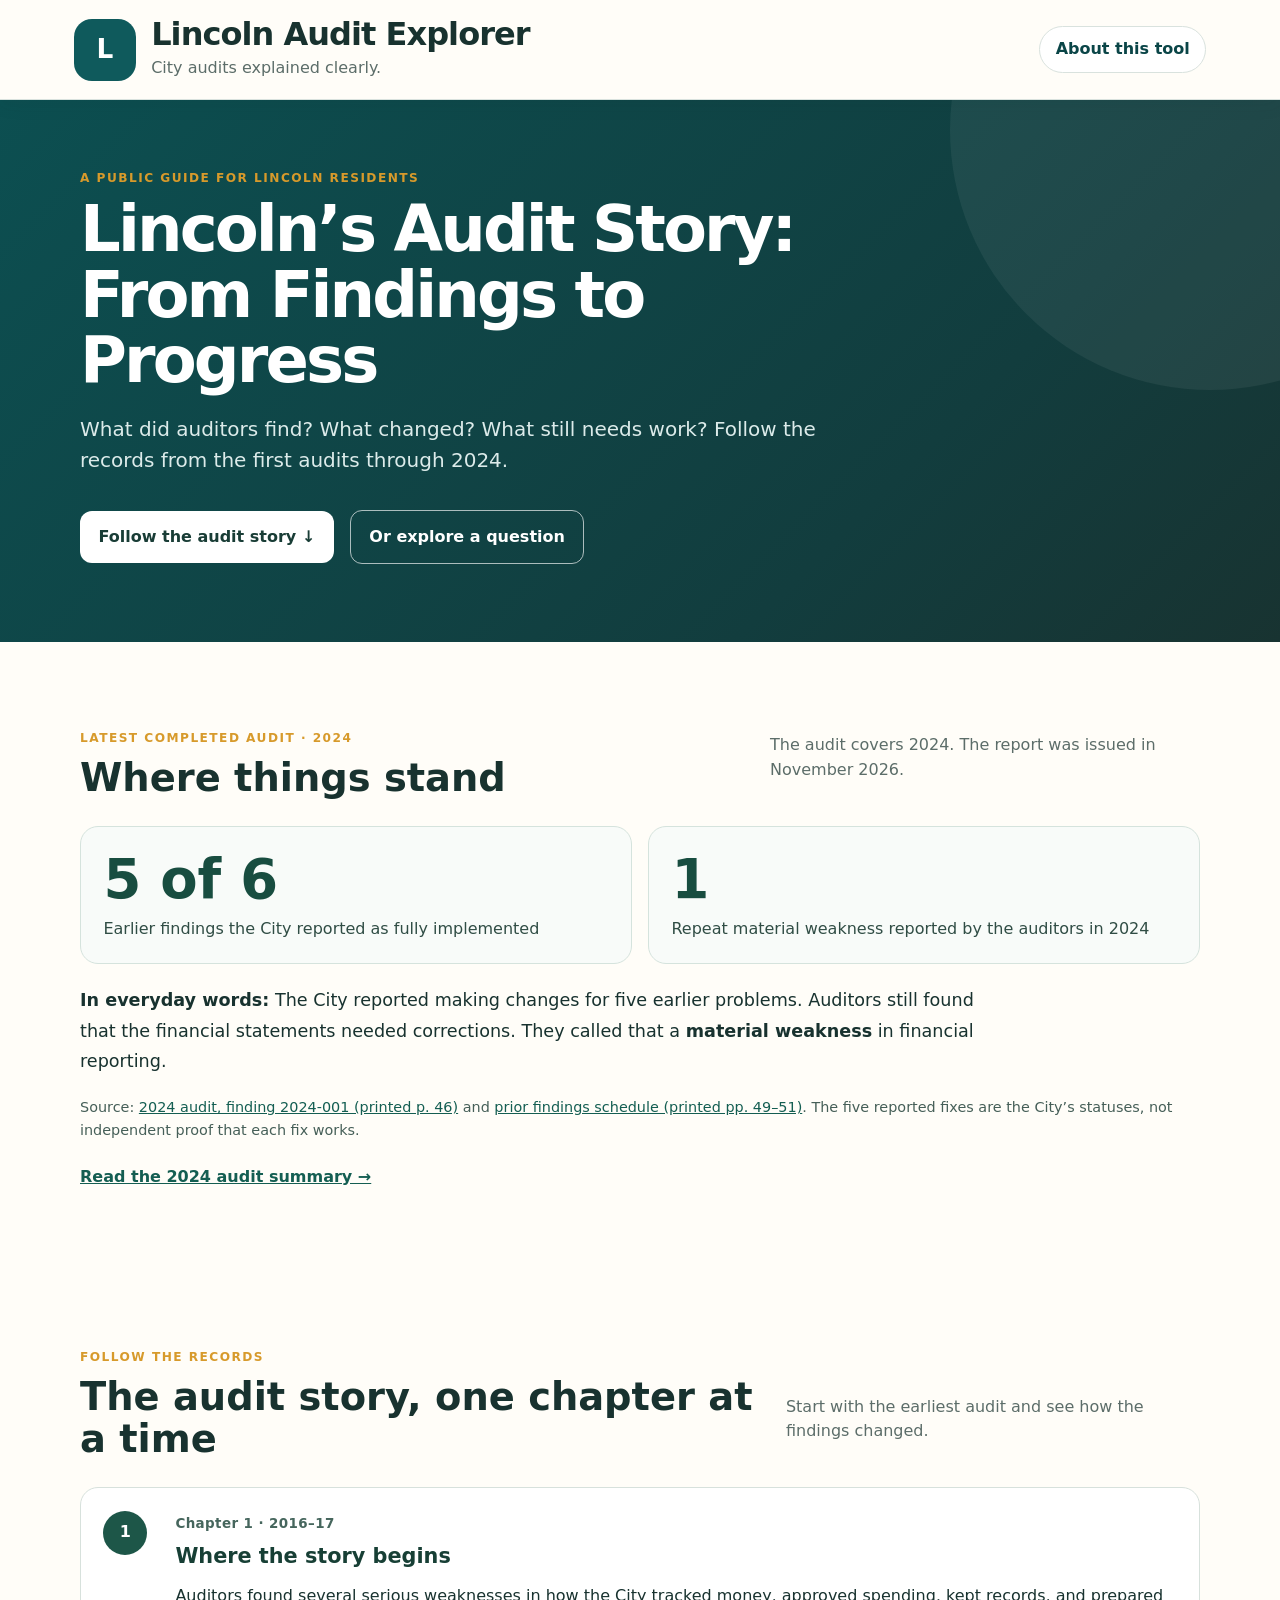
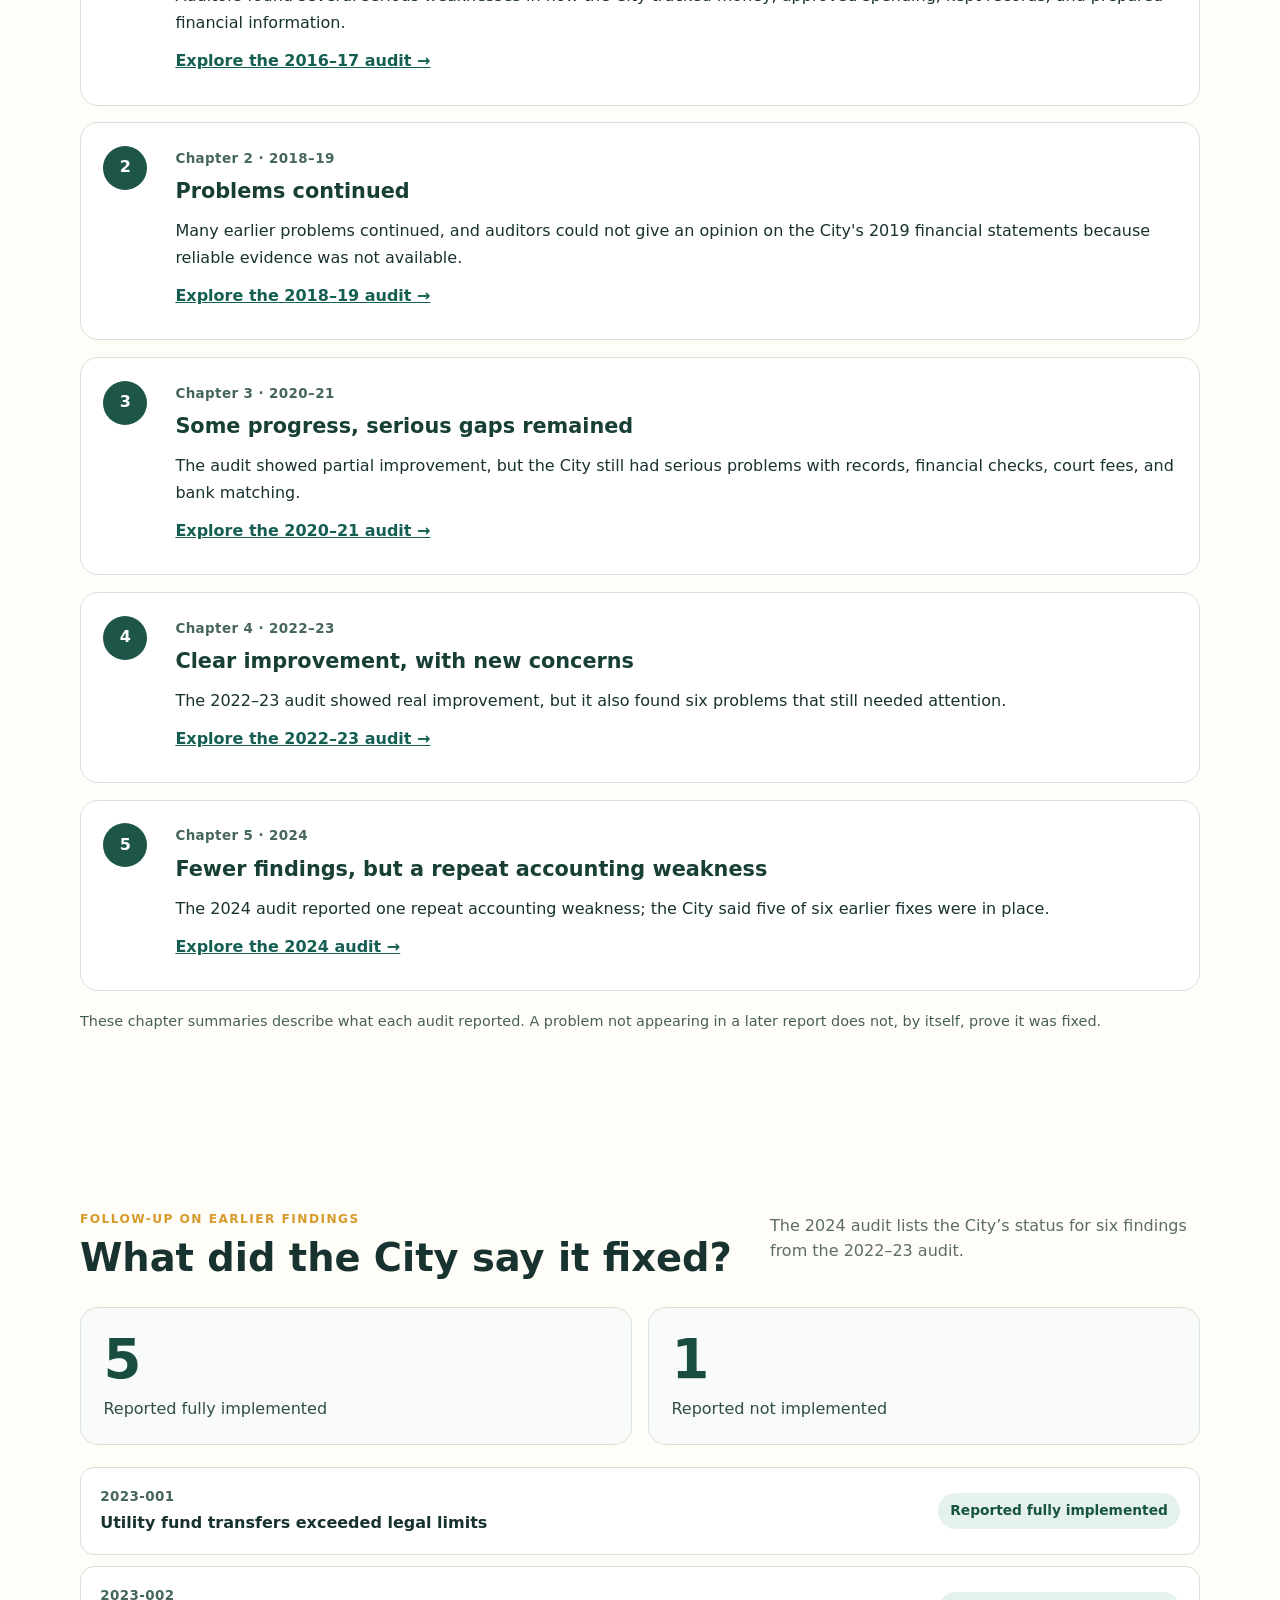
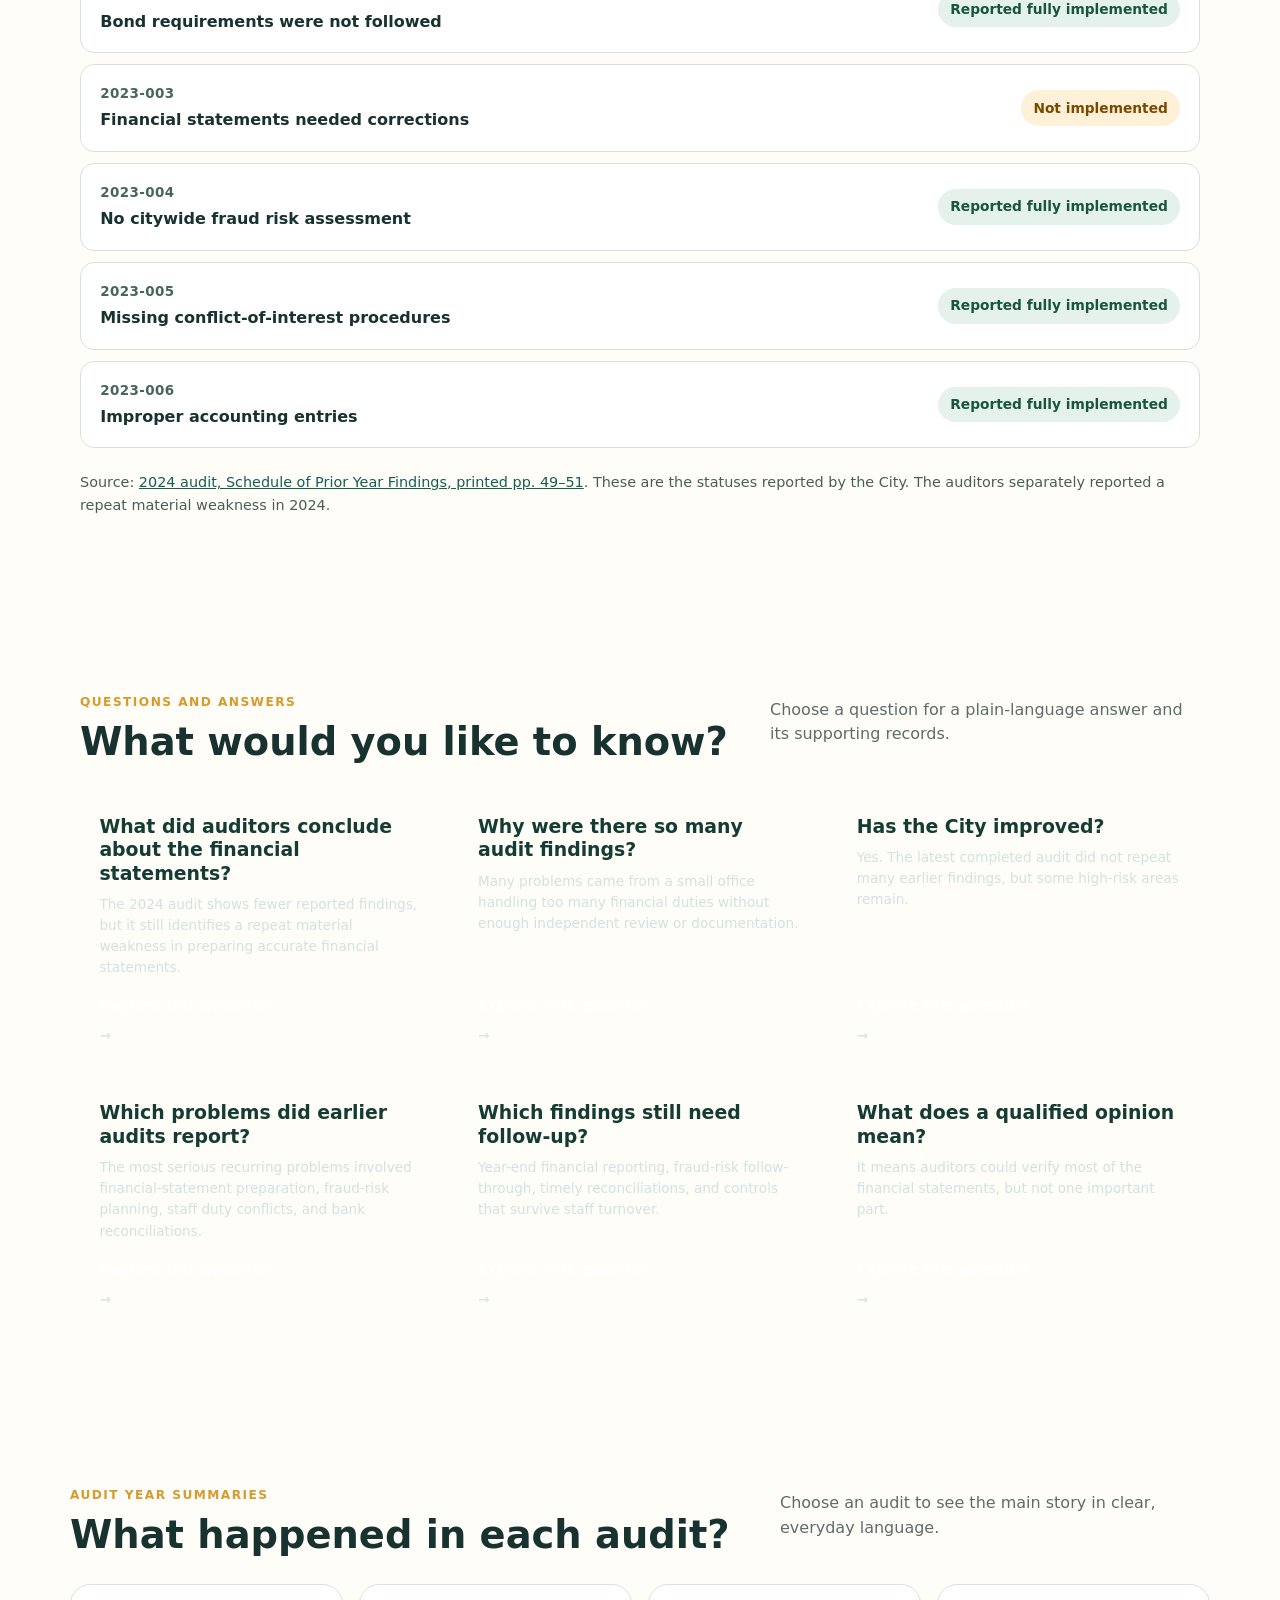
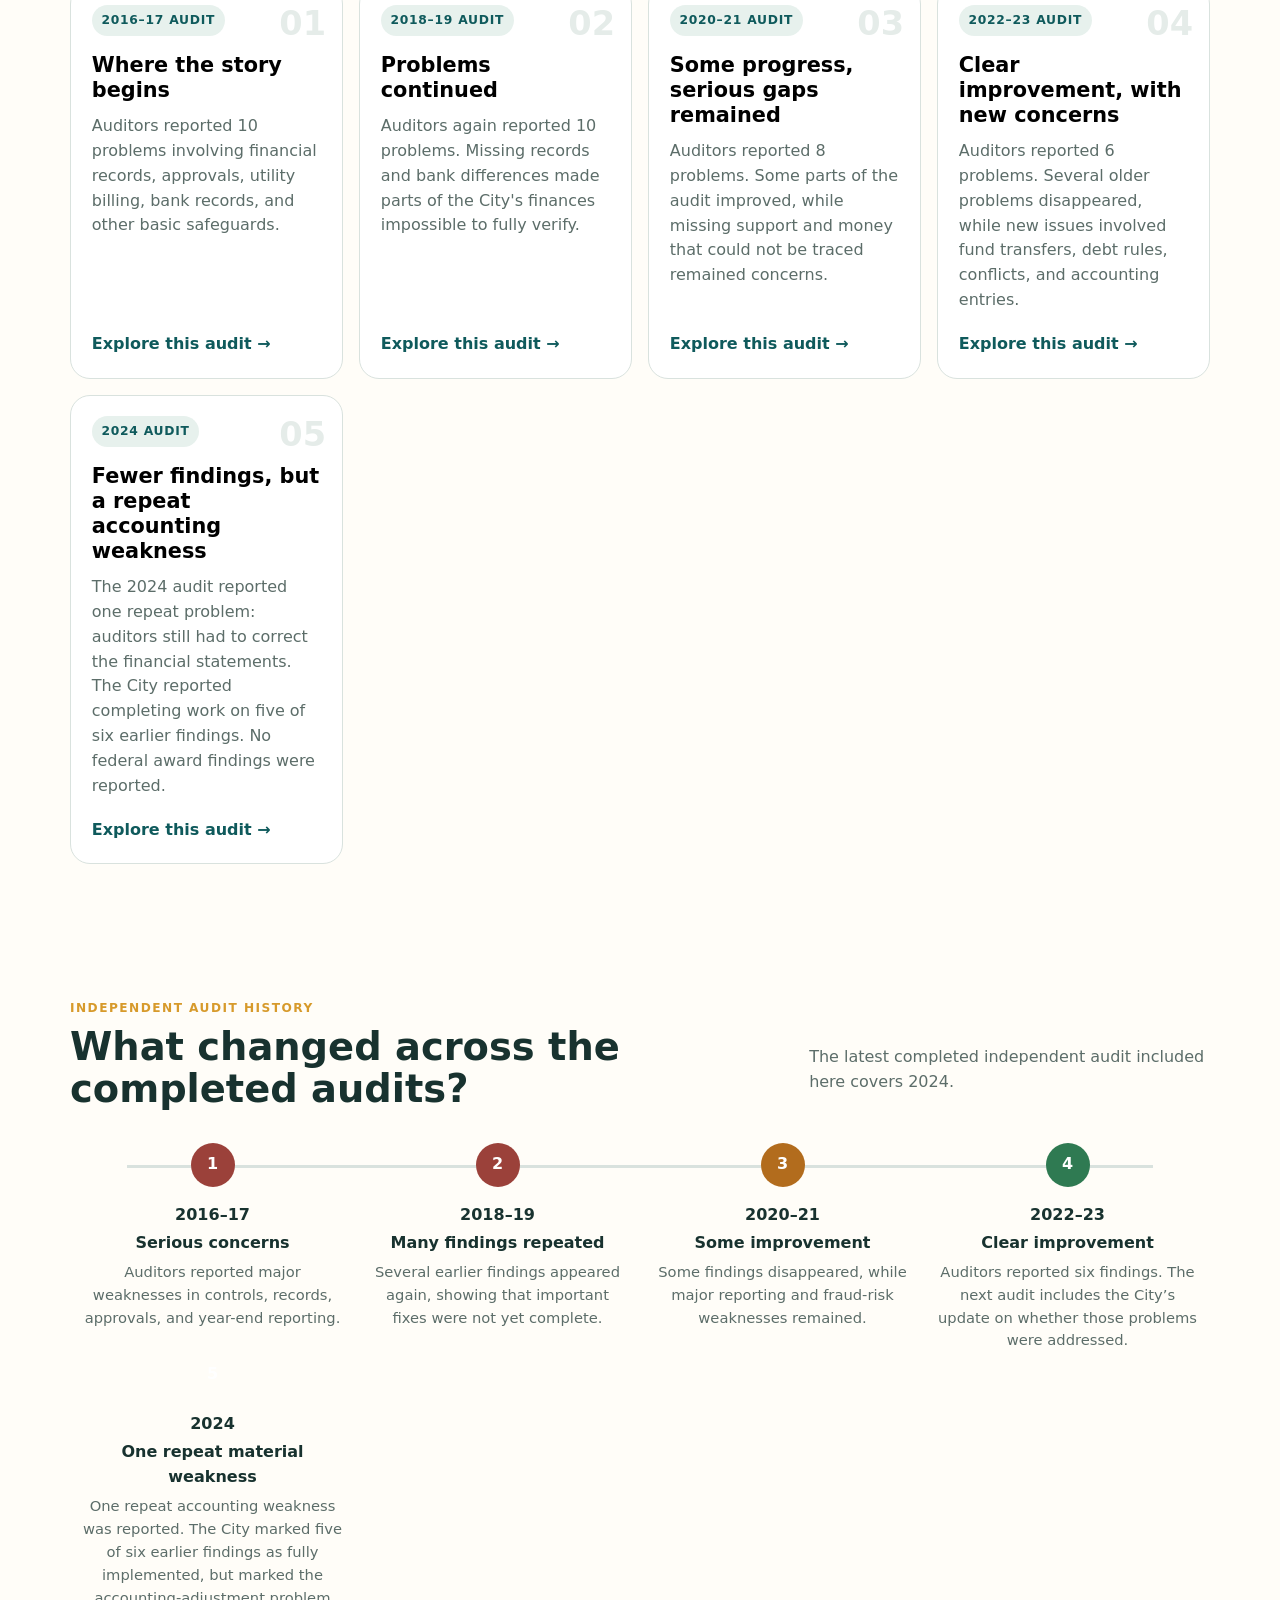
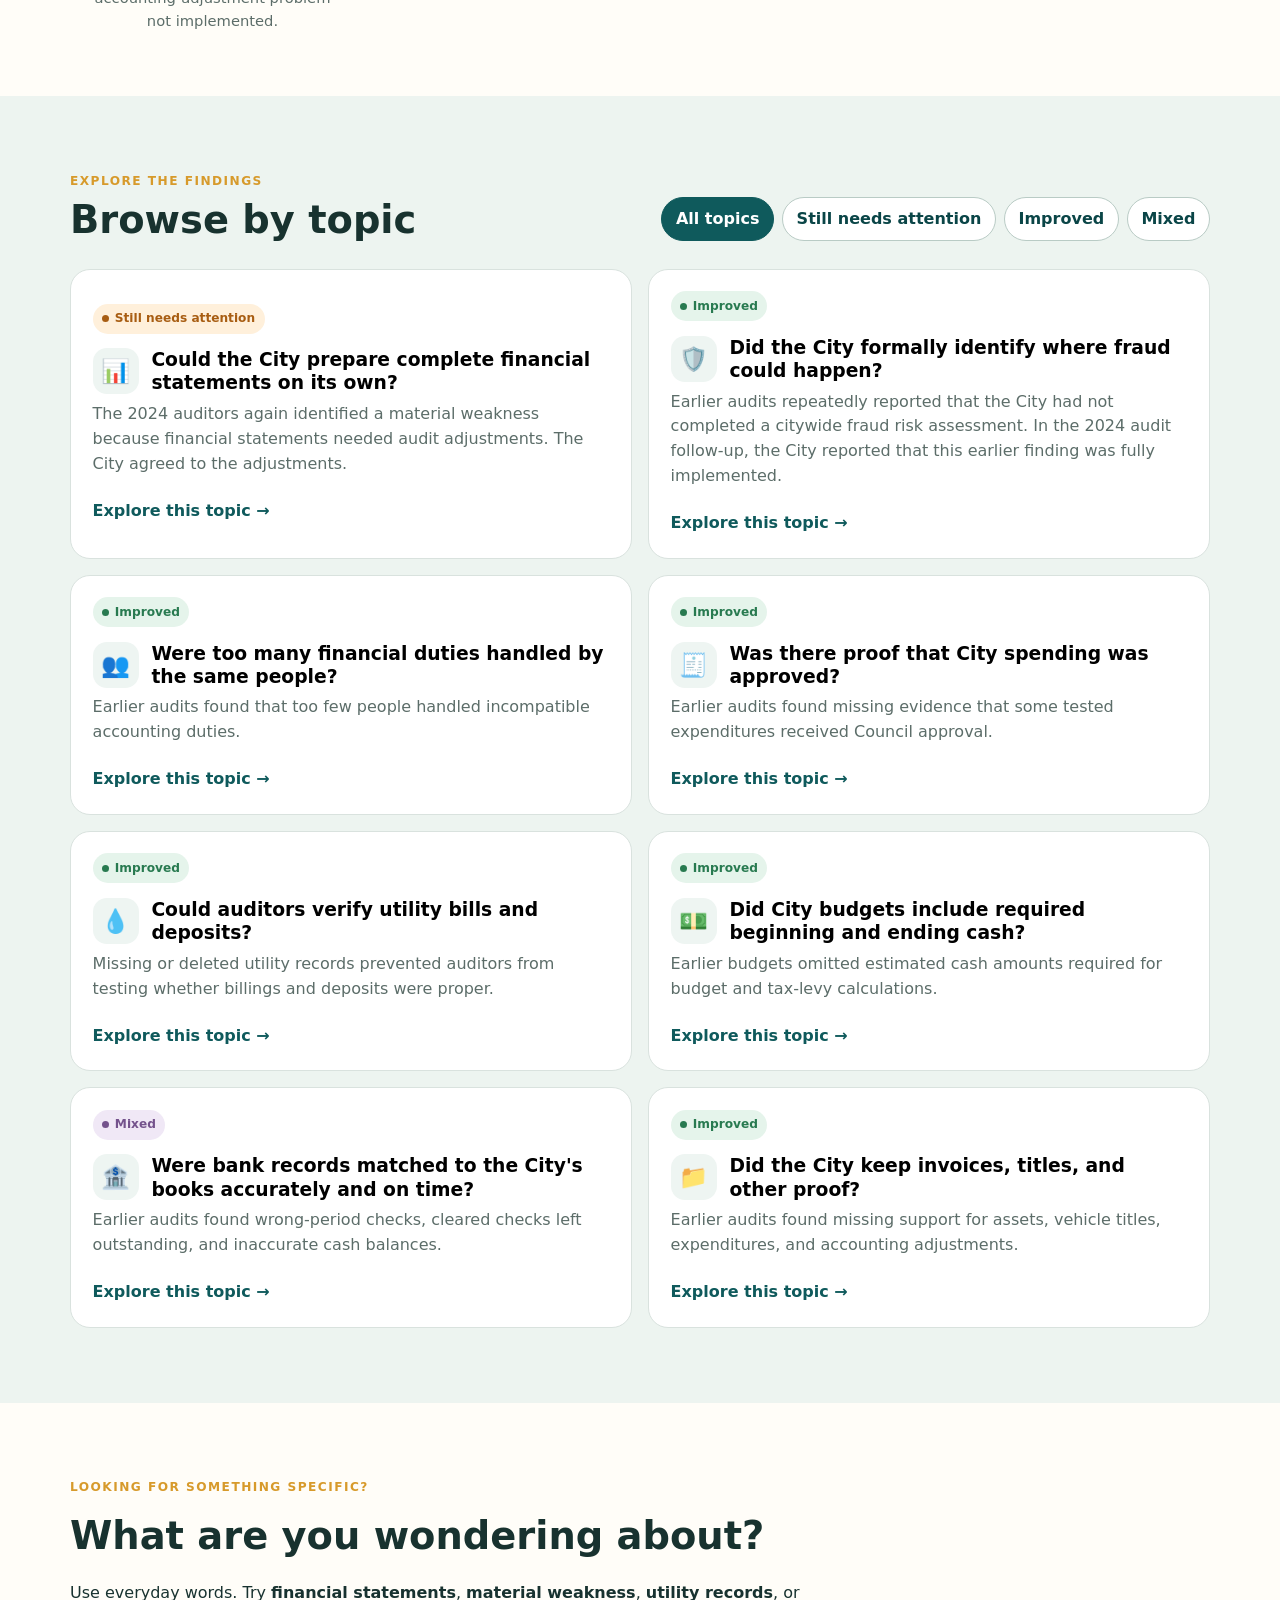
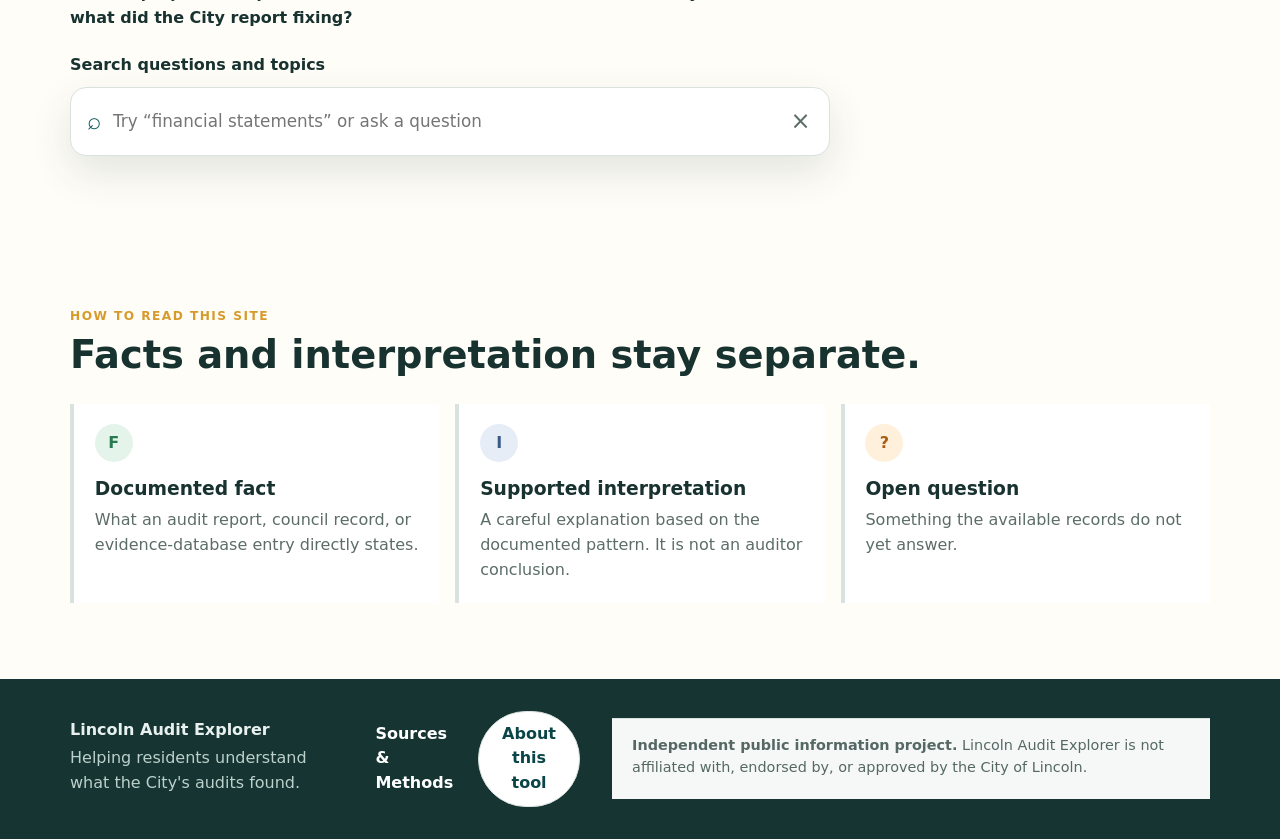
==== commit 47dbff6f: "Add files via upload" ====
--- a/index.html
+++ b/index.html
@@ -87,16 +87,43 @@
 
   <main id="main">
     <div id="homeView">
-    <section class="hero">
+    <section class="hero v5-hero">
       <div class="hero-inner">
         <p class="eyebrow">A public guide for Lincoln residents</p>
-        <h1>Understand what Lincoln&#8217;s audits found.</h1>
-        <p class="hero-copy">Start with a question. Get a clear answer backed by the audit evidence.</p>
-        <h2 class="hero-question-heading">What would you like to know?</h2>
-        <p class="hero-question-instruction">Choose any question to explore the evidence.</p>
-        <div id="heroQuestionGrid" class="hero-question-grid"></div>
-        <a class="hero-text-link" href="#timelineSection">See the full story over time ↓</a>
-      </div>
+        <h1>Lincoln’s Audit Story: From Findings to Progress</h1>
+        <p class="hero-copy">What did auditors find? What changed? What still needs work? Follow the records from the first audits through 2024.</p>
+        <a class="v5-primary-link" href="#storySection">Follow the audit story ↓</a>
+        <a class="v5-secondary-link" href="#questionsSection">Or explore a question</a>
+      </div>
+    </section>
+
+    <section class="section v5-latest" id="latestAuditSection" aria-labelledby="latestHeading">
+      <div class="section-heading"><div><p class="eyebrow">Latest completed audit · 2024</p><h2 id="latestHeading">Where things stand</h2></div><p>The audit covers 2024. The report was issued in November 2026.</p></div>
+      <div class="v5-summary-grid">
+        <article class="v5-stat"><strong>5 of 6</strong><span>Earlier findings the City reported as fully implemented</span></article>
+        <article class="v5-stat"><strong>1</strong><span>Repeat material weakness reported by the auditors in 2024</span></article>
+      </div>
+      <p class="v5-plain"><strong>In everyday words:</strong> The City reported making changes for five earlier problems. Auditors still found that the financial statements needed corrections. They called that a <strong>material weakness</strong> in financial reporting.</p>
+      <p class="v5-source">Source: <a href="evidence/lincoln_2024_audit.pdf#page=47" target="_blank" rel="noopener">2024 audit, finding 2024-001 (printed p. 46)</a> and <a href="evidence/lincoln_2024_audit.pdf#page=50" target="_blank" rel="noopener">prior findings schedule (printed pp. 49–51)</a>. The five reported fixes are the City’s statuses, not independent proof that each fix works.</p>
+      <button class="v5-inline-action" data-audit="2024">Read the 2024 audit summary →</button>
+    </section>
+
+    <section class="section v5-story" id="storySection" aria-labelledby="storyHeading">
+      <div class="section-heading"><div><p class="eyebrow">Follow the records</p><h2 id="storyHeading">The audit story, one chapter at a time</h2></div><p>Start with the earliest audit and see how the findings changed.</p></div>
+      <div id="v5StoryChapters" class="v5-chapters"></div>
+      <p class="v5-source">These chapter summaries describe what each audit reported. A problem not appearing in a later report does not, by itself, prove it was fixed.</p>
+    </section>
+
+    <section class="section v5-progress" id="progressSection" aria-labelledby="progressHeading">
+      <div class="section-heading"><div><p class="eyebrow">Follow-up on earlier findings</p><h2 id="progressHeading">What did the City say it fixed?</h2></div><p>The 2024 audit lists the City’s status for six findings from the 2022–23 audit.</p></div>
+      <div class="v5-summary-grid v5-progress-stats"><article class="v5-stat"><strong>5</strong><span>Reported fully implemented</span></article><article class="v5-stat"><strong>1</strong><span>Reported not implemented</span></article></div>
+      <div id="v5FindingProgress" class="v5-findings"></div>
+      <p class="v5-source">Source: <a href="evidence/lincoln_2024_audit.pdf#page=50" target="_blank" rel="noopener">2024 audit, Schedule of Prior Year Findings, printed pp. 49–51</a>. These are the statuses reported by the City. The auditors separately reported a repeat material weakness in 2024.</p>
+    </section>
+
+    <section class="section v5-questions" id="questionsSection">
+      <div class="section-heading"><div><p class="eyebrow">Questions and answers</p><h2>What would you like to know?</h2></div><p>Choose a question for a plain-language answer and its supporting records.</p></div>
+      <div id="heroQuestionGrid" class="hero-question-grid"></div>
     </section>
 
     <section class="section audit-year-section" id="auditYearSection">
@@ -109,7 +136,7 @@
       </div>
       <div class="audit-period-note">
         <strong>Why are the years grouped?</strong>
-        <span>Each audit covers two calendar years: 2016–17, then 2018–19, then 2020–21, and then 2022–23. No calendar year is skipped.</span>
+        <span>The first four reports each cover two years: 2016–17, 2018–19, 2020–21, and 2022–23. The latest report covers 2024 only. No calendar year is skipped.</span>
       </div>
       <div id="auditYearGrid" class="audit-year-grid"></div>
     </section>
@@ -120,20 +147,11 @@
           <p class="eyebrow">Independent audit history</p>
           <h2>What changed across the completed audits?</h2>
         </div>
-        <p>The latest completed independent audit included here covers 2022–23.</p>
+        <p>The latest completed independent audit included here covers 2024.</p>
       </div>
       <div id="auditOverviewTimeline" class="overview-timeline audit-overview-timeline"></div>
 
-      <div class="post-audit-overview">
-        <div class="section-heading post-audit-heading">
-          <div>
-            <p class="eyebrow">After the latest audit</p>
-            <h2>What do later public records show?</h2>
-          </div>
-          <p>These are documented updates, not new audit results.</p>
-        </div>
-        <div id="documentedUpdatesOverview" class="documented-updates-overview"></div>
-      </div>
+
     </section>
 
     <section class="section section-muted" id="topicsSection">
@@ -160,13 +178,13 @@
       <div>
         <p class="eyebrow">Looking for something specific?</p>
         <h2>What are you wondering about?</h2>
-        <p>Use everyday words. Try <strong>missing money</strong>, <strong>fraud</strong>, <strong>utility bills</strong>, or <strong>did they fix it?</strong></p>
+        <p>Use everyday words. Try <strong>financial statements</strong>, <strong>material weakness</strong>, <strong>utility records</strong>, or <strong>what did the City report fixing?</strong></p>
       </div>
       <div class="search-wrap">
         <label for="searchInput">Search questions and topics</label>
         <div class="search-box">
           <span aria-hidden="true">⌕</span>
-          <input id="searchInput" type="search" placeholder="Try “missing money” or ask a question">
+          <input id="searchInput" type="search" placeholder="Try “financial statements” or ask a question">
           <button id="clearSearch" aria-label="Clear search">×</button>
         </div>
       </div>
--- a/styles.css
+++ b/styles.css
@@ -1755,3 +1755,32 @@
 .answer-followup-question:hover,.answer-followup-question:focus-visible{border-color:#9fbbb2;background:#f5f9f7}
 .answer-topic-labels{margin-top:1rem}.answer-topic-labels>div{display:flex;flex-wrap:wrap;gap:.5rem}
 .answer-topic-labels span{padding:.45rem .65rem;border-radius:999px;background:#edf3f1;color:#36554d;font-size:.82rem;font-weight:700}
+
+/* V5: story-led homepage */
+.v5-hero .hero-inner{max-width:1160px;margin:auto;padding-top:4rem;padding-bottom:4rem}
+.v5-hero h1{max-width:950px}
+.v5-primary-link,.v5-secondary-link{display:inline-block;margin:.5rem .7rem .4rem 0;padding:.85rem 1.15rem;border-radius:12px;font-weight:750;text-decoration:none}
+.v5-primary-link{background:#fff;color:#193d36}.v5-secondary-link{border:1px solid rgba(255,255,255,.65);color:#fff}
+.v5-latest,.v5-story,.v5-progress,.v5-questions{max-width:1160px;margin:0 auto}
+.v5-summary-grid{display:grid;grid-template-columns:repeat(2,minmax(0,1fr));gap:1rem;margin:1.3rem 0}
+.v5-stat{border:1px solid #d5e3dd;background:#f8fbf9;border-radius:18px;padding:1.4rem;display:flex;flex-direction:column;gap:.45rem}
+.v5-stat strong{font-size:clamp(2.2rem,5vw,3.4rem);line-height:1.1;color:#184d40}
+.v5-stat span{color:#304d45;line-height:1.5}
+.v5-plain{font-size:1.1rem;line-height:1.75;max-width:900px}
+.v5-source{font-size:.9rem;line-height:1.6;color:#465f58;margin-top:1.2rem}
+.v5-source a{color:#145e52;text-decoration:underline}
+.v5-inline-action{border:0;background:transparent;color:#145e52;text-decoration:underline;font:inherit;font-weight:750;cursor:pointer;padding:.5rem 0;text-align:left}
+.v5-inline-action:focus-visible,.v5-primary-link:focus-visible,.v5-secondary-link:focus-visible{outline:3px solid #b77e18;outline-offset:4px}
+.v5-chapters{display:grid;gap:1.05rem;margin-top:1.6rem}
+.v5-chapter{display:grid;grid-template-columns:56px 1fr;gap:1rem;padding:1.4rem;border:1px solid #d7e1dc;border-radius:18px;background:#fff}
+.v5-chapter-index{width:44px;height:44px;border-radius:50%;background:#1d5648;color:#fff;display:grid;place-items:center;font-weight:800}
+.v5-chapter-year,.v5-finding-id{font-size:.84rem;font-weight:750;color:#46665d;letter-spacing:.03em}
+.v5-chapter h3{font-size:1.3rem;margin:.3rem 0 .6rem;color:#173f35}
+.v5-chapter p{margin:.3rem 0;line-height:1.7}
+.v5-findings{display:grid;gap:.7rem;margin:1.4rem 0}
+.v5-finding{display:flex;align-items:center;justify-content:space-between;gap:1.5rem;padding:1rem 1.2rem;border:1px solid #d7e1dc;border-radius:14px;background:#fff}
+.v5-finding h3{font-size:1rem;margin:.2rem 0;line-height:1.4}
+.v5-finding-status{font-size:.86rem;font-weight:750;border-radius:999px;padding:.45rem .75rem;white-space:nowrap}
+.v5-status-done{background:#e5f1eb;color:#17553e}.v5-status-open{background:#fff0d8;color:#784900}
+.v5-questions .hero-question-card{color:#153c32}
+@media(max-width:700px){.v5-summary-grid{grid-template-columns:1fr}.v5-finding{align-items:flex-start;flex-direction:column;gap:.5rem}.v5-chapter{grid-template-columns:42px 1fr;padding:1rem}.v5-chapter-index{width:34px;height:34px}.v5-hero .hero-inner{padding:3rem 1.2rem}}
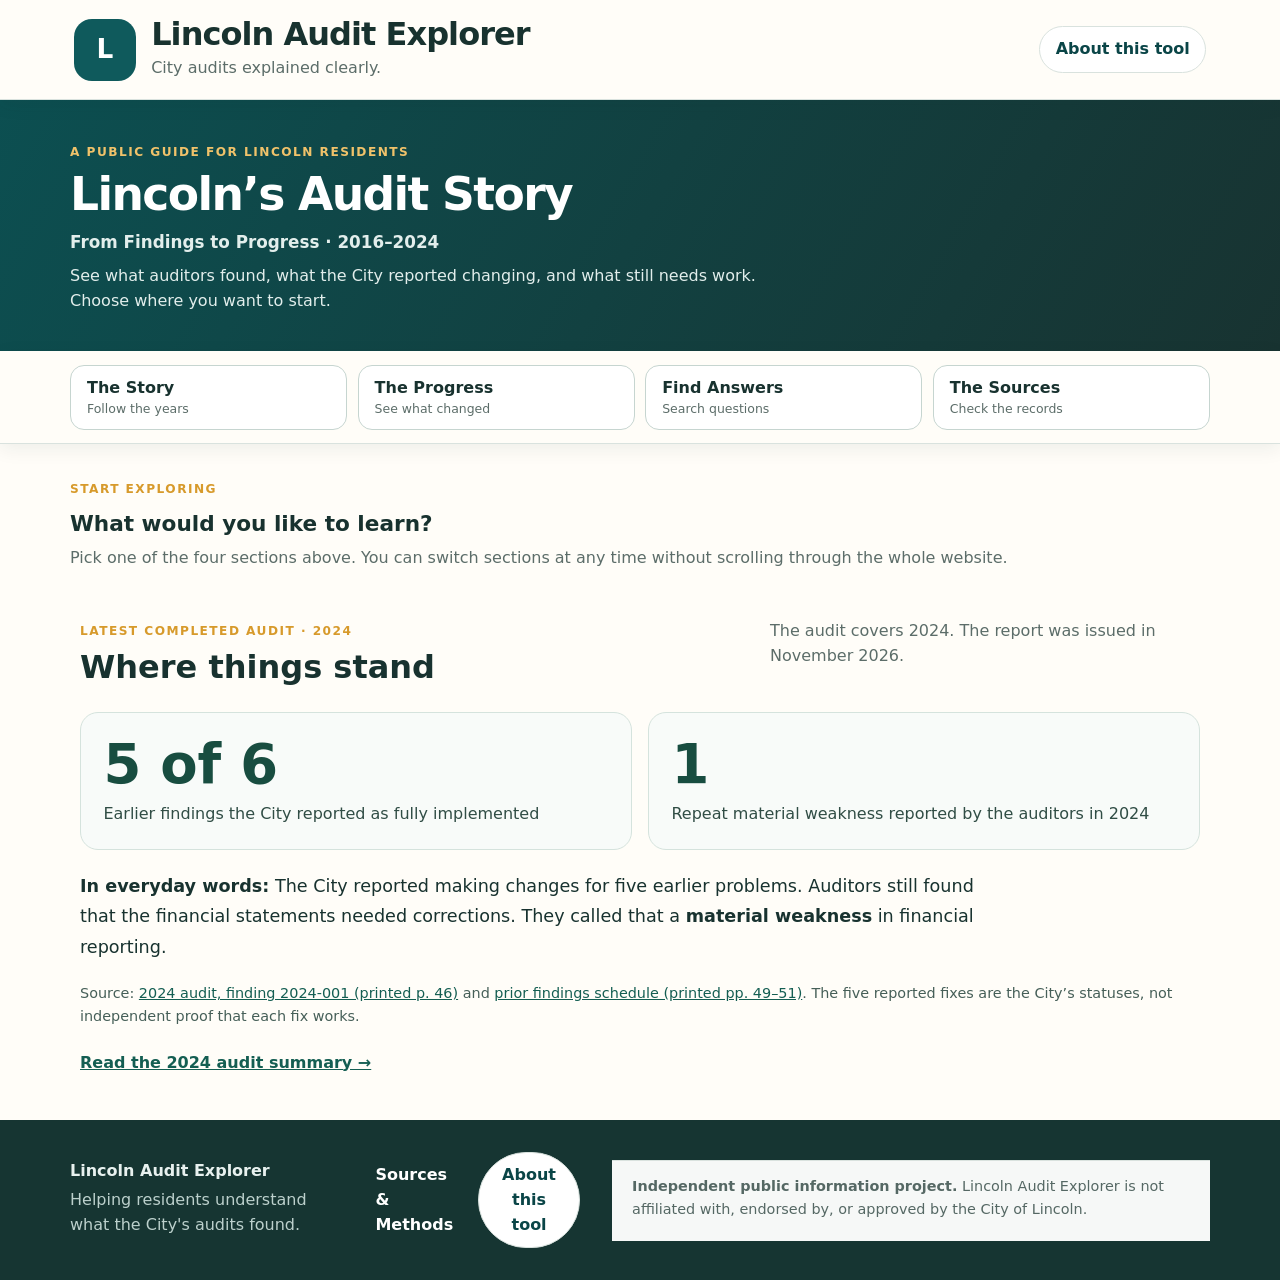
==== commit 8f1f5f11: "Add files via upload" ====
--- a/index.html
+++ b/index.html
@@ -1,13 +1,13 @@
-<!doctype html>
+<!DOCTYPE html>
+
 <html lang="en">
 <head>
-  <meta charset="utf-8">
-  <meta name="viewport" content="width=device-width, initial-scale=1">
-  <meta name="description" content="Explore Lincoln audit findings in plain language, with traceable supporting evidence.">
-  <title>Lincoln Audit Explorer</title>
-  <link rel="stylesheet" href="styles.css">
-
-  <style>
+<meta charset="utf-8"/>
+<meta content="width=device-width, initial-scale=1" name="viewport"/>
+<meta content="Explore Lincoln audit findings in plain language, with traceable supporting evidence." name="description"/>
+<title>Lincoln Audit Explorer</title>
+<link href="styles.css" rel="stylesheet"/>
+<style>
     .site-header{
       position:relative !important;
       background:#fffdf8 !important;
@@ -70,182 +70,160 @@
       .hero-inner{padding-top:3.2rem !important}
     }
   </style>
-
 </head>
 <body>
-  <a class="skip-link" href="#main">Skip to main content</a>
-
-  <header class="site-header">
-    <div class="header-inner">
-      <a class="brand" href="#" aria-label="Lincoln Audit Explorer home">
-        <span class="brand-mark" aria-hidden="true">L</span>
-        <span class="brand-copy"><strong class="brand-title">Lincoln Audit Explorer</strong><small class="brand-tagline">City audits explained clearly.</small></span>
-      </a>
-      <button id="aboutButton" class="header-button">About this tool</button>
-    </div>
-  </header>
-
-  <main id="main">
-    <div id="homeView">
-    <section class="hero v5-hero">
-      <div class="hero-inner">
-        <p class="eyebrow">A public guide for Lincoln residents</p>
-        <h1>Lincoln’s Audit Story: From Findings to Progress</h1>
-        <p class="hero-copy">What did auditors find? What changed? What still needs work? Follow the records from the first audits through 2024.</p>
-        <a class="v5-primary-link" href="#storySection">Follow the audit story ↓</a>
-        <a class="v5-secondary-link" href="#questionsSection">Or explore a question</a>
-      </div>
-    </section>
-
-    <section class="section v5-latest" id="latestAuditSection" aria-labelledby="latestHeading">
-      <div class="section-heading"><div><p class="eyebrow">Latest completed audit · 2024</p><h2 id="latestHeading">Where things stand</h2></div><p>The audit covers 2024. The report was issued in November 2026.</p></div>
-      <div class="v5-summary-grid">
-        <article class="v5-stat"><strong>5 of 6</strong><span>Earlier findings the City reported as fully implemented</span></article>
-        <article class="v5-stat"><strong>1</strong><span>Repeat material weakness reported by the auditors in 2024</span></article>
-      </div>
-      <p class="v5-plain"><strong>In everyday words:</strong> The City reported making changes for five earlier problems. Auditors still found that the financial statements needed corrections. They called that a <strong>material weakness</strong> in financial reporting.</p>
-      <p class="v5-source">Source: <a href="evidence/lincoln_2024_audit.pdf#page=47" target="_blank" rel="noopener">2024 audit, finding 2024-001 (printed p. 46)</a> and <a href="evidence/lincoln_2024_audit.pdf#page=50" target="_blank" rel="noopener">prior findings schedule (printed pp. 49–51)</a>. The five reported fixes are the City’s statuses, not independent proof that each fix works.</p>
-      <button class="v5-inline-action" data-audit="2024">Read the 2024 audit summary →</button>
-    </section>
-
-    <section class="section v5-story" id="storySection" aria-labelledby="storyHeading">
-      <div class="section-heading"><div><p class="eyebrow">Follow the records</p><h2 id="storyHeading">The audit story, one chapter at a time</h2></div><p>Start with the earliest audit and see how the findings changed.</p></div>
-      <div id="v5StoryChapters" class="v5-chapters"></div>
-      <p class="v5-source">These chapter summaries describe what each audit reported. A problem not appearing in a later report does not, by itself, prove it was fixed.</p>
-    </section>
-
-    <section class="section v5-progress" id="progressSection" aria-labelledby="progressHeading">
-      <div class="section-heading"><div><p class="eyebrow">Follow-up on earlier findings</p><h2 id="progressHeading">What did the City say it fixed?</h2></div><p>The 2024 audit lists the City’s status for six findings from the 2022–23 audit.</p></div>
-      <div class="v5-summary-grid v5-progress-stats"><article class="v5-stat"><strong>5</strong><span>Reported fully implemented</span></article><article class="v5-stat"><strong>1</strong><span>Reported not implemented</span></article></div>
-      <div id="v5FindingProgress" class="v5-findings"></div>
-      <p class="v5-source">Source: <a href="evidence/lincoln_2024_audit.pdf#page=50" target="_blank" rel="noopener">2024 audit, Schedule of Prior Year Findings, printed pp. 49–51</a>. These are the statuses reported by the City. The auditors separately reported a repeat material weakness in 2024.</p>
-    </section>
-
-    <section class="section v5-questions" id="questionsSection">
-      <div class="section-heading"><div><p class="eyebrow">Questions and answers</p><h2>What would you like to know?</h2></div><p>Choose a question for a plain-language answer and its supporting records.</p></div>
-      <div id="heroQuestionGrid" class="hero-question-grid"></div>
-    </section>
-
-    <section class="section audit-year-section" id="auditYearSection">
-      <div class="section-heading">
-        <div>
-          <p class="eyebrow">Audit year summaries</p>
-          <h2>What happened in each audit?</h2>
-        </div>
-        <p>Choose an audit to see the main story in clear, everyday language.</p>
-      </div>
-      <div class="audit-period-note">
-        <strong>Why are the years grouped?</strong>
-        <span>The first four reports each cover two years: 2016–17, 2018–19, 2020–21, and 2022–23. The latest report covers 2024 only. No calendar year is skipped.</span>
-      </div>
-      <div id="auditYearGrid" class="audit-year-grid"></div>
-    </section>
-
-    <section class="section compact-section" id="timelineSection">
-      <div class="section-heading">
-        <div>
-          <p class="eyebrow">Independent audit history</p>
-          <h2>What changed across the completed audits?</h2>
-        </div>
-        <p>The latest completed independent audit included here covers 2024.</p>
-      </div>
-      <div id="auditOverviewTimeline" class="overview-timeline audit-overview-timeline"></div>
-
-
-    </section>
-
-    <section class="section section-muted" id="topicsSection">
-      <div class="section-heading">
-        <div>
-          <p class="eyebrow">Explore the findings</p>
-          <h2>Browse by topic</h2>
-        </div>
-        <div class="filters" aria-label="Filter topics">
-          <button class="filter active" data-filter="All">All topics</button>
-          <button class="filter" data-filter="Ongoing">Still needs attention</button>
-          <button class="filter" data-filter="Improved">Improved</button>
-          <button class="filter" data-filter="Mixed">Mixed</button>
-        </div>
-      </div>
-      <div id="topicGrid" class="topic-grid"></div>
-      <div id="emptyState" class="empty-state" hidden>
-        <h3>No matching results</h3>
-        <p>Try a broader word or clear the status filter.</p>
-      </div>
-    </section>
-
-    <section class="search-section">
-      <div>
-        <p class="eyebrow">Looking for something specific?</p>
-        <h2>What are you wondering about?</h2>
-        <p>Use everyday words. Try <strong>financial statements</strong>, <strong>material weakness</strong>, <strong>utility records</strong>, or <strong>what did the City report fixing?</strong></p>
-      </div>
-      <div class="search-wrap">
-        <label for="searchInput">Search questions and topics</label>
-        <div class="search-box">
-          <span aria-hidden="true">⌕</span>
-          <input id="searchInput" type="search" placeholder="Try “financial statements” or ask a question">
-          <button id="clearSearch" aria-label="Clear search">×</button>
-        </div>
-      </div>
-      <div id="searchResults" class="search-results" hidden>
-        <div id="searchGuide"></div>
-        <h3>Search results</h3>
-        <div id="questionGrid" class="question-grid"></div>
-        <div id="searchTopicGrid" class="topic-grid"></div>
-      </div>
-    </section>
-
-    <section class="method">
-      <div>
-        <p class="eyebrow">How to read this site</p>
-        <h2>Facts and interpretation stay separate.</h2>
-      </div>
-      <div class="method-grid">
-        <article><span class="method-icon fact-icon">F</span><h3>Documented fact</h3><p>What an audit report, council record, or evidence-database entry directly states.</p></article>
-        <article><span class="method-icon interpretation-icon">I</span><h3>Supported interpretation</h3><p>A careful explanation based on the documented pattern. It is not an auditor conclusion.</p></article>
-        <article><span class="method-icon question-icon">?</span><h3>Open question</h3><p>Something the available records do not yet answer.</p></article>
-      </div>
-    </section>
-    </div>
-
-    <section id="pageView" class="page-view" hidden aria-live="polite"></section>
-  </main>
-
-  <footer>
-    <div>
-      <strong>Lincoln Audit Explorer</strong>
-      <p>Helping residents understand what the City's audits found.</p>
-    </div>
-    <div style="display:flex;gap:.75rem;align-items:center;"><a href="methodology.html" style="color:white;text-decoration:none;font-weight:700;">Sources &amp; Methods</a><button id="footerAbout">About this tool</button></div>
-  
-    <div class="site-disclaimer">
-      <div class="site-disclaimer-inner">
-        <p><strong>Independent public information project.</strong> Lincoln Audit Explorer is not affiliated with, endorsed by, or approved by the City of Lincoln.</p>
-      </div>
-    </div>
-    </footer>
-    
-
-  <dialog id="aboutDialog" class="about-dialog">
-    <button class="dialog-close" data-close aria-label="Close">×</button>
-    <p class="eyebrow">About this project</p>
-    <h2>What this tool does—and does not do</h2>
-    <p>This site helps Lincoln residents understand the City's audits and the public records related to them using plain-language explanations, timelines, and topic guides.</p>
-    
-    <p></p>
-
-    <h3>Review the original public records</h3>
-    <p>You are encouraged to review the original public records, including independent audit reports, City Council agendas, meeting packets, approved minutes, ordinances, financial reports, and video recordings of City Council meetings available on the City's public website.</p>
-
-    <h3>Project independence</h3>
-    <p>Lincoln Audit Explorer is an independent public information project. It is not affiliated with, endorsed by, or approved by the City of Lincoln or any government agency.</p>
-    <h3>Important limitation</h3>
-    <p>Council minutes can document discussion and action, but they do not automatically prove that an audit finding was corrected or that a control worked. Later audit testing is stronger evidence of effectiveness.</p>
-    <h3>Reading labels</h3>
-    <p><strong>Documented fact</strong> means the record directly supports the statement. <strong>Supported interpretation</strong> means the conclusion is based on documented evidence but is not itself an auditor’s conclusion.</p>
-  </dialog>
-
-  <script src="app.js"></script>
+<a class="skip-link" href="#main">Skip to main content</a>
+<header class="site-header">
+<div class="header-inner">
+<a aria-label="Lincoln Audit Explorer home" class="brand" href="#">
+<span aria-hidden="true" class="brand-mark">L</span>
+<span class="brand-copy"><strong class="brand-title">Lincoln Audit Explorer</strong><small class="brand-tagline">City audits explained clearly.</small></span>
+</a>
+<button class="header-button" id="aboutButton">About this tool</button>
+</div>
+</header>
+<main id="main">
+<div id="homeView">
+<section aria-labelledby="compactTitle" class="compact-intro">
+<div class="compact-intro-inner"><p class="eyebrow">A public guide for Lincoln residents</p>
+<h1 id="compactTitle">Lincoln’s Audit Story</h1>
+<p class="compact-subtitle">From Findings to Progress · 2016–2024</p>
+<p>See what auditors found, what the City reported changing, and what still needs work. Choose where you want to start.</p></div>
+</section>
+<nav aria-label="Explore the audits" class="explorer-nav"><div aria-label="Explore a section" class="explorer-nav-inner" role="group">
+<button aria-controls="explorer-story" class="explorer-tab" data-panel="story" type="button">The Story<span>Follow the years</span></button>
+<button aria-controls="explorer-progress" class="explorer-tab" data-panel="progress" type="button">The Progress<span>See what changed</span></button>
+<button aria-controls="explorer-answers" class="explorer-tab" data-panel="answers" type="button">Find Answers<span>Search questions</span></button>
+<button aria-controls="explorer-sources" class="explorer-tab" data-panel="sources" type="button">The Sources<span>Check the records</span></button>
+</div></nav>
+<div aria-label="Latest audit overview" class="explorer-panel" id="explorer-overview">
+<section class="compact-welcome section"><p class="eyebrow">Start exploring</p><h2>What would you like to learn?</h2><p>Pick one of the four sections above. You can switch sections at any time without scrolling through the whole website.</p></section>
+<section aria-labelledby="latestHeading" class="section v5-latest" id="latestAuditSection">
+<div class="section-heading"><div><p class="eyebrow">Latest completed audit · 2024</p><h2 id="latestHeading">Where things stand</h2></div><p>The audit covers 2024. The report was issued in November 2026.</p></div>
+<div class="v5-summary-grid">
+<article class="v5-stat"><strong>5 of 6</strong><span>Earlier findings the City reported as fully implemented</span></article>
+<article class="v5-stat"><strong>1</strong><span>Repeat material weakness reported by the auditors in 2024</span></article>
+</div>
+<p class="v5-plain"><strong>In everyday words:</strong> The City reported making changes for five earlier problems. Auditors still found that the financial statements needed corrections. They called that a <strong>material weakness</strong> in financial reporting.</p>
+<p class="v5-source">Source: <a href="evidence/lincoln_2024_audit.pdf#page=47" rel="noopener" target="_blank">2024 audit, finding 2024-001 (printed p. 46)</a> and <a href="evidence/lincoln_2024_audit.pdf#page=50" rel="noopener" target="_blank">prior findings schedule (printed pp. 49–51)</a>. The five reported fixes are the City’s statuses, not independent proof that each fix works.</p>
+<button class="v5-inline-action" data-audit="2024">Read the 2024 audit summary →</button>
+</section></div>
+<div aria-labelledby="storyHeading" class="explorer-panel" hidden="" id="explorer-story"><section aria-labelledby="storyHeading" class="section v5-story" id="storySection">
+<div class="section-heading"><div><p class="eyebrow">Follow the records</p><h2 id="storyHeading">The audit story, one chapter at a time</h2></div><p>Start with the earliest audit and see how the findings changed.</p></div>
+<div class="v5-chapters" id="v5StoryChapters"></div>
+<p class="v5-source">These chapter summaries describe what each audit reported. A problem not appearing in a later report does not, by itself, prove it was fixed.</p>
+</section><section class="section audit-year-section" id="auditYearSection">
+<div class="section-heading">
+<div>
+<p class="eyebrow">Audit year summaries</p>
+<h2>What happened in each audit?</h2>
+</div>
+<p>Choose an audit to see the main story in clear, everyday language.</p>
+</div>
+<div class="audit-period-note">
+<strong>Why are the years grouped?</strong>
+<span>The first four reports each cover two years: 2016–17, 2018–19, 2020–21, and 2022–23. The latest report covers 2024 only. No calendar year is skipped.</span>
+</div>
+<div class="audit-year-grid" id="auditYearGrid"></div>
+</section><section class="section compact-section" id="timelineSection">
+<div class="section-heading">
+<div>
+<p class="eyebrow">Independent audit history</p>
+<h2>What changed across the completed audits?</h2>
+</div>
+<p>The latest completed independent audit included here covers 2024.</p>
+</div>
+<div class="overview-timeline audit-overview-timeline" id="auditOverviewTimeline"></div>
+</section></div>
+<div aria-labelledby="progressHeading" class="explorer-panel" hidden="" id="explorer-progress"><p class="compact-qualification">The six follow-up statuses below are reported by the City in the 2024 audit. Other topic labels summarize longer histories and are not independent auditor ratings.</p><section aria-labelledby="progressHeading" class="section v5-progress" id="progressSection">
+<div class="section-heading"><div><p class="eyebrow">Follow-up on earlier findings</p><h2 id="progressHeading">What did the City say it fixed?</h2></div><p>The 2024 audit lists the City’s status for six findings from the 2022–23 audit.</p></div>
+<div class="v5-summary-grid v5-progress-stats"><article class="v5-stat"><strong>5</strong><span>Reported fully implemented</span></article><article class="v5-stat"><strong>1</strong><span>Reported not implemented</span></article></div>
+<div class="v5-findings" id="v5FindingProgress"></div>
+<p class="v5-source">Source: <a href="evidence/lincoln_2024_audit.pdf#page=50" rel="noopener" target="_blank">2024 audit, Schedule of Prior Year Findings, printed pp. 49–51</a>. These are the statuses reported by the City. The auditors separately reported a repeat material weakness in 2024.</p>
+</section><section class="section section-muted" id="topicsSection">
+<div class="section-heading">
+<div>
+<p class="eyebrow">Explore the findings</p>
+<h2>Browse by topic</h2>
+</div>
+<div aria-label="Filter topics" class="filters">
+<button class="filter active" data-filter="All">All topics</button>
+<button class="filter" data-filter="Ongoing">Still needs attention</button>
+<button class="filter" data-filter="Improved">Improved</button>
+<button class="filter" data-filter="Mixed">Mixed</button>
+</div>
+</div>
+<div class="topic-grid" id="topicGrid"></div>
+<div class="empty-state" hidden="" id="emptyState">
+<h3>No matching results</h3>
+<p>Try a broader word or clear the status filter.</p>
+</div>
+</section></div>
+<div class="explorer-panel" hidden="" id="explorer-answers"><h2 class="sr-only">Find answers</h2><section class="section v5-questions" id="questionsSection">
+<div class="section-heading"><div><p class="eyebrow">Questions and answers</p><h2>What would you like to know?</h2></div><p>Choose a question for a plain-language answer and its supporting records.</p></div>
+<div class="hero-question-grid" id="heroQuestionGrid"></div>
+</section><section class="search-section">
+<div>
+<p class="eyebrow">Looking for something specific?</p>
+<h2>What are you wondering about?</h2>
+<p>Use everyday words. Try <strong>financial statements</strong>, <strong>material weakness</strong>, <strong>utility records</strong>, or <strong>what did the City report fixing?</strong></p>
+</div>
+<div class="search-wrap">
+<label for="searchInput">Search questions and topics</label>
+<div class="search-box">
+<span aria-hidden="true">⌕</span>
+<input id="searchInput" placeholder="Try “financial statements” or ask a question" type="search"/>
+<button aria-label="Clear search" id="clearSearch">×</button>
+</div>
+</div>
+<div class="search-results" hidden="" id="searchResults">
+<div id="searchGuide"></div>
+<h3>Search results</h3>
+<div class="question-grid" id="questionGrid"></div>
+<div class="topic-grid" id="searchTopicGrid"></div>
+</div>
+</section></div>
+<div class="explorer-panel" hidden="" id="explorer-sources"><section class="section compact-source-intro"><p class="eyebrow">Original records</p><h2>Check the sources</h2><p>Each audit summary and detailed answer includes source references. You can also read how this site uses public records.</p><p><a class="compact-source-link" href="methodology.html">Read Sources &amp; Methods →</a></p></section><section class="method">
+<div>
+<p class="eyebrow">How to read this site</p>
+<h2>Facts and interpretation stay separate.</h2>
+</div>
+<div class="method-grid">
+<article><span class="method-icon fact-icon">F</span><h3>Documented fact</h3><p>What an audit report, council record, or evidence-database entry directly states.</p></article>
+<article><span class="method-icon interpretation-icon">I</span><h3>Supported interpretation</h3><p>A careful explanation based on the documented pattern. It is not an auditor conclusion.</p></article>
+<article><span class="method-icon question-icon">?</span><h3>Open question</h3><p>Something the available records do not yet answer.</p></article>
+</div>
+</section></div>
+</div>
+<section aria-live="polite" class="page-view" hidden="" id="pageView"></section>
+</main>
+<footer>
+<div>
+<strong>Lincoln Audit Explorer</strong>
+<p>Helping residents understand what the City's audits found.</p>
+</div>
+<div style="display:flex;gap:.75rem;align-items:center;"><a href="methodology.html" style="color:white;text-decoration:none;font-weight:700;">Sources &amp; Methods</a><button id="footerAbout">About this tool</button></div>
+<div class="site-disclaimer">
+<div class="site-disclaimer-inner">
+<p><strong>Independent public information project.</strong> Lincoln Audit Explorer is not affiliated with, endorsed by, or approved by the City of Lincoln.</p>
+</div>
+</div>
+</footer>
+<dialog class="about-dialog" id="aboutDialog">
+<button aria-label="Close" class="dialog-close" data-close="">×</button>
+<p class="eyebrow">About this project</p>
+<h2>What this tool does—and does not do</h2>
+<p>This site helps Lincoln residents understand the City's audits and the public records related to them using plain-language explanations, timelines, and topic guides.</p>
+<p></p>
+<h3>Review the original public records</h3>
+<p>You are encouraged to review the original public records, including independent audit reports, City Council agendas, meeting packets, approved minutes, ordinances, financial reports, and video recordings of City Council meetings available on the City's public website.</p>
+<h3>Project independence</h3>
+<p>Lincoln Audit Explorer is an independent public information project. It is not affiliated with, endorsed by, or approved by the City of Lincoln or any government agency.</p>
+<h3>Important limitation</h3>
+<p>Council minutes can document discussion and action, but they do not automatically prove that an audit finding was corrected or that a control worked. Later audit testing is stronger evidence of effectiveness.</p>
+<h3>Reading labels</h3>
+<p><strong>Documented fact</strong> means the record directly supports the statement. <strong>Supported interpretation</strong> means the conclusion is based on documented evidence but is not itself an auditor’s conclusion.</p>
+</dialog>
+<script src="app.js"></script>
 </body>
 </html>
--- a/styles.css
+++ b/styles.css
@@ -1784,3 +1784,39 @@
 .v5-status-done{background:#e5f1eb;color:#17553e}.v5-status-open{background:#fff0d8;color:#784900}
 .v5-questions .hero-question-card{color:#153c32}
 @media(max-width:700px){.v5-summary-grid{grid-template-columns:1fr}.v5-finding{align-items:flex-start;flex-direction:column;gap:.5rem}.v5-chapter{grid-template-columns:42px 1fr;padding:1rem}.v5-chapter-index{width:34px;height:34px}.v5-hero .hero-inner{padding:3rem 1.2rem}}
+
+/* V5.3: compact, one-section-at-a-time navigation */
+[hidden]{display:none!important}
+.sr-only{position:absolute!important;width:1px;height:1px;padding:0;margin:-1px;overflow:hidden;clip:rect(0,0,0,0);white-space:nowrap;border:0}
+.compact-intro{background:linear-gradient(120deg,#0c4f51,#183331);color:white}
+.compact-intro-inner{max-width:1180px;margin:auto;padding:2.1rem 1.25rem 1.8rem}
+.compact-intro h1{font-size:clamp(1.85rem,4vw,2.85rem);line-height:1.1;margin:.15rem 0 .25rem;letter-spacing:-.035em}
+.compact-intro p{max-width:740px;margin:.55rem 0;color:#e2eeec}
+.compact-intro .eyebrow{color:#f0c26a}
+.compact-subtitle{font-weight:750;font-size:1.05rem}
+.explorer-nav{position:sticky;top:94px;z-index:8;background:#fffdf8;border-bottom:1px solid var(--line);box-shadow:0 5px 18px rgba(20,48,44,.07)}
+.explorer-nav-inner{max-width:1180px;margin:auto;display:grid;grid-template-columns:repeat(4,minmax(0,1fr));gap:.65rem;padding:.85rem 1.25rem}
+.explorer-tab{border:1px solid #c6d5d0;background:#fff;border-radius:14px;text-align:left;padding:.75rem 1rem;color:#18322f;font-weight:800;line-height:1.25;min-width:0}
+.explorer-tab span{display:block;font-size:.78rem;font-weight:500;color:#5c6d69;margin-top:.22rem}
+.explorer-tab:hover,.explorer-tab:focus-visible{border-color:#0f5a5c;outline-offset:2px}
+.explorer-tab.is-active{background:#0f5a5c;border-color:#0f5a5c;color:#fff}
+.explorer-tab.is-active span{color:#d9f0ec}
+.explorer-panel{min-height:240px}
+.explorer-panel .section,.explorer-panel .method{padding-top:2.2rem;padding-bottom:2.3rem}
+.explorer-panel .section-heading h2{font-size:clamp(1.45rem,2.5vw,2.2rem)}
+.explorer-panel .v5-latest{padding-top:1.5rem}
+.compact-welcome{padding-bottom:.25rem!important}
+.compact-welcome h2{margin:.2rem 0;font-size:1.35rem}
+.compact-welcome p:last-child{color:var(--muted);margin:.3rem 0}
+.compact-qualification{max-width:1150px;margin:1.2rem auto 0;padding:0 1.25rem;color:var(--muted);font-size:.9rem}
+.compact-source-link{color:var(--brand);font-weight:750}
+.explorer-panel .search-section{padding-top:2rem;padding-bottom:2.5rem}
+@media(max-width:600px){
+ .explorer-nav{top:76px}
+ .explorer-nav-inner{gap:.4rem;padding:.6rem .7rem}
+ .explorer-tab{padding:.65rem .4rem;text-align:center;font-size:.81rem;border-radius:10px}
+ .explorer-tab span{font-size:.67rem}
+ .compact-intro-inner{padding:1.35rem 1rem}
+ .compact-intro p{font-size:.91rem}
+ .explorer-panel .section{padding-top:1.6rem;padding-bottom:1.8rem}
+}
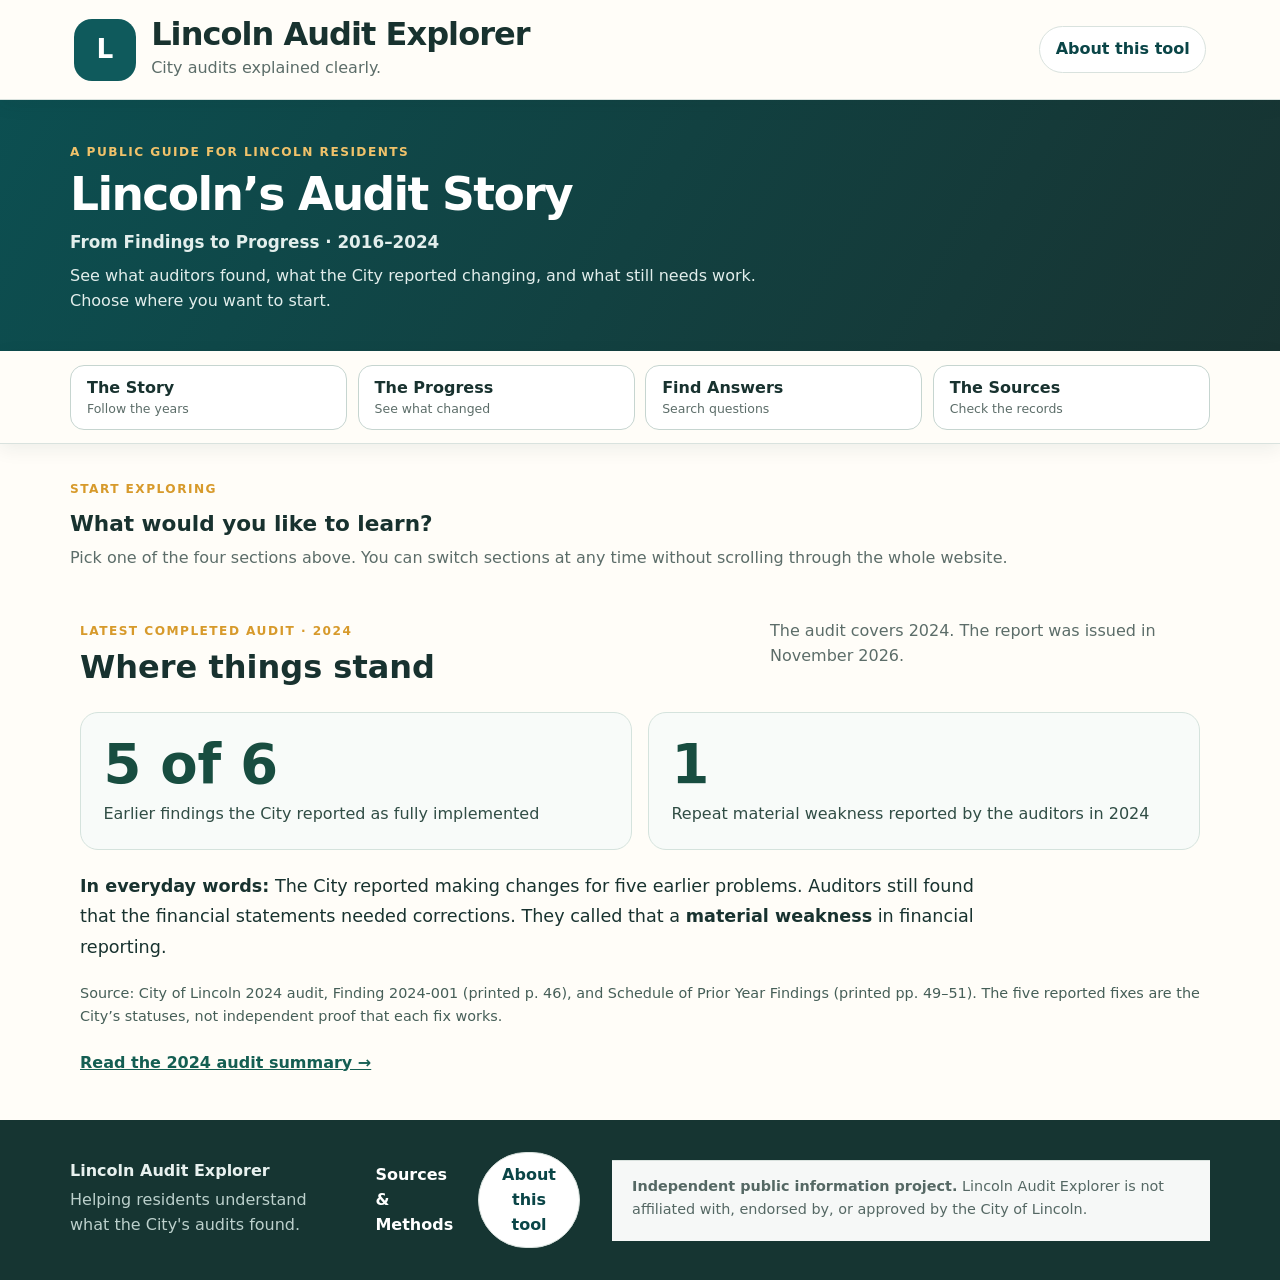
==== commit aa519975: "Add files via upload" ====
--- a/index.html
+++ b/index.html
@@ -105,7 +105,7 @@
 <article class="v5-stat"><strong>1</strong><span>Repeat material weakness reported by the auditors in 2024</span></article>
 </div>
 <p class="v5-plain"><strong>In everyday words:</strong> The City reported making changes for five earlier problems. Auditors still found that the financial statements needed corrections. They called that a <strong>material weakness</strong> in financial reporting.</p>
-<p class="v5-source">Source: <a href="evidence/lincoln_2024_audit.pdf#page=47" rel="noopener" target="_blank">2024 audit, finding 2024-001 (printed p. 46)</a> and <a href="evidence/lincoln_2024_audit.pdf#page=50" rel="noopener" target="_blank">prior findings schedule (printed pp. 49–51)</a>. The five reported fixes are the City’s statuses, not independent proof that each fix works.</p>
+<p class="v5-source">Source: City of Lincoln 2024 audit, Finding 2024-001 (printed p. 46), and Schedule of Prior Year Findings (printed pp. 49–51). The five reported fixes are the City’s statuses, not independent proof that each fix works.</p>
 <button class="v5-inline-action" data-audit="2024">Read the 2024 audit summary →</button>
 </section></div>
 <div aria-labelledby="storyHeading" class="explorer-panel" hidden="" id="explorer-story"><section aria-labelledby="storyHeading" class="section v5-story" id="storySection">
@@ -139,7 +139,7 @@
 <div class="section-heading"><div><p class="eyebrow">Follow-up on earlier findings</p><h2 id="progressHeading">What did the City say it fixed?</h2></div><p>The 2024 audit lists the City’s status for six findings from the 2022–23 audit.</p></div>
 <div class="v5-summary-grid v5-progress-stats"><article class="v5-stat"><strong>5</strong><span>Reported fully implemented</span></article><article class="v5-stat"><strong>1</strong><span>Reported not implemented</span></article></div>
 <div class="v5-findings" id="v5FindingProgress"></div>
-<p class="v5-source">Source: <a href="evidence/lincoln_2024_audit.pdf#page=50" rel="noopener" target="_blank">2024 audit, Schedule of Prior Year Findings, printed pp. 49–51</a>. These are the statuses reported by the City. The auditors separately reported a repeat material weakness in 2024.</p>
+<p class="v5-source">Source: City of Lincoln 2024 audit, Schedule of Prior Year Findings (printed pp. 49–51). These are the statuses reported by the City. The auditors separately reported a repeat material weakness in 2024.</p>
 </section><section class="section section-muted" id="topicsSection">
 <div class="section-heading">
 <div>
@@ -183,17 +183,7 @@
 <div class="topic-grid" id="searchTopicGrid"></div>
 </div>
 </section></div>
-<div class="explorer-panel" hidden="" id="explorer-sources"><section class="section compact-source-intro"><p class="eyebrow">Original records</p><h2>Check the sources</h2><p>Each audit summary and detailed answer includes source references. You can also read how this site uses public records.</p><p><a class="compact-source-link" href="methodology.html">Read Sources &amp; Methods →</a></p></section><section class="method">
-<div>
-<p class="eyebrow">How to read this site</p>
-<h2>Facts and interpretation stay separate.</h2>
-</div>
-<div class="method-grid">
-<article><span class="method-icon fact-icon">F</span><h3>Documented fact</h3><p>What an audit report, council record, or evidence-database entry directly states.</p></article>
-<article><span class="method-icon interpretation-icon">I</span><h3>Supported interpretation</h3><p>A careful explanation based on the documented pattern. It is not an auditor conclusion.</p></article>
-<article><span class="method-icon question-icon">?</span><h3>Open question</h3><p>Something the available records do not yet answer.</p></article>
-</div>
-</section></div>
+<div class="explorer-panel" hidden="" id="explorer-sources"><section class="section compact-source-intro"><p class="eyebrow">Original records</p><h2>Check the sources</h2><p>Audit summaries and answers identify the records and page numbers used. Find the original audit reports on the City of Lincoln website. You can also read how this site uses public records.</p><p><a class="compact-source-link" href="methodology.html">Read Sources &amp; Methods →</a></p></section></div>
 </div>
 <section aria-live="polite" class="page-view" hidden="" id="pageView"></section>
 </main>
--- a/styles.css
+++ b/styles.css
@@ -1820,3 +1820,31 @@
  .compact-intro p{font-size:.91rem}
  .explorer-panel .section{padding-top:1.6rem;padding-bottom:1.8rem}
 }
+
+
+/* V5.3.1 accessibility fix: question cards now sit on a light background.
+   Override legacy white-on-dark hero styles only in the answers panel. */
+#explorer-answers .hero-question-card {
+  background: #ffffff;
+  border: 1px solid #b9cbc5;
+  color: #18322f;
+}
+#explorer-answers .hero-question-card strong { color: #18322f; }
+#explorer-answers .hero-question-card > span {
+  color: #344b47;
+  opacity: 1;
+}
+#explorer-answers .hero-question-card .hero-card-cta,
+#explorer-answers .hero-question-card .hero-card-cta span {
+  color: #0a4547 !important;
+  opacity: 1;
+  font-weight: 800;
+}
+#explorer-answers .hero-question-card:hover {
+  background: #edf4f0;
+  border-color: #0f5a5c;
+}
+#explorer-answers .hero-question-card:focus-visible {
+  outline: 3px solid #0f5a5c;
+  outline-offset: 3px;
+}
